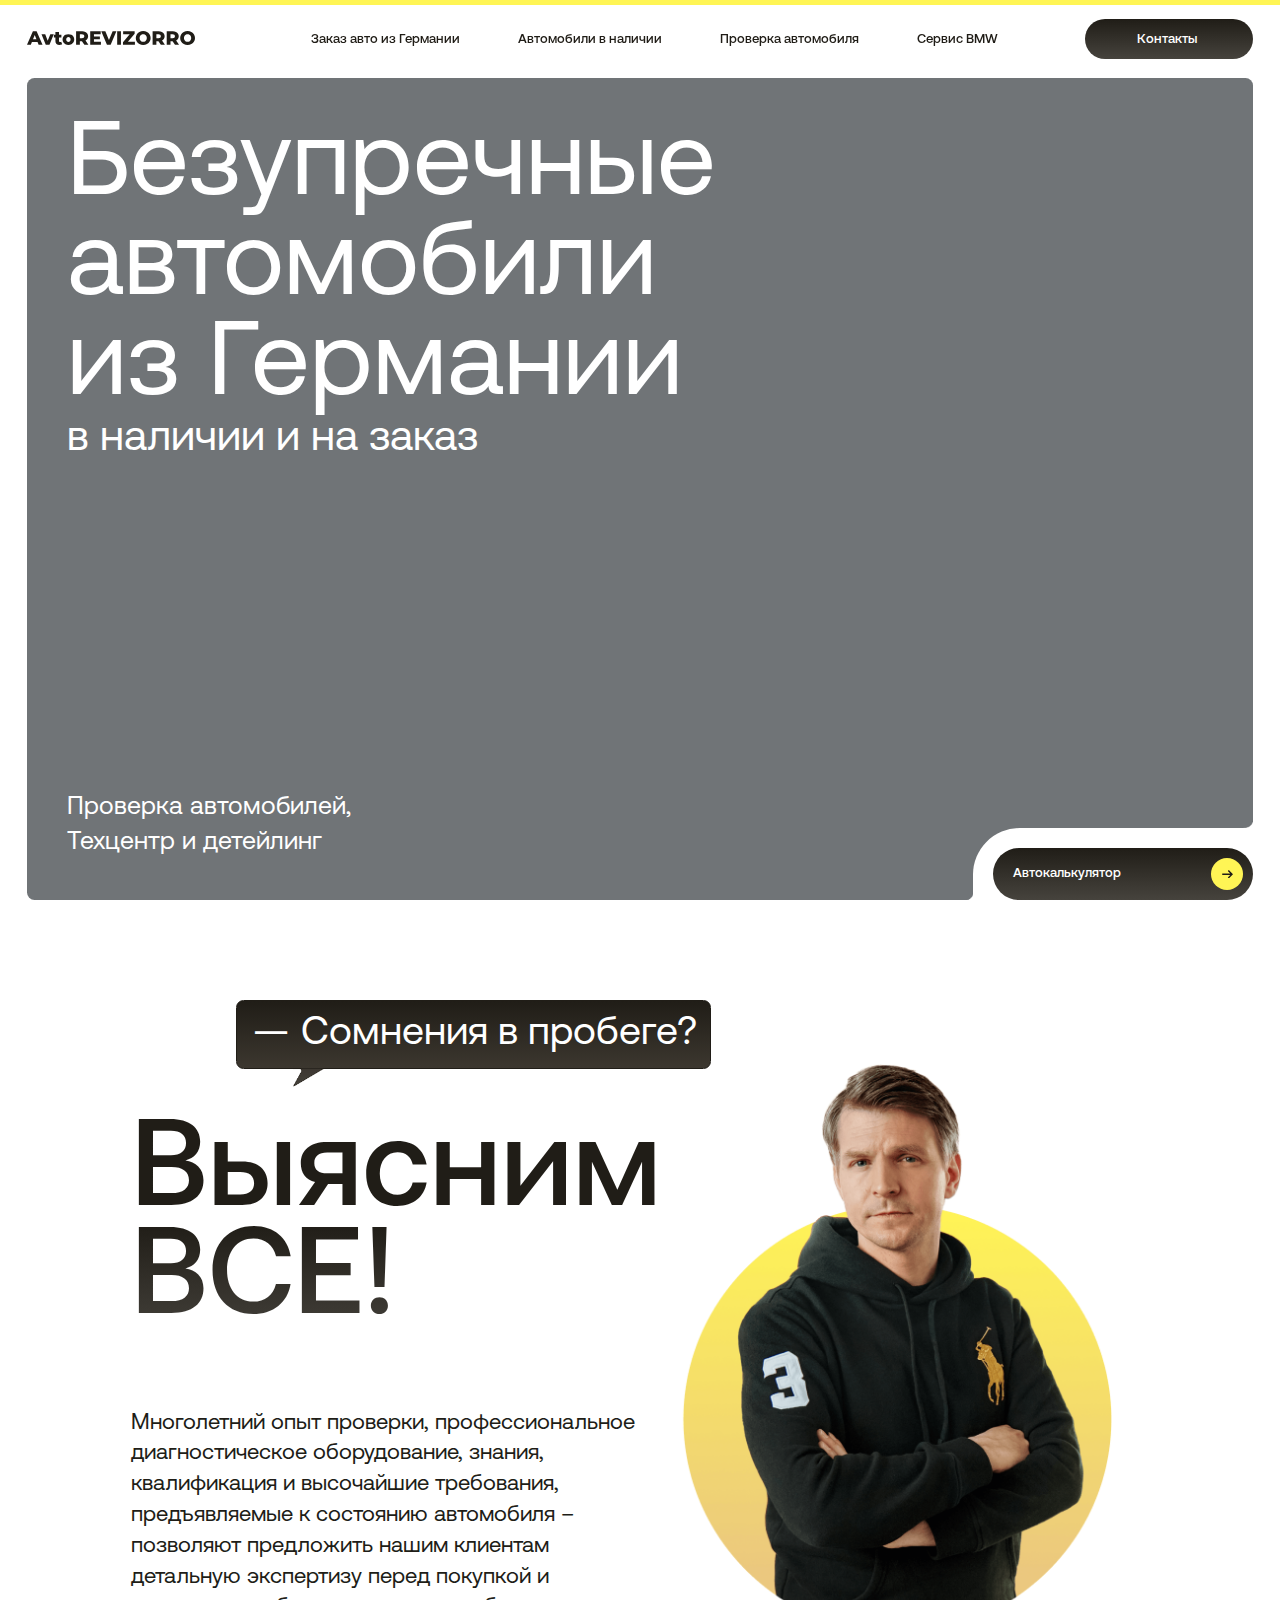
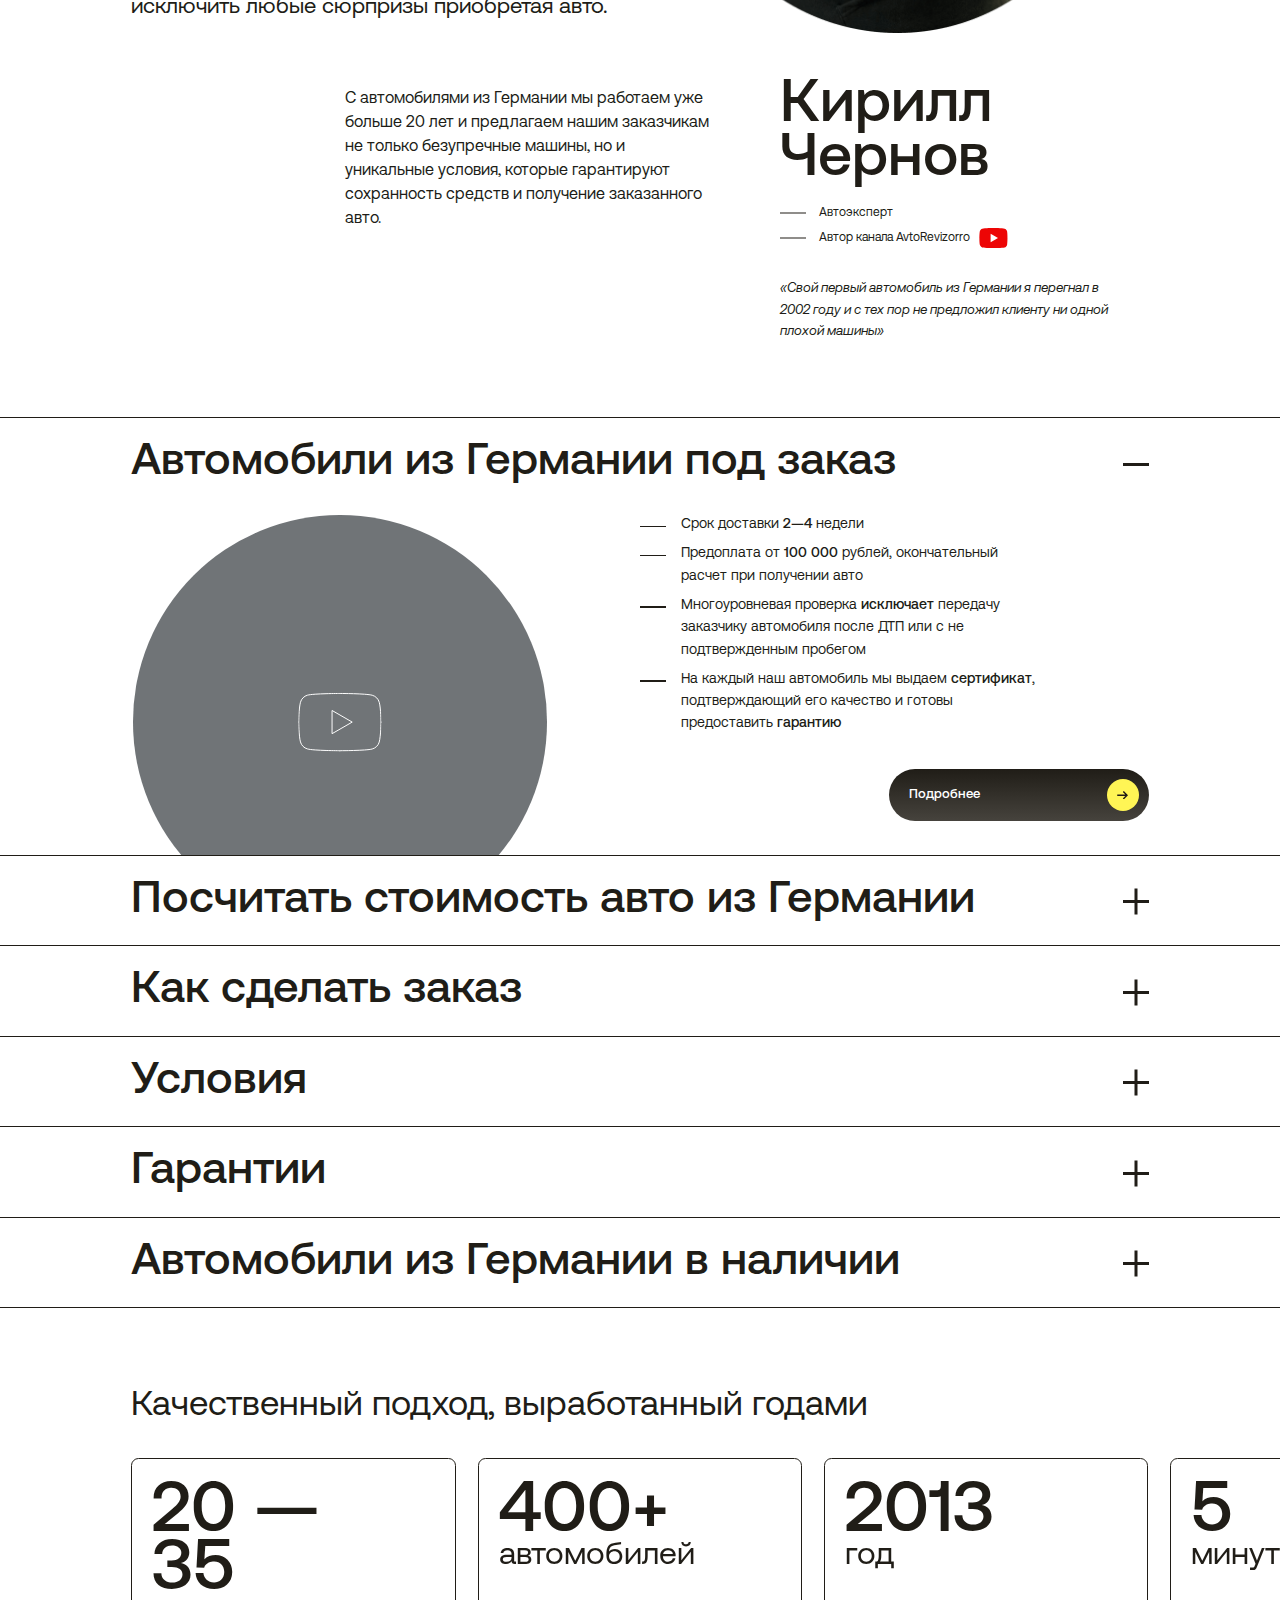
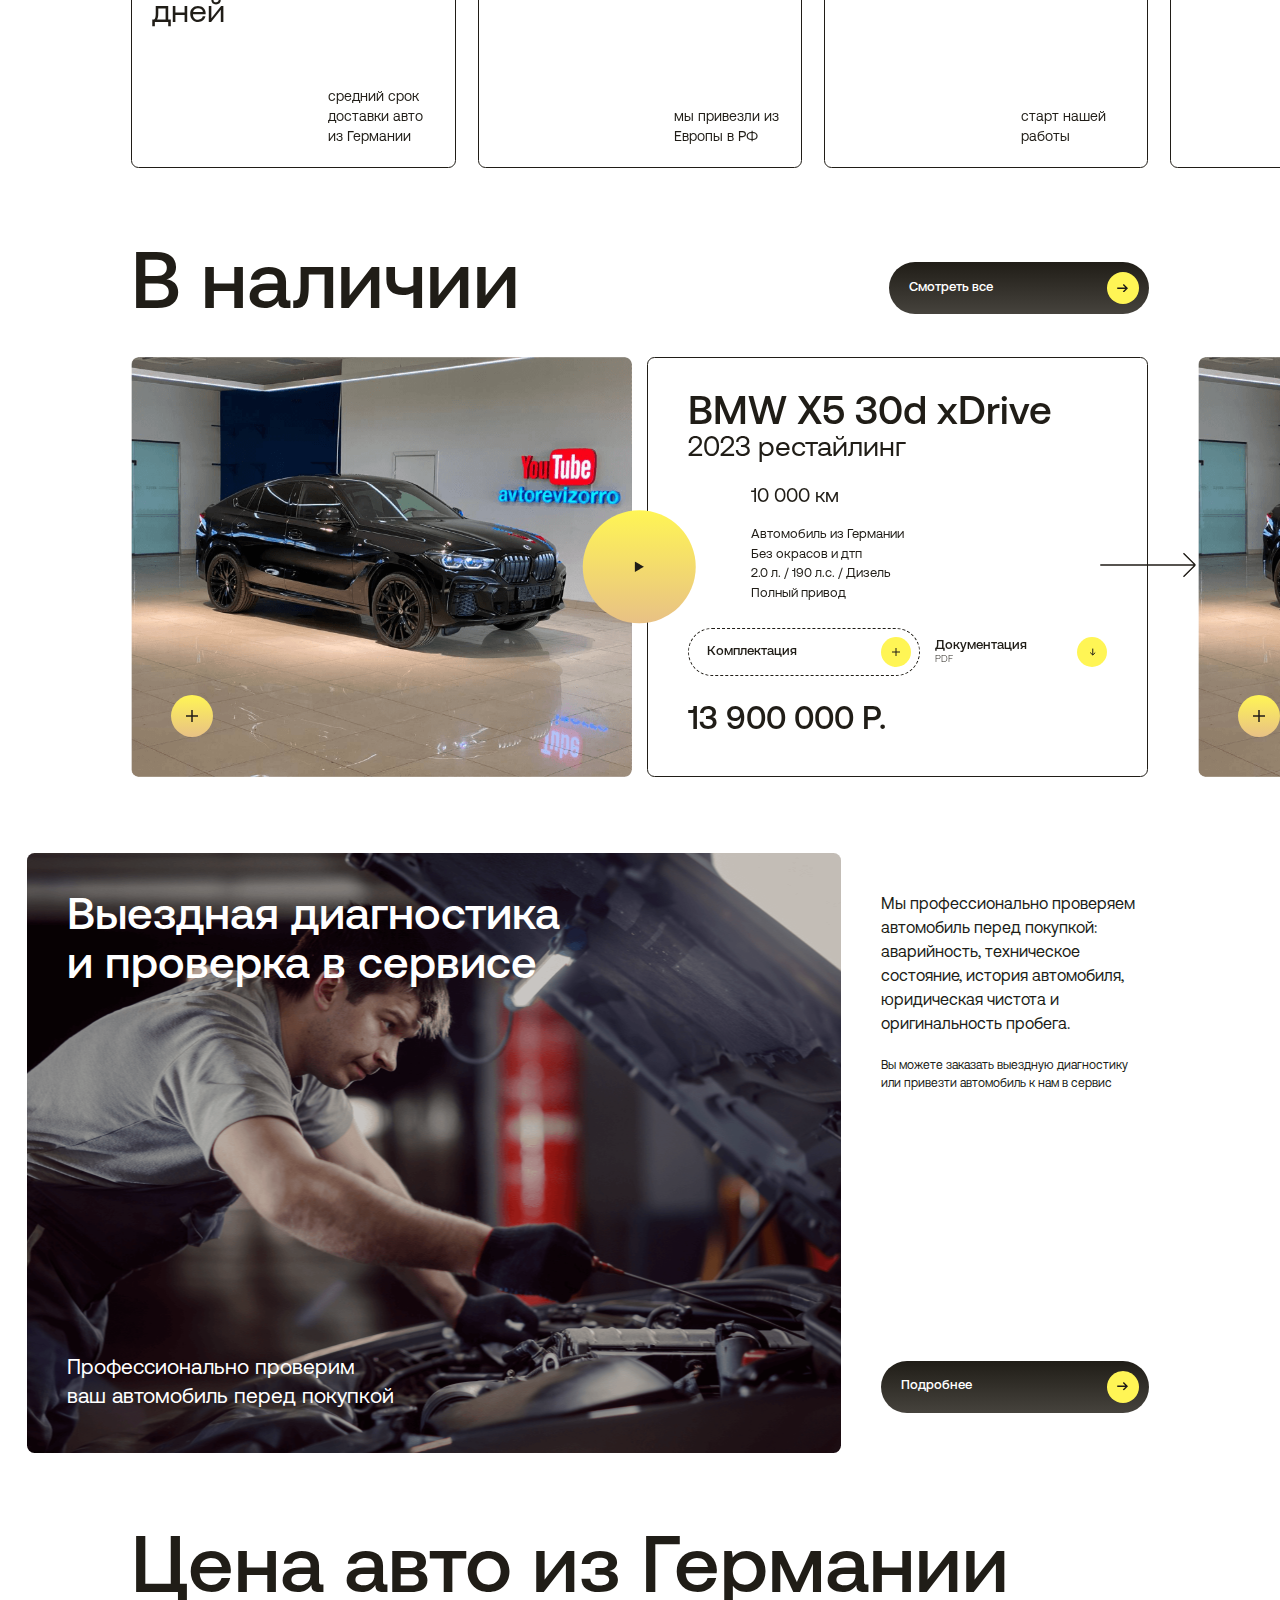
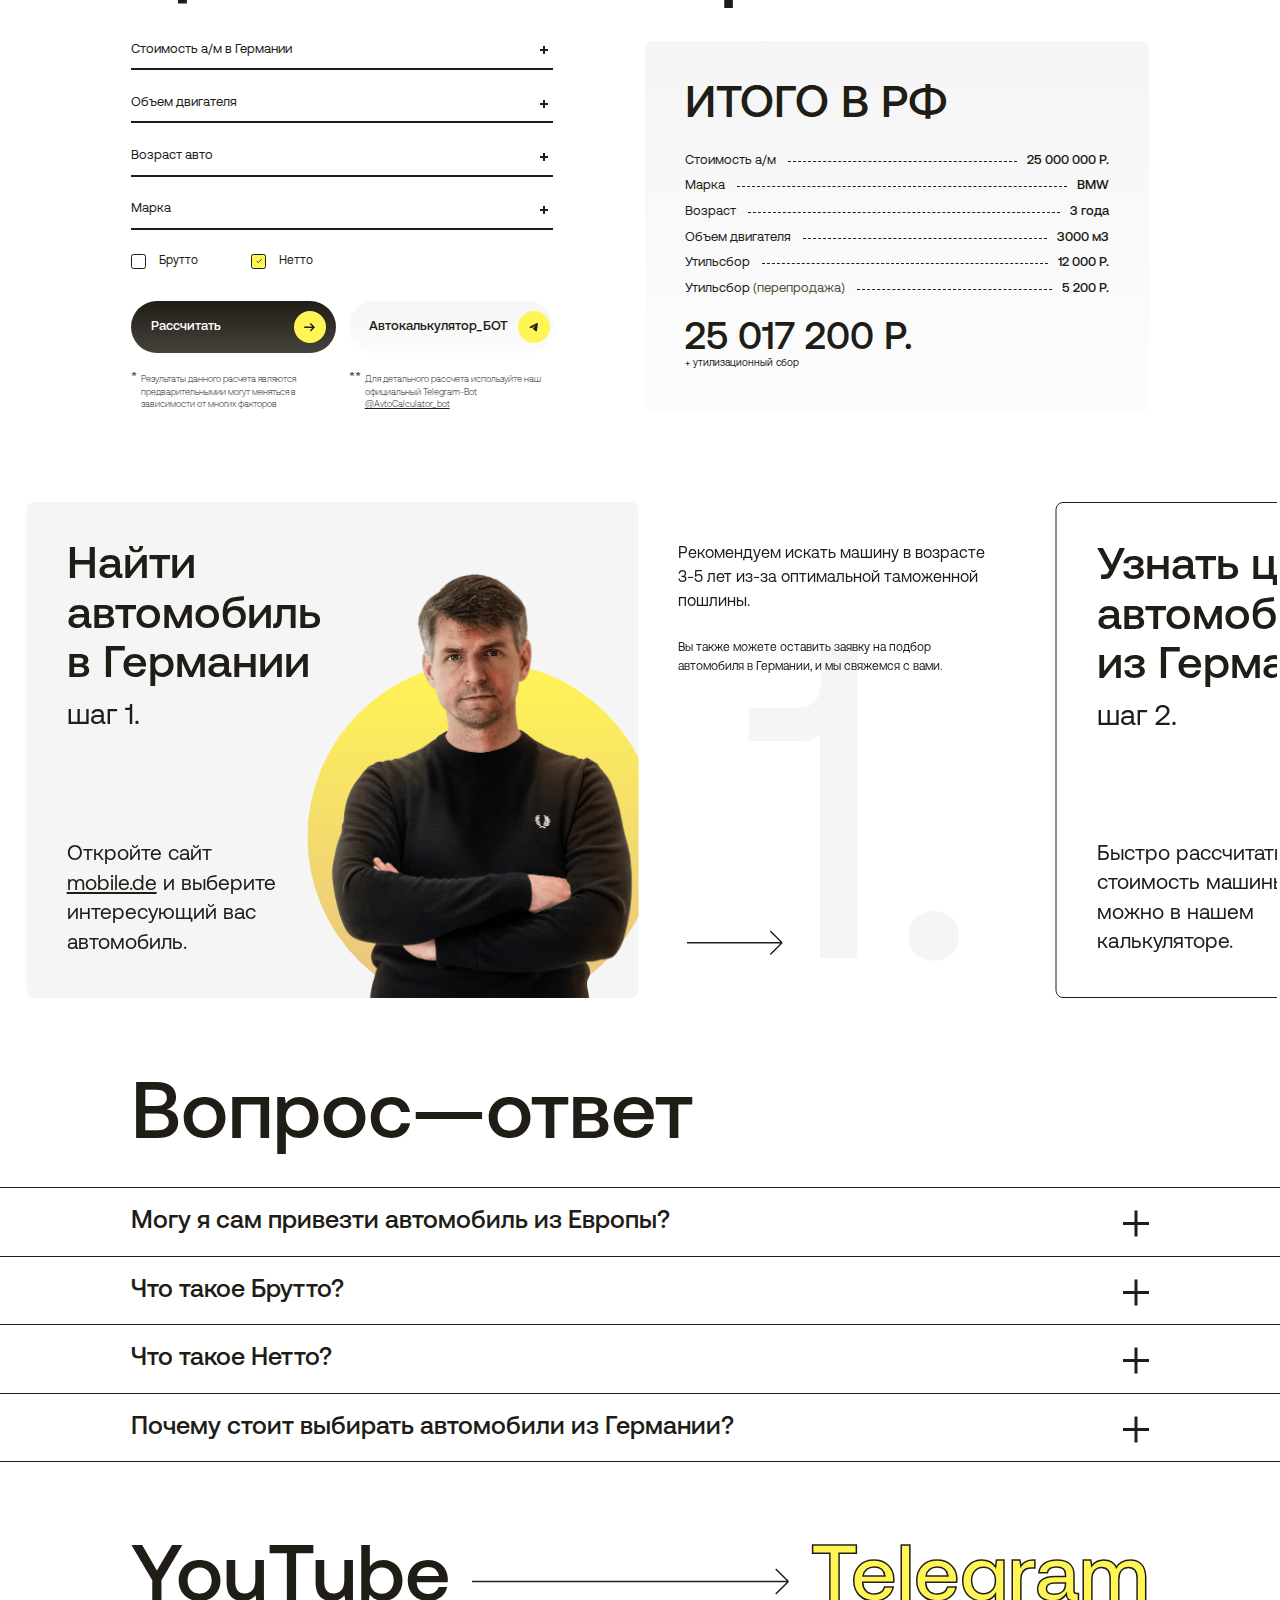
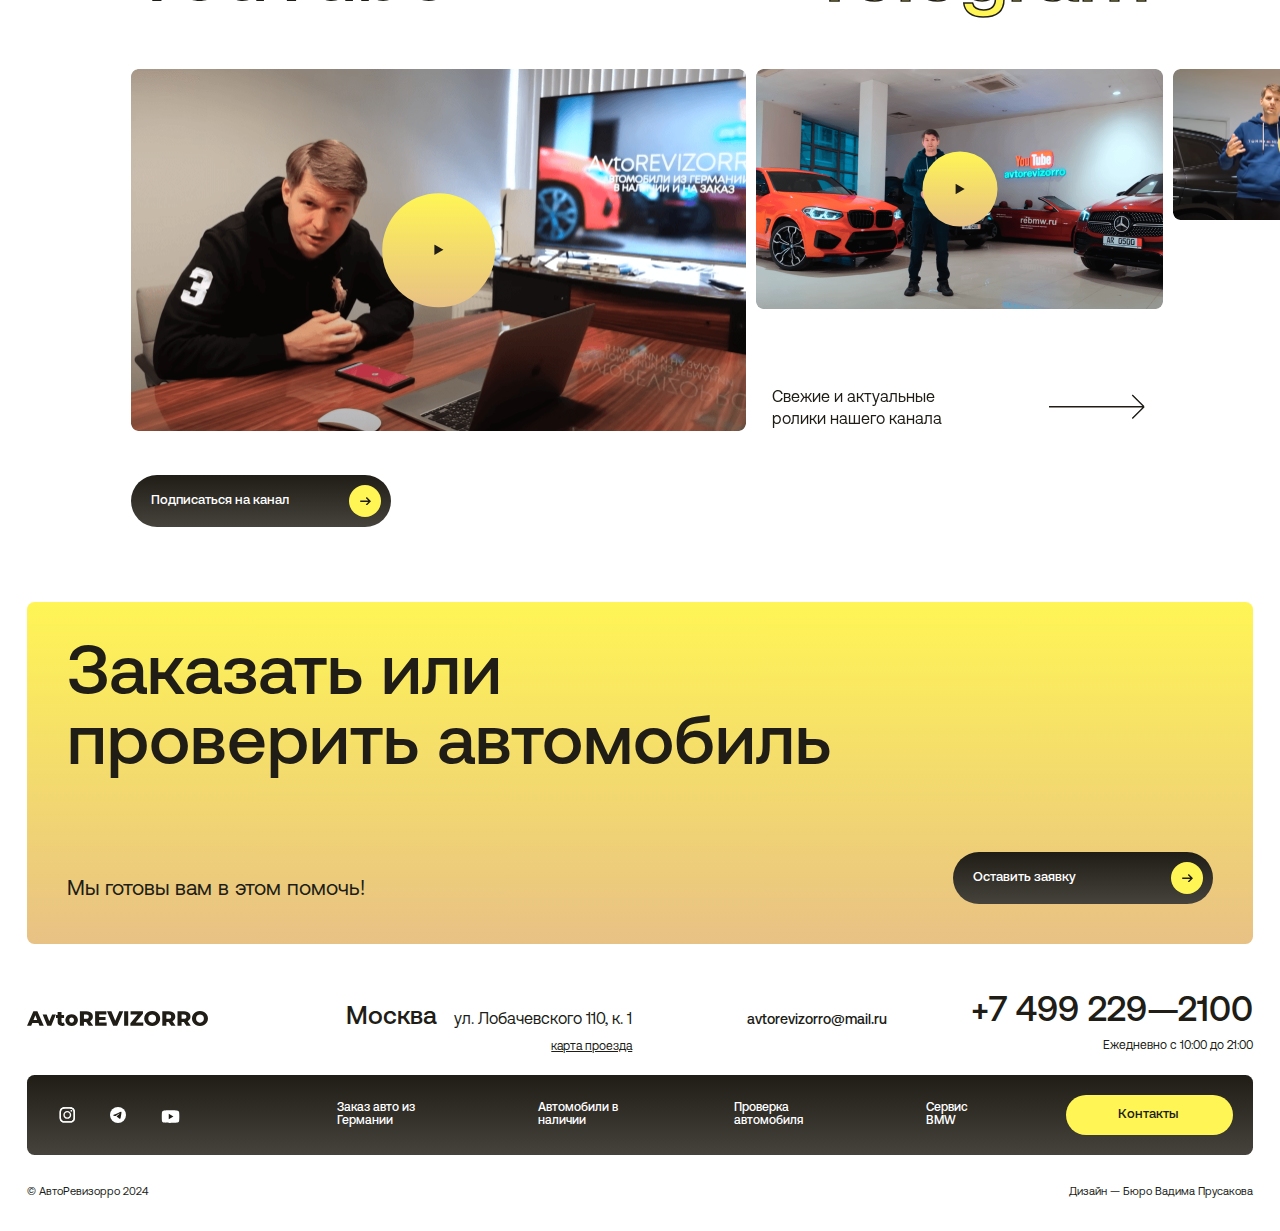
==== index.html @ f1853782 "Add files via upload" ====
<!DOCTYPE html>
<html lang="ru">
<head>
	<meta charset="UTF-8">
	<meta name="viewport" content="width=device-width, initial-scale=1.0, shrink-to-fit=no, user-scalable=no">
	<meta content="telephone=no" name="format-detection" />
	<link rel="stylesheet" href="assets/css/style.css">
	<link rel="stylesheet" href="assets/css/swiper-bundle.min.css">
	<title>AvtoREVIZORRO</title>
</head>
<body>
	<!--Sprite-->
	<svg style="display: none;">
		<symbol id="arrow-icon" viewBox="0 0 18.7572 14.7571">
			<g>
				<path id="Vector 4" d="M0 7.37854L17 7.37854M10.5778 13.8785L17 7.37854L10.5778 0.87854" stroke-opacity="1.000000" stroke-width="2.500000"/>
			</g>
		</symbol>
		<symbol id="plus-icon" viewBox="0 0 16 16">
			<g>
				<rect x="7" width="2" height="16"/>
				<rect x="16" y="7" width="2" height="16" transform="rotate(90 16 7)" />
			</g>
		</symbol>
		<symbol id="play-icon" viewBox="0 0 17 20">
			<g>
				<path d="M17 10L0.499999 19.5263L0.5 0.47372L17 10Z"/>
			</g>
		</symbol>
		<symbol id="arrow-long" viewBox="0 0 208 55">
			<g>
				<path d="M208 27.5H3M3 27.5L28.5 2M3 27.5L28.5 53" stroke-width="3"/>
			</g>
		</symbol>
		<symbol id="arrow-long_r" viewBox="0 0 104 55">
			<g>
				<path d="M208 27.5H3M3 27.5L28.5 2M3 27.5L28.5 53" stroke-width="3"/>
			</g>
		</symbol>
		<symbol id="tg-icon" viewBox="0 0 23 23">
			<g>
				<path fill-rule="evenodd" clip-rule="evenodd" d="M1.58113 9.90135C7.75513 6.65552 11.8721 4.51567 13.932 3.4818C19.8136 0.529891 21.0357 0.0171128 21.8323 0.000180535C22.0075 -0.00354352 22.3992 0.0488489 22.6529 0.297298C22.8672 0.507084 22.9262 0.790475 22.9544 0.989374C22.9826 1.18827 23.0177 1.64137 22.9898 1.99541C22.6711 6.03635 21.2919 15.8426 20.5903 20.3686C20.2935 22.2836 19.7089 22.9258 19.143 22.9886C17.9131 23.1252 16.9792 22.0078 15.788 21.0656C13.924 19.5912 12.8709 18.6734 11.0616 17.2347C8.97061 15.572 10.3261 14.6581 11.5178 13.1646C11.8296 12.7738 17.2485 6.82622 17.3534 6.28669C17.3665 6.21921 17.3787 5.96768 17.2549 5.83487C17.131 5.70205 16.9483 5.74747 16.8164 5.78359C16.6294 5.83479 13.6517 8.20974 7.88309 12.9084C7.03787 13.6088 6.27229 13.95 5.58635 13.9321C4.83017 13.9124 3.37557 13.4162 2.29422 12.9921C0.967909 12.4718 -0.0862189 12.1968 0.00557197 11.3133C0.0533823 10.8531 0.578568 10.3824 1.58113 9.90135Z"/>
			</g>
		</symbol>
		<symbol id="inst-icon" viewBox="0 0 25 25">
			<g>
				<path d="M24.8568 7.41817C24.7992 6.14125 24.5929 5.26756 24.3003 4.50429C23.9932 3.71702 23.5854 3.04495 22.9186 2.38249C22.2517 1.72002 21.5849 1.30238 20.7981 0.999954C20.0352 0.702326 19.1621 0.500706 17.8859 0.443101C16.605 0.385495 16.1972 0.371094 12.9444 0.371094C9.68686 0.371094 9.27906 0.385495 8.00291 0.443101C6.72675 0.500706 5.85359 0.707126 5.09078 0.999954C4.29917 1.30718 3.62751 1.71522 2.96545 2.38249C2.30338 3.04975 1.88599 3.71702 1.58374 4.50429C1.29109 5.26756 1.0848 6.14125 1.02722 7.41817C0.969654 8.69989 0.955261 9.10793 0.955261 12.3626C0.955261 15.6222 0.969654 16.0302 1.02722 17.3071C1.0848 18.584 1.29109 19.4577 1.58374 20.221C1.89079 21.0083 2.29858 21.6803 2.96545 22.3428C3.62751 23.0101 4.29917 23.4229 5.08598 23.7253C5.84879 24.023 6.72195 24.2246 7.99811 24.2822C9.27906 24.3398 9.68686 24.3542 12.9396 24.3542C16.1972 24.3542 16.605 24.3398 17.8811 24.2822C19.1573 24.2246 20.0304 24.0182 20.7933 23.7253C21.5801 23.4181 22.2517 23.0101 22.9138 22.3428C23.5758 21.6755 23.9932 21.0083 24.2955 20.221C24.5929 19.4577 24.7944 18.584 24.852 17.3071C24.9096 16.0254 24.924 15.6174 24.924 12.3626C24.924 9.10793 24.9144 8.69509 24.8568 7.41817ZM22.7027 17.2111C22.6499 18.3824 22.4532 19.0209 22.2901 19.4385C22.0742 19.9954 21.8103 20.3986 21.3882 20.8211C20.966 21.2435 20.5678 21.4979 20.0065 21.7235C19.5843 21.8868 18.9462 22.0836 17.7804 22.1364C16.5186 22.194 16.1396 22.2084 12.9348 22.2084C9.73003 22.2084 9.35103 22.194 8.08926 22.1364C6.91865 22.0836 6.28057 21.8868 5.86318 21.7235C5.30667 21.5075 4.90367 21.2435 4.48148 20.8211C4.0593 20.3986 3.80502 20.0002 3.57954 19.4385C3.41642 19.0161 3.21972 18.3776 3.16695 17.2111C3.10937 15.9486 3.09498 15.5694 3.09498 12.3626C3.09498 9.15594 3.10937 8.7767 3.16695 7.51418C3.21972 6.34287 3.41642 5.70441 3.57954 5.28677C3.79543 4.72991 4.0593 4.32667 4.48148 3.90423C4.90367 3.48179 5.30187 3.22737 5.86318 3.00175C6.28537 2.83853 6.92345 2.64171 8.08926 2.58891C9.35103 2.5313 9.73003 2.5169 12.9348 2.5169C16.1396 2.5169 16.5186 2.5313 17.7804 2.58891C18.951 2.64171 19.5891 2.83853 20.0065 3.00175C20.563 3.21777 20.966 3.48179 21.3882 3.90423C21.8103 4.32667 22.0646 4.72511 22.2901 5.28677C22.4532 5.70921 22.6499 6.34767 22.7027 7.51418C22.7603 8.7767 22.7747 9.15594 22.7747 12.3626C22.7747 15.5694 22.7555 15.9486 22.7027 17.2111Z"/>
				<path d="M12.9349 6.19922C9.52861 6.19922 6.7748 8.95948 6.7748 12.363C6.7748 15.7713 9.5334 18.5268 12.9349 18.5268C16.3364 18.5268 19.095 15.7617 19.095 12.363C19.095 8.95468 16.3412 6.19922 12.9349 6.19922ZM12.9349 16.3618C10.728 16.3618 8.9385 14.5712 8.9385 12.363C8.9385 10.1548 10.728 8.36423 12.9349 8.36423C15.1418 8.36423 16.9313 10.1548 16.9313 12.363C16.9313 14.5712 15.1418 16.3618 12.9349 16.3618Z"/>
				<path d="M19.3348 7.39883C20.1297 7.39883 20.7741 6.75406 20.7741 5.95869C20.7741 5.16333 20.1297 4.51855 19.3348 4.51855C18.5399 4.51855 17.8956 5.16333 17.8956 5.95869C17.8956 6.75406 18.5399 7.39883 19.3348 7.39883Z"/>
				<path d="M0.940857 12.3626C0.940857 15.6222 0.95525 16.0302 1.01282 17.3071C1.07039 18.584 1.27669 19.4577 1.56934 20.221C1.87638 21.0083 2.28418 21.6803 2.95104 22.3428C3.61311 23.0053 4.28477 23.4229 5.07157 23.7253C5.83439 24.023 6.70755 24.2246 7.9837 24.2822C9.26466 24.3398 9.67245 24.3542 12.9252 24.3542C16.1828 24.3542 16.5906 24.3398 17.8667 24.2822C19.1429 24.2246 20.016 24.0182 20.7788 23.7253C21.5657 23.4181 22.2373 23.0101 22.8994 22.3428C23.5614 21.6803 23.9788 21.0083 24.2811 20.221C24.5785 19.4577 24.78 18.584 24.8376 17.3071C24.8952 16.0254 24.9096 15.6174 24.9096 12.3626C24.9096 9.10313 24.8952 8.69509 24.8376 7.41817C24.78 6.14125 24.5737 5.26756 24.2811 4.50429C23.974 3.71702 23.5662 3.04495 22.8994 2.38249C22.2421 1.71522 21.5704 1.30238 20.7836 0.999954C20.0208 0.702326 19.1477 0.500706 17.8715 0.443101C16.5906 0.385495 16.1828 0.371094 12.93 0.371094C9.67245 0.371094 9.26466 0.385495 7.9885 0.443101C6.71235 0.500706 5.83919 0.707126 5.07637 0.999954C4.28957 1.30718 3.61791 1.71522 2.95584 2.38249C2.29377 3.04975 1.87638 3.71702 1.57414 4.50429C1.27669 5.26756 1.07039 6.14125 1.01282 7.41817C0.95525 8.69509 0.940857 9.10313 0.940857 12.3626ZM3.10457 12.3626C3.10457 9.16074 3.11896 8.7767 3.17653 7.51418C3.2293 6.34287 3.426 5.70441 3.58912 5.28677C3.80501 4.72991 4.06888 4.32667 4.49107 3.90423C4.91325 3.48179 5.31145 3.22737 5.87277 3.00175C6.29496 2.83853 6.93303 2.64171 8.09885 2.58891C9.36061 2.5313 9.73962 2.5169 12.9444 2.5169C16.1492 2.5169 16.5282 2.5313 17.79 2.58891C18.9606 2.64171 19.5986 2.83853 20.016 3.00175C20.5726 3.21777 20.9755 3.48179 21.3977 3.90423C21.8199 4.32667 22.0742 4.72511 22.2997 5.28677C22.4628 5.70921 22.6595 6.34767 22.7123 7.51418C22.7698 8.7767 22.7842 9.15594 22.7842 12.3626C22.7842 15.5694 22.7698 15.9486 22.7123 17.2111C22.6595 18.3824 22.4628 19.0209 22.2997 19.4385C22.0838 19.9954 21.8199 20.3986 21.3977 20.8211C20.9755 21.2435 20.5774 21.4979 20.016 21.7235C19.5938 21.8868 18.9558 22.0836 17.79 22.1364C16.5282 22.194 16.1492 22.2084 12.9444 22.2084C9.73962 22.2084 9.36061 22.194 8.09885 22.1364C6.92824 22.0836 6.29016 21.8868 5.87277 21.7235C5.31625 21.5075 4.91325 21.2435 4.49107 20.8211C4.06888 20.3986 3.81461 20.0002 3.58912 19.4385C3.426 19.0161 3.2293 18.3776 3.17653 17.2111C3.11416 15.9486 3.10457 15.5646 3.10457 12.3626Z"/>
			</g>
		</symbol>
		<symbol id="telegram-icon" viewBox="0 0 25 25">
			<g>

				<path fill-rule="evenodd" clip-rule="evenodd" d="M5.81522 12.2359C9.311 10.7128 11.6421 9.70875 12.8084 9.22362C16.1386 7.83849 16.8306 7.59787 17.2816 7.58993C17.3808 7.58818 17.6026 7.61277 17.7463 7.72935C17.8676 7.82778 17.901 7.96076 17.917 8.05409C17.9329 8.14742 17.9528 8.36003 17.937 8.52616C17.7565 10.4223 16.9757 15.0237 16.5784 17.1475C16.4103 18.0461 16.0793 18.3474 15.7589 18.3769C15.0625 18.441 14.5337 17.9167 13.8593 17.4745C12.8039 16.7827 12.2076 16.352 11.1832 15.6769C9.99922 14.8967 10.7667 14.4679 11.4414 13.7671C11.618 13.5837 14.6863 10.7929 14.7456 10.5398C14.7531 10.5081 14.76 10.3901 14.6898 10.3278C14.6197 10.2654 14.5162 10.2868 14.4416 10.3037C14.3357 10.3277 12.6497 11.4421 9.38345 13.6469C8.90488 13.9755 8.4714 14.1357 8.08302 14.1273C7.65486 14.118 6.83125 13.8852 6.21898 13.6862C5.46801 13.442 4.87115 13.313 4.92312 12.8984C4.95019 12.6825 5.24756 12.4616 5.81522 12.2359Z"/>
			</g>
		</symbol>
		<symbol id="yt-icon" viewBox="0 0 30 30">
				<g clip-path="url(#clip0_1297_9343)">
					<path d="M28.7265 8.26367C28.398 7.04377 27.4362 6.08193 26.2163 5.7535C23.9876 5.14355 15.073 5.14355 15.073 5.14355C15.073 5.14355 6.15843 5.14355 3.92978 5.73004C2.73335 6.05847 1.74805 7.04377 1.41962 8.26367C0.83313 10.4923 0.83313 15.1138 0.83313 15.1138C0.83313 15.1138 0.83313 19.7588 1.41962 21.964C1.74805 23.1839 2.70989 24.1457 3.92978 24.4742C6.18189 25.0841 15.073 25.0841 15.073 25.0841C15.073 25.0841 23.9876 25.0841 26.2163 24.4976C27.4362 24.1692 28.398 23.2074 28.7265 21.9875C29.3129 19.7588 29.3129 15.1373 29.3129 15.1373C29.3129 15.1373 29.3364 10.4923 28.7265 8.26367Z"/>
					<path d="M12.2344 19.383L19.6476 15.1134L12.2344 10.8438V19.383Z"/>
				</g>
		</symbol>
	</svg>
	<!--/sprite-->

	<div class="wrapper">
		<header class="header">
			<div class="container">
				<div class="header__inner">
					<a href="/" class="header__logo">
						<img src="assets/images/logo.svg" alt="">
					</a>
					<div class="header__menu">
						<div class="header__close">
							<img src="assets/images/close.svg" alt="">
							<span>Закрыть</span>
						</div>
						<nav class="header__nav">
							<a href="#" class="header__link">Заказ авто из Германии</a>
							<a href="#" class="header__link">Автомобили в наличии </a>
							<a href="#" class="header__link">Проверка автомобиля </a>
							<a href="#" class="header__link">Сервис BMW</a>
							<div class="header__buttons">
								<a href="#" class="header__btn">
									<span>Контакты</span>
									<span>
										<svg>
											<use xlink:href="#arrow-icon"></use>
										</svg>
									</span>
								</a>
							</div>
						</nav>
					</div>
					<div class="header__burger">
						<img src="assets/images/burger.svg" alt="">
						<span>Меню</span>
					</div>
				</div>
			</div>
		</header>
		<main class="main">
			<section class="intro">
				<div class="container">
					<div class="intro__inner">
						<div class="intro__content">
							 <video autoplay="autoplay" preload="auto" loop muted>
				 				<source src="assets/images/video-intro.mp4" type="video/mp4"/>
							</video>
						</div>
						<div class="intro__info">
							<div class="intro__col">
								<h1 class="intro__title">
									<span>Безупречные</span>
									<span>автомобили</span>
									<span>из Германии</span>
								</h1>
								<div class="intro__subtitle">в наличии и на заказ</div>
							</div>
							<div class="intro__description">Проверка автомобилей,<br> Техцентр и детейлинг</div>
							<div class="intro__btn">
								<a href="#" class="btn" data-scroll="price">
									<span>Автокалькулятор</span>
									<span>
										<svg>
											<use xlink:href="#arrow-icon"></use>
										</svg>
									</span>
								</a>
							</div>
						</div>
					</div>
				</div>
			</section><!--/intro-->
			<section class="about section">
				<div class="container container_min">
					<div class="about__inner">
						<div class="about__quote quote" id="general_process">
							<div class="quote__item">Сомнения в пробеге?</div>
							<div class="quote__item">Была ли машина в ДТП?</div>
							<div class="quote__item">Проверить историю?</div>
							<div class="quote__item">Сработали AIRBAG?</div>
							<div class="quote__item">Стоит ли продавать<br> свою машину?</div>
							<div class="quote__item">Что я купил?</div>
						</div>
						<div class="about__col">
							<h2 class="about__title">Выясним <span>ВСЕ!</span></h2>
							<div class="about__text">
								<p>Многолетний опыт проверки, профессиональное диагностическое оборудование, знания, квалификация и высочайшие требования, предъявляемые к состоянию автомобиля – позволяют предложить нашим клиентам детальную экспертизу перед покупкой и исключить любые сюрпризы приобретая авто.</p>
							</div>
							<div class="about__subtext">
								<p>С автомобилями из Германии мы работаем уже больше 20 лет и предлагаем нашим заказчикам не только безупречные машины, но и уникальные условия, которые гарантируют сохранность средств и получение заказанного авто.</p>
							</div>
						</div>
						<div class="about__col">
							<div class="about__photo">
								<img src="assets/images/kir_main.png" alt="">
								<img src="assets/images/kir-mobile.png" alt="">
							</div>
							<div class="about__person">
								<div class="about__name">Кирилл<br> Чернов</div>
								<div class="about__status">
									<div class="about__status-item">
										<span>Автоэксперт</span>
									</div>
									<div class="about__status-item">
										<span>Автор канала AvtoRevizorro</span>
										<img src="assets/images/youtube.svg" alt="">
									</div>
								</div>
							</div>
							<div class="about__excerpt">«Свой первый автомобиль из Германии я перегнал в 2002 году и с тех пор не предложил клиенту ни одной плохой машины»</div>
						</div>
					</div>
				</div>
			</section><!--/about-->
			<section class="faq faq_main section">
				<div class="faq__item active">
					<div class="faq__bgvideo">
						<video autoplay="autoplay" preload="auto" loop muted>
				 			<source src="assets/images/video-germany.mp4" type="video/mp4"/>
						</video>
					</div>
					<div class="container container_min">
						<div class="faq__question">
							<span>Автомобили из Германии под заказ</span>
							<div class="faq__icon"></div>
						</div>
						<div class="faq__answer show">
							<div class="faq__video">
								<video autoplay="autoplay" preload="auto" loop muted>
				 					<source src="assets/images/video-germany.mp4" type="video/mp4"/>
								</video>
								<div class="faq__play">
									<img src="assets/images/youtube-play.svg" alt="">
									<img src="assets/images/youtube-play_fill.svg" alt="">
								</div>
							</div>
							<div class="faq__info">
								<ul class="faq__list">
									<li>Срок доставки <span>2—4</span> недели</li>
									<li>Предоплата от <span>100 000</span> рублей, окончательный расчет при получении авто</li>
									<li>Многоуровневая проверка <span>исключает</span> передачу заказчику автомобиля после ДТП или с не подтвержденным пробегом</li>
									<li>На каждый наш автомобиль мы выдаем <span>сертификат</span>, подтверждающий его качество и готовы предоставить <span>гарантию</span></li>
								</ul>
							</div>
							<div class="faq__btn">
								<a href="order.html" class="btn">
									<span>Подробнее</span>
									<span>
										<svg>
											<use xlink:href="#arrow-icon"></use>
										</svg>
									</span>
								</a>
							</div>
						</div>
					</div>
				</div><!--/faq__item-->
				<div class="faq__item">
					<div class="faq__bgvideo">
						<video autoplay="autoplay" preload="auto" loop muted>
				 			<source src="assets/images/video-germany.mp4" type="video/mp4"/>
						</video>
					</div>
					<div class="container container_min">
						<div class="faq__question">
							<span>Посчитать стоимость авто из Германии</span>
							<div class="faq__icon"></div>
						</div>
						<div class="faq__answer">
							<div class="faq__video">
								<video autoplay="autoplay" preload="auto" loop muted>
				 					<source src="assets/images/video-germany.mp4" type="video/mp4"/>
								</video>
								<div class="faq__play">
									<img src="assets/images/youtube-play.svg" alt="">
									<img src="assets/images/youtube-play_fill.svg" alt="">
								</div>
							</div>
							<div class="faq__info">
								<ul class="faq__list">
									<li>Срок доставки <span>2—4</span> недели</li>
									<li>Предоплата от <span>100 000</span> рублей, окончательный расчет при получении авто</li>
									<li>Многоуровневая проверка <span>исключает</span> передачу заказчику автомобиля после ДТП или с не подтвержденным пробегом</li>
									<li>На каждый наш автомобиль мы выдаем <span>сертификат</span>, подтверждающий его качество и готовы предоставить <span>гарантию</span></li>
								</ul>
							</div>
							<div class="faq__btn">
								<a href="order.html" class="btn">
									<span>Подробнее</span>
									<span>
										<svg>
											<use xlink:href="#arrow-icon"></use>
										</svg>
									</span>
								</a>
							</div>
						</div>
					</div>
				</div><!--/faq__item-->
				<div class="faq__item">
					<div class="faq__bgvideo">
						<video autoplay="autoplay" preload="auto" loop muted>
				 			<source src="assets/images/video-germany.mp4" type="video/mp4"/>
						</video>
					</div>
					<div class="container container_min">
						<div class="faq__question">
							<span>Как сделать заказ</span>
							<div class="faq__icon"></div>
						</div>
						<div class="faq__answer">
							<div class="faq__video">
								<video autoplay="autoplay" preload="auto" loop muted>
				 					<source src="assets/images/video-germany.mp4" type="video/mp4"/>
								</video>
								<div class="faq__play">
									<img src="assets/images/youtube-play.svg" alt="">
									<img src="assets/images/youtube-play_fill.svg" alt="">
								</div>
							</div>
							<div class="faq__info">
								<ul class="faq__list">
									<li>Срок доставки <span>2—4</span> недели</li>
									<li>Предоплата от <span>100 000</span> рублей, окончательный расчет при получении авто</li>
									<li>Многоуровневая проверка <span>исключает</span> передачу заказчику автомобиля после ДТП или с не подтвержденным пробегом</li>
									<li>На каждый наш автомобиль мы выдаем <span>сертификат</span>, подтверждающий его качество и готовы предоставить <span>гарантию</span></li>
								</ul>
							</div>
							<div class="faq__btn">
								<a href="order.html" class="btn">
									<span>Подробнее</span>
									<span>
										<svg>
											<use xlink:href="#arrow-icon"></use>
										</svg>
									</span>
								</a>
							</div>
						</div>
					</div>
				</div><!--/faq__item-->
				<div class="faq__item">
					<div class="faq__bgvideo">
						<video autoplay="autoplay" preload="auto" loop muted>
				 			<source src="assets/images/video-germany.mp4" type="video/mp4"/>
						</video>
					</div>
					<div class="container container_min">
						<div class="faq__question">
							<span>Условия</span>
							<div class="faq__icon"></div>
						</div>
						<div class="faq__answer">
							<div class="faq__video">
								<video autoplay="autoplay" preload="auto" loop muted>
				 					<source src="assets/images/video-germany.mp4" type="video/mp4"/>
								</video>
								<div class="faq__play">
									<img src="assets/images/youtube-play.svg" alt="">
									<img src="assets/images/youtube-play_fill.svg" alt="">
								</div>
							</div>
							<div class="faq__info">
								<ul class="faq__list">
									<li>Срок доставки <span>2—4</span> недели</li>
									<li>Предоплата от <span>100 000</span> рублей, окончательный расчет при получении авто</li>
									<li>Многоуровневая проверка <span>исключает</span> передачу заказчику автомобиля после ДТП или с не подтвержденным пробегом</li>
									<li>На каждый наш автомобиль мы выдаем <span>сертификат</span>, подтверждающий его качество и готовы предоставить <span>гарантию</span></li>
								</ul>
							</div>
							<div class="faq__btn">
								<a href="order.html" class="btn">
									<span>Подробнее</span>
									<span>
										<svg>
											<use xlink:href="#arrow-icon"></use>
										</svg>
									</span>
								</a>
							</div>
						</div>
					</div>
				</div><!--/faq__item-->
				<div class="faq__item">
					<div class="faq__bgvideo">
						<video autoplay="autoplay" preload="auto" loop muted>
				 			<source src="assets/images/video-germany.mp4" type="video/mp4"/>
						</video>
					</div>
					<div class="container container_min">
						<div class="faq__question">
							<span>Гарантии</span>
							<div class="faq__icon"></div>
						</div>
						<div class="faq__answer">
							<div class="faq__video">
								<video autoplay="autoplay" preload="auto" loop muted>
				 					<source src="assets/images/video-germany.mp4" type="video/mp4"/>
								</video>
								<div class="faq__play">
									<img src="assets/images/youtube-play.svg" alt="">
									<img src="assets/images/youtube-play_fill.svg" alt="">
								</div>
							</div>
							<div class="faq__info">
								<ul class="faq__list">
									<li>Срок доставки <span>2—4</span> недели</li>
									<li>Предоплата от <span>100 000</span> рублей, окончательный расчет при получении авто</li>
									<li>Многоуровневая проверка <span>исключает</span> передачу заказчику автомобиля после ДТП или с не подтвержденным пробегом</li>
									<li>На каждый наш автомобиль мы выдаем <span>сертификат</span>, подтверждающий его качество и готовы предоставить <span>гарантию</span></li>
								</ul>
							</div>
							<div class="faq__btn">
								<a href="order.html" class="btn">
									<span>Подробнее</span>
									<span>
										<svg>
											<use xlink:href="#arrow-icon"></use>
										</svg>
									</span>
								</a>
							</div>
						</div>
					</div>
				</div><!--/faq__item-->
				<div class="faq__item">
					<div class="faq__bgvideo">
						<video autoplay="autoplay" preload="auto" loop muted>
				 			<source src="assets/images/video-germany.mp4" type="video/mp4"/>
						</video>
					</div>
					<div class="container container_min">
						<div class="faq__question">
							<span>Автомобили из Германии в наличии</span>
							<div class="faq__icon"></div>
						</div>
						<div class="faq__answer">
							<div class="faq__video">
								<video autoplay="autoplay" preload="auto" loop muted>
				 					<source src="assets/images/video-germany.mp4" type="video/mp4"/>
								</video>
								<div class="faq__play">
									<img src="assets/images/youtube-play.svg" alt="">
									<img src="assets/images/youtube-play_fill.svg" alt="">
								</div>
							</div>
							<div class="faq__info">
								<ul class="faq__list">
									<li>Срок доставки <span>2—4</span> недели</li>
									<li>Предоплата от <span>100 000</span> рублей, окончательный расчет при получении авто</li>
									<li>Многоуровневая проверка <span>исключает</span> передачу заказчику автомобиля после ДТП или с не подтвержденным пробегом</li>
									<li>На каждый наш автомобиль мы выдаем <span>сертификат</span>, подтверждающий его качество и готовы предоставить <span>гарантию</span></li>
								</ul>
							</div>
							<div class="faq__btn">
								<a href="order.html" class="btn">
									<span>Подробнее</span>
									<span>
										<svg>
											<use xlink:href="#arrow-icon"></use>
										</svg>
									</span>
								</a>
							</div>
						</div>
					</div>
				</div><!--/faq__item-->
			</section><!--/faq-->
			<section class="stat section">
				<div class="container container_min">
					<h3 class="stat__title">Качественный подход, выработанный годами</h3>
					<div class="stat__slider swiper">
						<div class="swiper-wrapper">
							<div class="stat__slide swiper-slide">
								<div class="stat__item">
									<div class="stat__info">
										<span>20 —<br>
										35</span>
										<span>дней</span>
									</div>
									<div class="stat__description">средний срок доставки авто из Германии</div>
								</div>
							</div><!--/stat__slide-->
							<div class="stat__slide swiper-slide">
								<div class="stat__item">
									<div class="stat__info">
										<span>400+</span>
										<span>автомобилей</span>
									</div>
									<div class="stat__description">мы привезли из Европы в РФ</div>
								</div>
							</div><!--/stat__slide-->
							<div class="stat__slide swiper-slide">
								<div class="stat__item">
									<div class="stat__info">
										<span>2013</span>
										<span>год</span>
									</div>
									<div class="stat__description">старт нашей работы</div>
								</div>
							</div><!--/stat__slide-->
							<div class="stat__slide swiper-slide">
								<div class="stat__item">
									<div class="stat__info">
										<span>5</span>
										<span>минут</span>
									</div>
									<div class="stat__description">старт нашей работы</div>
								</div>
							</div><!--/stat__slide-->
							<div class="stat__slide swiper-slide">
								<div class="stat__item">
									<div class="stat__info">
										<span>20 —<br>
										35</span>
										<span>дней</span>
									</div>
									<div class="stat__description">средний срок доставки авто из Германии</div>
								</div>
							</div><!--/stat__slide-->
							<div class="stat__slide swiper-slide">
								<div class="stat__item">
									<div class="stat__info">
										<span>400+</span>
										<span>автомобилей</span>
									</div>
									<div class="stat__description">мы привезли из Европы в РФ</div>
								</div>
							</div><!--/stat__slide-->
							<div class="stat__slide swiper-slide">
								<div class="stat__item">
									<div class="stat__info">
										<span>2013</span>
										<span>год</span>
									</div>
									<div class="stat__description">старт нашей работы</div>
								</div>
							</div><!--/stat__slide-->
							<div class="stat__slide swiper-slide">
								<div class="stat__item">
									<div class="stat__info">
										<span>5</span>
										<span>минут</span>
									</div>
									<div class="stat__description">старт нашей работы</div>
								</div>
							</div><!--/stat__slide-->
						</div>
					</div>
				</div>
			</section><!--/stat-->
			<section class="cars section">
				<div class="container container_min">
					<div class="cars__header">
						<h2 class="title">В наличии</h2>
						<a href="cars.html" class="btn">
							<span>Смотреть все</span>
							<span>
								<svg>
									<use xlink:href="#arrow-icon"></use>
								</svg>
							</span>
						</a>
					</div>
					<div class="cars__slider swiper">
						<div class="swiper-wrapper">
							<div class="cars__slide swiper-slide">
								<div class="cars__item">
									<div class="cars__photo">
										<img src="assets/images/car.png" alt="">
										<a href="#" class="btn-plus open-popup" data-popup="popup-cars">
											<svg>
												<use xlink:href="#plus-icon"></use>
											</svg>
										</a>
										<a href="#" class="cars__play">
											<svg>
												<use xlink:href="#play-icon"></use>
											</svg>
										</a>
										<div class="cars__video">
											<video autoplay="autoplay" preload="auto" loop muted>
					 							<source src="assets/images/video-intro.mp4" type="video/mp4"/>
											</video>
										</div>
									</div><!--/cars__photo-->
									<div class="cars__info">
										<div class="cars__title">BMW X5 30d xDrive</div>
										<div class="cars__subtitle">2023 рестайлинг</div>
										<div class="cars__mileage">10 000 км</div>
										<div class="cars__description">
											<p>Автомобиль из Германии</p>
											<p>Без окрасов и дтп</p>
											<p>2.0 л. / 190 л.с. / Дизель</p>
											<p>Полный привод</p>
										</div>
										<div class="cars__buttons">
											<a href="#" class="cars__btn">
												<span>Комплектация</span>
												<span>
													<svg>
														<use xlink:href="#plus-icon"></use>
													</svg>
												</span>
											</a>
											<a href="#" class="btn-download">
												<div class="btn-download__text">
													<span>Документация</span>
													<span>PDF</span>
												</div>
												<span class="btn-download__icon">
													<svg>
														<use xlink:href="#arrow-icon"></use>
													</svg>
												</span>
											</a>
										</div>
										<div class="cars__price">13 900 000 р.</div>
									</div><!--/cars__info-->
									<div class="cars__equipment">
										<div class="cars__equipment-header">
											<h3 class="cars__equipment-title">Комплектация</h3>
											<a href="#" class="btn-plus">
												<svg>
													<use xlink:href="#plus-icon"></use>
												</svg>
											</a>
										</div>
										<div class="cars__equipment-inner">
											<div class="cars__equipment-col">
												<div class="cars__equipment-item">
													<span>М Compound составные тормоза</span>
													<span></span>
												</div><!--/cars__equipment-item-->
												<div class="cars__equipment-item">
													<span>М адаптивная подвеска</span>
													<span></span>
												</div><!--/cars__equipment-item-->
												<div class="cars__equipment-item">
													<span>М спортивный дифференциал</span>
													<span></span>
												</div><!--/cars__equipment-item-->
												<div class="cars__equipment-item">
													<span>Фонари BMW IndividualBMW Laser Light</span>
													<span></span>
												</div><!--/cars__equipment-item-->
												<div class="cars__equipment-item">
													<span>Логотопы BMW M Heritage</span>
													<span></span>
												</div><!--/cars__equipment-item-->
												<div class="cars__equipment-item">
													<span>Пакет наружной отделки М carbon</span>
													<span></span>
												</div><!--/cars__equipment-item-->
												<div class="cars__equipment-item">
													<span>Спортивные М кресла</span>
													<span></span>
												</div><!--/cars__equipment-item-->
												<div class="cars__equipment-item">
													<span>Вентиляция кресел</span>
													<span></span>
												</div><!--/cars__equipment-item-->
												<div class="cars__equipment-item">
													<span>Harman Kardon</span>
													<span></span>
												</div><!--/cars__equipment-item-->
											</div>
											<div class="cars__equipment-col">
												<div class="cars__equipment-item">
													<span>BMW Live кокпит </span>
													<span></span>
												</div><!--/cars__equipment-item-->
												<div class="cars__equipment-item">
													<span>PROHead up</span>
													<span></span>
												</div><!--/cars__equipment-item-->
												<div class="cars__equipment-item">
													<span>Driving Assistant</span>
													<span></span>
												</div><!--/cars__equipment-item-->
												<div class="cars__equipment-item">
													<span>Ассистент парковки Plus + камеры 360</span>
													<span></span>
												</div><!--/cars__equipment-item-->
												<div class="cars__equipment-item">
													<span>Акустически комфортное остекление</span>
													<span></span>
												</div><!--/cars__equipment-item-->
												<div class="cars__equipment-item">
													<span>Солнцезащитное остекление</span>
													<span></span>
												</div><!--/cars__equipment-item-->
												<div class="cars__equipment-item">
													<span>Бесключевой доступ</span>
													<span></span>
												</div><!--/cars__equipment-item-->
												<div class="cars__equipment-item">
													<span>Обогрев руля</span>
													<span></span>
												</div><!--/cars__equipment-item-->
												<div class="cars__equipment-item">
													<span>Колеса М-дизайн 826 стиль</span>
													<span></span>
												</div><!--/cars__equipment-item-->
											</div>
										</div>
									</div><!--/cars__equipment-->
								</div><!--/cars__item-->
							</div><!--/cars__slide-->
							<div class="cars__slide swiper-slide">
								<div class="cars__item">
									<div class="cars__photo">
										<img src="assets/images/car.png" alt="">
										<a href="#" class="btn-plus open-popup" data-popup="popup-cars">
											<svg>
												<use xlink:href="#plus-icon"></use>
											</svg>
										</a>
										<a href="#" class="cars__play">
											<svg>
												<use xlink:href="#play-icon"></use>
											</svg>
										</a>
										<div class="cars__video">
											<video autoplay="autoplay" preload="auto" loop muted>
					 							<source src="assets/images/video-intro.mp4" type="video/mp4"/>
											</video>
										</div>
									</div><!--/cars__photo-->
									<div class="cars__info">
										<div class="cars__title">BMW X5 30d xDrive</div>
										<div class="cars__subtitle">2023 рестайлинг</div>
										<div class="cars__mileage">10 000 км</div>
										<div class="cars__description">
											<p>Автомобиль из Германии</p>
											<p>Без окрасов и дтп</p>
											<p>2.0 л. / 190 л.с. / Дизель</p>
											<p>Полный привод</p>
										</div>
										<div class="cars__buttons">
											<a href="#" class="cars__btn">
												<span>Комплектация</span>
												<span>
													<svg>
														<use xlink:href="#plus-icon"></use>
													</svg>
												</span>
											</a>
											<a href="#" class="btn-download">
												<div class="btn-download__text">
													<span>Документация</span>
													<span>PDF</span>
												</div>
												<span class="btn-download__icon">
													<svg>
														<use xlink:href="#arrow-icon"></use>
													</svg>
												</span>
											</a>
										</div>
										<div class="cars__price">13 900 000 р.</div>
									</div><!--/cars__info-->
									<div class="cars__equipment">
										<div class="cars__equipment-header">
											<h3 class="cars__equipment-title">Комплектация</h3>
											<a href="#" class="btn-plus">
												<svg>
													<use xlink:href="#plus-icon"></use>
												</svg>
											</a>
										</div>
										<div class="cars__equipment-inner">
											<div class="cars__equipment-col">
												<div class="cars__equipment-item">
													<span>М Compound составные тормоза</span>
													<span></span>
												</div><!--/cars__equipment-item-->
												<div class="cars__equipment-item">
													<span>М адаптивная подвеска</span>
													<span></span>
												</div><!--/cars__equipment-item-->
												<div class="cars__equipment-item">
													<span>М спортивный дифференциал</span>
													<span></span>
												</div><!--/cars__equipment-item-->
												<div class="cars__equipment-item">
													<span>Фонари BMW IndividualBMW Laser Light</span>
													<span></span>
												</div><!--/cars__equipment-item-->
												<div class="cars__equipment-item">
													<span>Логотопы BMW M Heritage</span>
													<span></span>
												</div><!--/cars__equipment-item-->
												<div class="cars__equipment-item">
													<span>Пакет наружной отделки М carbon</span>
													<span></span>
												</div><!--/cars__equipment-item-->
												<div class="cars__equipment-item">
													<span>Спортивные М кресла</span>
													<span></span>
												</div><!--/cars__equipment-item-->
												<div class="cars__equipment-item">
													<span>Вентиляция кресел</span>
													<span></span>
												</div><!--/cars__equipment-item-->
												<div class="cars__equipment-item">
													<span>Harman Kardon</span>
													<span></span>
												</div><!--/cars__equipment-item-->
											</div>
											<div class="cars__equipment-col">
												<div class="cars__equipment-item">
													<span>BMW Live кокпит </span>
													<span></span>
												</div><!--/cars__equipment-item-->
												<div class="cars__equipment-item">
													<span>PROHead up</span>
													<span></span>
												</div><!--/cars__equipment-item-->
												<div class="cars__equipment-item">
													<span>Driving Assistant</span>
													<span></span>
												</div><!--/cars__equipment-item-->
												<div class="cars__equipment-item">
													<span>Ассистент парковки Plus + камеры 360</span>
													<span></span>
												</div><!--/cars__equipment-item-->
												<div class="cars__equipment-item">
													<span>Акустически комфортное остекление</span>
													<span></span>
												</div><!--/cars__equipment-item-->
												<div class="cars__equipment-item">
													<span>Солнцезащитное остекление</span>
													<span></span>
												</div><!--/cars__equipment-item-->
												<div class="cars__equipment-item">
													<span>Бесключевой доступ</span>
													<span></span>
												</div><!--/cars__equipment-item-->
												<div class="cars__equipment-item">
													<span>Обогрев руля</span>
													<span></span>
												</div><!--/cars__equipment-item-->
												<div class="cars__equipment-item">
													<span>Колеса М-дизайн 826 стиль</span>
													<span></span>
												</div><!--/cars__equipment-item-->
											</div>
										</div>
									</div><!--/cars__equipment-->
								</div><!--/cars__item-->
							</div><!--/cars__slide-->
							<div class="cars__slide swiper-slide">
								<div class="cars__item">
									<div class="cars__photo">
										<img src="assets/images/car.png" alt="">
										<a href="#" class="btn-plus open-popup" data-popup="popup-cars">
											<svg>
												<use xlink:href="#plus-icon"></use>
											</svg>
										</a>
										<a href="#" class="cars__play">
											<svg>
												<use xlink:href="#play-icon"></use>
											</svg>
										</a>
										<div class="cars__video">
											<video autoplay="autoplay" preload="auto" loop muted>
					 							<source src="assets/images/video-intro.mp4" type="video/mp4"/>
											</video>
										</div>
									</div><!--/cars__photo-->
									<div class="cars__info">
										<div class="cars__title">BMW X5 30d xDrive</div>
										<div class="cars__subtitle">2023 рестайлинг</div>
										<div class="cars__mileage">10 000 км</div>
										<div class="cars__description">
											<p>Автомобиль из Германии</p>
											<p>Без окрасов и дтп</p>
											<p>2.0 л. / 190 л.с. / Дизель</p>
											<p>Полный привод</p>
										</div>
										<div class="cars__buttons">
											<a href="#" class="cars__btn">
												<span>Комплектация</span>
												<span>
													<svg>
														<use xlink:href="#plus-icon"></use>
													</svg>
												</span>
											</a>
											<a href="#" class="btn-download">
												<div class="btn-download__text">
													<span>Документация</span>
													<span>PDF</span>
												</div>
												<span class="btn-download__icon">
													<svg>
														<use xlink:href="#arrow-icon"></use>
													</svg>
												</span>
											</a>
										</div>
										<div class="cars__price">13 900 000 р.</div>
									</div><!--/cars__info-->
									<div class="cars__equipment">
										<div class="cars__equipment-header">
											<h3 class="cars__equipment-title">Комплектация</h3>
											<a href="#" class="btn-plus">
												<svg>
													<use xlink:href="#plus-icon"></use>
												</svg>
											</a>
										</div>
										<div class="cars__equipment-inner">
											<div class="cars__equipment-col">
												<div class="cars__equipment-item">
													<span>М Compound составные тормоза</span>
													<span></span>
												</div><!--/cars__equipment-item-->
												<div class="cars__equipment-item">
													<span>М адаптивная подвеска</span>
													<span></span>
												</div><!--/cars__equipment-item-->
												<div class="cars__equipment-item">
													<span>М спортивный дифференциал</span>
													<span></span>
												</div><!--/cars__equipment-item-->
												<div class="cars__equipment-item">
													<span>Фонари BMW IndividualBMW Laser Light</span>
													<span></span>
												</div><!--/cars__equipment-item-->
												<div class="cars__equipment-item">
													<span>Логотопы BMW M Heritage</span>
													<span></span>
												</div><!--/cars__equipment-item-->
												<div class="cars__equipment-item">
													<span>Пакет наружной отделки М carbon</span>
													<span></span>
												</div><!--/cars__equipment-item-->
												<div class="cars__equipment-item">
													<span>Спортивные М кресла</span>
													<span></span>
												</div><!--/cars__equipment-item-->
												<div class="cars__equipment-item">
													<span>Вентиляция кресел</span>
													<span></span>
												</div><!--/cars__equipment-item-->
												<div class="cars__equipment-item">
													<span>Harman Kardon</span>
													<span></span>
												</div><!--/cars__equipment-item-->
											</div>
											<div class="cars__equipment-col">
												<div class="cars__equipment-item">
													<span>BMW Live кокпит </span>
													<span></span>
												</div><!--/cars__equipment-item-->
												<div class="cars__equipment-item">
													<span>PROHead up</span>
													<span></span>
												</div><!--/cars__equipment-item-->
												<div class="cars__equipment-item">
													<span>Driving Assistant</span>
													<span></span>
												</div><!--/cars__equipment-item-->
												<div class="cars__equipment-item">
													<span>Ассистент парковки Plus + камеры 360</span>
													<span></span>
												</div><!--/cars__equipment-item-->
												<div class="cars__equipment-item">
													<span>Акустически комфортное остекление</span>
													<span></span>
												</div><!--/cars__equipment-item-->
												<div class="cars__equipment-item">
													<span>Солнцезащитное остекление</span>
													<span></span>
												</div><!--/cars__equipment-item-->
												<div class="cars__equipment-item">
													<span>Бесключевой доступ</span>
													<span></span>
												</div><!--/cars__equipment-item-->
												<div class="cars__equipment-item">
													<span>Обогрев руля</span>
													<span></span>
												</div><!--/cars__equipment-item-->
												<div class="cars__equipment-item">
													<span>Колеса М-дизайн 826 стиль</span>
													<span></span>
												</div><!--/cars__equipment-item-->
											</div>
										</div>
									</div><!--/cars__equipment-->
								</div><!--/cars__item-->
							</div><!--/cars__slide-->
							<div class="cars__slide swiper-slide">
								<div class="cars__item">
									<div class="cars__photo">
										<img src="assets/images/car.png" alt="">
										<a href="#" class="btn-plus open-popup" data-popup="popup-cars">
											<svg>
												<use xlink:href="#plus-icon"></use>
											</svg>
										</a>
										<a href="#" class="cars__play">
											<svg>
												<use xlink:href="#play-icon"></use>
											</svg>
										</a>
										<div class="cars__video">
											<video autoplay="autoplay" preload="auto" loop muted>
					 							<source src="assets/images/video-intro.mp4" type="video/mp4"/>
											</video>
										</div>
									</div><!--/cars__photo-->
									<div class="cars__info">
										<div class="cars__title">BMW X5 30d xDrive</div>
										<div class="cars__subtitle">2023 рестайлинг</div>
										<div class="cars__mileage">10 000 км</div>
										<div class="cars__description">
											<p>Автомобиль из Германии</p>
											<p>Без окрасов и дтп</p>
											<p>2.0 л. / 190 л.с. / Дизель</p>
											<p>Полный привод</p>
										</div>
										<div class="cars__buttons">
											<a href="#" class="cars__btn">
												<span>Комплектация</span>
												<span>
													<svg>
														<use xlink:href="#plus-icon"></use>
													</svg>
												</span>
											</a>
											<a href="#" class="btn-download">
												<div class="btn-download__text">
													<span>Документация</span>
													<span>PDF</span>
												</div>
												<span class="btn-download__icon">
													<svg>
														<use xlink:href="#arrow-icon"></use>
													</svg>
												</span>
											</a>
										</div>
										<div class="cars__price">13 900 000 р.</div>
									</div><!--/cars__info-->
									<div class="cars__equipment">
										<div class="cars__equipment-header">
											<h3 class="cars__equipment-title">Комплектация</h3>
											<a href="#" class="btn-plus">
												<svg>
													<use xlink:href="#plus-icon"></use>
												</svg>
											</a>
										</div>
										<div class="cars__equipment-inner">
											<div class="cars__equipment-col">
												<div class="cars__equipment-item">
													<span>М Compound составные тормоза</span>
													<span></span>
												</div><!--/cars__equipment-item-->
												<div class="cars__equipment-item">
													<span>М адаптивная подвеска</span>
													<span></span>
												</div><!--/cars__equipment-item-->
												<div class="cars__equipment-item">
													<span>М спортивный дифференциал</span>
													<span></span>
												</div><!--/cars__equipment-item-->
												<div class="cars__equipment-item">
													<span>Фонари BMW IndividualBMW Laser Light</span>
													<span></span>
												</div><!--/cars__equipment-item-->
												<div class="cars__equipment-item">
													<span>Логотопы BMW M Heritage</span>
													<span></span>
												</div><!--/cars__equipment-item-->
												<div class="cars__equipment-item">
													<span>Пакет наружной отделки М carbon</span>
													<span></span>
												</div><!--/cars__equipment-item-->
												<div class="cars__equipment-item">
													<span>Спортивные М кресла</span>
													<span></span>
												</div><!--/cars__equipment-item-->
												<div class="cars__equipment-item">
													<span>Вентиляция кресел</span>
													<span></span>
												</div><!--/cars__equipment-item-->
												<div class="cars__equipment-item">
													<span>Harman Kardon</span>
													<span></span>
												</div><!--/cars__equipment-item-->
											</div>
											<div class="cars__equipment-col">
												<div class="cars__equipment-item">
													<span>BMW Live кокпит </span>
													<span></span>
												</div><!--/cars__equipment-item-->
												<div class="cars__equipment-item">
													<span>PROHead up</span>
													<span></span>
												</div><!--/cars__equipment-item-->
												<div class="cars__equipment-item">
													<span>Driving Assistant</span>
													<span></span>
												</div><!--/cars__equipment-item-->
												<div class="cars__equipment-item">
													<span>Ассистент парковки Plus + камеры 360</span>
													<span></span>
												</div><!--/cars__equipment-item-->
												<div class="cars__equipment-item">
													<span>Акустически комфортное остекление</span>
													<span></span>
												</div><!--/cars__equipment-item-->
												<div class="cars__equipment-item">
													<span>Солнцезащитное остекление</span>
													<span></span>
												</div><!--/cars__equipment-item-->
												<div class="cars__equipment-item">
													<span>Бесключевой доступ</span>
													<span></span>
												</div><!--/cars__equipment-item-->
												<div class="cars__equipment-item">
													<span>Обогрев руля</span>
													<span></span>
												</div><!--/cars__equipment-item-->
												<div class="cars__equipment-item">
													<span>Колеса М-дизайн 826 стиль</span>
													<span></span>
												</div><!--/cars__equipment-item-->
											</div>
										</div>
									</div><!--/cars__equipment-->
								</div><!--/cars__item-->
							</div><!--/cars__slide-->
							<div class="cars__slide swiper-slide">
								<div class="cars__item">
									<div class="cars__photo">
										<img src="assets/images/car.png" alt="">
										<a href="#" class="btn-plus open-popup" data-popup="popup-cars">
											<svg>
												<use xlink:href="#plus-icon"></use>
											</svg>
										</a>
										<a href="#" class="cars__play">
											<svg>
												<use xlink:href="#play-icon"></use>
											</svg>
										</a>
										<div class="cars__video">
											<video autoplay="autoplay" preload="auto" loop muted>
					 							<source src="assets/images/video-intro.mp4" type="video/mp4"/>
											</video>
										</div>
									</div><!--/cars__photo-->
									<div class="cars__info">
										<div class="cars__title">BMW X5 30d xDrive</div>
										<div class="cars__subtitle">2023 рестайлинг</div>
										<div class="cars__mileage">10 000 км</div>
										<div class="cars__description">
											<p>Автомобиль из Германии</p>
											<p>Без окрасов и дтп</p>
											<p>2.0 л. / 190 л.с. / Дизель</p>
											<p>Полный привод</p>
										</div>
										<div class="cars__buttons">
											<a href="#" class="cars__btn">
												<span>Комплектация</span>
												<span>
													<svg>
														<use xlink:href="#plus-icon"></use>
													</svg>
												</span>
											</a>
											<a href="#" class="btn-download">
												<div class="btn-download__text">
													<span>Документация</span>
													<span>PDF</span>
												</div>
												<span class="btn-download__icon">
													<svg>
														<use xlink:href="#arrow-icon"></use>
													</svg>
												</span>
											</a>
										</div>
										<div class="cars__price">13 900 000 р.</div>
									</div><!--/cars__info-->
									<div class="cars__equipment">
										<div class="cars__equipment-header">
											<h3 class="cars__equipment-title">Комплектация</h3>
											<a href="#" class="btn-plus">
												<svg>
													<use xlink:href="#plus-icon"></use>
												</svg>
											</a>
										</div>
										<div class="cars__equipment-inner">
											<div class="cars__equipment-col">
												<div class="cars__equipment-item">
													<span>М Compound составные тормоза</span>
													<span></span>
												</div><!--/cars__equipment-item-->
												<div class="cars__equipment-item">
													<span>М адаптивная подвеска</span>
													<span></span>
												</div><!--/cars__equipment-item-->
												<div class="cars__equipment-item">
													<span>М спортивный дифференциал</span>
													<span></span>
												</div><!--/cars__equipment-item-->
												<div class="cars__equipment-item">
													<span>Фонари BMW IndividualBMW Laser Light</span>
													<span></span>
												</div><!--/cars__equipment-item-->
												<div class="cars__equipment-item">
													<span>Логотопы BMW M Heritage</span>
													<span></span>
												</div><!--/cars__equipment-item-->
												<div class="cars__equipment-item">
													<span>Пакет наружной отделки М carbon</span>
													<span></span>
												</div><!--/cars__equipment-item-->
												<div class="cars__equipment-item">
													<span>Спортивные М кресла</span>
													<span></span>
												</div><!--/cars__equipment-item-->
												<div class="cars__equipment-item">
													<span>Вентиляция кресел</span>
													<span></span>
												</div><!--/cars__equipment-item-->
												<div class="cars__equipment-item">
													<span>Harman Kardon</span>
													<span></span>
												</div><!--/cars__equipment-item-->
											</div>
											<div class="cars__equipment-col">
												<div class="cars__equipment-item">
													<span>BMW Live кокпит </span>
													<span></span>
												</div><!--/cars__equipment-item-->
												<div class="cars__equipment-item">
													<span>PROHead up</span>
													<span></span>
												</div><!--/cars__equipment-item-->
												<div class="cars__equipment-item">
													<span>Driving Assistant</span>
													<span></span>
												</div><!--/cars__equipment-item-->
												<div class="cars__equipment-item">
													<span>Ассистент парковки Plus + камеры 360</span>
													<span></span>
												</div><!--/cars__equipment-item-->
												<div class="cars__equipment-item">
													<span>Акустически комфортное остекление</span>
													<span></span>
												</div><!--/cars__equipment-item-->
												<div class="cars__equipment-item">
													<span>Солнцезащитное остекление</span>
													<span></span>
												</div><!--/cars__equipment-item-->
												<div class="cars__equipment-item">
													<span>Бесключевой доступ</span>
													<span></span>
												</div><!--/cars__equipment-item-->
												<div class="cars__equipment-item">
													<span>Обогрев руля</span>
													<span></span>
												</div><!--/cars__equipment-item-->
												<div class="cars__equipment-item">
													<span>Колеса М-дизайн 826 стиль</span>
													<span></span>
												</div><!--/cars__equipment-item-->
											</div>
										</div>
									</div><!--/cars__equipment-->
								</div><!--/cars__item-->
							</div><!--/cars__slide-->
							<div class="cars__slide swiper-slide">
								<div class="cars__item">
									<div class="cars__photo">
										<img src="assets/images/car.png" alt="">
										<a href="#" class="btn-plus open-popup" data-popup="popup-cars">
											<svg>
												<use xlink:href="#plus-icon"></use>
											</svg>
										</a>
										<a href="#" class="cars__play">
											<svg>
												<use xlink:href="#play-icon"></use>
											</svg>
										</a>
										<div class="cars__video">
											<video autoplay="autoplay" preload="auto" loop muted>
					 							<source src="assets/images/video-intro.mp4" type="video/mp4"/>
											</video>
										</div>
									</div><!--/cars__photo-->
									<div class="cars__info">
										<div class="cars__title">BMW X5 30d xDrive</div>
										<div class="cars__subtitle">2023 рестайлинг</div>
										<div class="cars__mileage">10 000 км</div>
										<div class="cars__description">
											<p>Автомобиль из Германии</p>
											<p>Без окрасов и дтп</p>
											<p>2.0 л. / 190 л.с. / Дизель</p>
											<p>Полный привод</p>
										</div>
										<div class="cars__buttons">
											<a href="#" class="cars__btn">
												<span>Комплектация</span>
												<span>
													<svg>
														<use xlink:href="#plus-icon"></use>
													</svg>
												</span>
											</a>
											<a href="#" class="btn-download">
												<div class="btn-download__text">
													<span>Документация</span>
													<span>PDF</span>
												</div>
												<span class="btn-download__icon">
													<svg>
														<use xlink:href="#arrow-icon"></use>
													</svg>
												</span>
											</a>
										</div>
										<div class="cars__price">13 900 000 р.</div>
									</div><!--/cars__info-->
									<div class="cars__equipment">
										<div class="cars__equipment-header">
											<h3 class="cars__equipment-title">Комплектация</h3>
											<a href="#" class="btn-plus">
												<svg>
													<use xlink:href="#plus-icon"></use>
												</svg>
											</a>
										</div>
										<div class="cars__equipment-inner">
											<div class="cars__equipment-col">
												<div class="cars__equipment-item">
													<span>М Compound составные тормоза</span>
													<span></span>
												</div><!--/cars__equipment-item-->
												<div class="cars__equipment-item">
													<span>М адаптивная подвеска</span>
													<span></span>
												</div><!--/cars__equipment-item-->
												<div class="cars__equipment-item">
													<span>М спортивный дифференциал</span>
													<span></span>
												</div><!--/cars__equipment-item-->
												<div class="cars__equipment-item">
													<span>Фонари BMW IndividualBMW Laser Light</span>
													<span></span>
												</div><!--/cars__equipment-item-->
												<div class="cars__equipment-item">
													<span>Логотопы BMW M Heritage</span>
													<span></span>
												</div><!--/cars__equipment-item-->
												<div class="cars__equipment-item">
													<span>Пакет наружной отделки М carbon</span>
													<span></span>
												</div><!--/cars__equipment-item-->
												<div class="cars__equipment-item">
													<span>Спортивные М кресла</span>
													<span></span>
												</div><!--/cars__equipment-item-->
												<div class="cars__equipment-item">
													<span>Вентиляция кресел</span>
													<span></span>
												</div><!--/cars__equipment-item-->
												<div class="cars__equipment-item">
													<span>Harman Kardon</span>
													<span></span>
												</div><!--/cars__equipment-item-->
											</div>
											<div class="cars__equipment-col">
												<div class="cars__equipment-item">
													<span>BMW Live кокпит </span>
													<span></span>
												</div><!--/cars__equipment-item-->
												<div class="cars__equipment-item">
													<span>PROHead up</span>
													<span></span>
												</div><!--/cars__equipment-item-->
												<div class="cars__equipment-item">
													<span>Driving Assistant</span>
													<span></span>
												</div><!--/cars__equipment-item-->
												<div class="cars__equipment-item">
													<span>Ассистент парковки Plus + камеры 360</span>
													<span></span>
												</div><!--/cars__equipment-item-->
												<div class="cars__equipment-item">
													<span>Акустически комфортное остекление</span>
													<span></span>
												</div><!--/cars__equipment-item-->
												<div class="cars__equipment-item">
													<span>Солнцезащитное остекление</span>
													<span></span>
												</div><!--/cars__equipment-item-->
												<div class="cars__equipment-item">
													<span>Бесключевой доступ</span>
													<span></span>
												</div><!--/cars__equipment-item-->
												<div class="cars__equipment-item">
													<span>Обогрев руля</span>
													<span></span>
												</div><!--/cars__equipment-item-->
												<div class="cars__equipment-item">
													<span>Колеса М-дизайн 826 стиль</span>
													<span></span>
												</div><!--/cars__equipment-item-->
											</div>
										</div>
									</div><!--/cars__equipment-->
								</div><!--/cars__item-->
							</div><!--/cars__slide-->
						</div>
						<div class="slider-arrows">
							<div class="slider-arrow slider-arrow_prev">
								<svg>
									<use xlink:href="#arrow-long"></use>
								</svg>
							</div>
							<div class="slider-arrow slider-arrow_prev slider-arrow_prev-min">
								<svg>
									<use xlink:href="#arrow-long_r"></use>
								</svg>
							</div>
							<div class="slider-arrow slider-arrow_next">
								<svg>
									<use xlink:href="#arrow-long"></use>
								</svg>
							</div>
							<div class="slider-arrow slider-arrow_next slider-arrow_next-min">
								<svg>
									<use xlink:href="#arrow-long_r"></use>
								</svg>
							</div>
						</div><!--/slider-arrows-->
					</div>
				</div>
			</section><!--/cars-->
			<section class="diagnostics section">
				<div class="container">
					<div class="diagnostics__inner">
						<div class="diagnostics__photo">
							<img src="assets/images/diagnostics.png" alt="">
							<h3 class="diagnostics__title">Выездная диагностика<br> и проверка в сервисе</h3>
							<div class="diagnostics__subtitle">Профессионально проверим<br> ваш автомобиль перед покупкой</div>
						</div>
						<div class="diagnostics__info">
							<div class="diagnostics__text">
								<p>Мы профессионально проверяем автомобиль перед покупкой: аварийность, техническое состояние, история автомобиля, юридическая чистота и оригинальность пробега.</p>
								<p>Вы можете заказать выездную диагностику или привезти автомобиль к нам в сервис </p>
							</div>
							<a href="#" class="btn">
								<span>Подробнее</span>
								<span>
									<svg>
										<use xlink:href="#arrow-icon"></use>
									</svg>
								</span>
							</a>
						</div>
					</div>
				</div>
			</section><!--/diagnostics-->
			<section class="price section" id="price">
				<div class="container container_min">
					<h2 class="title mb-50">Цена авто из Германии</h2>
					<div class="price__inner">
						<div class="price__calc">
							<form action="#" class="form">
								<div class="price__item">
									<div class="form-select">
										<select>
											<option disabled selected>Стоимость а/м в Германии</option>
											<option value="0">Стоимость а/м в Германии a</option>
											<option value="1">Стоимость а/м в Германии b</option>
											<option value="2">Стоимость а/м в Германии c</option>
										</select>
									</div><!--/form-select-->
								</div><!--/price__item-->
								<div class="price__item">
									<div class="form-select">
										<select>
											<option disabled selected>Объем двигателя</option>
											<option value="0">Объем двигателя a</option>
											<option value="1">Объем двигателя b</option>
											<option value="2">Объем двигателя c</option>
										</select>
									</div><!--/form-select-->
								</div><!--/price__item-->
								<div class="price__item">
									<div class="form-select">
										<select>
											<option disabled selected>Возраст авто</option>
											<option value="0">Возраст авто a</option>
											<option value="1">Возраст авто b</option>
											<option value="2">Возраст авто c</option>
										</select>
									</div><!--/form-select-->
								</div><!--/price__item-->
								<div class="price__item">
									<div class="form-select">
										<select>
											<option disabled selected>Марка</option>
											<option value="0">Марка a</option>
											<option value="1">Марка b</option>
											<option value="2">Марка c</option>
											<option value="3">Марка c</option>
										</select>
									</div><!--/form-select-->
								</div><!--/price__item-->
								<div class="form-radiobox">
									<div class="form-radiobox__item">
										<input type="checkbox" name="weight" id="weight_brutto">
										<label for="weight_brutto">
											<span></span>
											<span>Брутто</span>
										</label>
									</div>
									<div class="form-radiobox__item">
										<input type="checkbox" name="weight" id="weight_netto" checked>
										<label for="weight_netto">
											<span></span>
											<span>Нетто</span>
										</label>
									</div>
								</div><!--/form-radiobox-->
								<div class="price__buttons">
									<div class="price__buttons-col">
										<button class="btn" type="submit">
											<span>Рассчитать</span>
											<span>
												<svg>
													<use xlink:href="#arrow-icon"></use>
												</svg>
											</span>
										</button>
										<div class="price__buttons-description">
											<span>*</span>
											<p>Результаты данного расчета являются предварительнымии могут меняться в зависимости от многих факторов</p>
										</div>
									</div>
									<div class="price__buttons-col">
										<a href="https://t.me/AvtoCalculator_bot" class="btn btn_gray" target="blank">
											<span>Автокалькулятор_БОТ</span>
											<span>
												<svg>
													<use xlink:href="#tg-icon"></use>
												</svg>
											</span>
										</a>
										<div class="price__buttons-description">
											<span>**</span>
											<p>Для детального рассчета используйте наш официальный Telegram-Bot <a href="https://t.me/AvtoCalculator_bot" target="blank">@AvtoCalculator_bot</a></p>
										</div>
									</div>
								</div>
							</form>
						</div>
						<div class="price__result">
							<h3 class="title-medium">ИТОГО В РФ</h3>
							<div class="price__units">
								<div class="price__unit">
									<span>Стоимость а/м</span>
									<span></span>
									<span>25 000 000 Р.</span>
								</div>
								<div class="price__unit">
									<span>Марка</span>
									<span></span>
									<span>BMW</span>
								</div>
								<div class="price__unit">
									<span>Возраст</span>
									<span></span>
									<span>3 года</span>
								</div>
								<div class="price__unit">
									<span>Объем двигателя</span>
									<span></span>
									<span>3000 м3</span>
								</div>
								<div class="price__unit">
									<span>Утильсбор</span>
									<span></span>
									<span>12 000 Р.</span>
								</div>
								<div class="price__unit">
									<span>Утильсбор <span>(перепродажа)</span></span>
									<span></span>
									<span>5 200 Р.</span>
								</div>
							</div>
							<div class="price__sum">25 017 200 Р.</div>
							<div class="price__sum-desc">+ утилизационный сбор</div>
						</div>
						<div class="price__buttons-mobile">
							<div class="price__buttons-description">
								<span>**</span>
								<p>Для детального рассчета используйте наш официальный Telegram-Bot <a href="https://t.me/AvtoCalculator_bot" target="blank">@AvtoCalculator_bot</a></p>
							</div>
							<a href="https://t.me/AvtoCalculator_bot" class="btn btn_gray" target="blank">
								<span>Автокалькулятор_БОТ</span>
								<span>
									<svg>
										<use xlink:href="#tg-icon"></use>
									</svg>
								</span>
							</a>	
						</div>
					</div>
				</div>
			</section><!--/price-->
			<section class="steps section">
				<div class="container">
					<div class="steps__slider swiper">
						<div class="swiper-wrapper">
							<div class="steps__slide swiper-slide">
								<div class="steps__item">
									<div class="steps__visual">
										<div class="steps__info">
											<h3 class="title-medium">Найти автомобиль<br> в Германии</h3>
											<div class="steps__subtitle">шаг 1.</div>
											<div class="steps__description">
												<p>Откройте сайт <a href="https://www.mobile.de" target="blank">mobile.de</a> и выберите интересующий вас автомобиль.</p>
											</div>
										</div>
										<div class="steps__photo">
											<img src="assets/images/steps_1.png" alt="">
										</div>
									</div>
									<div class="steps__about">
										<div class="steps__text">
											<p>Рекомендуем искать машину в возрасте 3-5 лет из-за оптимальной таможенной пошлины.</p>
											<p>Вы также можете оставить заявку на подбор автомобиля в Германии, и мы свяжемся с вами.</p>
										</div>
										<div class="steps__number steps__number_right">1.</div>
									</div>
								</div>
							</div><!--/steps__slide-->
							<div class="steps__slide swiper-slide">
								<div class="steps__item">
									<div class="steps__visual">
										<div class="steps__info">
											<h3 class="title-medium">Узнать цену автомобиля<br> из Германии</h3>
											<div class="steps__subtitle">шаг 2.</div>
											<div class="steps__description">
												<p>Быстро рассчитать стоимость машины можно в нашем калькуляторе.</p>
											</div>
										</div>
										<div class="steps__photo">
											<img src="assets/images/steps_2.png" alt="">
										</div>
									</div>
									<div class="steps__about">
										<div class="steps__text">
											<p>Вставьте адрес ссылки понравившегося объявления в наш <a href="https://t.me/AvtoCalculator_bot" target="blank">АвтоКалькулятор</a>.
												<img src="assets/images/arrow-top.svg" alt="">
											</p>
											<p>Бот укажет окончательную стоимость автомобиля из Германии под ключ.</p>
										</div>
										<div class="steps__number">2.</div>
									</div>
								</div>
							</div><!--/steps__slide-->
							<div class="steps__slide swiper-slide">
								<div class="steps__item">
									<div class="steps__visual">
										<div class="steps__info">
											<h3 class="title-medium">Оставить<br> заявку на заказ автомобиля</h3>
											<div class="steps__subtitle">шаг 3.</div>
											<div class="steps__description">
												<p>После нахождения интересующего вас автомобиля оставьте заявку на покупку.</p>
											</div>
										</div>
										<div class="steps__photo">
											<img src="assets/images/steps_3.png" alt="">
										</div>
									</div>
									<div class="steps__about">
										<div class="steps__text">
											<p>Сделать это можно с помощью формы обратной связи или в самом АвтоКалькуляторе.</p>
											<p>Наш менеджер свяжется с вами для обсуждения всех деталей заказа.</p>
										</div>
										<div class="steps__number">3.</div>
									</div>
								</div>
							</div><!--/steps__slide-->
							<div class="steps__slide swiper-slide">
								<div class="steps__item">
									<div class="steps__visual">
										<div class="steps__info">
											<h3 class="title-medium">Заключить договор и внести предоплату</h3>
											<div class="steps__subtitle">шаг 4.</div>
											<div class="steps__description">
												<p>Мы пригласим вас в офис для подписания договора и внесения предоплаты.</p>
											</div>
										</div>
										<div class="steps__photo">
											<img src="assets/images/steps_4.png" alt="">
										</div>
									</div>
									<div class="steps__about">
										<div class="steps__text">
											<p>Предоплата за редкие или уникальные машины может достигать 100%.</p>
											<p>При невозможности выполнить заказ мы полностью вернем сумму.</p>
										</div>
										<div class="steps__number">4.</div>
									</div>
								</div>
							</div><!--/steps__slide-->
							<div class="steps__slide swiper-slide">
								<div class="steps__item">
									<div class="steps__visual">
										<div class="steps__info">
											<h3 class="title-medium">Проверка и утверждение авто</h3>
											<div class="steps__subtitle">шаг 5.</div>
											<div class="steps__description">
												<p>После заключения сделки наши специалисты приступят к поиску автомобиля.</p>
											</div>
										</div>
										<div class="steps__photo">
											<img src="assets/images/steps_5.png" alt="">
										</div>
									</div>
									<div class="steps__about">
										<div class="steps__text">
											<p>Мы выясним всю информацию о состоянии автомобиля и передадим ее вам.</p>
											<p>Поиск хорошего автомобиля в нужной комплектации может занять некоторое время.</p>
										</div>
										<div class="steps__number">5.</div>
									</div>
								</div>
							</div><!--/steps__slide-->
							<div class="steps__slide swiper-slide">
								<div class="steps__item">
									<div class="steps__visual">
										<div class="steps__info">
											<h3 class="title-medium">Покупка и доставка авто</h3>
											<div class="steps__subtitle">шаг 6.</div>
											<div class="steps__description">
												<p>Автомобиль выкупается в случае отсутствия незаявленных недостатков.</p>
											</div>
										</div>
										<div class="steps__photo">
											<img src="assets/images/steps_6.png" alt="">
										</div>
									</div>
									<div class="steps__about">
										<div class="steps__text">
											<p>Автомобили доставляются в Россию автовозом в течение 2-4 недель.</p>
											<p>Все возникшие трудности мы решаем за свой счет или возвращаем предоплату.</p>
										</div>
										<div class="steps__number">6.</div>
									</div>
								</div>
							</div><!--/steps__slide-->
							<div class="steps__slide swiper-slide">
								<div class="steps__item">
									<div class="steps__visual">
										<div class="steps__info">
											<h3 class="title-medium">Финальная проверка и окончательный расчет</h3>
											<div class="steps__subtitle">шаг 7.</div>
											<div class="steps__description">
												<p>Каждая машина проходит финальную проверку в нашем сервисе.</p>
											</div>
										</div>
										<div class="steps__photo">
											<img src="assets/images/steps_7.png" alt="">
										</div>
									</div>
									<div class="steps__about">
										<div class="steps__text">
											<p>Перед выдачей автомобиля клиенту его подготавливают в нашем детейлинге.</p>
											<p>После приема автомобиля заказчиком происходит окончательный расчет и оформление ПТС.</p>
										</div>
										<div class="steps__number">7.</div>
									</div>
								</div>
							</div><!--/steps__slide-->
						</div>
						<div class="slider-arrows">
							<div class="slider-arrow slider-arrow_next">
								<svg>
									<use xlink:href="#arrow-long"></use>
								</svg>
							</div>
						</div><!--/slider-arrows-->
					</div>
				</div>
			</section><!--/steps-->
			<section class="faq faq_qa section">
				<div class="container container_min">
					<h2 class="title mb-50">Вопрос—ответ</h2>
				</div>
				<div class="faq__item">
					<div class="container container_min">
						<div class="faq__question">
							<span>Могу я сам привезти автомобиль из Европы?</span>
							<div class="faq__icon"></div>
						</div>
						<div class="faq__answer">
							<div class="faq__info">
								<div class="faq__text">
									<p>К сожалению, но сейчас приехать и самостоятельно купить автомобиль в Европе невозможно в связи с ограничением продажи автомобилей россиянам и белорусам, но мы можем помочь вам с приобретением и доставкой до вашего дома, вне зависимости от вашей страны и города</p>
								</div>
							</div>
						</div>
					</div>
				</div><!--/faq__item-->
				<div class="faq__item">
					<div class="container container_min">
						<div class="faq__question">
							<span>Что такое Брутто?</span>
							<div class="faq__icon"></div>
						</div>
						<div class="faq__answer">
							<div class="faq__info">
								<div class="faq__text">
									<p>К сожалению, но сейчас приехать и самостоятельно купить автомобиль в Европе невозможно в связи с ограничением продажи автомобилей россиянам и белорусам, но мы можем помочь вам с приобретением и доставкой до вашего дома, вне зависимости от вашей страны и города</p>
								</div>
							</div>
						</div>
					</div>
				</div><!--/faq__item-->
				<div class="faq__item">
					<div class="container container_min">
						<div class="faq__question">
							<span>Что такое Нетто?</span>
							<div class="faq__icon"></div>
						</div>
						<div class="faq__answer">
							<div class="faq__info">
								<div class="faq__text">
									<p>К сожалению, но сейчас приехать и самостоятельно купить автомобиль в Европе невозможно в связи с ограничением продажи автомобилей россиянам и белорусам, но мы можем помочь вам с приобретением и доставкой до вашего дома, вне зависимости от вашей страны и города</p>
								</div>
							</div>
						</div>
					</div>
				</div><!--/faq__item-->
				<div class="faq__item">
					<div class="container container_min">
						<div class="faq__question">
							<span>Почему стоит выбирать автомобили из Германии?</span>
							<div class="faq__icon"></div>
						</div>
						<div class="faq__answer">
							<div class="faq__info">
								<div class="faq__text">
									<p>К сожалению, но сейчас приехать и самостоятельно купить автомобиль в Европе невозможно в связи с ограничением продажи автомобилей россиянам и белорусам, но мы можем помочь вам с приобретением и доставкой до вашего дома, вне зависимости от вашей страны и города</p>
								</div>
							</div>
						</div>
					</div>
				</div><!--/faq__item-->
			</section><!--/faq-->
			<section class="social section">
				<div class="container container_min">
					<div class="social__header">
						<h2 class="title">YouTube</h2>
						<img src="assets/images/arrow-xlong.svg" alt="">
						<div class="title title_yellow">Telegram</div>
					</div>
					<div class="social__inner">
						<div class="social__slider swiper">
							<div class="swiper-wrapper">
								<div class="social__slide swiper-slide">
									<div class="social__item">
										<div class="social__content">
											<img src="assets/images/preview_1.png" alt="">
										</div>
										<a href="https://www.youtube.com/@AvtoREVIZORRO" class="btn-play" target="blank">
											<svg>
												<use xlink:href="#play-icon"></use>
											</svg>
										</a>
									</div>
								</div><!--/social__slide-->
								<div class="social__slide swiper-slide">
									<div class="social__item">
										<div class="social__content">
											<img src="assets/images/preview_2.png" alt="">
										</div>
										<a href="https://www.youtube.com/@AvtoREVIZORRO" class="btn-play" target="blank">
											<svg>
												<use xlink:href="#play-icon"></use>
											</svg>
										</a>
									</div>
								</div><!--/social__slide-->
								<div class="social__slide swiper-slide">
									<div class="social__item">
										<div class="social__content">
											<img src="assets/images/preview_3.png" alt="">
										</div>
										<a href="https://www.youtube.com/@AvtoREVIZORRO" class="btn-play" target="blank">
											<svg>
												<use xlink:href="#play-icon"></use>
											</svg>
										</a>
									</div>
								</div><!--/social__slide-->
								<div class="social__slide swiper-slide">
									<div class="social__item">
										<div class="social__content">
											<img src="assets/images/preview_1.png" alt="">
										</div>
										<a href="https://www.youtube.com/@AvtoREVIZORRO" class="btn-play" target="blank">
											<svg>
												<use xlink:href="#play-icon"></use>
											</svg>
										</a>
									</div>
								</div><!--/social__slide-->
								<div class="social__slide swiper-slide">
									<div class="social__item">
										<div class="social__content">
											<img src="assets/images/preview_2.png" alt="">
										</div>
										<a href="https://www.youtube.com/@AvtoREVIZORRO" class="btn-play" target="blank">
											<svg>
												<use xlink:href="#play-icon"></use>
											</svg>
										</a>
									</div>
								</div><!--/social__slide-->
								<div class="social__slide swiper-slide">
									<div class="social__item">
										<div class="social__content">
											<img src="assets/images/preview_3.png" alt="">
										</div>
										<a href="https://www.youtube.com/@AvtoREVIZORRO" class="btn-play" target="blank">
											<svg>
												<use xlink:href="#play-icon"></use>
											</svg>
										</a>
									</div>
								</div><!--/social__slide-->
							</div>
						</div>
						<div class="social__nav">
							<div class="social__description">Свежие и актуальные<br> ролики нашего канала</div>
							<div class="slider-arrows">
								<div class="slider-arrow slider-arrow_next">
									<svg>
										<use xlink:href="#arrow-long"></use>
									</svg>
								</div>
							</div><!--/slider-arrows-->
						</div>
					</div>
					<a href="https://www.youtube.com/@AvtoREVIZORRO" class="btn" target="blank">
						<span>Подписаться на канал</span>
						<span>
							<svg>
								<use xlink:href="#arrow-icon"></use>
							</svg>
						</span>
					</a>
				</div>
			</section><!--/social-->
			<section class="call">
				<div class="container">
					<div class="call__inner">
						<h2 class="call__title">Заказать или<br> проверить автомобиль</h2>
						<div class="call__row">
							<div class="call__description">Мы готовы вам в этом помочь!</div>
							<a href="contact.html" class="btn">
								<span>Оставить заявку</span>
								<span>
									<svg>
										<use xlink:href="#arrow-icon"></use>
									</svg>
								</span>
							</a>
						</div>
					</div>
				</div>
			</section><!--/call-->
		</main>
		<footer class="footer">
			<div class="container">
				<div class="footer__contact">
					<a href="/" class="footer__logo">
						<img src="assets/images/logo.svg" alt="">
					</a>
					<div class="footer__address">
						<div class="footer__address-desc">
							<span>Москва</span> ул. Лобачевского 110, к. 1
						</div>
						<a href="https://yandex.ru/maps/org/bmv_servis_smirnova/231468384403/?from=mapframe&ll=37.477049%2C55.690359&z=17" class="footer__address-map">карта проезда</a>
					</div>
					<div class="footer__mail">
						<a href="mailto:avtorevizorro@mail.ru">avtorevizorro@mail.ru</a>
					</div>
					<div class="footer__phone">
						<a href="tel:+74992292100">+7 499 229—2100</a>
						<span>Ежедневно с 10:00 до 21:00</span>
					</div>
				</div>
				<div class="footer__menu">
					<div class="footer__social">
						<a href="#" target="blank">
							<svg>
								<use xlink:href="#inst-icon"></use>
							</svg>
						</a>
						<a href="#" target="blank">
							<svg>
								<use xlink:href="#telegram-icon"></use>
							</svg>
						</a>
						<a href="#" target="blank">
							<svg width="30" height="30" viewBox="0 0 30 30" fill="none" xmlns="http://www.w3.org/2000/svg">
								<g clip-path="url(#clip0_1297_9343)">
								<path d="M28.7265 8.26367C28.398 7.04377 27.4362 6.08193 26.2163 5.7535C23.9876 5.14355 15.073 5.14355 15.073 5.14355C15.073 5.14355 6.15843 5.14355 3.92978 5.73004C2.73335 6.05847 1.74805 7.04377 1.41962 8.26367C0.83313 10.4923 0.83313 15.1138 0.83313 15.1138C0.83313 15.1138 0.83313 19.7588 1.41962 21.964C1.74805 23.1839 2.70989 24.1457 3.92978 24.4742C6.18189 25.0841 15.073 25.0841 15.073 25.0841C15.073 25.0841 23.9876 25.0841 26.2163 24.4976C27.4362 24.1692 28.398 23.2074 28.7265 21.9875C29.3129 19.7588 29.3129 15.1373 29.3129 15.1373C29.3129 15.1373 29.3364 10.4923 28.7265 8.26367Z"/>
								<path d="M12.2344 19.383L19.6476 15.1134L12.2344 10.8438V19.383Z"/>
								</g>
								<defs>
								<clipPath id="clip0_1297_9343">
								<rect x="0.83313" y="0.87207" width="28.4799" height="28.4799" rx="5.33999" fill="white"/>
								</clipPath>
								</defs>
							</svg>
						</a>
					</div>
					<div class="footer__links">
						<a href="#" class="footer__link">Заказ авто из Германии</a>
						<a href="#" class="footer__link">Автомобили в наличии </a>
						<a href="#" class="footer__link">Проверка автомобиля </a>
						<a href="#" class="footer__link">Сервис BMW</a>
						<a href="#" class="footer__btn">
							<span>Контакты</span>
							<span>
								<svg>
									<use xlink:href="#arrow-icon"></use>
								</svg>
							</span>
						</a>
					</div>
					<a href="/" class="footer__logo">
						<img src="assets/images/logo.svg" alt="">
					</a>
				</div>
				<div class="footer__copyright">
					<span>© АвтоРевизорро 2024</span>
					<span>
						Дизайн  —
						<a href="https://www.vadimprusakov.pro/" target="blank">  Бюро Вадима Прусакова </a>
					</span>
				</div>
			</div>
		</footer><!--/footer-->
	</div>

	<div class="popup popup-cars">
		<div class="closex"></div>
		<div class="popup__inner">
			<div class="page-slider">
				<div class="slider-arrows">
					<div class="slider-arrow slider-arrow_prev">
						<svg>
							<use xlink:href="#arrow-long"></use>
						</svg>
					</div>
					<div class="slider-arrow slider-arrow_next">
						<svg>
							<use xlink:href="#arrow-long"></use>
						</svg>
					</div>
				</div><!--/slider-arrows-->
				<div class="page-slider__header">
					<div class="page-slider__info">
						<div class="page-slider__title">BMW X5 30d xDrive</div>
						<div class="page-slider__subtitle">2023 рестайлинг</div>
					</div>
					<div class="popup__close">
						<a href="#" class="btn-plus">
							<svg>
								<use xlink:href="#plus-icon"></use>
							</svg>
						</a>
					</div>
				</div>
				<div class="page-slider-main swiper">
					<div class="swiper-wrapper">
						<div class="page-slider__slide swiper-slide">
							<img src="assets/images/car_1.png" alt="">
						</div><!--/page-slider__slide-->
						<div class="page-slider__slide swiper-slide">
							<img src="assets/images/car_1.png" alt="">
						</div><!--/page-slider__slide-->
						<div class="page-slider__slide swiper-slide">
							<img src="assets/images/car_1.png" alt="">
						</div><!--/page-slider__slide-->
						<div class="page-slider__slide swiper-slide">
							<img src="assets/images/car_1.png" alt="">
						</div><!--/page-slider__slide-->
						<div class="page-slider__slide swiper-slide">
							<img src="assets/images/car_1.png" alt="">
						</div><!--/page-slider__slide-->
						<div class="page-slider__slide swiper-slide">
							<img src="assets/images/car_1.png" alt="">
						</div><!--/page-slider__slide-->
						<div class="page-slider__slide swiper-slide">
							<img src="assets/images/car_1.png" alt="">
						</div><!--/page-slider__slide-->
						<div class="page-slider__slide swiper-slide">
							<img src="assets/images/car_1.png" alt="">
						</div><!--/page-slider__slide-->
						<div class="page-slider__slide swiper-slide">
							<img src="assets/images/car_1.png" alt="">
						</div><!--/page-slider__slide-->
						<div class="page-slider__slide swiper-slide">
							<img src="assets/images/car_1.png" alt="">
						</div><!--/page-slider__slide-->
					</div>
					
				</div><!--/page-slider-main-->
				<div class="page-slider__nav">
					<div class="page-slider-min swiper">
						<div class="swiper-wrapper">
							<div class="page-slider-min__slide swiper-slide">
								<img src="assets/images/car_1.png" alt="">
							</div><!--/page-slider__slide-->
							<div class="page-slider-min__slide swiper-slide">
								<img src="assets/images/car_1.png" alt="">
							</div><!--/page-slider__slide-->
							<div class="page-slider-min__slide swiper-slide">
								<img src="assets/images/car_1.png" alt="">
							</div><!--/page-slider__slide-->
							<div class="page-slider-min__slide swiper-slide">
								<img src="assets/images/car_1.png" alt="">
							</div><!--/page-slider__slide-->
							<div class="page-slider-min__slide swiper-slide">
								<img src="assets/images/car_1.png" alt="">
							</div><!--/page-slider__slide-->
							<div class="page-slider-min__slide swiper-slide">
								<img src="assets/images/car_1.png" alt="">
							</div><!--/page-slider__slide-->
							<div class="page-slider-min__slide swiper-slide">
								<img src="assets/images/car_1.png" alt="">
							</div><!--/page-slider__slide-->
							<div class="page-slider-min__slide swiper-slide">
								<img src="assets/images/car_1.png" alt="">
							</div><!--/page-slider__slide-->
							<div class="page-slider-min__slide swiper-slide">
								<img src="assets/images/car_1.png" alt="">
							</div><!--/page-slider__slide-->
							<div class="page-slider-min__slide swiper-slide">
								<img src="assets/images/car_1.png" alt="">
							</div><!--/page-slider__slide-->
						</div>
					</div><!--/page-slider-min-->
				</div>
			</div><!--/page-slider-->
		</div>
	</div><!--/popup-cars-->

	<script src="assets/js/jquery-3.6.0.min.js"></script>
	<script src="assets/js/swiper-bundle.min.js"></script>
	<script src="assets/js/jquery.formstyler.min.js"></script>
	<script src="assets/js/script.js"></script>
</body>
</html>
---- assets/css/style.css ----
@charset "UTF-8";
@import url(jquery.formstyler.css);
@font-face {
  font-family: 'Aeonik Pro';
  font-style: normal;
  font-weight: 300;
  font-display: swap;
  src: url("../fonts/Aeonik Pro Light.woff2") format("woff2"), url("../fonts/Aeonik Pro Light.woff") format("woff"), url("../fonts/Aeonik Pro Light.ttf") format("truetype"); }

@font-face {
  font-family: 'Aeonik Pro';
  font-style: normal;
  font-weight: 400;
  font-display: swap;
  src: url("../fonts/Aeonik Pro Regular.woff2") format("woff2"), url("../fonts/Aeonik Pro Regular.woff") format("woff"), url("../fonts/Aeonik Pro Regular.ttf") format("truetype"); }

@font-face {
  font-family: 'Aeonik Pro';
  font-style: italic;
  font-weight: 400;
  font-display: swap;
  src: url("../fonts/Aeonik Pro Regular Italic.woff2") format("woff2"), url("../fonts/Aeonik Pro Regular Italic.woff") format("woff"), url("../fonts/Aeonik Pro Regular Italic.ttf") format("truetype"); }

@font-face {
  font-family: 'Aeonik Pro';
  font-style: normal;
  font-weight: 500;
  font-display: swap;
  src: url("../fonts/Aeonik Pro Medium.woff2") format("woff2"), url("../fonts/Aeonik Pro Medium.woff") format("woff"), url("../fonts/Aeonik Pro Medium.ttf") format("truetype"); }

/*================Header=============*/
.header {
  border-top: 0.19531vw solid #fff555;
  padding: 1.328125vw 0;
  top: 0;
  left: 0;
  position: fixed;
  z-index: 100;
  width: 100%;
  background-color: rgba(255, 255, 255, 0.8);
  backdrop-filter: blur(34px);
  transition: all .4s linear; }
  .header.fixed {
    transform: translateY(-100%); }
  .header.show {
    transform: translateY(0);
    z-index: 300; }
  .header:before {
    content: "";
    width: 100%;
    height: 3px;
    background-color: #fff555;
    position: absolute;
    top: 0;
    left: 0;
    z-index: 200; }
  .header__inner {
    display: flex;
    align-items: center;
    justify-content: space-between; }
  .header__logo {
    display: block;
    width: 14.140625vw;
    min-width: 200px;
    margin-right: 7.8125vw; }
    .header__logo img {
      max-width: 100%; }
  .header__menu {
    flex: 1 1 auto; }
  .header__nav {
    display: flex;
    justify-content: space-between;
    align-items: center; }
  .header__link {
    font-family: "Aeonik Pro", sans-serif;
    font-size: 1.01563vw;
    font-weight: 500;
    color: #201d17;
    border-radius: 4.882812vw;
    padding: 1.09375vw 2vw;
    text-align: center;
    transition: all .4s linear; }
  .header__btn {
    margin-left: 3.5vw;
    border-radius: 2.5vw;
    background: linear-gradient(180deg, #201d17, #46433d 100%);
    display: inline-flex;
    align-items: center;
    height: 3.164062vw;
    width: 13.125vw;
    font-family: "Aeonik Pro", sans-serif;
    font-size: 1.01563vw;
    font-weight: 500;
    color: #ffffff;
    line-height: 1.1;
    transition: all .4s linear;
    position: relative; }
    .header__btn span:first-child {
      display: block;
      transition: all .4s linear;
      padding: 0px 4.0625vw;
      margin-bottom: -2px; }
    .header__btn span:nth-child(2) {
      display: flex;
      align-items: center;
      justify-content: center;
      width: 1.9921875vw;
      height: 1.9921875vw;
      border-radius: 50%;
      background: #fff555;
      position: absolute;
      top: 50%;
      right: 0.585938vw;
      transform: translateY(-50%);
      z-index: 1;
      opacity: 0;
      transition: all .4s linear; }
    .header__btn svg {
      fill: none;
      width: 0.664062vw;
      height: 0.507812vw;
      stroke: #201d17;
      transform: translateX(-7px);
      transition: all .4s linear; }
    @media (min-width: 1180px) {
      .header__btn:hover span:first-child {
        padding: 0 7.304688vw 0 1.171875vw; }
      .header__btn:hover span:nth-child(2) {
        opacity: 1; }
      .header__btn:hover svg {
        transform: translateX(0); } }
  .header__burger {
    display: none;
    align-items: center; }
    .header__burger span {
      display: inline-block;
      margin-left: 11px;
      font-family: "Aeonik Pro", sans-serif;
      font-size: 20px;
      font-weight: 500;
      color: #201d17;
      line-height: 1.4;
      text-transform: uppercase; }
  .header__close {
    display: none;
    align-items: center;
    justify-content: flex-end; }
    .header__close span {
      display: inline-block;
      margin-left: 11px;
      font-family: "Aeonik Pro", sans-serif;
      font-size: 20px;
      font-weight: 500;
      color: #ffffff;
      line-height: 1.4;
      text-transform: uppercase; }
    .header__close img {
      margin-bottom: 4px; }

/*================/header=============*/
/*============Footer==========*/
.footer {
  padding-bottom: 2.3438vw; }
  .footer__contact {
    display: flex;
    justify-content: space-between;
    margin-bottom: 1.484375vw; }
  .footer__logo {
    margin-right: 10.7vw;
    padding-top: 1.328125vw; }
    .footer__logo img {
      width: 14.140625vw; }
  .footer__address {
    text-align: right;
    margin-right: 8.8vw;
    padding-top: 0.46875vw; }
    .footer__address-desc {
      font-family: "Aeonik Pro", sans-serif;
      font-size: 1.25vw;
      font-weight: 400;
      color: #201d17;
      line-height: 1.4;
      margin-bottom: 0.234vw; }
      .footer__address-desc span {
        font-size: 1.953125vw;
        font-weight: 500;
        margin-right: 1.02vw; }
    .footer__address-map {
      font-family: "Aeonik Pro", sans-serif;
      font-size: 0.9375vw;
      font-weight: 400;
      color: #201d17;
      line-height: 1.4;
      text-decoration: underline;
      transition: all .4s linear; }
  .footer__mail {
    padding-top: 1.328125vw;
    margin-right: 6.5vw; }
    .footer__mail a {
      font-family: "Aeonik Pro", sans-serif;
      font-size: 1.09375vw;
      font-weight: 500;
      line-height: 1.4;
      color: #201d17;
      position: relative; }
      .footer__mail a:after {
        content: "";
        width: 0;
        height: 2px;
        position: absolute;
        bottom: -3px;
        left: 0;
        z-index: 1;
        background-color: #201d17;
        transition: all .3s linear; }
      .footer__mail a:hover:after {
        width: 100%; }
  .footer__phone {
    text-align: right; }
    .footer__phone a {
      font-family: "Aeonik Pro", sans-serif;
      font-size: 2.734375vw;
      font-weight: 500;
      color: #201d17;
      line-height: 1.1;
      display: inline-block;
      margin-bottom: 0.46875vw; }
    .footer__phone span {
      display: block;
      font-family: "Aeonik Pro", sans-serif;
      font-size: 0.9375vw;
      font-weight: 400;
      line-height: 1.4; }
  .footer__menu {
    display: flex;
    align-items: center;
    justify-content: space-between;
    padding: 1.5625vw 1.5625vw 1.5625vw 2.5vw;
    background: linear-gradient(180deg, #201d17, #46433d 100%);
    border-radius: calc(100vw * 0.005859);
    margin-bottom: 2.34375vw; }
    .footer__menu .footer__logo {
      display: none; }
  .footer__social {
    display: flex;
    align-items: center;
    margin-right: 12.5vw; }
    .footer__social svg {
      width: 1.25vw;
      height: 1.25vw;
      fill: #ffffff;
      transition: all .3s linear; }
    .footer__social a {
      display: inline-block;
      width: 1.25vw;
      height: 1.25vw;
      margin-right: 2.734375vw;
      transition: all .3s linear; }
      .footer__social a:nth-child(2) {
        background-color: #ffffff;
        border-radius: 50%; }
        .footer__social a:nth-child(2) svg {
          fill: #201d17; }
      .footer__social a:nth-child(3) svg {
        width: 1.484375vw;
        height: 1.484375vw; }
      .footer__social a:nth-child(3) path {
        transition: all .3s linear; }
        .footer__social a:nth-child(3) path:first-child {
          fill: #ffffff; }
        .footer__social a:nth-child(3) path:nth-child(2) {
          fill: #201d17; }
      .footer__social a:last-child {
        margin-right: 0; }
      @media (min-width: 1180px) {
        .footer__social a:hover:first-child svg {
          fill: #fff555; }
        .footer__social a:hover:nth-child(2) {
          background-color: #fff555; }
        .footer__social a:hover:nth-child(3) path:first-child {
          fill: #fff555; } }
  .footer__links {
    display: flex;
    align-items: center; }
  .footer__link {
    font-family: "Aeonik Pro", sans-serif;
    font-size: 0.9375vw;
    font-weight: 500;
    line-height: 1.1;
    color: #ffffff;
    margin-right: 5.078125vw;
    transition: all .3s linear; }
    .footer__link:hover {
      color: #fff555; }
  .footer__btn {
    border-radius: 2.5vw;
    background: #fff555;
    display: inline-flex;
    align-items: center;
    height: 3.164062vw;
    width: 13.125vw;
    font-family: "Aeonik Pro", sans-serif;
    font-size: 1.01563vw;
    font-weight: 500;
    color: #201d17;
    line-height: 1.1;
    transition: all .4s linear;
    position: relative; }
    .footer__btn span:first-child {
      display: block;
      transition: all .4s linear;
      padding: 0px 4.0625vw; }
    .footer__btn span:nth-child(2) {
      display: flex;
      align-items: center;
      justify-content: center;
      width: 1.9921875vw;
      height: 1.9921875vw;
      border-radius: 50%;
      background: #201d17;
      position: absolute;
      top: 50%;
      right: 0.585938vw;
      transform: translateY(-50%);
      z-index: 1;
      opacity: 0;
      transition: all .4s linear; }
    .footer__btn svg {
      fill: none;
      width: 0.664062vw;
      height: 0.507812vw;
      stroke: #fff555;
      transform: translateX(-7px);
      transition: all .4s linear; }
    @media (min-width: 1180px) {
      .footer__btn:hover span:first-child {
        padding: 0 7.304688vw 0 1.171875vw; }
      .footer__btn:hover span:nth-child(2) {
        opacity: 1; }
      .footer__btn:hover svg {
        transform: translateX(0); } }
  .footer__copyright {
    display: flex;
    justify-content: space-between; }
    .footer__copyright span, .footer__copyright a {
      font-family: "Aeonik Pro", sans-serif;
      font-size: 0.859375vw;
      font-weight: 400;
      color: #201d17;
      line-height: 1.4; }
    .footer__copyright a {
      position: relative; }
      .footer__copyright a:after {
        content: "";
        width: 0;
        height: 1px;
        position: absolute;
        bottom: 0;
        left: 0;
        z-index: 1;
        background-color: #201d17;
        transition: all .3s linear; }
      .footer__copyright a:hover:after {
        width: 100%; }

/*============/footer==========*/
/*==================Adaptive==============*/
@media (max-width: 1300px) {
  .header__logo {
    min-width: auto;
    width: 168px; }
  .header__link {
    padding: 10px 16px; } }

@media (max-width: 1180px) {
  .header {
    padding: 30px 0; }
    .header__burger {
      display: inline-flex; }
    .header__logo {
      margin-right: 10px; }
    .header__close {
      display: flex;
      margin-right: 20px;
      margin-bottom: 40px; }
    .header__menu {
      transform: translateY(-105%);
      background-color: #201d17;
      width: 100%;
      height: 100vh;
      overflow: auto;
      position: absolute;
      top: 0;
      left: 0;
      z-index: 100;
      transition: all .4s linear;
      padding-top: 23px;
      display: flex;
      flex-direction: column;
      opacity: 0; }
      .header__menu.show {
        transform: translateY(0);
        opacity: 1; }
    .header__nav {
      flex: 1 1 auto;
      display: flex;
      flex-direction: column;
      justify-content: space-between;
      align-items: stretch; }
    .header__link {
      text-align: left;
      display: block;
      color: #ffffff;
      font-size: 36px;
      font-weight: 400;
      margin-right: 0;
      padding: 20px;
      border: none;
      border-bottom: 1px solid rgba(255, 255, 255, 0.2);
      border-radius: 0; }
      .header__link:first-child {
        border-top: 1px solid rgba(255, 255, 255, 0.2); }
    .header__buttons {
      flex: 1 1 auto;
      display: flex;
      flex-direction: column;
      align-items: stretch;
      justify-content: flex-end;
      padding-bottom: 120px;
      margin-top: 20px; }
    .header__btn {
      display: flex;
      justify-content: space-between;
      width: auto;
      max-width: 100%;
      margin: 20px 20px 0;
      background: linear-gradient(180deg, #fff555, #e8c185 100%);
      height: 70px;
      padding-left: 27px;
      border-radius: 64px; }
      .header__btn span:first-child {
        font-size: 22px;
        color: #201d17;
        padding: 0; }
      .header__btn span:nth-child(2) {
        opacity: 1;
        background: #201d17;
        width: 43px;
        height: 43px;
        right: 13.5px; }
      .header__btn svg {
        width: 15.2px;
        height: 11.4px;
        flex: 0 0 15.2px;
        stroke: #fff555;
        transform: translatex(0); }
  .footer__logo {
    width: 168px;
    margin-right: 0;
    display: none; }
  .footer__address {
    margin-right: 0;
    margin-left: 0;
    padding-top: 0;
    text-align: left;
    margin-bottom: 18px; }
    .footer__address-desc {
      font-size: 22px; }
      .footer__address-desc span {
        font-size: 32px; }
    .footer__address-map {
      display: none; }
  .footer__mail {
    padding-top: 0;
    margin-right: 0;
    margin-bottom: 22px; }
    .footer__mail a {
      font-size: 18px; }
  .footer__phone {
    text-align: left; }
    .footer__phone a {
      font-size: 36px;
      margin-bottom: 4px; }
    .footer__phone span {
      font-size: 16px;
      font-weight: 300; }
  .footer__contact {
    display: block;
    background: linear-gradient(180deg, whitesmoke, rgba(245, 245, 245, 0) 129.412%);
    padding: 20px;
    margin-bottom: 20px;
    border-radius: 10px; }
  .footer__menu {
    border-radius: 0;
    padding: 0;
    flex-direction: column;
    background: #ffffff;
    margin-bottom: 22px; }
    .footer__menu .footer__logo {
      padding-top: 0;
      display: block;
      width: 206px;
      margin: 30px auto; }
      .footer__menu .footer__logo img {
        width: 206px; }
  .footer__links {
    width: 100%;
    border-radius: 10px;
    padding: 20px;
    background: linear-gradient(180deg, #201d17, #46433d 100%);
    display: flex;
    justify-content: space-between; }
  .footer__link {
    font-size: 14px;
    margin-right: 10px; }
    .footer__link:last-child {
      margin-bottom: 0;
      margin-right: 0; }
  .footer__btn {
    display: none; }
  .footer__social {
    margin-right: 0;
    order: 1; }
    .footer__social a {
      margin-right: 55px;
      width: 25px;
      height: 25px; }
      .footer__social a:last-child {
        margin-right: 0; }
      .footer__social a svg {
        width: 25px;
        height: 25px;
        fill: #201d17; }
      .footer__social a:nth-child(2) {
        background-color: #201d17; }
        .footer__social a:nth-child(2) svg {
          fill: #ffffff; }
      .footer__social a:nth-child(3) svg {
        width: 30px;
        height: 25px; }
      .footer__social a:nth-child(3) path:first-child {
        fill: #201d17; }
      .footer__social a:nth-child(3) path:nth-child(2) {
        fill: #ffffff; }
  .footer__copyright span {
    font-size: 16px;
    font-weight: 300; }
  .footer__copyright a {
    font-size: 16px;
    font-weight: 300; } }

@media (max-width: 760px) {
  .footer__links {
    flex-direction: column;
    align-items: center; }
  .footer__link {
    font-size: 20px;
    margin-right: 0px;
    margin-bottom: 18px; }
    .footer__link:last-child {
      margin-bottom: 0; }
  .footer__copyright {
    display: block;
    text-align: center; }
    .footer__copyright span {
      margin-right: 0;
      display: block; }
      .footer__copyright span:first-child {
        margin-bottom: 13px; } }

@media (max-width: 414px) {
  .footer__links {
    align-items: flex-start; } }

@media (max-width: 360px) {
  .header__logo {
    width: 150px; } }

/*==================/adaptive==============*/
@keyframes slideUpGrow {
  0% {
    transform: translate3d(0, 100%, 0) scale3d(0.6, 0.6, 0.6);
    opacity: 0; }
  10% {
    transform: translate3d(0, 100%, 0) scale3d(0.6, 0.6, 0.6);
    opacity: 1; }
  50% {
    transform: translate3d(0, 0, 0) scale3d(0.6, 0.6, 0.6); }
  100% {
    transform: translate3d(0, 0, 0) scale3d(1, 1, 1); } }

@keyframes slideUp {
  0% {
    transform: translate3d(0, 100%, 0);
    opacity: 0; }
  100% {
    transform: translate3d(0, 0, 0) scale3d(1, 1, 1);
    opacity: 1; } }

@keyframes slideDownUp {
  0% {
    transform: translateY(0); }
  50% {
    transform: translateY(8px); }
  100% {
    transform: translateY(0); } }

/*============Popup==========*/
.popup {
  width: 100%;
  height: 100vh;
  position: fixed;
  top: 0px;
  display: none;
  left: 0px;
  background: #201d17;
  z-index: 500; }
  .popup__inner {
    opacity: 1;
    width: 100%;
    top: 0;
    left: 0;
    position: absolute;
    display: none;
    z-index: 600; }
  .popup .closex {
    content: "";
    top: 0px;
    left: 0px;
    width: 100%;
    height: 100%;
    position: fixed;
    z-index: 600; }
  .popup.show {
    visibility: visible;
    opacity: 1; }

/*============/popup==========*/
/*============Form===========*/
.form-radiobox {
  display: flex;
  flex-wrap: wrap; }
  .form-radiobox__item {
    margin-right: 4.140625vw; }
    .form-radiobox__item:last-child {
      margin-right: 0; }
  .form-radiobox label {
    white-space: nowrap;
    cursor: pointer; }
    .form-radiobox label span:first-child {
      display: inline-block;
      width: 1.171875vw;
      height: 1.171875vw;
      border-radius: 0.195vw;
      border: 1px solid #201d17;
      margin-right: 9px;
      vertical-align: middle;
      position: relative; }
      .form-radiobox label span:first-child:after {
        content: "";
        width: 0.586vw;
        height: 0.41vw;
        background: url("../images/check.svg") center no-repeat;
        background-size: contain;
        position: absolute;
        top: 50%;
        left: 50%;
        transform: translate(-50%, -50%);
        z-index: 1;
        opacity: 0;
        transition: all .2s linear; }
    .form-radiobox label span:nth-child(2) {
      font-family: "Aeonik Pro", sans-serif;
      font-size: 0.9375vw;
      font-weight: 400;
      line-height: 1;
      color: #201d17;
      vertical-align: middle; }
  .form-radiobox input {
    display: none; }
    .form-radiobox input:checked + label span:first-child {
      background-color: #fff555; }
      .form-radiobox input:checked + label span:first-child:after {
        opacity: 1; }

/*============/form===========*/
/*========Jq-selectbox=======*/
.jq-selectbox {
  width: 100%;
  background-color: #ffffff;
  position: relative;
  z-index: 10; }
  .jq-selectbox:before {
    content: "";
    width: 0.625vw;
    height: 0.625vw;
    background: url("../images/plus.svg") center no-repeat;
    position: absolute;
    top: 20%;
    right: 5px;
    z-index: 1;
    transition: all .3s linear;
    pointer-events: none; }
  .jq-selectbox.dropdown:before {
    transform: rotate(45deg); }
  .jq-selectbox.dropdown .jq-selectbox__select {
    border-radius: 0; }
  .jq-selectbox.dropdown .disabled {
    display: none; }
  .jq-selectbox__select {
    cursor: pointer;
    width: 100%;
    background-color: #ffffff;
    padding: 0 25px 0.742188vw 0;
    background-color: #ffffff;
    border-bottom: 2px solid #201d17;
    border-radius: 0;
    font-family: "Aeonik Pro", sans-serif;
    font-size: 1.01563vw;
    font-weight: 400;
    color: #201d17;
    line-height: 1.4;
    appearance: none; }
    .jq-selectbox__select:disabled {
      background-color: #ffffff; }
    .jq-selectbox__select-text {
      max-width: 100%; }
      .jq-selectbox__select-text.placeholder {
        color: #999999; }
  .jq-selectbox__dropdown {
    top: 100% !important;
    width: 100%;
    background-color: #ffffff;
    border-radius: 0px;
    border: 1px solid #201d17;
    border-top: none;
    -ms-overflow-style: none;
    scrollbar-width: none; }
    .jq-selectbox__dropdown ::-webkit-scrollbar {
      width: 0;
      height: 0; }
    .jq-selectbox__dropdown li {
      cursor: pointer;
      padding: 0.46875vw 0.703125vw;
      font-family: "Aeonik Pro", sans-serif;
      font-size: 0.9375vw;
      font-weight: 400;
      color: #201d17;
      line-height: 1.4;
      border-bottom: 1px solid #201d17;
      transition: all .2s linear;
      position: relative;
      z-index: 1; }
      .jq-selectbox__dropdown li:last-child {
        border-bottom: none; }
      .jq-selectbox__dropdown li:after {
        content: "";
        width: 100%;
        height: 0%;
        background-color: #fff555;
        position: absolute;
        bottom: 0;
        left: 0;
        z-index: -1;
        transition: all .2s linear; }
      .jq-selectbox__dropdown li:hover:after {
        height: 100%; }

/*========/jq-selectbox=======*/
/*=============Adaptive===========*/
@media (max-width: 1180px) {
  .form-radiobox label span:first-child {
    width: 24px;
    height: 24px;
    border-radius: 5px; }
    .form-radiobox label span:first-child:after {
      width: 12px;
      height: 8.5px; }
  .form-radiobox label span:nth-child(2) {
    font-size: 18px; }
  .jq-selectbox:before {
    width: 16px;
    height: 16px; }
  .jq-selectbox__select {
    padding-bottom: 15px; }
    .jq-selectbox__select-text {
      font-size: 20px; }
  .jq-selectbox__dropdown li {
    font-size: 20px;
    padding: 10px; } }

/*=============/adaptive===========*/
/*Reset
===============*/
* {
  padding: 0;
  margin: 0;
  border: 0; }

*, *:before, *:after {
  -moz-box-sizing: border-box;
  -webkit-box-sizing: border-box;
  box-sizing: border-box; }

:focus, :active {
  outline: none; }

a:focus, a:active {
  outline: none; }

nav, footer, header, aside {
  display: block; }

html, body {
  height: 100%;
  width: 100%;
  font-size: 100%;
  font-family: "Aeonik Pro", sans-serif;
  line-height: 1;
  font-size: 16px;
  color: #201d17;
  background-color: #ffffff;
  -ms-text-size-adjust: 100%;
  -moz-text-size-adjust: 100%;
  -webkit-text-size-adjust: 100%; }

input, button, textarea {
  font-family: inherit; }

input::-ms-clear {
  display: none; }

button {
  cursor: pointer; }

button::-moz-focus-inner {
  padding: 0;
  border: 0; }

a, a:visited {
  text-decoration: none; }

a:hover {
  text-decoration: none; }

ul li {
  list-style: none; }

img {
  vertical-align: top; }

h1, h2, h3, h4, h5, h6 {
  font-size: inherit;
  font-weight: 400; }

/*--------------------*/
body.hidden {
  overflow: hidden; }

.wrapper {
  overflow: hidden;
  padding-top: 6.09375vw; }

.container {
  width: 100%;
  max-width: 98.958333vw;
  padding: 0 20px;
  margin: 0 auto; }
  .container_min {
    max-width: 82.604167vw; }

.section {
  margin-bottom: 5.859375vw; }

.title {
  font-family: "Aeonik Pro", sans-serif;
  font-size: 6.25vw;
  font-weight: 500;
  color: #201d17;
  line-height: 1.1; }
  .title_yellow {
    color: #fff555;
    -webkit-text-stroke: 1.5px #201d17;
    text-stroke: 1.5px #201d17; }

.title-medium {
  font-family: "Aeonik Pro", sans-serif;
  font-size: 3.515625vw;
  font-weight: 500;
  color: #201d17;
  line-height: 1.1; }

.mb-50 {
  margin-bottom: 1.953125vw; }

.btn {
  min-width: 20.3125vw;
  display: inline-flex;
  align-items: center;
  justify-content: space-between;
  background: linear-gradient(180deg, #201d17, #46433d 100%);
  border-radius: 2.5vw;
  padding: 0.78125vw 0.78125vw 0.78125vw 1.5625vw;
  transition: all .4s linear;
  position: relative;
  z-index: 1; }
  .btn:after {
    content: "";
    width: 2.604167vw;
    height: 2.604167vw;
    border-radius: 2.5vw;
    background: linear-gradient(180deg, #fff555, #e8c185 100%);
    position: absolute;
    top: 50%;
    right: 0.78125vw;
    transform: translate(0, -50%);
    z-index: 2;
    visibility: hidden;
    transition: all .4s linear; }
  .btn span {
    position: relative;
    z-index: 3; }
    .btn span:first-child {
      font-family: "Aeonik Pro", sans-serif;
      font-size: 1.01563vw;
      font-weight: 500;
      color: #ffffff;
      line-height: 1.4;
      margin-right: 10px;
      transition: all .4s linear; }
    .btn span:nth-child(2) {
      display: flex;
      align-items: center;
      justify-content: center;
      width: 2.5vw;
      flex: 0 0 2.5vw;
      height: 2.5vw;
      border-radius: 50%;
      background: #fff555;
      transition: all .4s linear; }
  .btn svg {
    fill: none;
    width: 0.878906vw;
    height: 0.664062vw;
    stroke: #201d17; }
  @media (min-width: 1181px) {
    .btn:hover:after {
      visibility: visible;
      width: calc(100% + 2px);
      height: calc(100% + 2px);
      transform: translate(0.82031vw, -50%); }
    .btn:hover span:first-child {
      color: #201d17; }
    .btn:hover span:nth-child(2) {
      background: #201d17; }
    .btn:hover svg {
      stroke: #fff555; } }
  .btn_gray {
    background: linear-gradient(180deg, whitesmoke, #fcfcfc 100%); }
    .btn_gray span:first-child {
      color: #201d17; }
    .btn_gray svg {
      fill: #201d17;
      stroke: none; }
    @media (min-width: 1181px) {
      .btn_gray:hover svg {
        fill: #fff555; } }

.btn-download {
  display: flex; }
  .btn-download__text {
    margin-right: 3.9062vw; }
    .btn-download__text span:first-child {
      font-family: "Aeonik Pro", sans-serif;
      font-size: 1.015625vw;
      font-weight: 500;
      color: #201d17;
      line-height: 1.4; }
    .btn-download__text span:nth-child(2) {
      margin-top: -3px;
      display: block;
      font-family: "Aeonik Pro", sans-serif;
      font-size: 0.78125vw;
      font-weight: 300;
      color: #201d17;
      line-height: 1.5; }
  .btn-download__icon {
    width: 2.34375vw;
    height: 2.34375vw;
    border-radius: 50%;
    background-color: #fff555;
    display: flex;
    align-items: center;
    justify-content: center; }
    .btn-download__icon svg {
      width: 0.585938vw;
      height: 0.46875vw;
      fill: none;
      stroke: #201d17;
      transform: rotate(90deg); }
  .btn-download:hover .btn-download__icon {
    animation-duration: 1s;
    animation-fill-mode: both;
    animation-name: slideDownUp; }

.btn-plus {
  width: 3.27916667vw;
  height: 3.27916667vw;
  border-radius: 50%;
  background: linear-gradient(180deg, #fff555, #e8c185 100%);
  display: inline-flex;
  align-items: center;
  justify-content: center;
  position: relative;
  z-index: 1; }
  .btn-plus svg {
    fill: #201d17;
    width: 0.9375vw;
    height: 0.9375vw;
    transition: all .3s linear; }
  .btn-plus:before {
    content: "";
    width: 0;
    height: 0;
    border-radius: 50%;
    background: linear-gradient(180deg, #201d17, #46433d 100%);
    transition: all .4s linear;
    position: absolute;
    top: 50%;
    left: 50%;
    transform: translate(-50%, -50%);
    z-index: 1;
    z-index: -1; }
  @media (min-width: 1180px) {
    .btn-plus:hover svg {
      fill: #fff555; }
    .btn-plus:hover:before {
      width: calc(100% + 2px);
      height: calc(100% + 2px); } }

.btn-play {
  position: relative;
  background: linear-gradient(180deg, #fff555, #e8c185 100%);
  width: 8.8671875vw;
  height: 8.8671875vw;
  border-radius: 50%;
  display: flex;
  align-items: center;
  justify-content: center; }
  .btn-play svg {
    fill: #201d17;
    width: 0.859375vw;
    height: 0.859375vw;
    position: relative;
    z-index: 2;
    transition: all .3s linear; }
  .btn-play:before {
    content: "";
    width: 0;
    height: 0;
    border-radius: 50%;
    background: linear-gradient(180deg, #201d17, #46433d 100%);
    position: absolute;
    top: 50%;
    left: 50%;
    transform: translate(-50%, -50%);
    transition: all .4s linear; }
  @media (min-width: 1180px) {
    .btn-play:hover svg {
      fill: #fff555; }
    .btn-play:hover:before {
      width: calc(100% + 2px);
      height: calc(100% + 2px); } }

/*==========Page-slider=========*/
.page-slider {
  width: 100%;
  height: 100vh;
  position: relative; }
  .page-slider__header {
    display: flex;
    justify-content: space-between;
    padding: 2.929688vw 1.5625vw 0 1.5625vw;
    position: absolute;
    top: 0;
    left: 0;
    width: 100%;
    z-index: 700;
    border-top: 5px solid #fff555; }
  .page-slider__title {
    font-family: "Aeonik Pro", sans-serif;
    font-size: 3.125vw;
    font-weight: 500;
    color: #ffffff;
    line-height: 0.82;
    margin-bottom: 0.546875vw; }
  .page-slider__subtitle {
    font-family: "Aeonik Pro", sans-serif;
    font-size: 2.1484375vw;
    font-weight: 400;
    color: #ffffff;
    line-height: 0.82; }
  .page-slider .btn-plus {
    transform: rotate(45deg); }
  .page-slider__slide img {
    width: 100%;
    height: 100%;
    object-fit: cover; }
  .page-slider__nav {
    position: absolute;
    left: 0;
    bottom: 1.953125vw;
    z-index: 2000;
    width: 100%; }
  .page-slider-min {
    padding: 0 7.5vw !important; }
    .page-slider-min__slide {
      cursor: pointer; }
      .page-slider-min__slide:after {
        content: "";
        display: block;
        width: 100%;
        height: 100%;
        border-radius: 0.390625vw;
        background: linear-gradient(180deg, rgba(255, 245, 85, 0.92), rgba(233, 233, 233, 0.92) 100%);
        position: absolute;
        top: 0;
        left: 0;
        opacity: 0;
        transition: all .4s linear; }
    .page-slider-min .swiper-slide-thumb-active:after {
      opacity: 1; }
    .page-slider-min img {
      width: 100%;
      height: 6.0546875vw;
      object-fit: cover;
      border-radius: 0.390625vw; }
  .page-slider .slider-arrow {
    position: absolute;
    top: 50%;
    transform: translateY(-50%);
    z-index: 1000; }
    .page-slider .slider-arrow_prev {
      left: 10.078125vw; }
    .page-slider .slider-arrow_next {
      right: 10.078125vw; }
      .page-slider .slider-arrow_next svg {
        transform: rotate(180deg); }
    .page-slider .slider-arrow svg {
      stroke: #ffffff; }
    .page-slider .slider-arrow:hover svg {
      stroke: #fff555; }

/*==========/page-slider=========*/
/*=========Slider-arrow=========*/
.slider-arrow {
  cursor: pointer; }
  .slider-arrow svg {
    fill: none;
    stroke: #201d17;
    width: 8.007812vw;
    height: 1.992188vw;
    transition: all .3s linear; }
  .slider-arrow_next svg {
    transform: rotate(180deg); }
  .slider-arrow:hover svg {
    stroke: #fff555; }

/*=========/slider-arrow=========*/
/*============Intro=============*/
.intro {
  margin-bottom: 7.8125vw;
  overflow: hidden; }
  .intro__inner {
    position: relative; }
  .intro__content {
    position: absolute;
    top: 0;
    left: 0;
    z-index: 1;
    width: 100%;
    height: 100%;
    animation-delay: 2s;
    animation-duration: 3s;
    animation-fill-mode: both;
    animation-name: slideUpGrow; }
    .intro__content:after {
      content: "";
      background: rgba(17, 23, 28, 0.6);
      width: 100%;
      height: 100%;
      position: absolute;
      top: 0;
      left: 0;
      z-index: 2;
      border-radius: calc(100vw * 0.005859); }
    .intro__content * {
      width: 100%;
      height: 100%;
      object-fit: cover;
      border-radius: calc(100vw * 0.005859); }
  .intro__info {
    position: relative;
    z-index: 3;
    padding: 3.125vw;
    display: flex;
    flex-direction: column;
    justify-content: space-between;
    min-height: calc(100vh - 6.09375vw); }
  .intro__title {
    font-family: "Aeonik Pro", sans-serif;
    font-size: 8.203125vw;
    font-weight: 400;
    line-height: 0.95;
    color: #ffffff; }
    .intro__title span {
      display: block;
      animation-duration: 0.8s;
      animation-fill-mode: both;
      animation-name: slideUp; }
      .intro__title span:first-child {
        animation-delay: 5s; }
      .intro__title span:nth-child(2) {
        animation-delay: 5.1s; }
      .intro__title span:nth-child(3) {
        animation-delay: 5.2s; }
  .intro__subtitle {
    font-size: 3.3125vw;
    font-family: "Aeonik Pro", sans-serif;
    font-weight: 400;
    color: #ffffff;
    line-height: 1.1;
    animation-duration: .8s;
    animation-fill-mode: both;
    animation-name: slideUp;
    animation-delay: 5.4s;
    margin-bottom: 10px; }
  .intro__description {
    font-family: "Aeonik Pro", sans-serif;
    font-size: 1.953125vw;
    font-weight: 400;
    line-height: 1.4;
    color: #ffffff;
    animation-duration: .8s;
    animation-fill-mode: both;
    animation-name: slideUp;
    animation-delay: 5.4s; }
  .intro__btn {
    margin-left: auto;
    position: absolute;
    bottom: 0;
    right: 0;
    z-index: 3;
    background-color: #ffffff;
    padding: 1.5625vw 0 0 1.5625vw;
    border-radius: 3.645833vw 0 0 0;
    animation-duration: .8s;
    animation-fill-mode: both;
    animation-name: slideUp;
    animation-delay: 5s; }
    .intro__btn:before {
      content: "";
      width: 1.145833vw;
      height: 1.145833vw;
      background: url("../images/moon.png") center no-repeat;
      background-size: contain;
      position: absolute;
      bottom: -0.374583vw;
      left: 0.374583vw;
      z-index: 1;
      transform: translate(-100%, 0); }
    .intro__btn:after {
      content: "";
      width: 1.145833vw;
      height: 1.145833vw;
      background: url("../images/moon.png") center no-repeat;
      background-size: contain;
      position: absolute;
      top: -0.78125vw;
      right: 0.78125vw;
      z-index: 1;
      transform: translate(100%, 0); }

/*============/intro=============*/
/*===========About============*/
.about__quote {
  position: absolute;
  top: 0;
  left: 8.203125vw;
  z-index: 5; }

.about__inner {
  padding-top: 9.375vw;
  display: flex;
  position: relative; }

.about__col {
  width: 50%; }
  .about__col:last-child {
    padding-left: 2.604167vw;
    padding-right: 2.864583vw; }

.about__title {
  font-family: "Aeonik Pro", sans-serif;
  font-size: 9.601562vw;
  font-weight: 500;
  color: #201d17;
  line-height: 0.9;
  margin-bottom: 4.947917vw; }
  .about__title span {
    margin-top: -0.65vw;
    line-height: 1;
    display: block;
    text-transform: uppercase;
    background-color: #201d17;
    background-image: linear-gradient(180deg, #201d17, #46433d 100%);
    -webkit-background-clip: text;
    -webkit-text-fill-color: transparent; }

.about__text {
  font-family: "Aeonik Pro", sans-serif;
  font-size: 1.71875vw;
  font-weight: 400;
  color: #201d17;
  line-height: 1.4;
  margin-bottom: 4.895833vw; }

.about__subtext {
  font-family: "Aeonik Pro", sans-serif;
  font-size: 1.25vw;
  font-weight: 400;
  color: #201d17;
  line-height: 1.5;
  padding-left: 16.66vw;
  margin-right: -5.989583vw; }

.about__photo {
  margin-top: -8.6vw; }
  .about__photo img {
    width: 100%; }
    .about__photo img:nth-child(2) {
      display: none; }

.about__name {
  font-family: "Aeonik Pro", sans-serif;
  font-size: 4.6875vw;
  font-weight: 500;
  color: #201d17;
  line-height: 0.9;
  margin-bottom: 1.302083vw; }

.about__person {
  margin-top: -1.4vw;
  padding-left: 8.33vw; }

.about__status {
  margin-bottom: 1.979167vw; }
  .about__status-item {
    font-family: "Aeonik Pro", sans-serif;
    font-size: 0.9375vw;
    font-weight: 400;
    line-height: 1.6;
    color: #201d17;
    position: relative;
    padding-left: 3.072917vw; }
    .about__status-item:before {
      content: "";
      width: 2.03125vw;
      height: 1px;
      background-color: #201d17;
      position: absolute;
      top: 50%;
      left: 0;
      z-index: 1;
      transform: translateY(-50%); }
    .about__status-item img {
      vertical-align: middle;
      margin-left: 0.42vw; }

.about__excerpt {
  font-family: "Aeonik Pro", sans-serif;
  font-size: 1.0416vw;
  font-weight: 400;
  font-style: italic;
  line-height: 1.6;
  color: #201d17;
  padding-left: 8.33vw; }

/*===========/about============*/
/*==========Quote==========*/
.quote {
  background: linear-gradient(180deg, #201d17, #3c372f 100%);
  border: 0.66px solid #201d17;
  border-radius: calc(100vw * 0.005859);
  background-size: 100% 100%;
  padding: 0.78125vw 1.005859vw 0.78125vw 1.25vw;
  display: inline-block;
  z-index: 1;
  transition: all .4s linear; }
  .quote:after {
    content: "";
    width: 2.604167vw;
    height: 1.458333vw;
    position: absolute;
    left: 4.270833vw;
    bottom: 0;
    transform: translateY(100%);
    z-index: 2;
    background: url("../images/quote.png") center no-repeat;
    background-size: contain; }
  .quote__item {
    font-family: "Aeonik Pro", sans-serif;
    font-size: 3.070312vw;
    font-weight: 400;
    color: #ffffff;
    line-height: 1.2;
    display: none;
    position: relative;
    padding-left: 3.697917vw; }
    .quote__item:before {
      content: "— ";
      position: absolute;
      top: 0;
      left: 0;
      z-index: 1; }

/*==========/quote==========*/
/*===========FAQ============*/
.faq_main .faq__question span {
  font-size: 3.515625vw; }

.faq_main .faq__answer {
  padding-bottom: 1.041667vw; }

@media (min-width: 1181px) {
  .faq_main .faq__item.active:hover .faq__question span {
    color: #ffffff; }
  .faq_main .faq__item.active:hover .faq__icon:before, .faq_main .faq__item.active:hover .faq__icon:after {
    background-color: #ffffff; }
  .faq_main .faq__item.active:hover .faq__list {
    color: #ffffff; }
    .faq_main .faq__item.active:hover .faq__list li:before {
      background-color: #ffffff; }
  .faq_main .faq__item.active:hover .faq__bgvideo {
    opacity: 1; }
  .faq_main .faq__item.active:hover .faq__video video {
    opacity: 0; }
  .faq_main .faq__item.active:hover .faq__video:after {
    opacity: 0; }
  .faq_main .faq__item.active:hover .faq__play img:first-child {
    opacity: 0; }
  .faq_main .faq__item.active:hover .faq__play img:nth-child(2) {
    opacity: 1; } }

.faq__item {
  border-top: 1px solid #201d17;
  padding: 1.5625vw 0;
  position: relative;
  z-index: 1;
  overflow: hidden; }
  .faq__item:last-child {
    border-bottom: 1px solid #201d17; }
  .faq__item.active .faq__icon:after {
    transform: rotate(0deg); }

.faq__question {
  display: flex;
  align-items: center;
  justify-content: space-between;
  cursor: pointer; }
  .faq__question span {
    font-family: "Aeonik Pro", sans-serif;
    font-size: 1.953125vw;
    font-weight: 500;
    color: #201d17;
    line-height: 1.1;
    transition: all .4s linear; }

.faq__icon {
  width: 2.03125vw;
  position: relative; }
  .faq__icon:before, .faq__icon:after {
    content: "";
    width: 100%;
    height: 3px;
    background-color: #201d17;
    position: absolute;
    top: 0;
    left: 0;
    z-index: 1;
    transition: all .4s linear; }
  .faq__icon:after {
    transform: rotate(90deg); }

.faq__answer {
  display: none;
  position: relative;
  z-index: 2; }
  .faq__answer.show {
    display: block; }

.faq__info {
  margin-top: 2.083333vw;
  width: 50%;
  padding-right: 10%;
  margin-left: auto; }

.faq__btn {
  margin-top: 2.604167vw;
  text-align: right; }

.faq__list {
  font-family: "Aeonik Pro", sans-serif;
  font-size: 1.09375vw;
  font-weight: 400;
  color: #201d17;
  line-height: 1.6;
  transition: all .4s linear; }
  .faq__list span {
    font-weight: 500; }
  .faq__list li {
    padding-left: 3.229167vw;
    margin-bottom: 0.520833vw;
    position: relative; }
    .faq__list li:last-child {
      margin-bottom: 0; }
    .faq__list li:before {
      content: "";
      width: 2.03125vw;
      height: 1.5px;
      background-color: #201d17;
      position: absolute;
      top: 0.885417vw;
      left: 0;
      z-index: 1;
      transition: all .4s linear; }

.faq__bgvideo {
  position: absolute;
  top: 0;
  left: 0;
  z-index: -1;
  width: 100%;
  height: 100%;
  transition: all .4s linear;
  opacity: 0; }
  .faq__bgvideo * {
    width: 100%;
    height: 100%;
    object-fit: cover; }
  .faq__bgvideo:after {
    content: "";
    background: rgba(17, 23, 28, 0.6);
    width: 100%;
    height: 100%;
    position: absolute;
    top: 0;
    left: 0;
    z-index: 2; }

.faq__video {
  width: 32.6041667vw;
  height: 32.6041667vw;
  border-radius: 50%;
  overflow: hidden;
  position: absolute;
  left: 0;
  bottom: 0;
  transform: translateY(23%);
  z-index: 1;
  border: 2px solid #ffffff; }
  .faq__video video {
    width: 150%; }
  .faq__video:after {
    content: "";
    background: rgba(17, 23, 28, 0.6);
    width: 100%;
    height: 100%;
    position: absolute;
    top: 0;
    left: 0;
    z-index: 2; }

.faq__play {
  position: absolute;
  top: 50%;
  left: 50%;
  transform: translate(-50%, -50%);
  z-index: 3; }
  .faq__play img {
    width: 6.5625vw;
    transition: all .4s linear; }
    .faq__play img:nth-child(2) {
      position: absolute;
      top: 0;
      left: 0;
      opacity: 0; }

.faq__text {
  font-family: "Aeonik Pro", sans-serif;
  font-size: 1.09375vw;
  font-weight: 400;
  line-height: 1.6; }

/*===========FAQ============*/
/*===========Stat=============*/
.stat {
  overflow: hidden; }
  .stat__slider {
    overflow: visible !important;
    padding-bottom: 1px !important; }
    .stat__slider:before {
      content: "";
      width: 2000px;
      height: 100%;
      background-color: #ffffff;
      position: absolute;
      top: 0;
      left: -1px;
      z-index: 10;
      transform: translateX(-100%); }
  .stat__title {
    font-family: "Aeonik Pro", sans-serif;
    font-size: 2.708333vw;
    font-weight: 400;
    color: #201d17;
    line-height: 1.4;
    margin-bottom: 2.083333vw; }
  .stat__item {
    padding: 1.979167vw 1.5625vw 1.5625vw;
    border: 1px solid #201d17;
    border-radius: calc(100vw * 0.005859);
    height: 24.21875vw;
    display: flex;
    flex-direction: column;
    justify-content: space-between;
    position: relative;
    z-index: 1; }
    .stat__item:before {
      content: "";
      width: 100%;
      height: 0;
      background: linear-gradient(180deg, #fff555, #e8c185 100%);
      position: absolute;
      bottom: 0;
      left: 0;
      z-index: -1;
      transition: all .3s linear;
      border-radius: calc(100vw * 0.005859);
      opacity: 0; }
    @media (min-width: 1025px) {
      .stat__item:hover:before {
        width: 100%;
        height: 100%;
        opacity: 1; } }
  .stat__info {
    font-family: "Aeonik Pro", sans-serif;
    color: #201d17;
    margin-bottom: 1.041667vw; }
    .stat__info span:first-child {
      font-size: 5.572917vw;
      font-weight: 500;
      line-height: 0.82; }
    .stat__info span:nth-child(2) {
      display: block;
      font-size: 2.5vw;
      font-weight: 400;
      line-height: 0.82; }
  .stat__description {
    font-family: "Aeonik Pro", sans-serif;
    font-size: 1.09375vw;
    font-weight: 400;
    line-height: 1.4;
    color: #201d17;
    max-width: 8.33vw;
    margin-left: auto; }

/*===========/stat=============*/
/*============Cars==============*/
.cars {
  overflow: hidden; }
  .cars__slider {
    overflow: visible !important;
    padding-bottom: 1px !important; }
    .cars__slider:before {
      content: "";
      width: 2000px;
      height: 100%;
      background-color: #ffffff;
      position: absolute;
      top: 0;
      left: -1px;
      z-index: 10;
      transform: translateX(-100%); }
  .cars .slider-arrow {
    position: absolute;
    top: 50%;
    z-index: 10;
    transition: all .3s linear; }
    .cars .slider-arrow_prev {
      left: 0;
      transform: translate(-50%, -50%); }
      .cars .slider-arrow_prev-min {
        display: none;
        left: 1px;
        transform: translate(-100%, -50%); }
        .cars .slider-arrow_prev-min svg {
          width: 4.1vw; }
    .cars .slider-arrow_next {
      right: 0;
      transform: translate(50%, -50%); }
      .cars .slider-arrow_next-min {
        display: none;
        right: 1px;
        transform: translate(100%, -50%); }
        .cars .slider-arrow_next-min svg {
          width: 4.1vw; }
    .cars .slider-arrow.swiper-button-disabled {
      opacity: 0; }
  .cars .slider-arrows.min .slider-arrow {
    display: none; }
  .cars .slider-arrows.min .slider-arrow_prev-min,
  .cars .slider-arrows.min .slider-arrow_next-min {
    display: block; }
  .cars__header {
    display: flex;
    align-items: center;
    justify-content: space-between;
    margin-bottom: 1.953125vw; }
  .cars__item {
    display: flex;
    position: relative; }
  .cars__photo {
    width: calc(50% - 7.5px);
    position: relative; }
    .cars__photo img {
      width: 100%;
      height: 100%;
      object-fit: cover;
      border-radius: calc(100vw * 0.005859); }
    .cars__photo .btn-plus {
      position: absolute;
      left: 3.125vw;
      bottom: 3.125vw;
      z-index: 1; }
  .cars__info {
    margin-left: 15px;
    width: calc(50% - 7.5px);
    border-radius: calc(100vw * 0.005859);
    border: 1px solid #201d17;
    padding: 3.125vw; }
  .cars__title {
    font-family: "Aeonik Pro", sans-serif;
    font-size: 3.125vw;
    font-weight: 500;
    color: #201d17;
    line-height: 0.82;
    margin-bottom: 0.5468vw; }
  .cars__subtitle {
    font-family: "Aeonik Pro", sans-serif;
    font-size: 2.1875vw;
    font-weight: 400;
    color: #201d17;
    line-height: 0.82;
    margin-bottom: 2.1875vw; }
  .cars__mileage {
    font-family: "Aeonik Pro", sans-serif;
    font-size: 1.5625vw;
    font-weight: 400;
    color: #201d17;
    line-height: 0.82;
    margin-bottom: 1.5625vw;
    padding-left: 4.9219vw; }
  .cars__description {
    font-family: "Aeonik Pro", sans-serif;
    font-size: 1.015625vw;
    font-weight: 400;
    color: #201d17;
    line-height: 1.5;
    padding-left: 4.9219vw;
    margin-bottom: 1.9531vw; }
  .cars__buttons {
    display: flex;
    justify-content: space-between;
    align-items: center;
    margin-bottom: 2.460938vw; }
  .cars__btn {
    display: flex;
    align-items: center;
    justify-content: space-between;
    border: 1px dashed #201d17;
    border-radius: 2.2265625vw;
    width: 18.125vw;
    padding: 0.625vw 0.625vw 0.625vw 1.40625vw;
    position: relative;
    z-index: 1; }
    .cars__btn:before {
      content: "";
      width: 50px;
      height: 50px;
      border-radius: 2.2265625vw;
      background: linear-gradient(180deg, #fff555, #e8c185 100%);
      position: absolute;
      top: 50%;
      transform: translate(0, -50%);
      right: 20px;
      z-index: -1;
      visibility: hidden;
      transition: all .4s linear; }
    .cars__btn span:first-child {
      font-family: "Aeonik Pro", sans-serif;
      font-size: 1.0156vw;
      font-weight: 500;
      color: #201d17;
      line-height: 1.4; }
    .cars__btn span:nth-child(2) {
      width: 2.34375vw;
      height: 2.34375vw;
      border-radius: 50%;
      background-color: #fff555;
      display: inline-flex;
      align-items: center;
      justify-content: center; }
    .cars__btn svg {
      width: 0.625vw;
      height: 0.625vw;
      fill: #201d17;
      transition: all .4s linear; }
    @media (min-width: 1025px) {
      .cars__btn:hover:before {
        visibility: visible;
        width: 100%;
        height: 100%;
        transform: translate(20px, -50%); }
      .cars__btn:hover span:nth-child(2) {
        background-color: #201d17; }
      .cars__btn:hover svg {
        fill: #fff555; } }
  .cars__price {
    font-family: "Aeonik Pro", sans-serif;
    font-size: 2.5390625vw;
    font-weight: 500;
    color: #201d17;
    line-height: 0.82;
    text-transform: uppercase; }
  .cars__play {
    position: absolute;
    top: 50%;
    right: -7px;
    transform: translate(50%, -50%);
    z-index: 5;
    background: linear-gradient(180deg, #fff555, #e8c185 100%);
    width: 8.8671875vw;
    height: 8.8671875vw;
    border-radius: 50%;
    display: flex;
    align-items: center;
    justify-content: center;
    z-index: 15; }
    .cars__play svg {
      fill: #201d17;
      width: 0.859375vw;
      height: 0.859375vw;
      position: relative;
      z-index: 2;
      transition: all .4s linear; }
    .cars__play:before {
      content: "";
      width: 0;
      height: 0;
      border-radius: 50%;
      background: linear-gradient(180deg, #201d17, #46433d 100%);
      position: absolute;
      top: 50%;
      left: 50%;
      transform: translate(-50%, -50%);
      transition: all .4s linear; }
    @media (min-width: 1180px) {
      .cars__play:hover svg {
        fill: #fff555; }
      .cars__play:hover:before {
        width: calc(100% + 2px);
        height: calc(100% + 2px); } }
  .cars__video {
    display: none;
    position: absolute;
    top: 0;
    left: 0;
    z-index: 10;
    width: calc(200% + 15px);
    height: 100%;
    border-radius: calc(100vw * 0.005859);
    z-index: 10; }
    .cars__video * {
      width: 100%;
      height: 100%;
      object-fit: cover;
      border-radius: calc(100vw * 0.005859); }
  .cars__equipment {
    display: none;
    position: absolute;
    top: 0;
    left: 0;
    z-index: 20;
    width: 100%;
    height: 100%;
    background-color: #ffffff;
    border-radius: calc(100vw * 0.005859);
    border: 1px solid #201d17;
    padding: 3.125vw;
    padding-bottom: 2.265625vw; }
    .cars__equipment-header {
      display: flex;
      justify-content: space-between;
      margin-bottom: 0.703125vw; }
    .cars__equipment-title {
      font-family: "Aeonik Pro", sans-serif;
      font-size: 2.5390625vw;
      font-weight: 500;
      color: #201d17;
      line-height: 0.82; }
    .cars__equipment-inner {
      display: flex;
      padding-right: 6.2109375vw;
      max-height: calc(100% - 3.982295vw);
      overflow: auto;
      -ms-overflow-style: none;
      scrollbar-width: none; }
      .cars__equipment-inner ::-webkit-scrollbar {
        width: 0;
        height: 0; }
    .cars__equipment-col {
      width: calc(50% - 1.015625vw); }
      .cars__equipment-col:nth-child(2) {
        margin-left: 2.03125vw; }
    .cars__equipment-item {
      display: flex;
      align-items: flex-end;
      margin-bottom: 1.367188vw; }
      .cars__equipment-item:last-child {
        margin-bottom: 0; }
      .cars__equipment-item span:first-child {
        font-family: "Aeonik Pro", sans-serif;
        font-size: 1.01563vw;
        font-weight: 400;
        line-height: 1.4;
        color: #201d17;
        margin-right: 1.953125vw; }
      .cars__equipment-item span:nth-child(2) {
        margin-bottom: 0.46875vw;
        flex: 1 0 auto;
        height: 1px;
        background: url("../images/line-dashed.svg") center no-repeat; }
    .cars__equipment .btn-plus {
      transform: rotate(45deg); }

/*============/cars==============*/
/*==========Diagnostics==========*/
.diagnostics__inner {
  display: flex; }

.diagnostics__photo {
  width: 66.4%;
  min-height: 46.875vw;
  padding: 3.125vw;
  display: flex;
  flex-direction: column;
  justify-content: space-between;
  position: relative;
  z-index: 1; }
  .diagnostics__photo img {
    position: absolute;
    top: 0;
    left: 0;
    z-index: -1;
    width: 100%;
    height: 100%;
    object-fit: cover;
    border-radius: calc(100vw * 0.005859); }

.diagnostics__title {
  font-family: "Aeonik Pro", sans-serif;
  font-size: 3.515625vw;
  font-weight: 500;
  color: #ffffff;
  line-height: 1.1; }

.diagnostics__subtitle {
  font-family: "Aeonik Pro", sans-serif;
  font-size: 1.640625vw;
  font-weight: 400;
  color: #ffffff;
  line-height: 1.4; }

.diagnostics__info {
  width: 33.6%;
  padding: 3.125vw 8.16406vw 3.125vw 3.125vw;
  display: flex;
  flex-direction: column;
  justify-content: space-between; }

.diagnostics__text {
  font-family: "Aeonik Pro", sans-serif;
  font-size: 1.25vw;
  line-height: 1.5;
  color: #201d17; }
  .diagnostics__text p {
    margin-bottom: 1.5625vw; }
    .diagnostics__text p:last-child {
      margin-bottom: 0;
      font-size: 0.9375vw; }

/*==========/diagnostics==========*/
/*===========Price============*/
.price {
  margin-bottom: 7.03125vw; }
  .price__inner {
    display: flex; }
  .price__calc {
    width: 50.5%;
    padding-right: 7.1875vw; }
  .price__item {
    margin-bottom: 1.835938vw; }
    .price__item:last-child {
      margin-bottom: 0; }
  .price__buttons {
    margin-top: 2.5vw;
    display: flex; }
    .price__buttons .btn {
      min-width: 100%;
      width: 100%; }
    .price__buttons-mobile {
      display: none; }
    .price__buttons-col {
      width: calc(50% - 0.5078125vw);
      margin-right: 1.0115625vw; }
      .price__buttons-col:last-child {
        margin-right: 0; }
    .price__buttons-description {
      display: flex;
      margin-top: 1.210938vw; }
      .price__buttons-description span {
        font-family: "Aeonik Pro", sans-serif;
        font-size: 1.09375vw;
        font-weight: 500;
        color: #594f3c;
        line-height: 1.4;
        margin-right: 4px; }
      .price__buttons-description p {
        font-family: "Aeonik Pro", sans-serif;
        font-size: 0.703125vw;
        font-weight: 300;
        color: #201d17;
        line-height: 1.4;
        margin-top: 0.4296875vw; }
      .price__buttons-description a {
        color: #201d17;
        text-decoration: underline; }
  .price__result {
    width: 49.5%;
    background: linear-gradient(180deg, whitesmoke, rgba(245, 245, 245, 0) 129.412%);
    border-radius: calc(100vw * 0.005859);
    padding: 3.125vw; }
  .price__units {
    margin-top: 1.679688vw;
    margin-bottom: 2.03125vw; }
  .price__unit {
    display: flex;
    margin-bottom: 0.585938vw; }
    .price__unit:last-child {
      margin-bottom: 0; }
    .price__unit span {
      font-family: "Aeonik Pro", sans-serif;
      font-size: 1.01563vw;
      font-weight: 400;
      color: #201d17;
      line-height: 1.4; }
      .price__unit span:nth-child(2) {
        flex: 1 1 auto;
        border-bottom: 1px dashed #201d17;
        margin-left: 0.9375vw;
        margin-right: 0.78125vw;
        margin-bottom: 0.625vw; }
      .price__unit span:nth-child(3) {
        font-weight: 500; }
      .price__unit span span {
        color: #594f3c; }
  .price__sum {
    font-family: "Aeonik Pro", sans-serif;
    font-size: 2.9832vw;
    font-weight: 500;
    color: #201d17;
    line-height: .82; }
    .price__sum-desc {
      font-family: "Aeonik Pro", sans-serif;
      font-size: 0.78125vw;
      font-weight: 400;
      color: #201d17;
      line-height: .82;
      margin-top: 5px; }

/*===========/price============*/
/*============Social============*/
.social {
  overflow: hidden; }
  .social__header {
    display: flex;
    align-items: center;
    justify-content: space-between;
    margin-bottom: 3.398438vw; }
    .social__header img {
      width: 24.8046875vw;
      margin: 0 10px; }
  .social__inner {
    min-height: 28.320312vw;
    position: relative;
    margin-bottom: 3.3984375vw; }
  .social__nav {
    position: absolute;
    bottom: 0;
    right: 0;
    z-index: 1;
    display: flex;
    align-items: center;
    justify-content: space-between;
    padding-left: 2.34375vw;
    width: 31.796875vw; }
  .social__description {
    font-family: "Aeonik Pro", sans-serif;
    font-size: 1.25vw;
    font-weight: 400;
    line-height: 1.4;
    color: #201d17; }
  .social__slider {
    overflow: visible !important; }
    .social__slider:before {
      content: "";
      width: 2000px;
      height: 100%;
      background-color: #ffffff;
      position: absolute;
      top: 0;
      left: -1px;
      z-index: 10;
      transform: translateX(-100%); }
  .social__slide {
    width: auto !important; }
    .social__slide ::selection {
      background: rgba(255, 255, 255, 0); }
  .social .swiper-slide-next .social__item {
    width: 31.796875vw; }
    .social .swiper-slide-next .social__item .btn-play {
      width: 5.859375vw;
      height: 5.859375vw; }
  .social .swiper-slide-active .social__item {
    width: 48.046875vw; }
    .social .swiper-slide-active .social__item .btn-play {
      width: 8.867188vw;
      height: 8.867188vw; }
  .social__item {
    width: 20.078125vw;
    transition: all .4s linear;
    position: relative; }
    .social__item .btn-play {
      position: absolute;
      top: 50%;
      left: 50%;
      transform: translate(-50%, -50%);
      z-index: 1;
      width: 3.671875vw;
      height: 3.671875vw;
      transition: all .3s linear; }
  .social__content * {
    width: 100%;
    border-radius: calc(100vw * 0.005859); }

/*============/social============*/
/*==========Steps===========*/
.steps {
  overflow: hidden; }
  .steps .swiper-slide-active .steps__visual {
    background-color: whitesmoke;
    border: none; }
  .steps__slider {
    margin-right: -1.875vw !important;
    margin-left: -1.875vw !important;
    padding-left: 1.875vw !important;
    padding-bottom: 1px !important; }
  .steps .slider-arrow {
    position: absolute;
    bottom: 3.125vw;
    left: 53.203125vw;
    z-index: 10; }
  .steps__item {
    display: flex; }
  .steps__visual {
    border-radius: calc(100vw * 0.005859);
    display: flex;
    border: 1px solid #201d17;
    width: 62.5%;
    overflow: hidden;
    transition: all .4s linear; }
  .steps__info {
    width: calc(44% + 12vw);
    margin-right: -12vw;
    padding: 3.125vw;
    padding-right: 0;
    display: flex;
    flex-direction: column; }
  .steps__subtitle {
    font-family: "Aeonik Pro", sans-serif;
    font-size: 2.26914062vw;
    font-weight: 400;
    color: #201d17;
    line-height: 1.1;
    margin-top: 0.78125vw; }
  .steps__description {
    flex: 1 1 auto;
    display: flex;
    flex-direction: column;
    justify-content: flex-end;
    font-family: "Aeonik Pro", sans-serif;
    font-size: 1.640625vw;
    font-weight: 400;
    color: #201d17;
    line-height: 1.4;
    margin-top: 0.78125vw;
    max-width: 18.75vw; }
    .steps__description a {
      display: inline;
      color: #201d17;
      text-decoration: underline; }
  .steps__photo {
    margin-top: 4.53125vw;
    position: relative;
    z-index: 1;
    width: 56%;
    display: flex;
    align-items: flex-end; }
    .steps__photo img {
      width: 100%; }
    .steps__photo:before {
      content: "";
      width: 27.34375vw;
      height: 27.34375vw;
      background: linear-gradient(180deg, #fff555, #e8c185 100%);
      border-radius: 50%;
      position: absolute;
      bottom: 0;
      right: 0;
      z-index: -1;
      transform: translate(1.48438vw, 1.09375vw); }
  .steps__about {
    padding: 3.125vw 1.10938vw 3.125vw 3.125vw;
    position: relative;
    z-index: 1;
    width: 37.5%; }
  .steps__text {
    font-family: "Aeonik Pro", sans-serif;
    font-size: 1.25vw;
    font-weight: 400;
    color: #201d17;
    line-height: 1.5; }
    .steps__text p {
      margin-bottom: 1.953125vw; }
      .steps__text p:last-child {
        max-width: 21.09375vw;
        margin-bottom: 0;
        font-size: 0.9375vw;
        line-height: 1.6; }
    .steps__text a {
      color: #201d17;
      text-decoration: underline; }
    .steps__text img {
      width: 0.664vw;
      vertical-align: middle; }
  .steps__number {
    font-family: "Aeonik Pro", sans-serif;
    font-size: 34.682812vw;
    font-weight: 400;
    color: whitesmoke;
    line-height: .82;
    position: absolute;
    bottom: -2.4vw;
    right: -5%;
    z-index: -1; }
    .steps__number_right {
      right: 2.03125vw; }

/*==========/steps===========*/
/*=========Call==========*/
.call {
  margin-bottom: 3.90625vw; }
  .call__inner {
    padding: 3.125vw;
    border-radius: calc(100vw * 0.005859);
    background: linear-gradient(180deg, #fff555, #e8c185 100%); }
  .call__title {
    font-family: "Aeonik Pro", sans-serif;
    font-size: 5.46875vw;
    font-weight: 500;
    line-height: 1;
    margin-bottom: 5.46875vw; }
  .call__row {
    display: flex;
    justify-content: space-between;
    align-items: flex-end; }
  .call__description {
    font-family: "Aeonik Pro", sans-serif;
    font-size: 1.640625vw;
    font-weight: 400;
    line-height: 1.4;
    margin-right: 20px; }

/*=========/call==========*/
/*===========Adaptive============*/
@media (min-width: 2560px) {
  .container {
    max-width: 98.4375vw; }
    .container_min {
      max-width: 82.1875vw; } }

@media (max-width: 1360px) {
  .page-slider-min img {
    height: 10.4vw; }
  .page-slider .slider-arrow svg {
    width: 113px;
    height: 28px; }
  .page-slider .slider-arrow_prev {
    left: 20px; }
  .page-slider .slider-arrow_next {
    right: 20px; } }

@media (max-width: 1024px) and (min-height: 600px) {
  .page-slider .slider-arrow {
    top: 85%;
    transform: translateY(0); }
  .page-slider-min {
    display: none; } }

@media (max-width: 1180px) {
  .section {
    margin-bottom: 40px; }
  .wrapper {
    padding-top: 100px; }
  .btn {
    padding: 10px 10px 10px 20px;
    border-radius: 30px;
    width: 240px;
    max-width: 100%; }
    .btn span:first-child {
      font-size: 16px; }
    .btn span:nth-child(2) {
      width: 30px;
      height: 30px;
      flex: 0 0 30px; }
      .btn span:nth-child(2) svg {
        width: 10px;
        height: 8px; }
  .btn-download span:first-child {
    font-size: 20px; }
  .btn-download span:nth-child(2) {
    font-size: 16px; }
  .btn-download__icon {
    width: 43px;
    height: 43px;
    flex: 0 0 43px; }
    .btn-download__icon svg {
      width: 12px;
      height: 15px; }
  .btn-plus {
    width: 60px;
    height: 60px;
    flex: 0 0 60px; }
    .btn-plus svg {
      width: 17px;
      height: 17px; }
  .page-slider__header {
    padding-top: 20px; }
  .page-slider__title {
    font-size: 30px;
    line-height: 1.3; }
  .page-slider__subtitle {
    font-size: 24px; }
  .social__nav {
    padding-left: 40px; }
  .intro {
    margin-bottom: 75px; }
    .intro__info {
      min-height: calc(100vh - 100px);
      padding: 40px; }
    .intro__title {
      font-size: 100px; }
    .intro__subtitle {
      font-size: 42px; }
    .intro__description {
      font-size: 24px; }
  .about__inner {
    padding-top: 0;
    display: block; }
  .about__col {
    width: 100%;
    padding: 0; }
    .about__col:last-child {
      padding: 0;
      margin-top: 30px;
      display: flex;
      flex-wrap: wrap;
      align-items: center; }
  .about__quote {
    display: none; }
  .about__title {
    display: none; }
  .about__text {
    font-size: 22px;
    margin-bottom: 20px; }
  .about__subtext {
    font-size: 18px;
    padding-left: 0;
    margin-right: 0; }
  .about__name {
    font-size: 40px;
    margin-bottom: 10px; }
  .about__status-item {
    font-size: 15px;
    font-weight: 300;
    padding-left: 0; }
    .about__status-item:before {
      display: none; }
    .about__status-item img {
      display: none; }
  .about__photo {
    margin-top: 0;
    margin-right: 30px;
    max-width: 40%; }
    .about__photo img:first-child {
      display: none; }
    .about__photo img:nth-child(2) {
      display: block; }
  .about__person {
    padding-left: 0;
    margin-top: 0; }
  .about__excerpt {
    width: 100%;
    padding-left: 0;
    font-size: 17px;
    margin-top: 20px;
    font-style: normal; }
  .faq__list li {
    font-size: 15px;
    padding-left: 37px; }
    .faq__list li:before {
      height: 2px;
      width: 23px; }
  .faq__text {
    font-size: 15px; }
  .faq__item {
    padding: 20px; }
  .faq__question span {
    font-size: 26px;
    margin-right: 10px; }
  .faq__bgvideo {
    display: none; }
  .faq__video {
    display: none; }
  .faq__icon {
    width: 43px;
    height: 43px;
    flex: 0 0 43px;
    background-color: #fff555;
    border-radius: 50%; }
    .faq__icon:after, .faq__icon:before {
      height: 2px;
      width: 18px;
      position: absolute;
      top: 50%;
      left: 50%;
      transform: translate(-50%, -50%);
      z-index: 1; }
  .faq__item.active .faq__icon {
    background-color: #201d17; }
    .faq__item.active .faq__icon:after {
      transform: translate(-50%, -50%) rotate(90deg); }
    .faq__item.active .faq__icon:after, .faq__item.active .faq__icon:before {
      background-color: #fff555; }
  .stat__title {
    font-size: 28px;
    margin-bottom: 20px; }
  .stat__item {
    min-height: 328px;
    border-radius: 10px;
    padding: 26px 20px; }
  .stat__info span:first-child {
    font-size: 75px; }
  .stat__info span:nth-child(2) {
    font-size: 34px; }
  .stat__description {
    font-size: 20px;
    max-width: 100%;
    margin-left: 0; }
  .cars__header {
    margin-bottom: 20px; }
  .cars__info {
    padding: 20px;
    border-radius: 10px;
    margin-left: 10px; }
  .cars__play {
    right: -5px; }
  .cars__photo img {
    border-radius: 10px; }
  .cars__title {
    font-size: 30px;
    margin-bottom: 6px; }
  .cars__subtitle {
    font-size: 24px;
    margin-bottom: 20px; }
  .cars__mileage {
    font-size: 22px; }
  .cars__description {
    font-size: 16px;
    margin-bottom: 30px; }
  .cars__price {
    font-size: 32px; }
  .cars__video {
    border-radius: 10px;
    width: calc(200% + 10px); }
    .cars__video * {
      border-radius: 10px; }
  .cars__equipment {
    border-radius: 10px; }
    .cars__equipment .btn-plus {
      width: 43px;
      height: 43px;
      flex: 0 0 43px; }
      .cars__equipment .btn-plus svg {
        width: 15px;
        height: 15px; }
    .cars__equipment-title {
      font-size: 34px; }
    .cars__equipment-item {
      padding-left: 18px;
      position: relative; }
      .cars__equipment-item:before {
        content: "";
        width: 8px;
        height: 8px;
        background: linear-gradient(180deg, #fff555, #e8c185 100%);
        border-radius: 50%;
        position: absolute;
        top: 5px;
        left: 0;
        z-index: 1; }
      .cars__equipment-item span:first-child {
        font-size: 16px;
        margin-right: 0; }
      .cars__equipment-item span:nth-child(2) {
        display: none; }
  .cars__buttons {
    display: block;
    margin-bottom: 20px; }
  .cars .btn-download {
    margin-left: 25px;
    width: 273px;
    padding-right: 8px;
    justify-content: space-between; }
  .cars__btn {
    padding: 8px 8px 8px 25px;
    border-radius: 57px;
    width: 298px;
    margin-bottom: 20px; }
    .cars__btn span:first-child {
      font-size: 20px; }
    .cars__btn span:nth-child(2) {
      width: 43px;
      height: 43px;
      flex: 0 0 43px; }
    .cars__btn svg {
      width: 15px;
      height: 15px; }
  .diagnostics__title {
    font-size: 36px; }
  .diagnostics__subtitle {
    font-size: 20px; }
  .diagnostics__photo {
    padding: 20px; }
    .diagnostics__photo img {
      border-radius: 10px; }
  .diagnostics__info {
    padding-right: 0; }
  .diagnostics__text {
    font-size: 18px;
    margin-bottom: 30px; }
    .diagnostics__text p:last-child {
      font-size: 12px; }
  .price__buttons {
    margin-top: 20px; }
    .price__buttons-description {
      margin-top: 13px; }
      .price__buttons-description span {
        font-size: 28px; }
      .price__buttons-description p {
        font-size: 14px; }
  .price__result {
    width: 100%;
    border-radius: 10px;
    padding: 20px; }
  .price__units {
    margin-bottom: 30px;
    margin-top: 20px; }
  .price__unit {
    margin-bottom: 15px; }
    .price__unit span {
      font-size: 18px; }
      .price__unit span:nth-child(2) {
        margin-bottom: 9px; }
  .price__sum {
    font-size: 40px; }
    .price__sum-desc {
      font-size: 16px; }
  .price__inner {
    display: block; }
  .price__calc {
    width: 100%;
    padding-right: 0;
    margin-bottom: 25px; }
  .price__item {
    margin-bottom: 20px; }
  .price .form-radiobox {
    margin-top: 30px; }
  .steps__info {
    padding: 20px; }
  .steps__description {
    font-size: 18px;
    max-width: 80%; }
  .steps__about {
    padding: 20px; }
  .steps__visual {
    border-radius: 10px; }
  .steps__text {
    font-size: 18px; }
    .steps__text p {
      margin-bottom: 10px; }
      .steps__text p:last-child {
        font-size: 16px;
        font-weight: 300;
        max-width: 100%; }
  .steps .slider-arrow {
    display: none !important; }
  .social__description {
    font-size: 16px; }
  .page-slider {
    display: flex;
    align-items: center; }
  .call__inner {
    border-radius: 10px; }
  .call__description {
    font-size: 20px; } }

@media (max-width: 860px) {
  .container {
    max-width: 100vw; }
  .faq_main .faq__question span {
    font-size: 26px; }
  .faq__list li {
    font-size: 17px; }
    .faq__list li:before {
      top: 11px; }
  .faq__text {
    font-size: 17px; }
  .faq__info {
    margin-top: 20px;
    width: 100%; }
  .faq__item .container {
    padding: 0; }
  .faq__btn {
    display: none; }
  .stat__slider {
    padding-right: 14px !important; }
  .cars__slider {
    padding-right: 14px !important; }
  .cars .slider-arrow {
    display: none !important; }
  .steps {
    overflow: hidden; }
    .steps__slider {
      overflow: visible !important;
      padding-right: 20px !important; }
      .steps__slider:before {
        content: "";
        width: 2000px;
        height: 100%;
        background-color: #ffffff;
        position: absolute;
        top: 0;
        left: 0;
        transform: translateX(-100%);
        z-index: 10; }
    .steps .title-medium {
      font-size: 30px; }
    .steps__item {
      min-height: 550px; }
    .steps__subtitle {
      font-size: 24px;
      margin-top: 5px;
      margin-bottom: 20px; }
    .steps__text {
      font-size: 20px; }
      .steps__text p:last-child {
        font-size: 18px; }
    .steps__visual {
      flex-direction: column;
      justify-content: space-between; }
    .steps__info {
      width: 100%;
      margin-bottom: 12px;
      padding-bottom: 0; }
    .steps__photo {
      width: 100%;
      max-width: 67.6%;
      margin-left: auto;
      margin-bottom: -18%;
      margin-top: 0; }
      .steps__photo:before {
        width: 55vw;
        height: 55vw;
        transform: translate(23%, 32%); }
    .steps__description {
      max-width: 100%; }
  .social__nav {
    width: 42vw;
    padding-left: 0; } }

@media (max-width: 760px) {
  .title {
    font-size: 40px; }
  .title-medium {
    font-size: 40px; }
  .mb-50 {
    margin-bottom: 20px; }
  .cars {
    position: relative;
    padding-bottom: 90px; }
    .cars__header .btn {
      position: absolute;
      bottom: 0;
      left: 20px; }
    .cars__equipment {
      overflow: hidden;
      padding: 20px; }
      .cars__equipment-header {
        align-items: center;
        margin-bottom: 15px; }
      .cars__equipment-inner {
        padding-right: 0;
        display: block; }
      .cars__equipment-col {
        width: 100%; }
        .cars__equipment-col:last-child {
          margin-top: 10px;
          margin-left: 0; }
      .cars__equipment-item {
        margin-bottom: 10px; }
        .cars__equipment-item span:first-child {
          font-size: 14px; }
      .cars__equipment-title {
        font-size: 28px; }
    .cars__item {
      display: block; }
    .cars__photo {
      width: 100%;
      margin-bottom: 10px; }
      .cars__photo .btn-plus {
        left: 20px;
        bottom: 20px; }
    .cars__play {
      top: auto;
      right: 20px;
      bottom: 20px;
      transform: translate(0, 0);
      width: 60px;
      height: 60px; }
      .cars__play svg {
        width: 14px;
        height: 14px; }
    .cars__video {
      width: 100%; }
    .cars__info {
      width: 100%;
      margin-left: 0; }
    .cars__mileage {
      padding-left: 0; }
    .cars .cars__description {
      padding-left: 0; }
  .diagnostics__inner {
    display: block; }
  .diagnostics__photo {
    width: 100%;
    min-height: 380px; }
  .diagnostics__info {
    margin-top: 20px;
    width: 100%;
    margin-left: 0;
    padding: 0; }
  .diagnostics__title {
    margin-bottom: 40px; }
  .diagnostics__text {
    font-size: 22px; }
    .diagnostics__text p {
      margin-bottom: 20px; }
      .diagnostics__text p:last-child {
        font-size: 18px; }
  .steps__item {
    display: block;
    min-height: auto; }
  .steps__number {
    display: none; }
  .steps__visual {
    width: 100%;
    background: whitesmoke;
    border: none;
    min-height: 506px; }
  .steps__about {
    margin-top: 20px;
    width: 100%;
    padding: 0; }
  .steps__photo img {
    object-position: bottom; }
  .steps__photo:before {
    width: 65vw;
    height: 65vw;
    transform: translate(23%, 32%); }
  .social {
    display: none; }
  .call {
    margin-bottom: 40px; }
    .call__inner {
      padding: 20px; }
    .call__title {
      font-size: 40px;
      margin-bottom: 20px; } }

@media (max-width: 540px) {
  .btn {
    padding: 13.5px 13.5px 13.5px 27px;
    border-radius: 64px;
    min-width: auto;
    width: 100%; }
    .btn span:first-child {
      font-size: 22px; }
    .btn span:nth-child(2) {
      width: 43px;
      height: 43px;
      flex: 0 0 43px; }
      .btn span:nth-child(2) svg {
        width: 15.3px;
        height: 11.5px; }
  .intro {
    margin-bottom: 40px; }
    .intro__content {
      display: none; }
    .intro__inner {
      background: url("../images/revizorro.png") top center no-repeat;
      background-size: cover;
      border-radius: 10px; }
    .intro__info {
      padding: 20px; }
    .intro__title {
      font-size: 50px; }
      .intro__title span {
        animation-duration: 0.8s;
        animation-fill-mode: both;
        animation-name: slideUp; }
        .intro__title span:first-child {
          animation-delay: 1s; }
        .intro__title span:nth-child(2) {
          animation-delay: 1.1s; }
        .intro__title span:nth-child(3) {
          animation-delay: 1.2s; }
    .intro__subtitle {
      font-size: 28px;
      animation-delay: 1.3s; }
    .intro__description {
      font-size: 22px;
      animation-delay: 1s; }
    .intro__btn {
      display: none; }
  .about__photo {
    width: 34.3%; }
  .about__person {
    width: calc(65.7 - 30px); }
  .stat__slider {
    padding-right: 14px !important; }
  .cars__header .btn {
    width: calc(100% - 40px); }
  .cars__btn {
    width: 100%; }
  .cars .btn-download {
    width: 100%;
    margin-left: 0;
    padding-left: 25px; }
  .price__buttons {
    display: block; }
    .price__buttons-col {
      width: 100%;
      margin-right: 0; }
      .price__buttons-col:nth-child(2) {
        display: none; }
    .price__buttons-mobile {
      display: block; }
      .price__buttons-mobile .price__buttons-description {
        margin-top: 20px;
        background: linear-gradient(180deg, whitesmoke, rgba(245, 245, 245, 0) 129.412%);
        border-radius: 10px;
        padding: 20px;
        margin-bottom: 20px; }
        .price__buttons-mobile .price__buttons-description span:first-child {
          display: none; }
        .price__buttons-mobile .price__buttons-description p {
          font-size: 20px;
          font-weight: 400; }
      .price__buttons-mobile .btn {
        background: linear-gradient(180deg, #201d17, #46433d 100%); }
        .price__buttons-mobile .btn span {
          color: #ffffff; }
  .call {
    position: relative;
    padding-bottom: 85px; }
    .call__inner {
      min-height: 415px;
      display: flex;
      flex-direction: column;
      justify-content: space-between; }
    .call .btn {
      width: calc(100% - 40px);
      position: absolute;
      bottom: 0;
      left: 20px;
      z-index: 1; } }

@media (max-width: 360px) {
  .btn span:first-child {
    font-size: 18px; }
  .intro__title {
    font-size: 40px; }
  .intro__subtitle {
    font-size: 20px; }
  .intro__description {
    font-size: 15px; }
  .about__photo {
    margin-right: 10px; }
  .about__name {
    font-size: 35px; }
  .about__status-item {
    font-size: 14px; }
  .cars__equipment-title {
    font-size: 25px; } }

/*===========/adaptive============*/
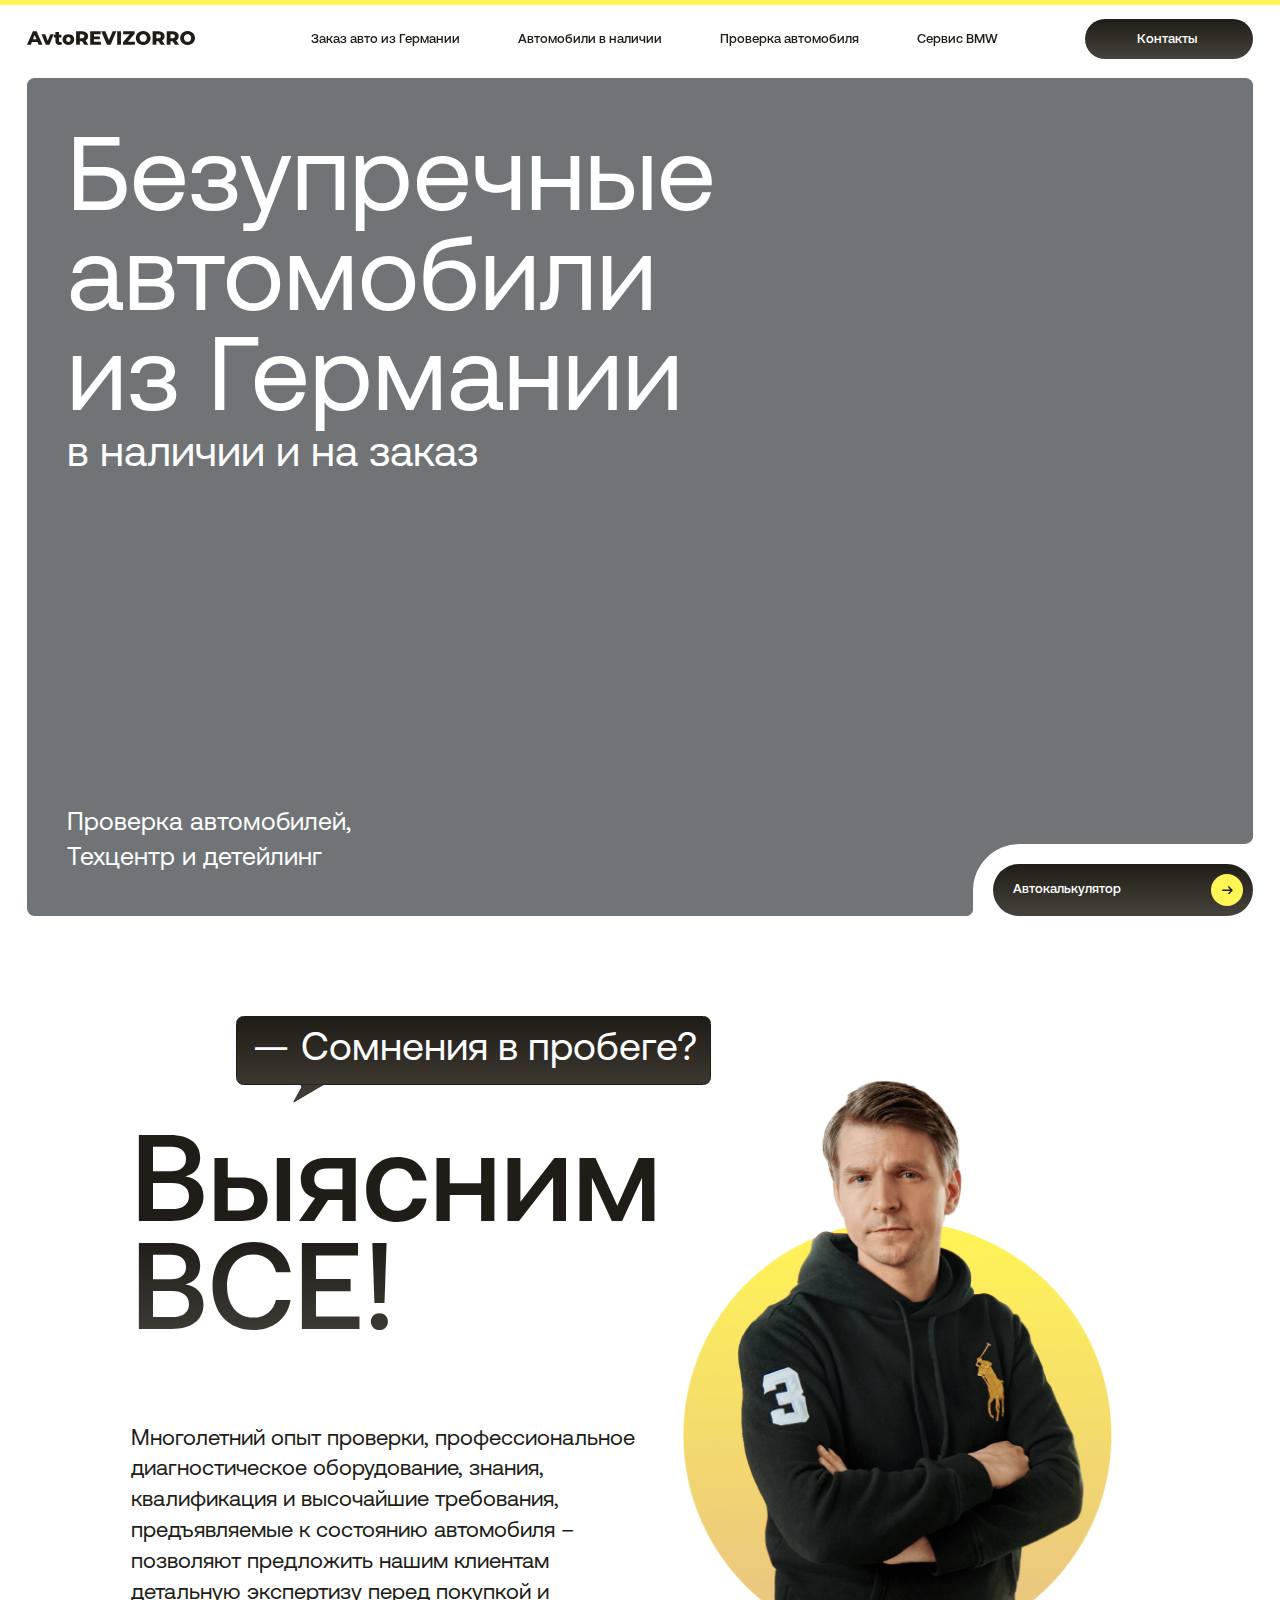
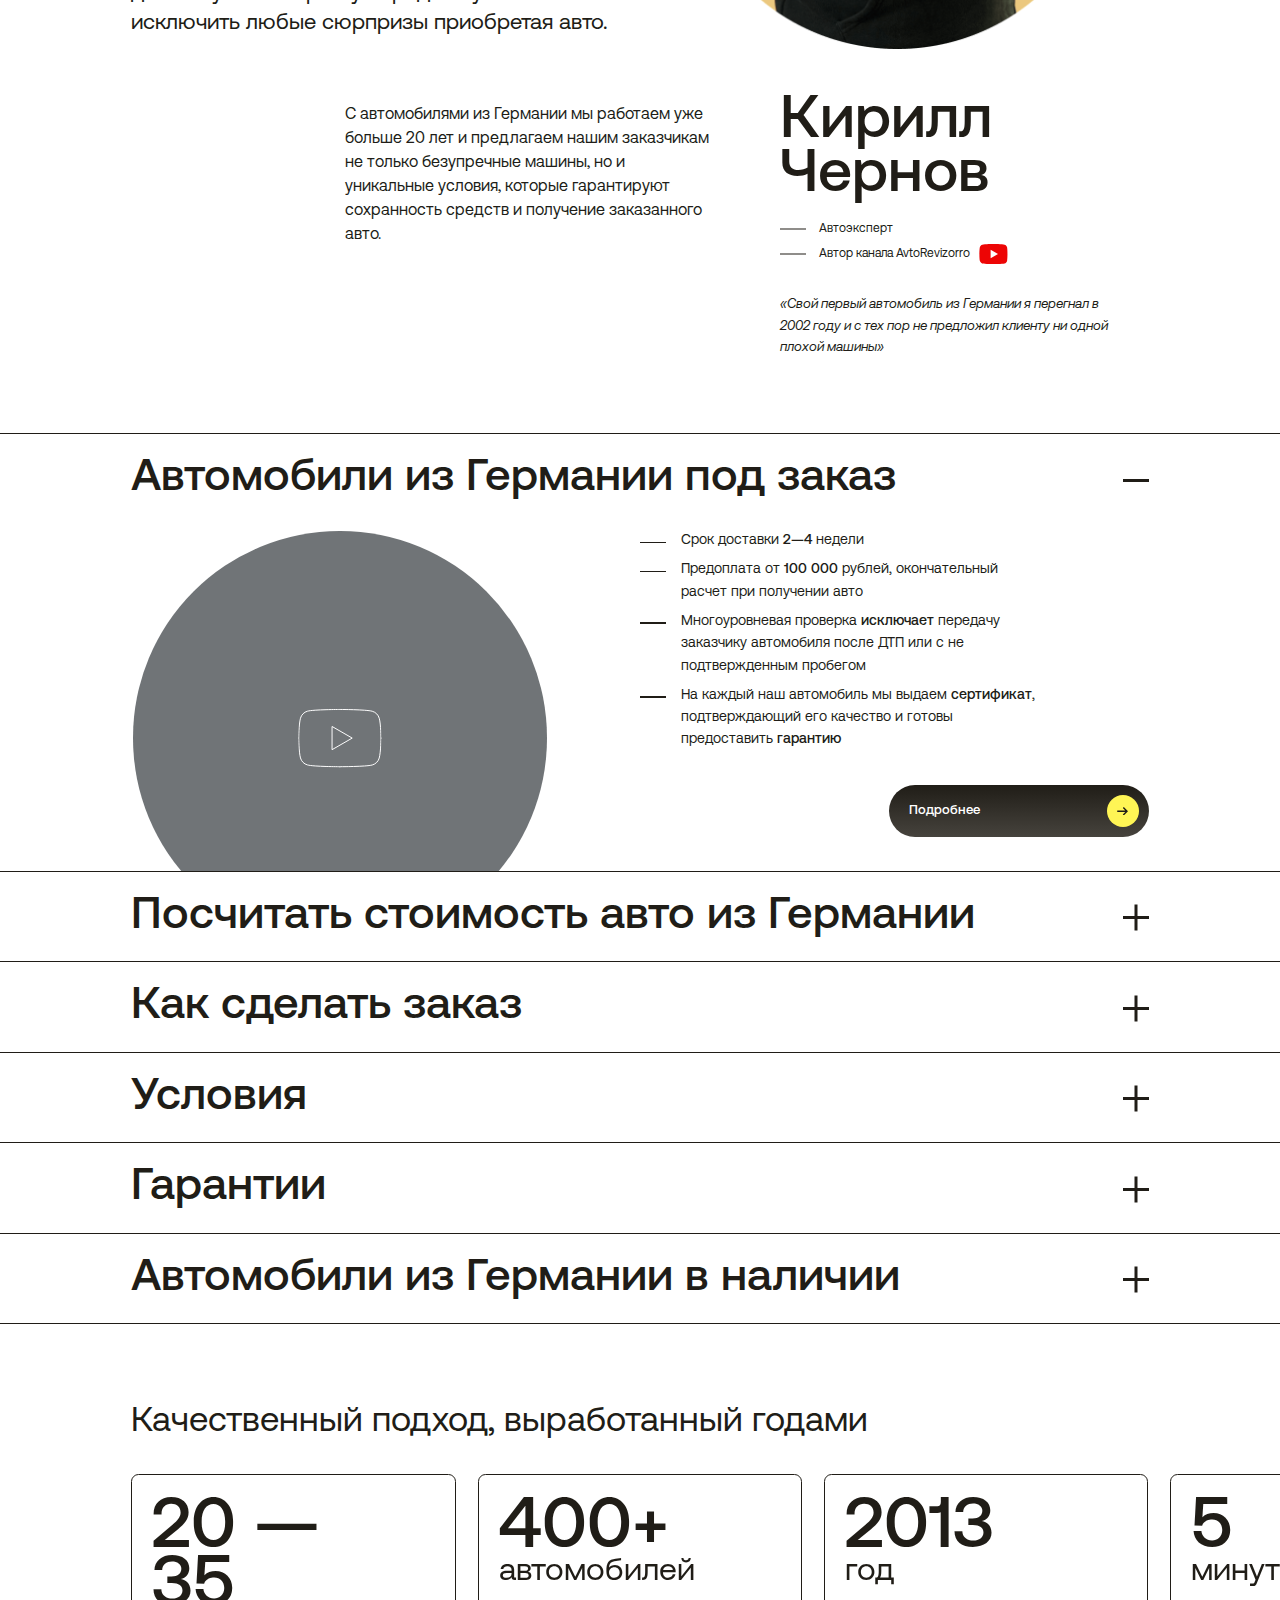
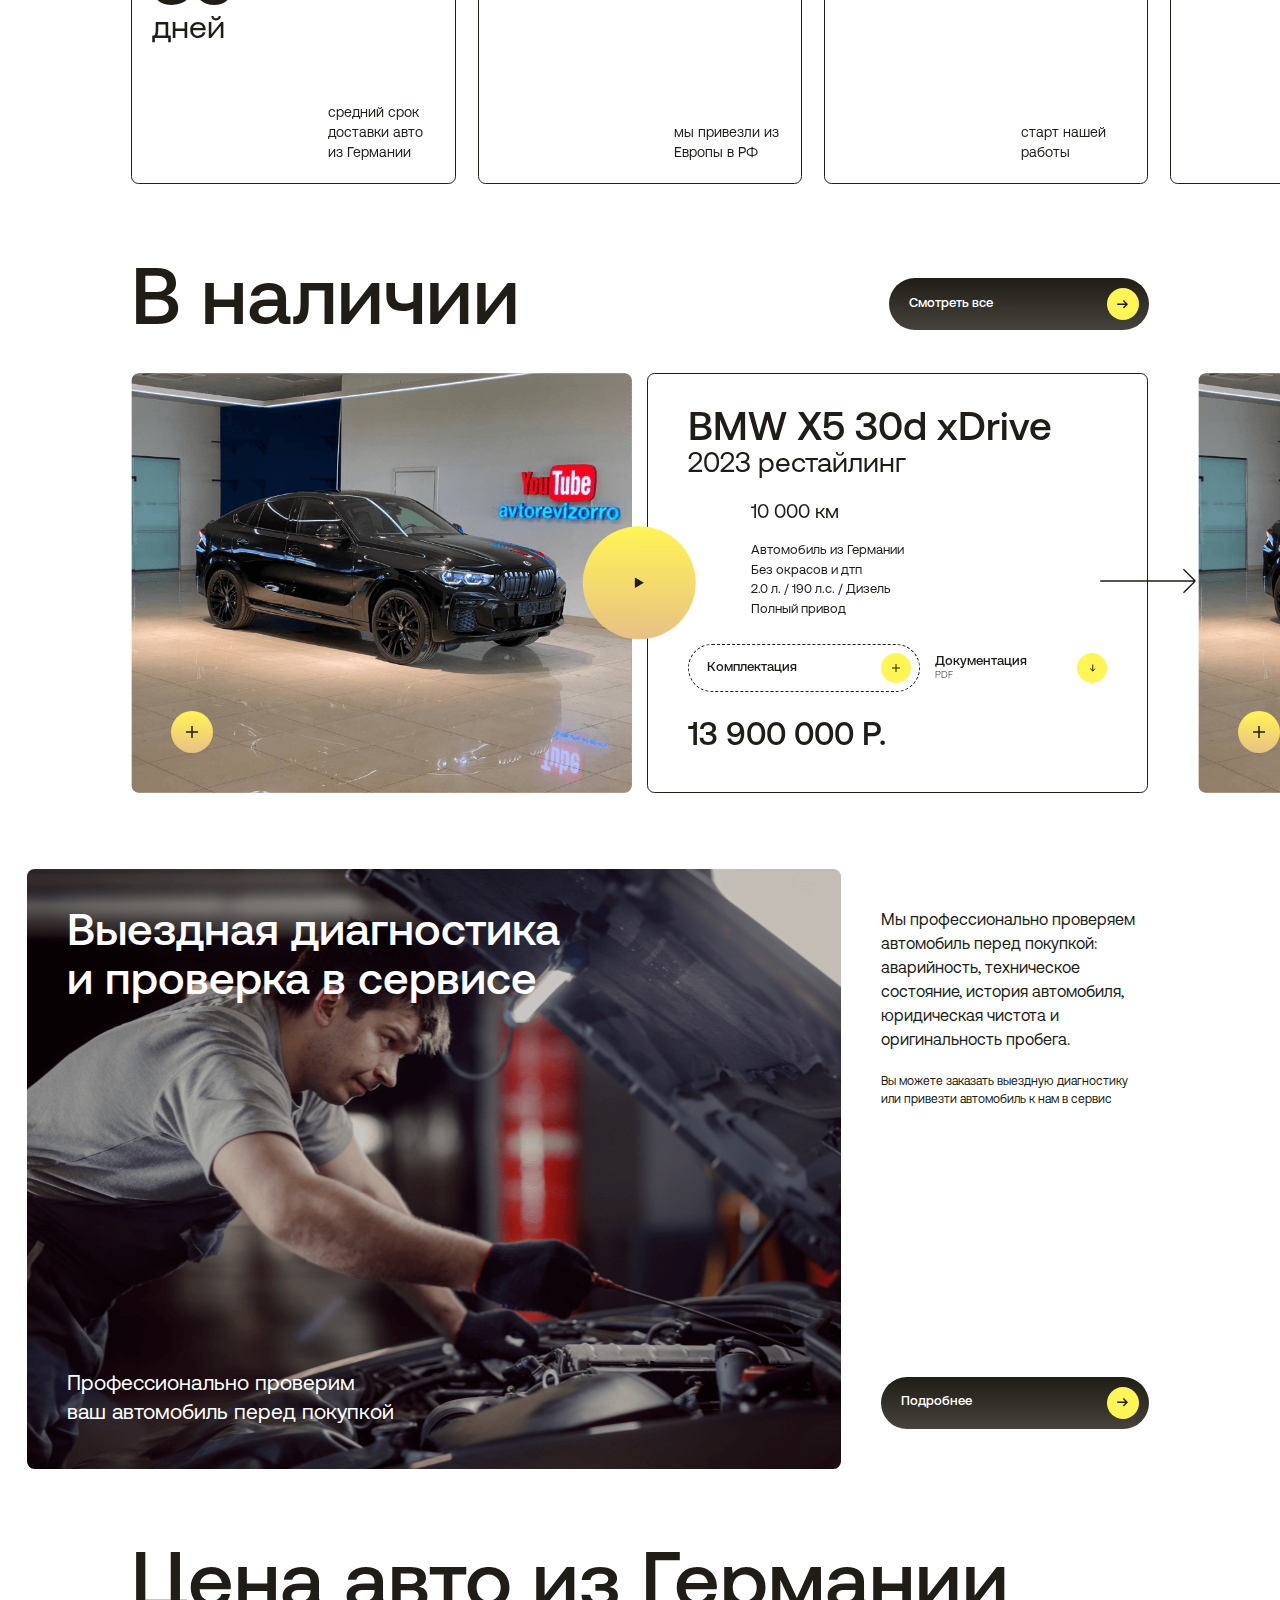
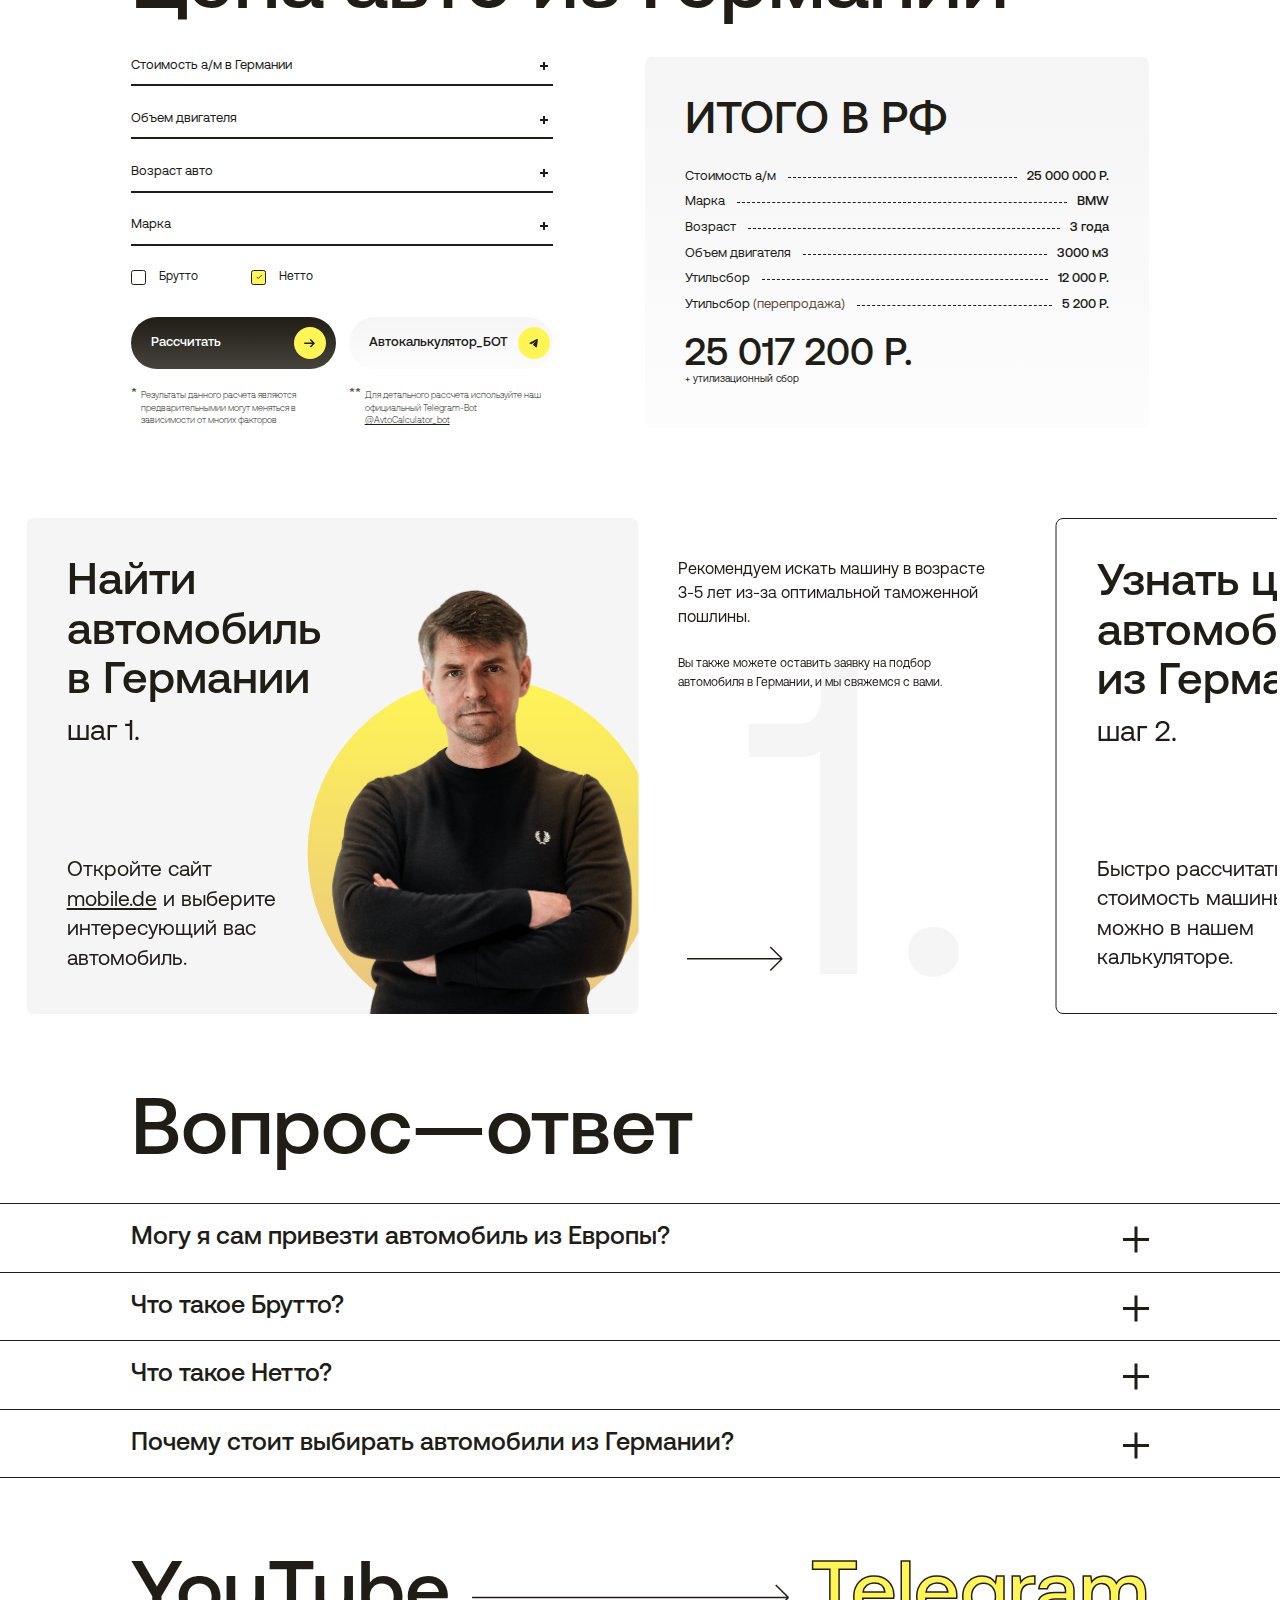
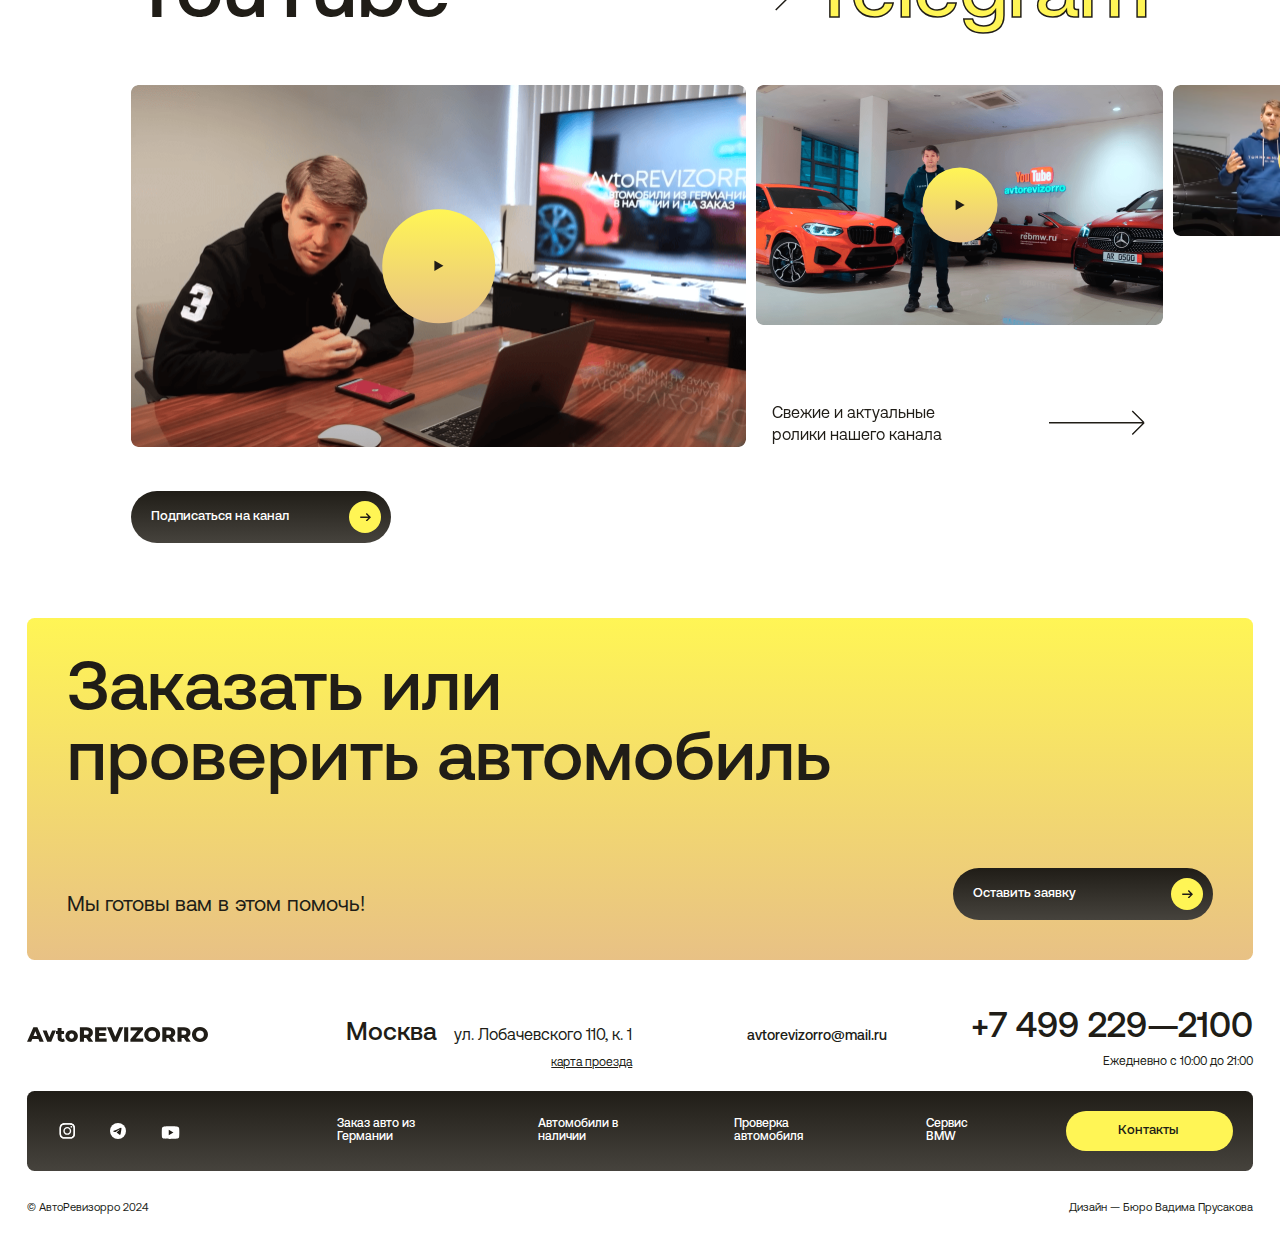
==== commit f78cf6aa: "Add files via upload" ====
--- a/index.html
+++ b/index.html
@@ -6,6 +6,7 @@
 	<meta content="telephone=no" name="format-detection" />
 	<link rel="stylesheet" href="assets/css/style.css">
 	<link rel="stylesheet" href="assets/css/swiper-bundle.min.css">
+	<link rel="icon" href="favicon.ico">
 	<title>AvtoREVIZORRO</title>
 </head>
 <body>
@@ -73,26 +74,28 @@
 						<img src="assets/images/logo.svg" alt="">
 					</a>
 					<div class="header__menu">
-						<div class="header__close">
-							<img src="assets/images/close.svg" alt="">
-							<span>Закрыть</span>
-						</div>
-						<nav class="header__nav">
-							<a href="#" class="header__link">Заказ авто из Германии</a>
-							<a href="#" class="header__link">Автомобили в наличии </a>
-							<a href="#" class="header__link">Проверка автомобиля </a>
-							<a href="#" class="header__link">Сервис BMW</a>
-							<div class="header__buttons">
-								<a href="#" class="header__btn">
-									<span>Контакты</span>
-									<span>
-										<svg>
-											<use xlink:href="#arrow-icon"></use>
-										</svg>
-									</span>
-								</a>
-							</div>
-						</nav>
+						<div class="header__menu-inner">
+							<div class="header__close">
+								<img src="assets/images/close.svg" alt="">
+								<span>Закрыть</span>
+							</div>
+							<nav class="header__nav">
+								<a href="order.html" class="header__link">Заказ авто из Германии</a>
+								<a href="cars.html" class="header__link">Автомобили в наличии </a>
+								<a href="check.html" class="header__link">Проверка автомобиля </a>
+								<a href="service.html" class="header__link">Сервис BMW</a>
+								<div class="header__buttons">
+									<a href="contact.html" class="header__btn">
+										<span>Контакты</span>
+										<span>
+											<svg>
+												<use xlink:href="#arrow-icon"></use>
+											</svg>
+										</span>
+									</a>
+								</div>
+							</nav>
+						</div>
 					</div>
 					<div class="header__burger">
 						<img src="assets/images/burger.svg" alt="">
@@ -105,6 +108,10 @@
 			<section class="intro">
 				<div class="container">
 					<div class="intro__inner">
+						<div class="intro__logo">
+							<img src="assets/images/a-icon.svg" alt="">
+							<img src="assets/images/r-icon.svg" alt="">
+						</div>
 						<div class="intro__content">
 							 <video autoplay="autoplay" preload="auto" loop muted>
 				 				<source src="assets/images/video-intro.mp4" type="video/mp4"/>
@@ -531,20 +538,22 @@
 							<div class="cars__slide swiper-slide">
 								<div class="cars__item">
 									<div class="cars__photo">
-										<img src="assets/images/car.png" alt="">
+										<div class="cars__photo__content">
+											<img src="assets/images/car.png" alt="">
+										</div>
 										<a href="#" class="btn-plus open-popup" data-popup="popup-cars">
 											<svg>
 												<use xlink:href="#plus-icon"></use>
 											</svg>
 										</a>
-										<a href="#" class="cars__play">
+										<a href="https://www.youtube.com/@AvtoREVIZORRO" class="cars__play" target="blank">
 											<svg>
 												<use xlink:href="#play-icon"></use>
 											</svg>
 										</a>
 										<div class="cars__video">
 											<video autoplay="autoplay" preload="auto" loop muted>
-					 							<source src="assets/images/video-intro.mp4" type="video/mp4"/>
+													<source src="assets/images/video-intro.mp4" type="video/mp4"/>
 											</video>
 										</div>
 									</div><!--/cars__photo-->
@@ -674,20 +683,22 @@
 							<div class="cars__slide swiper-slide">
 								<div class="cars__item">
 									<div class="cars__photo">
-										<img src="assets/images/car.png" alt="">
+										<div class="cars__photo__content">
+											<img src="assets/images/car.png" alt="">
+										</div>
 										<a href="#" class="btn-plus open-popup" data-popup="popup-cars">
 											<svg>
 												<use xlink:href="#plus-icon"></use>
 											</svg>
 										</a>
-										<a href="#" class="cars__play">
+										<a href="https://www.youtube.com/@AvtoREVIZORRO" class="cars__play" target="blank">
 											<svg>
 												<use xlink:href="#play-icon"></use>
 											</svg>
 										</a>
 										<div class="cars__video">
 											<video autoplay="autoplay" preload="auto" loop muted>
-					 							<source src="assets/images/video-intro.mp4" type="video/mp4"/>
+													<source src="assets/images/video-intro.mp4" type="video/mp4"/>
 											</video>
 										</div>
 									</div><!--/cars__photo-->
@@ -817,20 +828,22 @@
 							<div class="cars__slide swiper-slide">
 								<div class="cars__item">
 									<div class="cars__photo">
-										<img src="assets/images/car.png" alt="">
+										<div class="cars__photo__content">
+											<img src="assets/images/car.png" alt="">
+										</div>
 										<a href="#" class="btn-plus open-popup" data-popup="popup-cars">
 											<svg>
 												<use xlink:href="#plus-icon"></use>
 											</svg>
 										</a>
-										<a href="#" class="cars__play">
+										<a href="https://www.youtube.com/@AvtoREVIZORRO" class="cars__play" target="blank">
 											<svg>
 												<use xlink:href="#play-icon"></use>
 											</svg>
 										</a>
 										<div class="cars__video">
 											<video autoplay="autoplay" preload="auto" loop muted>
-					 							<source src="assets/images/video-intro.mp4" type="video/mp4"/>
+													<source src="assets/images/video-intro.mp4" type="video/mp4"/>
 											</video>
 										</div>
 									</div><!--/cars__photo-->
@@ -960,20 +973,22 @@
 							<div class="cars__slide swiper-slide">
 								<div class="cars__item">
 									<div class="cars__photo">
-										<img src="assets/images/car.png" alt="">
+										<div class="cars__photo__content">
+											<img src="assets/images/car.png" alt="">
+										</div>
 										<a href="#" class="btn-plus open-popup" data-popup="popup-cars">
 											<svg>
 												<use xlink:href="#plus-icon"></use>
 											</svg>
 										</a>
-										<a href="#" class="cars__play">
+										<a href="https://www.youtube.com/@AvtoREVIZORRO" class="cars__play" target="blank">
 											<svg>
 												<use xlink:href="#play-icon"></use>
 											</svg>
 										</a>
 										<div class="cars__video">
 											<video autoplay="autoplay" preload="auto" loop muted>
-					 							<source src="assets/images/video-intro.mp4" type="video/mp4"/>
+													<source src="assets/images/video-intro.mp4" type="video/mp4"/>
 											</video>
 										</div>
 									</div><!--/cars__photo-->
@@ -1103,20 +1118,22 @@
 							<div class="cars__slide swiper-slide">
 								<div class="cars__item">
 									<div class="cars__photo">
-										<img src="assets/images/car.png" alt="">
+										<div class="cars__photo__content">
+											<img src="assets/images/car.png" alt="">
+										</div>
 										<a href="#" class="btn-plus open-popup" data-popup="popup-cars">
 											<svg>
 												<use xlink:href="#plus-icon"></use>
 											</svg>
 										</a>
-										<a href="#" class="cars__play">
+										<a href="https://www.youtube.com/@AvtoREVIZORRO" class="cars__play" target="blank">
 											<svg>
 												<use xlink:href="#play-icon"></use>
 											</svg>
 										</a>
 										<div class="cars__video">
 											<video autoplay="autoplay" preload="auto" loop muted>
-					 							<source src="assets/images/video-intro.mp4" type="video/mp4"/>
+													<source src="assets/images/video-intro.mp4" type="video/mp4"/>
 											</video>
 										</div>
 									</div><!--/cars__photo-->
@@ -1246,20 +1263,22 @@
 							<div class="cars__slide swiper-slide">
 								<div class="cars__item">
 									<div class="cars__photo">
-										<img src="assets/images/car.png" alt="">
+										<div class="cars__photo__content">
+											<img src="assets/images/car.png" alt="">
+										</div>
 										<a href="#" class="btn-plus open-popup" data-popup="popup-cars">
 											<svg>
 												<use xlink:href="#plus-icon"></use>
 											</svg>
 										</a>
-										<a href="#" class="cars__play">
+										<a href="https://www.youtube.com/@AvtoREVIZORRO" class="cars__play" target="blank">
 											<svg>
 												<use xlink:href="#play-icon"></use>
 											</svg>
 										</a>
 										<div class="cars__video">
 											<video autoplay="autoplay" preload="auto" loop muted>
-					 							<source src="assets/images/video-intro.mp4" type="video/mp4"/>
+													<source src="assets/images/video-intro.mp4" type="video/mp4"/>
 											</video>
 										</div>
 									</div><!--/cars__photo-->
@@ -1911,6 +1930,42 @@
 										</a>
 									</div>
 								</div><!--/social__slide-->
+								<div class="social__slide swiper-slide">
+									<div class="social__item">
+										<div class="social__content">
+											<img src="assets/images/preview_1.png" alt="">
+										</div>
+										<a href="https://www.youtube.com/@AvtoREVIZORRO" class="btn-play" target="blank">
+											<svg>
+												<use xlink:href="#play-icon"></use>
+											</svg>
+										</a>
+									</div>
+								</div><!--/social__slide-->
+								<div class="social__slide swiper-slide">
+									<div class="social__item">
+										<div class="social__content">
+											<img src="assets/images/preview_2.png" alt="">
+										</div>
+										<a href="https://www.youtube.com/@AvtoREVIZORRO" class="btn-play" target="blank">
+											<svg>
+												<use xlink:href="#play-icon"></use>
+											</svg>
+										</a>
+									</div>
+								</div><!--/social__slide-->
+								<div class="social__slide swiper-slide">
+									<div class="social__item">
+										<div class="social__content">
+											<img src="assets/images/preview_3.png" alt="">
+										</div>
+										<a href="https://www.youtube.com/@AvtoREVIZORRO" class="btn-play" target="blank">
+											<svg>
+												<use xlink:href="#play-icon"></use>
+											</svg>
+										</a>
+									</div>
+								</div><!--/social__slide-->
 							</div>
 						</div>
 						<div class="social__nav">
--- a/assets/css/style.css
+++ b/assets/css/style.css
@@ -39,7 +39,11 @@
   width: 100%;
   background-color: rgba(255, 255, 255, 0.8);
   backdrop-filter: blur(34px);
-  transition: all .4s linear; }
+  transition: all .4s linear;
+  animation-delay: .3s;
+  animation-duration: 0.8s;
+  animation-fill-mode: both;
+  animation-name: fadeIn; }
   .header.fixed {
     transform: translateY(-100%); }
   .header.show {
@@ -80,6 +84,10 @@
     padding: 1.09375vw 2vw;
     text-align: center;
     transition: all .4s linear; }
+    .header__link.active {
+      border: 1px solid #201d17; }
+    .header__link.unactive {
+      color: #a3a3a3; }
   .header__btn {
     margin-left: 3.5vw;
     border-radius: 2.5vw;
@@ -374,6 +382,8 @@
 
 @media (max-width: 1180px) {
   .header {
+    background-color: rgba(255, 255, 255, 0.95);
+    backdrop-filter: blur(10px);
     padding: 30px 0; }
     .header__burger {
       display: inline-flex; }
@@ -387,20 +397,21 @@
       transform: translateY(-105%);
       background-color: #201d17;
       width: 100%;
-      height: 100vh;
-      overflow: auto;
       position: absolute;
       top: 0;
       left: 0;
       z-index: 100;
       transition: all .4s linear;
       padding-top: 23px;
-      display: flex;
-      flex-direction: column;
-      opacity: 0; }
+      height: 0;
+      overflow: auto; }
       .header__menu.show {
-        transform: translateY(0);
-        opacity: 1; }
+        height: 100vh;
+        transform: translateY(0); }
+      .header__menu-inner {
+        height: 100%;
+        display: flex;
+        flex-direction: column; }
     .header__nav {
       flex: 1 1 auto;
       display: flex;
@@ -420,6 +431,8 @@
       border-radius: 0; }
       .header__link:first-child {
         border-top: 1px solid rgba(255, 255, 255, 0.2); }
+      .header__link.active {
+        border-bottom: 1px solid rgba(255, 255, 255, 0.2); }
     .header__buttons {
       flex: 1 1 auto;
       display: flex;
@@ -427,7 +440,7 @@
       align-items: stretch;
       justify-content: flex-end;
       padding-bottom: 120px;
-      margin-top: 20px; }
+      margin-top: 50px; }
     .header__btn {
       display: flex;
       justify-content: space-between;
@@ -552,7 +565,8 @@
 @media (max-width: 760px) {
   .footer__links {
     flex-direction: column;
-    align-items: center; }
+    align-items: center;
+    padding-bottom: 2px; }
   .footer__link {
     font-size: 20px;
     margin-right: 0px;
@@ -570,7 +584,9 @@
 
 @media (max-width: 414px) {
   .footer__links {
-    align-items: flex-start; } }
+    align-items: flex-start; }
+  .footer__address span {
+    display: block; } }
 
 @media (max-width: 360px) {
   .header__logo {
@@ -594,7 +610,15 @@
     transform: translate3d(0, 100%, 0);
     opacity: 0; }
   100% {
-    transform: translate3d(0, 0, 0) scale3d(1, 1, 1);
+    transform: translate3d(0, 0, 0);
+    opacity: 1; } }
+
+@keyframes slideUpM {
+  0% {
+    transform: translate3d(0, 20%, 0);
+    opacity: 0; }
+  100% {
+    transform: translate3d(0, 0, 0);
     opacity: 1; } }
 
 @keyframes slideDownUp {
@@ -604,6 +628,12 @@
     transform: translateY(8px); }
   100% {
     transform: translateY(0); } }
+
+@keyframes fadeIn {
+  0% {
+    opacity: 0; }
+  100% {
+    opacity: 1; } }
 
 /*============Popup==========*/
 .popup {
@@ -872,6 +902,13 @@
 .section {
   margin-bottom: 5.859375vw; }
 
+.title-main {
+  font-family: "Aeonik Pro", sans-serif;
+  font-size: 8.203125vw;
+  font-weight: 500;
+  color: #201d17;
+  line-height: 0.97; }
+
 .title {
   font-family: "Aeonik Pro", sans-serif;
   font-size: 6.25vw;
@@ -892,6 +929,12 @@
 
 .mb-50 {
   margin-bottom: 1.953125vw; }
+
+.mb-45 {
+  margin-bottom: 1.7578vw; }
+
+.brown {
+  color: #594f3c; }
 
 .btn {
   min-width: 20.3125vw;
@@ -1071,6 +1114,41 @@
     .btn-play:hover:before {
       width: calc(100% + 2px);
       height: calc(100% + 2px); } }
+
+.list li {
+  font-family: "Aeonik Pro", sans-serif;
+  font-size: 1.015625vw;
+  font-weight: 400;
+  color: #201d17;
+  line-height: 1.6;
+  padding-left: 3.203125vw;
+  position: relative;
+  margin-bottom: 0.976562vw; }
+  .list li:before {
+    content: "";
+    width: 2.03125vw;
+    height: 2px;
+    background-color: #201d17;
+    position: absolute;
+    left: 0;
+    top: 0.729167vw;
+    z-index: 1; }
+  .list li span {
+    font-weight: 500; }
+
+.scroll-link {
+  display: inline-flex;
+  align-items: center;
+  cursor: pointer; }
+  .scroll-link span {
+    font-family: "Aeonik Pro", sans-serif;
+    font-size: 0.9375vw;
+    font-weight: 400;
+    color: #201d17;
+    line-height: 1.4;
+    margin-right: 1.171875vw; }
+  .scroll-link img {
+    width: 0.625vw; }
 
 /*==========Page-slider=========*/
 .page-slider {
@@ -1601,6 +1679,10 @@
   font-size: 1.09375vw;
   font-weight: 400;
   line-height: 1.6; }
+  .faq__text a {
+    color: #201d17;
+    text-decoration: underline;
+    transition: all .2s linear; }
 
 /*===========FAQ============*/
 /*===========Stat=============*/
@@ -1956,6 +2038,16 @@
 
 /*============/cars==============*/
 /*==========Diagnostics==========*/
+.diagnostics_check .diagnostics__text {
+  height: 100%;
+  display: flex;
+  flex-direction: column;
+  justify-content: space-between; }
+  .diagnostics_check .diagnostics__text p {
+    font-size: 1.328vw; }
+    .diagnostics_check .diagnostics__text p:last-child {
+      font-size: 1.01563vw; }
+
 .diagnostics__inner {
   display: flex; }
 
@@ -2009,6 +2101,29 @@
     .diagnostics__text p:last-child {
       margin-bottom: 0;
       font-size: 0.9375vw; }
+  .diagnostics__text b {
+    font-weight: 500; }
+  .diagnostics__text span {
+    color: #594f3c; }
+  .diagnostics__text a {
+    display: flex;
+    align-items: center;
+    justify-content: center;
+    padding: 0.625vw 0.898vw 0.5vw 0.898vw;
+    font-family: "Aeonik Pro", sans-serif;
+    font-size: 0.9375vw;
+    font-weight: 500;
+    color: #201d17;
+    line-height: 1.6;
+    border: 1px solid #201d17;
+    border-radius: 0.39vw;
+    margin-bottom: 20px; }
+    .diagnostics__text a img {
+      width: 0.664vw;
+      margin-left: 0.5859vw;
+      margin-bottom: 0.3125vw; }
+    .diagnostics__text a br {
+      display: none; }
 
 /*==========/diagnostics==========*/
 /*===========Price============*/
@@ -2159,7 +2274,7 @@
       height: 8.867188vw; }
   .social__item {
     width: 20.078125vw;
-    transition: all .4s linear;
+    transition: all .6s linear;
     position: relative; }
     .social__item .btn-play {
       position: absolute;
@@ -2181,6 +2296,8 @@
   .steps .swiper-slide-active .steps__visual {
     background-color: whitesmoke;
     border: none; }
+  .steps .title {
+    margin-bottom: 2.03125vw; }
   .steps__slider {
     margin-right: -1.875vw !important;
     margin-left: -1.875vw !important;
@@ -2313,6 +2430,390 @@
     margin-right: 20px; }
 
 /*=========/call==========*/
+/*=========Page-intro========*/
+.page-intro {
+  padding-top: 3.046875vw; }
+  .page-intro .title-main {
+    margin-bottom: 6.328125vw;
+    animation-delay: .3s;
+    animation-duration: 0.8s;
+    animation-fill-mode: both;
+    animation-name: slideUpM; }
+  .page-intro__row {
+    display: flex;
+    align-items: flex-end;
+    justify-content: space-between;
+    margin-bottom: 5.078125vw;
+    animation-delay: .3s;
+    animation-duration: 0.8s;
+    animation-fill-mode: both;
+    animation-name: slideUpM; }
+  .page-intro__description {
+    font-family: "Aeonik Pro", sans-serif;
+    font-size: 1.953125vw;
+    font-weight: 400;
+    color: #201d17;
+    line-height: 1.4; }
+  .page-intro .scroll-link {
+    margin-bottom: 0.3125vw; }
+  .page-intro__photo {
+    animation-delay: .3s;
+    animation-duration: 0.8s;
+    animation-fill-mode: both;
+    animation-name: fadeIn; }
+    .page-intro__photo img {
+      width: 100%;
+      min-height: 385px;
+      object-fit: cover;
+      border-radius: 0.585938vw; }
+
+/*=========/page-intro========*/
+/*==========Guarantees=========*/
+.guarantees .title {
+  line-height: .9;
+  margin-bottom: 3.710938vw; }
+  .guarantees .title span {
+    font-weight: 400; }
+
+.guarantees__list {
+  padding-left: 8.710938vw;
+  padding-right: 16.640625vw;
+  margin-bottom: 2.5vw; }
+  .guarantees__list li {
+    font-family: "Aeonik Pro", sans-serif;
+    font-size: 1.640625vw;
+    font-weight: 400;
+    line-height: 1.5;
+    position: relative;
+    padding-left: 4.53125vw;
+    padding-top: 0.351562vw;
+    padding-bottom: 0.351562vw;
+    margin-bottom: 1.328125vw; }
+    .guarantees__list li:last-child {
+      margin-bottom: 0; }
+    .guarantees__list li:before {
+      content: "";
+      width: 3.125vw;
+      height: 3.125vw;
+      background: url("../images/check-circle.svg") center no-repeat;
+      background-size: contain;
+      position: absolute;
+      top: 0;
+      left: 0;
+      z-index: 1; }
+    .guarantees__list li span {
+      position: relative;
+      display: inline-block; }
+      .guarantees__list li span:after {
+        content: "*";
+        font-family: "Aeonik Pro", sans-serif;
+        font-size: 2.34375vw;
+        font-weight: 400;
+        display: block;
+        text-transform: uppercase;
+        background-color: #ed0505;
+        background-image: linear-gradient(180deg, #ed0505, #e8c185);
+        -webkit-background-clip: text;
+        -webkit-text-fill-color: transparent;
+        position: absolute;
+        top: -0.95vw;
+        right: -0.9vw;
+        z-index: 1; }
+
+.guarantees__description {
+  font-family: "Aeonik Pro", sans-serif;
+  font-size: 1.015625vw;
+  font-weight: 300;
+  line-height: 1.6;
+  color: #35322c;
+  margin-left: auto;
+  position: relative;
+  max-width: 21.25vw; }
+  .guarantees__description span {
+    font-family: "Aeonik Pro", sans-serif;
+    font-size: 2.34375vw;
+    font-weight: 400;
+    display: block;
+    text-transform: uppercase;
+    background-color: #ed0505;
+    background-image: linear-gradient(180deg, #ed0505, #e8c185);
+    -webkit-background-clip: text;
+    -webkit-text-fill-color: transparent;
+    position: absolute;
+    top: -1.1vw;
+    left: -1vw;
+    z-index: 1; }
+
+/*==========/guarantees=========*/
+/*==========Info============*/
+.info__row {
+  display: flex;
+  justify-content: space-between;
+  margin-bottom: 4.648438vw; }
+  .info__row:last-child {
+    margin-bottom: 0; }
+
+.info__col-b {
+  width: 45.351562vw;
+  margin-right: 20px; }
+
+.info__col-s {
+  width: 23.398438vw; }
+
+.info__col_pl {
+  padding-left: 8.476562vw; }
+
+.info__title {
+  font-family: "Aeonik Pro", sans-serif;
+  font-size: 4.296875vw;
+  font-weight: 500;
+  color: #201d17;
+  line-height: .82;
+  margin-bottom: 2.34375vw; }
+
+.info__text {
+  font-family: "Aeonik Pro", sans-serif;
+  font-size: 1.640625vw;
+  font-weight: 400;
+  color: #201d17;
+  line-height: 1.5; }
+  .info__text_small {
+    font-size: 1.09375vw;
+    font-weight: 400;
+    color: #201d17;
+    line-height: 1.6; }
+  .info__text_min {
+    font-size: 1.015625vw;
+    font-weight: 400;
+    color: #201d17;
+    line-height: 1.6; }
+  .info__text_med {
+    font-size: 1.328vw;
+    font-weight: 400;
+    color: #201d17;
+    line-height: 1.6; }
+  .info__text span {
+    color: #594f3c; }
+  .info__text a {
+    color: #201d17;
+    text-decoration: underline; }
+  .info__text img {
+    width: 0.664vw;
+    vertical-align: middle;
+    margin-left: 12px;
+    margin-bottom: 3px; }
+  .info__text span {
+    color: #594f3c; }
+
+.info .list {
+  margin-top: 1.367188vw; }
+  .info .list:first-child {
+    margin-top: 0; }
+  .info .list li {
+    font-size: 0.9375vw; }
+    .info .list li:before {
+      top: 0.6vw; }
+
+/*==========/info============*/
+/*============Include============*/
+.include__inner {
+  display: flex; }
+
+.include__box {
+  width: calc(50% - 10px);
+  padding: 3.125vw;
+  border-radius: calc(100vw * 0.005859);
+  border: 1px solid #201d17; }
+  .include__box:first-child {
+    margin-right: 20px; }
+
+.include__title {
+  font-family: "Aeonik Pro", sans-serif;
+  font-size: 3.515625vw;
+  font-weight: 500;
+  line-height: 1.1;
+  color: #201d17;
+  margin-bottom: 2.34375vw; }
+  .include__title span {
+    text-transform: uppercase; }
+  .include__title-highlight {
+    margin-right: 0.429vw;
+    position: relative;
+    z-index: 1; }
+    .include__title-highlight:before {
+      content: "";
+      width: 5.625vw;
+      height: 4.101462vw;
+      border-radius: 0.390625vw;
+      background: linear-gradient(180deg, #fff555, #e8c185 100%);
+      position: absolute;
+      top: 50%;
+      left: 50%;
+      transform: translate(-50%, -57%);
+      z-index: -1; }
+
+/*============/include============*/
+/*==========Articles========*/
+.articles__inner {
+  display: flex; }
+
+.articles__box {
+  width: calc(50% - 10px);
+  min-height: 27.695312vw;
+  padding: 3.125vw;
+  border-radius: calc(100vw * 0.005859);
+  border: 1px solid #201d17;
+  display: flex;
+  flex-direction: column;
+  justify-content: space-between;
+  position: relative;
+  z-index: 1; }
+  .articles__box:before {
+    content: "";
+    width: 100%;
+    height: 0;
+    background: linear-gradient(180deg, #fff555, #e8c185 100%);
+    position: absolute;
+    bottom: 0;
+    left: 0;
+    z-index: -1;
+    transition: all .3s linear;
+    border-radius: calc(100vw * 0.005859);
+    opacity: 0; }
+  @media (min-width: 1025px) {
+    .articles__box:hover .articles__description {
+      opacity: 1; }
+    .articles__box:hover:before {
+      width: 100%;
+      height: 100%;
+      opacity: 1; } }
+  .articles__box:first-child {
+    margin-right: 20px; }
+
+.articles__title {
+  font-family: "Aeonik Pro", sans-serif;
+  font-size: 3.515625vw;
+  font-weight: 500;
+  line-height: 1.1;
+  color: #201d17;
+  margin-bottom: 30px; }
+
+.articles__row {
+  display: flex;
+  align-items: center;
+  justify-content: space-between; }
+
+.articles__arrow svg {
+  fill: none;
+  stroke: #201d17;
+  width: 8.007812vw;
+  height: 1.992188vw;
+  transition: all .3s linear;
+  transform: rotate(180deg); }
+
+.articles__description {
+  font-family: "Aeonik Pro", sans-serif;
+  font-size: 0.9375vw;
+  font-weight: 500;
+  color: #201d17;
+  line-height: 1.6;
+  opacity: 0; }
+
+.articles__icon {
+  margin-bottom: 1.95vw;
+  filter: grayscale(1); }
+  .articles__icon img {
+    width: 2.3438vw;
+    min-width: 30px; }
+
+/*==========/articles========*/
+/*=========Offer============*/
+.offer .title {
+  line-height: 0.9; }
+
+.offer__block {
+  display: flex;
+  margin-bottom: 4.6875vw; }
+  .offer__block:last-child {
+    margin-bottom: 0; }
+
+.offer__info {
+  max-width: 23.63vw; }
+
+.offer__description {
+  font-family: "Aeonik Pro", sans-serif;
+  font-size: 1.171875vw;
+  font-weight: 400;
+  color: #201d17;
+  line-height: 1.6;
+  margin-bottom: 3.4vw; }
+
+.offer__price {
+  font-family: "Aeonik Pro", sans-serif;
+  font-size: 3.90625vw;
+  font-weight: 500;
+  line-height: 0.9; }
+
+.offer__subtext {
+  font-family: "Aeonik Pro", sans-serif;
+  font-size: 1.0156vw;
+  font-weight: 300;
+  line-height: 1.6;
+  color: #594f3c; }
+
+.offer__line {
+  flex: 1 1 auto;
+  height: 0.3125vw;
+  background-color: #201d17;
+  margin: 0 2.3047vw 0 3.125vw;
+  margin-top: 8.2vw; }
+
+/*=========/offer============*/
+/*===========Service=======*/
+.service__inner {
+  display: flex;
+  flex-wrap: wrap;
+  margin-left: -20px;
+  margin-bottom: -20px; }
+  .service__inner > * {
+    width: calc(33.33333% - 20px);
+    margin-left: 20px;
+    margin-bottom: 20px; }
+
+.service__box {
+  padding: 3.125vw;
+  border-radius: calc(100vw * 0.005859);
+  border: 1px solid #201d17;
+  display: flex;
+  flex-direction: column;
+  justify-content: space-between;
+  min-height: 28.125vw; }
+
+.service__title {
+  font-family: "Aeonik Pro", sans-serif;
+  font-size: 2.734375vw;
+  font-weight: 500;
+  line-height: 1;
+  color: #201d17;
+  margin-bottom: 3.90625vw; }
+
+.service__text {
+  font-family: "Aeonik Pro", sans-serif;
+  font-size: 0/9375vw;
+  flex-wrap: 400;
+  line-height: 1.6;
+  margin-bottom: 30px; }
+  .service__text span {
+    color: #594f3c; }
+
+.service__price {
+  font-family: "Aeonik Pro", sans-serif;
+  font-size: 2.734375vw;
+  font-weight: 500;
+  color: #201d17;
+  line-height: 0.9; }
+
+/*===========/service=======*/
 /*===========Adaptive============*/
 @media (min-width: 2560px) {
   .container {
@@ -2329,7 +2830,11 @@
   .page-slider .slider-arrow_prev {
     left: 20px; }
   .page-slider .slider-arrow_next {
-    right: 20px; } }
+    right: 20px; }
+  .scroll-link span {
+    font-size: 16px; }
+  .scroll-link img {
+    width: 10px; } }
 
 @media (max-width: 1024px) and (min-height: 600px) {
   .page-slider .slider-arrow {
@@ -2343,6 +2848,108 @@
     margin-bottom: 40px; }
   .wrapper {
     padding-top: 100px; }
+  .list li {
+    font-size: 17px;
+    padding-left: 36px;
+    margin-bottom: 25px; }
+    .list li:before {
+      width: 23px;
+      top: 12px; }
+  .articles__title {
+    font-size: 32px; }
+  .articles__box {
+    padding: 20px;
+    border-radius: 10px; }
+  .articles__description {
+    display: none; }
+  .guarantees__list li {
+    padding-top: 5px;
+    font-size: 20px;
+    padding-left: 44px;
+    margin-bottom: 25px; }
+    .guarantees__list li:before {
+      width: 32px;
+      height: 32px; }
+    .guarantees__list li span:after {
+      font-size: 28px;
+      top: -10px;
+      right: -11px; }
+  .guarantees__description {
+    font-size: 16px;
+    max-width: 325px; }
+    .guarantees__description span {
+      font-size: 28px;
+      top: -11px;
+      left: -12px; }
+  .info__row {
+    display: block; }
+  .info__col-b {
+    width: 100%;
+    margin-right: 0;
+    margin-bottom: 20px; }
+  .info__col-s {
+    width: 100%; }
+  .info__text {
+    font-size: 22px; }
+    .info__text_med {
+      font-size: 20px; }
+    .info__text_small {
+      font-size: 20px; }
+    .info__text_min {
+      font-size: 18px; }
+    .info__text img {
+      width: 11px;
+      margin-bottom: 0; }
+  .info .list {
+    margin-top: 16px; }
+    .info .list li {
+      font-size: 17px;
+      padding-left: 36px; }
+      .info .list li:before {
+        width: 23px;
+        top: 12px; }
+  .include__box {
+    padding: 20px;
+    border-radius: 10px; }
+  .offer__block {
+    display: block;
+    margin-bottom: 30px; }
+  .offer .title {
+    margin-bottom: 10px; }
+    .offer .title br {
+      display: none; }
+  .offer__info {
+    max-width: 100%; }
+  .offer__description {
+    font-size: 20px;
+    margin-bottom: 20px; }
+  .offer__price {
+    font-size: 40px; }
+  .offer__subtext {
+    font-size: 16px; }
+    .offer__subtext br {
+      display: none; }
+  .offer__line {
+    display: none; }
+  .service__inner {
+    display: block;
+    margin-left: 0;
+    margin-bottom: -10px; }
+    .service__inner > * {
+      width: 100%;
+      margin-left: 0;
+      margin-bottom: 10px; }
+  .service__box {
+    padding: 20px;
+    border-radius: 10px;
+    min-height: auto; }
+  .service__title {
+    font-size: 34px;
+    margin-bottom: 20px; }
+  .service__text {
+    font-size: 18px; }
+  .service__price {
+    font-size: 30px; }
   .btn {
     padding: 10px 10px 10px 20px;
     border-radius: 30px;
@@ -2382,8 +2989,16 @@
     line-height: 1.3; }
   .page-slider__subtitle {
     font-size: 24px; }
-  .social__nav {
-    padding-left: 40px; }
+  .page-intro__description {
+    font-size: 22px; }
+  .page-intro .scroll-link {
+    margin-bottom: 0; }
+  .page-intro__photo img {
+    border-radius: 10px; }
+  .social {
+    display: none; }
+    .social__nav {
+      padding-left: 40px; }
   .intro {
     margin-bottom: 75px; }
     .intro__info {
@@ -2458,7 +3073,7 @@
     padding: 20px; }
   .faq__question span {
     font-size: 26px;
-    margin-right: 10px; }
+    margin-right: 20px; }
   .faq__bgvideo {
     display: none; }
   .faq__video {
@@ -2477,10 +3092,12 @@
       left: 50%;
       transform: translate(-50%, -50%);
       z-index: 1; }
+    .faq__icon:after {
+      transform: translate(-50%, -50%) rotate(90deg); }
   .faq__item.active .faq__icon {
     background-color: #201d17; }
     .faq__item.active .faq__icon:after {
-      transform: translate(-50%, -50%) rotate(90deg); }
+      transform: translate(-50%, -50%) rotate(0deg); }
     .faq__item.active .faq__icon:after, .faq__item.active .faq__icon:before {
       background-color: #fff555; }
   .stat__title {
@@ -2577,6 +3194,10 @@
     .cars__btn svg {
       width: 15px;
       height: 15px; }
+  .diagnostics_check .diagnostics__text p {
+    font-size: 18px; }
+    .diagnostics_check .diagnostics__text p:last-child {
+      font-size: 12px; }
   .diagnostics__title {
     font-size: 36px; }
   .diagnostics__subtitle {
@@ -2592,6 +3213,15 @@
     margin-bottom: 30px; }
     .diagnostics__text p:last-child {
       font-size: 12px; }
+    .diagnostics__text a {
+      display: block;
+      font-size: 16px;
+      padding: 14px 20px;
+      border-radius: 10px; }
+      .diagnostics__text a img {
+        width: 11px;
+        margin-top: 6px;
+        margin-left: 2px; }
   .price__buttons {
     margin-top: 20px; }
     .price__buttons-description {
@@ -2644,6 +3274,8 @@
         font-size: 16px;
         font-weight: 300;
         max-width: 100%; }
+    .steps__text img {
+      width: 11px; }
   .steps .slider-arrow {
     display: none !important; }
   .social__description {
@@ -2659,6 +3291,9 @@
 @media (max-width: 860px) {
   .container {
     max-width: 100vw; }
+  .guarantees .title {
+    font-size: 50px;
+    margin-bottom: 20px; }
   .faq_main .faq__question span {
     font-size: 26px; }
   .faq__list li {
@@ -2682,6 +3317,8 @@
     display: none !important; }
   .steps {
     overflow: hidden; }
+    .steps .title {
+      margin-bottom: 20px; }
     .steps__slider {
       overflow: visible !important;
       padding-right: 20px !important; }
@@ -2731,12 +3368,42 @@
     padding-left: 0; } }
 
 @media (max-width: 760px) {
+  .title-main {
+    font-size: 50px; }
   .title {
     font-size: 40px; }
   .title-medium {
     font-size: 40px; }
   .mb-50 {
     margin-bottom: 20px; }
+  .guarantees__list {
+    padding-left: 0;
+    padding-right: 0; }
+  .guarantees__description {
+    max-width: 100%;
+    margin-left: 10px; }
+  .info__title {
+    font-size: 40px;
+    margin-bottom: 20px; }
+  .info__row {
+    margin-bottom: 20px; }
+  .info__col_pl {
+    padding-left: 0; }
+  .include__inner {
+    display: block; }
+  .include__box {
+    width: 100%; }
+    .include__box:first-child {
+      margin-right: 0;
+      margin-bottom: 10px; }
+  .include__title {
+    font-size: 34px;
+    margin-bottom: 20px; }
+    .include__title-highlight:before {
+      width: 50px;
+      height: 35px;
+      border-radius: 5px;
+      transform: translate(-50%, -59%); }
   .cars {
     position: relative;
     padding-bottom: 90px; }
@@ -2791,6 +3458,12 @@
       padding-left: 0; }
     .cars .cars__description {
       padding-left: 0; }
+  .diagnostics_check .diagnostics__text {
+    height: auto; }
+    .diagnostics_check .diagnostics__text p {
+      font-size: 22px; }
+      .diagnostics_check .diagnostics__text p:last-child {
+        font-size: 18px; }
   .diagnostics__inner {
     display: block; }
   .diagnostics__photo {
@@ -2809,6 +3482,13 @@
       margin-bottom: 20px; }
       .diagnostics__text p:last-child {
         font-size: 18px; }
+    .diagnostics__text a {
+      font-size: 20px; }
+      .diagnostics__text a img {
+        width: 13px;
+        margin-top: 8px; }
+      .diagnostics__text a br {
+        display: block; }
   .steps__item {
     display: block;
     min-height: auto; }
@@ -2837,9 +3517,18 @@
       padding: 20px; }
     .call__title {
       font-size: 40px;
-      margin-bottom: 20px; } }
+      margin-bottom: 20px; }
+    .call__description {
+      max-width: 250px; } }
 
 @media (max-width: 540px) {
+  .page-intro .title-main {
+    margin-bottom: 175px; }
+  .page-intro__row {
+    display: block;
+    margin-bottom: 20px; }
+  .page-intro__description {
+    margin-bottom: 70px; }
   .btn {
     padding: 13.5px 13.5px 13.5px 27px;
     border-radius: 64px;
@@ -2863,7 +3552,8 @@
       background-size: cover;
       border-radius: 10px; }
     .intro__info {
-      padding: 20px; }
+      padding: 20px;
+      min-height: 700px; }
     .intro__title {
       font-size: 50px; }
       .intro__title span {
@@ -2935,7 +3625,46 @@
       position: absolute;
       bottom: 0;
       left: 20px;
-      z-index: 1; } }
+      z-index: 1; }
+  .articles__inner {
+    display: block; }
+  .articles__box {
+    width: 100%;
+    flex-direction: row;
+    align-items: center; }
+    .articles__box:first-child {
+      margin-right: 0;
+      margin-bottom: 10px; }
+  .articles__title {
+    margin-bottom: 0;
+    margin-right: 15px; }
+  .articles__arrow {
+    width: 43px;
+    height: 43px;
+    background-color: #fff555;
+    border-radius: 50%;
+    position: relative; }
+    .articles__arrow:after {
+      content: "";
+      width: 15.3px;
+      height: 11.5px;
+      background: url("../images/arrow.svg") center no-repeat;
+      background-size: contain;
+      position: absolute;
+      top: 50%;
+      left: 50%;
+      transform: translate(-50%, -50%);
+      z-index: 1; }
+    .articles__arrow svg {
+      display: none; }
+  .articles__icon {
+    display: none; } }
+
+@media (max-width: 414px) {
+  .include__title br {
+    display: none; }
+  .offer .title br {
+    display: block; } }
 
 @media (max-width: 360px) {
   .btn span:first-child {
@@ -2953,6 +3682,10 @@
   .about__status-item {
     font-size: 14px; }
   .cars__equipment-title {
+    font-size: 25px; }
+  .guarantees .title {
+    font-size: 42px; }
+  .articles__title {
     font-size: 25px; } }
 
 /*===========/adaptive============*/
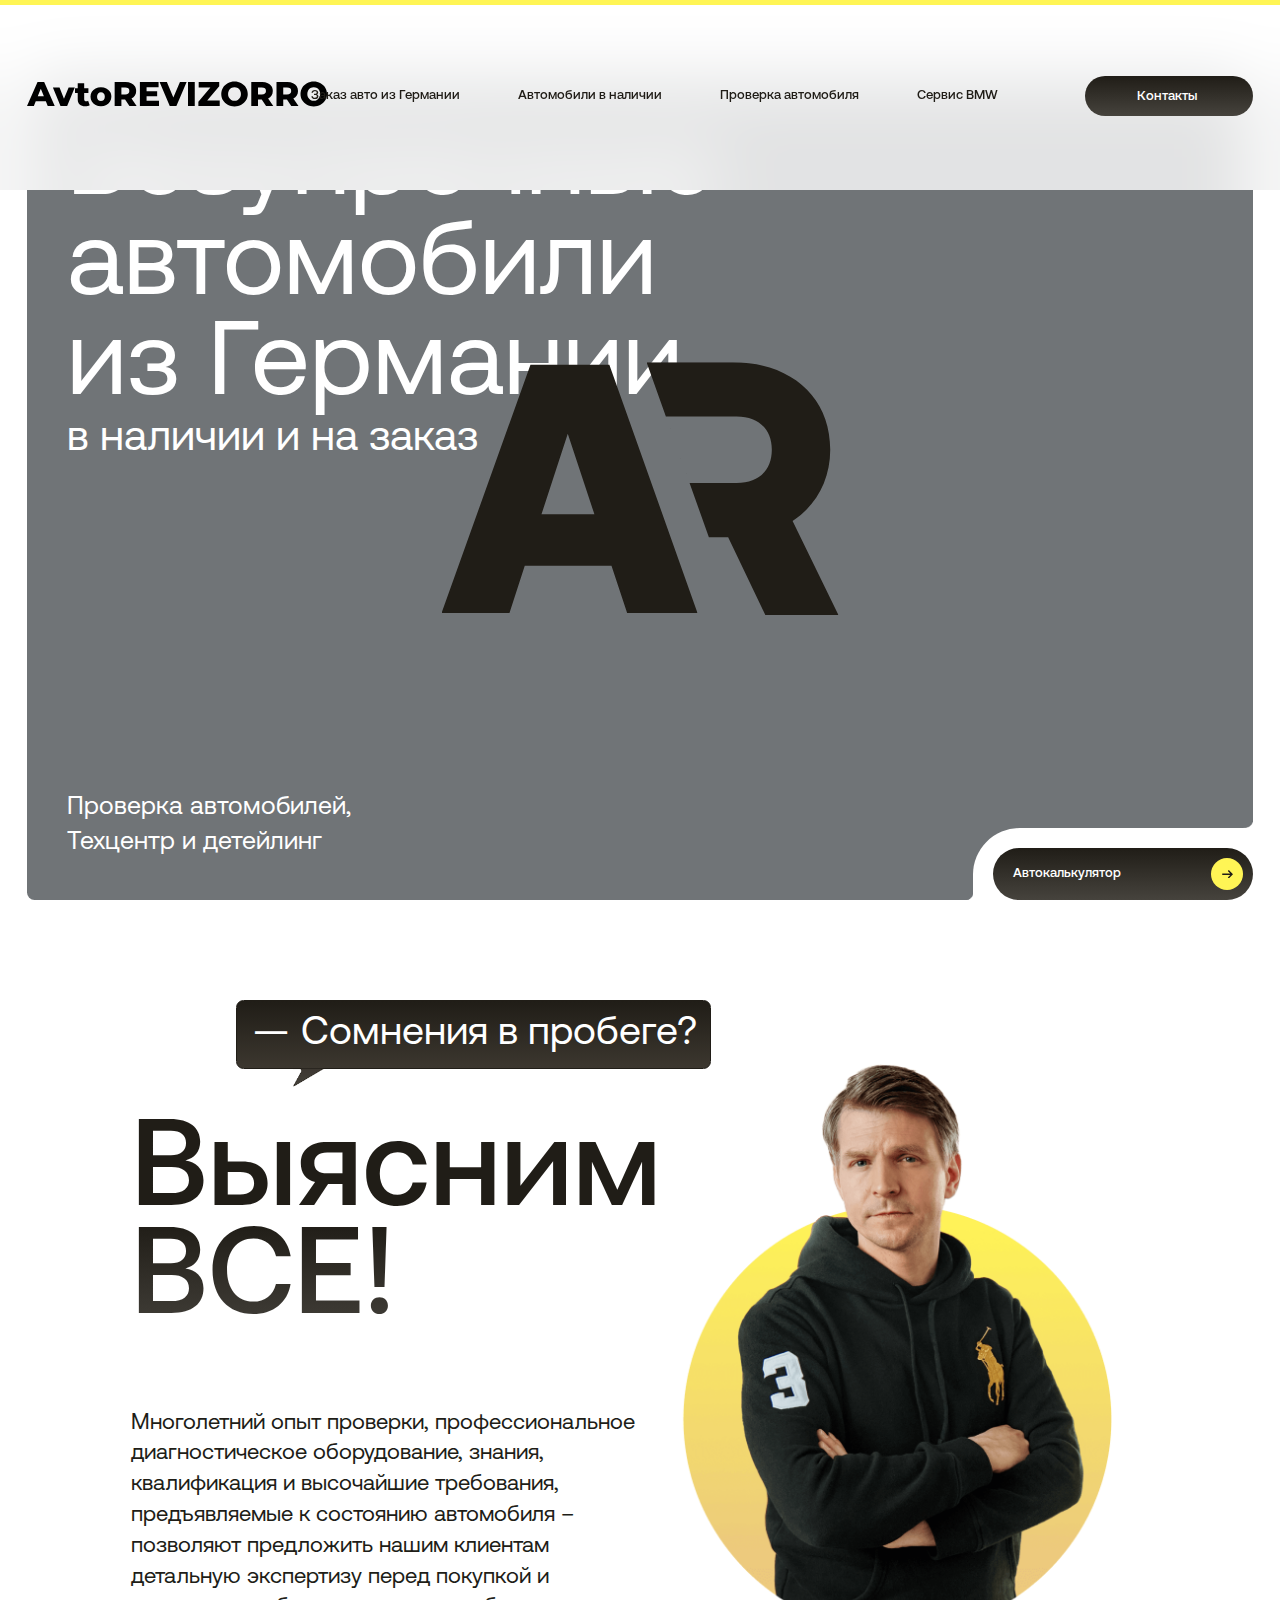
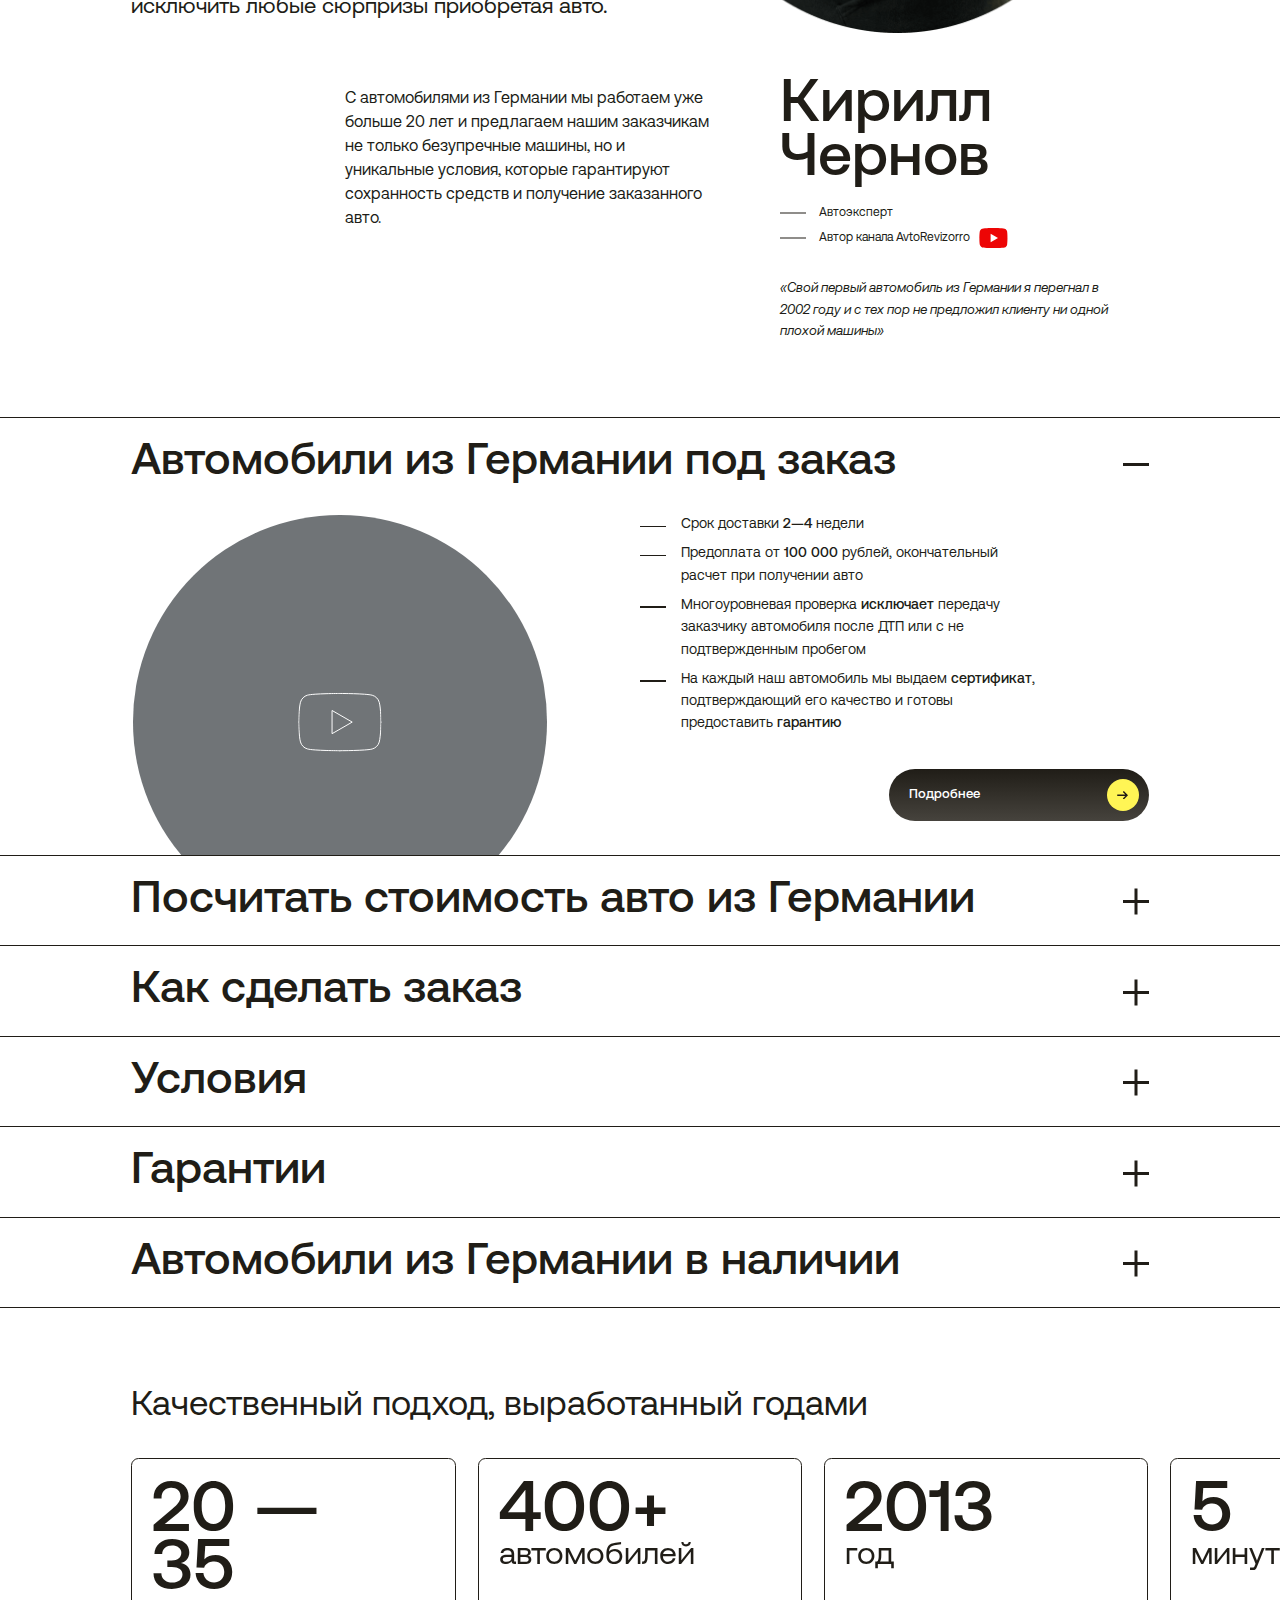
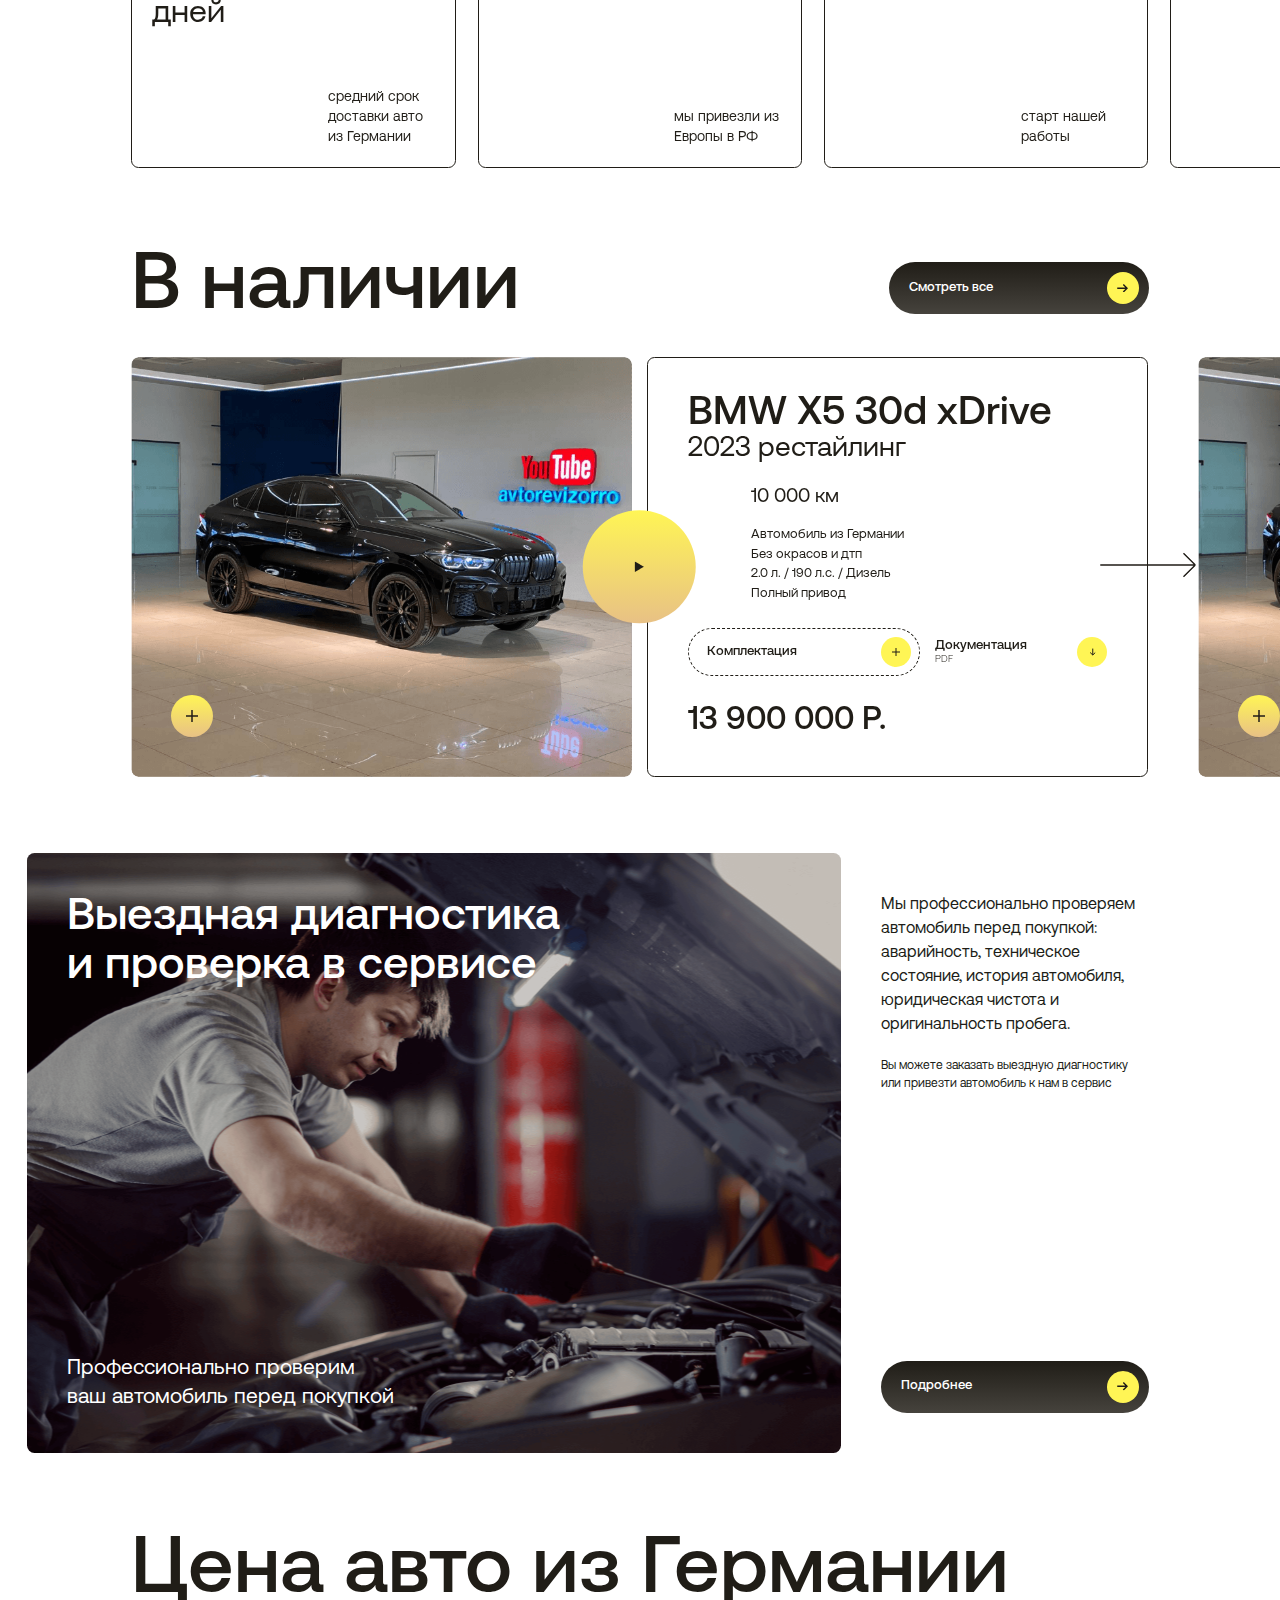
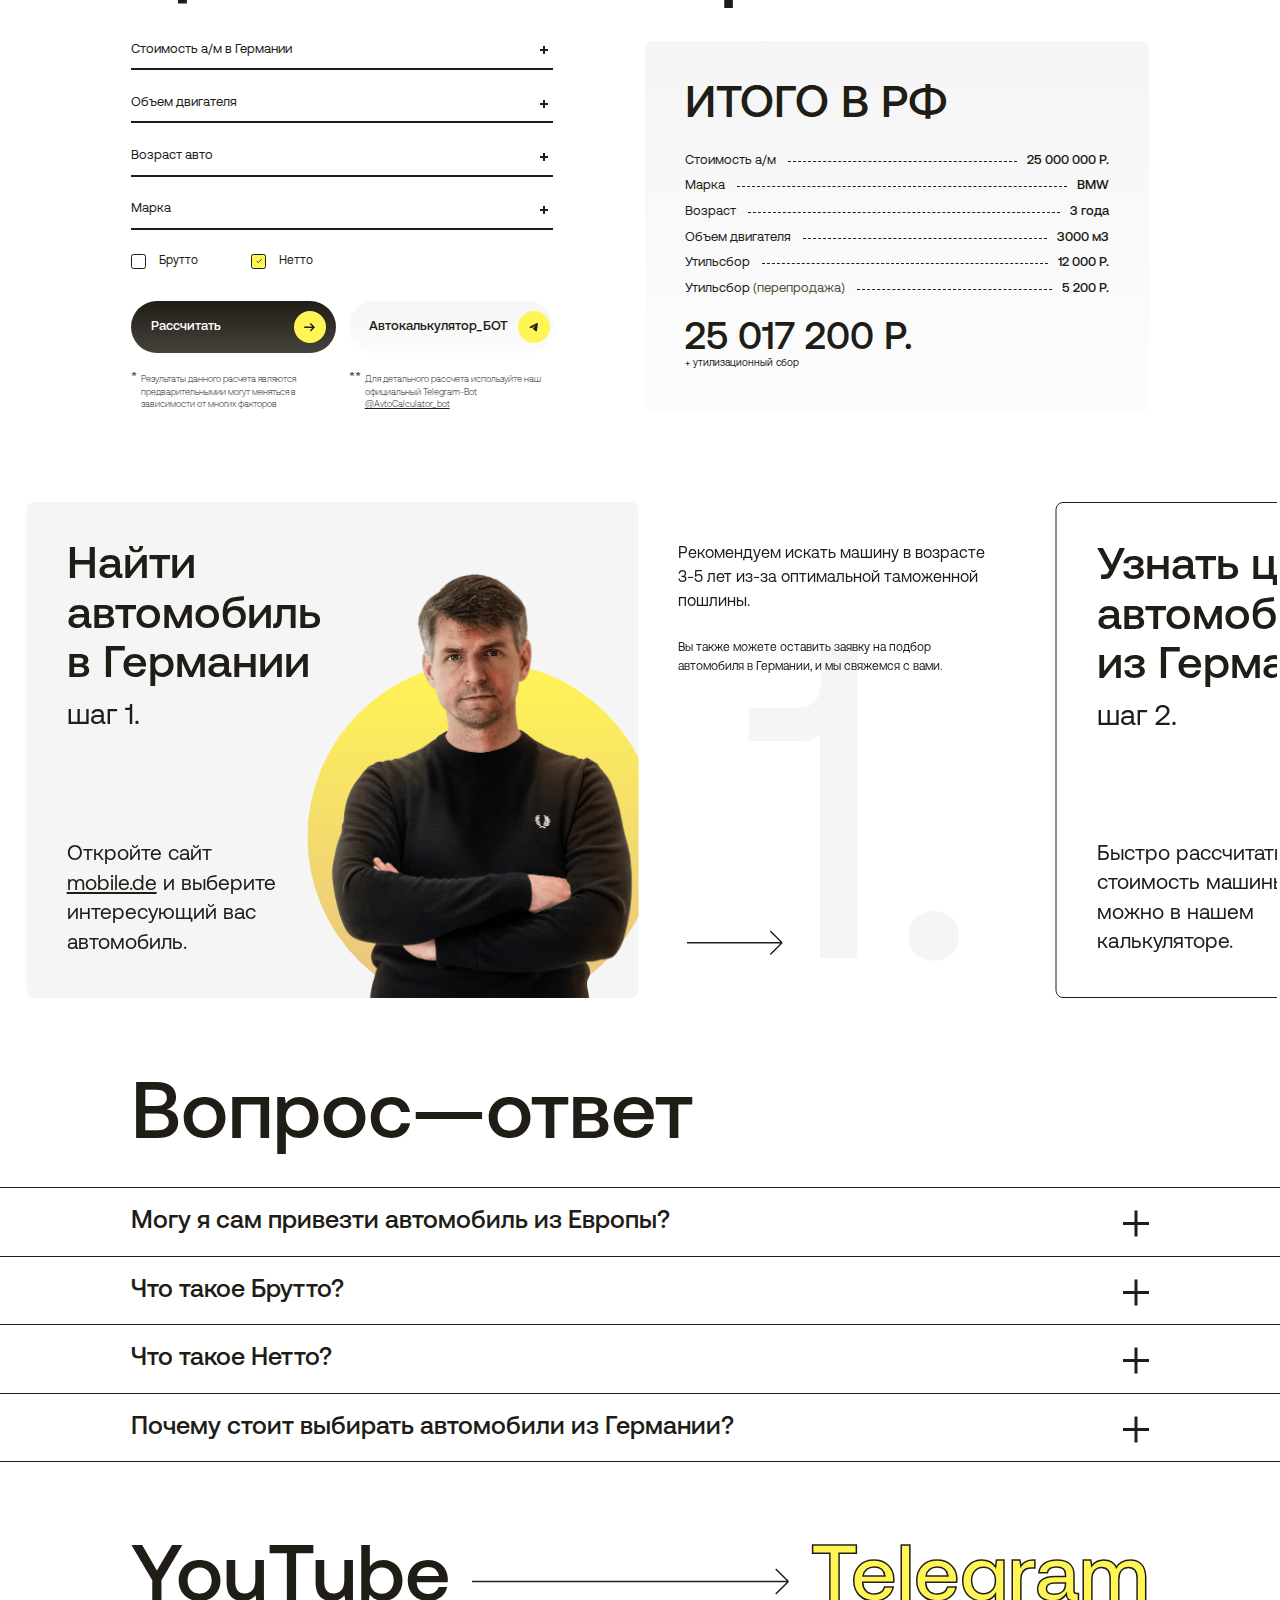
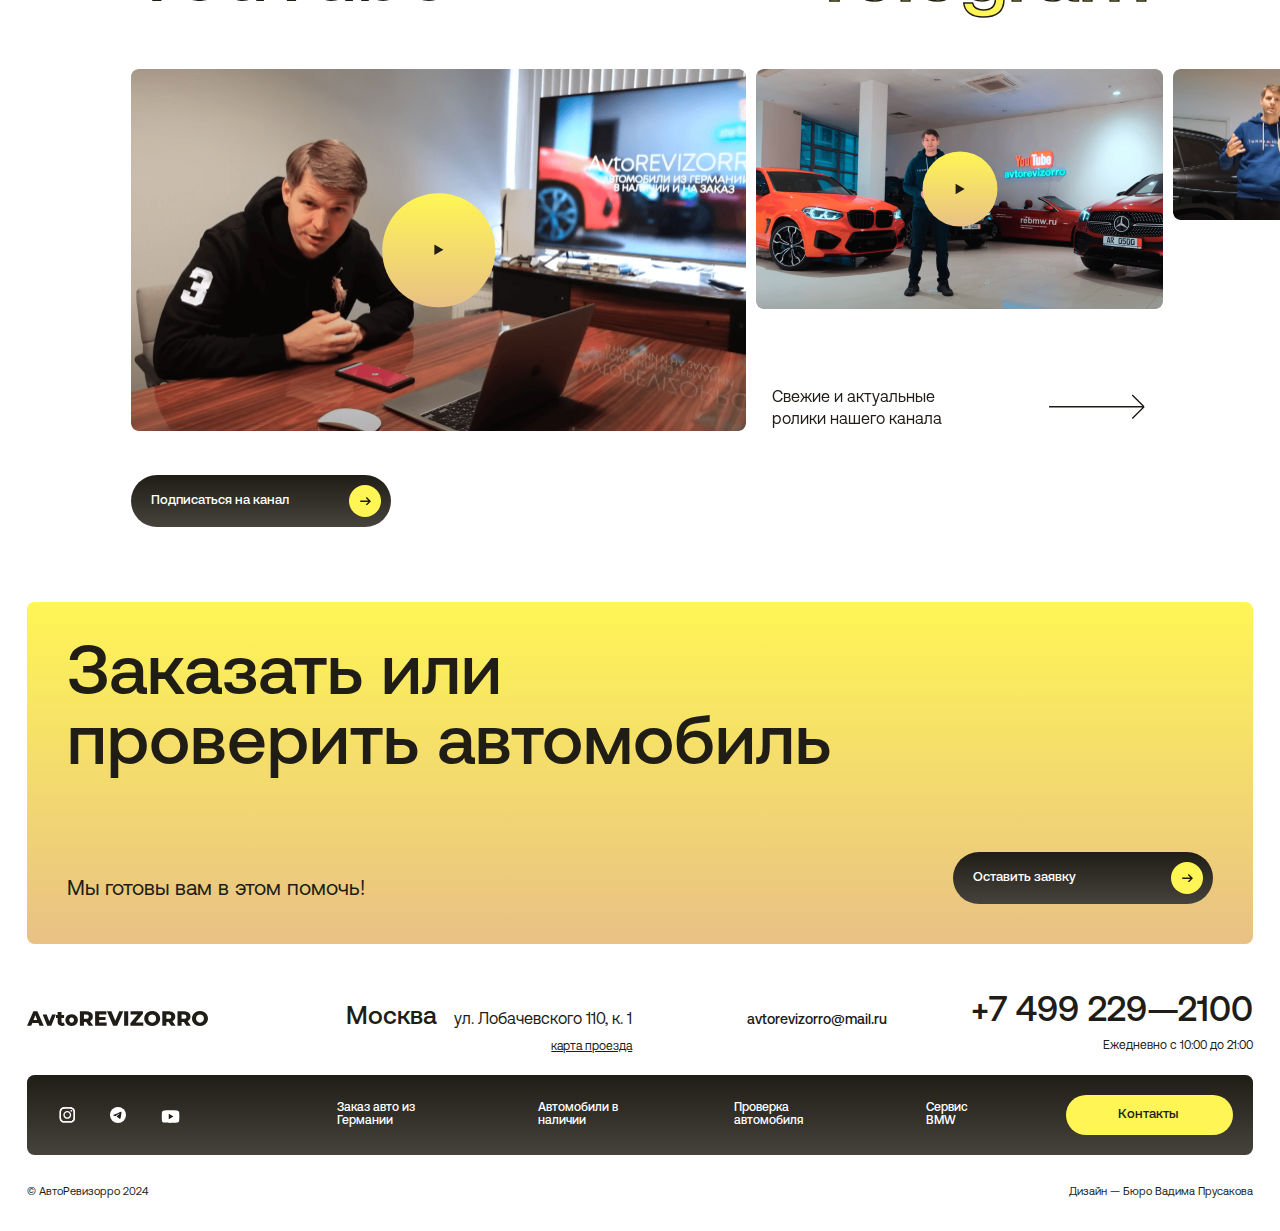
==== commit d1fd7771: "Add files via upload" ====
--- a/index.html
+++ b/index.html
@@ -12,6 +12,11 @@
 <body>
 	<!--Sprite-->
 	<svg style="display: none;">
+		<symbol id="logo-icon" viewBox="0 0 362.982 30.0293">
+			<g>
+				<path id="Vector" d="M346.943 23.2832C348.404 23.2832 349.714 22.9375 350.904 22.2598C352.078 21.5664 353.012 20.6016 353.705 19.3672C354.398 18.1016 354.729 16.6562 354.729 15.0449C354.729 13.418 354.383 11.9883 353.705 10.7539C353.012 9.48828 352.078 8.50977 350.904 7.83203C349.729 7.13867 348.404 6.80664 346.943 6.80664C345.482 6.80664 344.172 7.1543 342.982 7.83203C341.807 8.52344 340.874 9.48828 340.181 10.7539C339.488 11.9883 339.157 13.418 339.157 15.0449C339.157 16.6719 339.503 18.1016 340.181 19.3672C340.874 20.6016 341.807 21.5664 342.982 22.2598C344.172 22.9375 345.497 23.2832 346.943 23.2832ZM346.943 30.0293C343.885 30.0293 341.145 29.3828 338.705 28.0879C336.28 26.793 334.383 25.0156 332.982 22.7266C331.611 20.4512 330.919 17.877 330.919 15.0156C330.919 12.1543 331.611 9.59375 332.982 7.30469C334.383 5.0293 336.295 3.23828 338.705 1.94336C341.145 0.648438 343.901 0 346.943 0C349.985 0 352.726 0.648438 355.151 1.94336C357.59 3.23828 359.503 5.01562 360.873 7.30469C362.274 9.57812 362.982 12.1543 362.982 15.0156C362.982 17.877 362.289 20.4375 360.873 22.7266C359.503 25 357.59 26.793 355.151 28.0879C352.726 29.3984 350 30.0293 346.943 30.0293ZM319.654 11.2793C319.654 9.93945 319.232 8.88477 318.373 8.14844C317.515 7.41016 316.265 7.0332 314.578 7.0332L310.045 7.0332L310.045 15.4824L314.578 15.4824C316.25 15.4824 317.515 15.1211 318.373 14.4121C319.232 13.6738 319.654 12.6348 319.654 11.2793ZM314.503 21.793L310.045 21.793L310.045 29.457L301.883 29.457L301.883 0.601562L315.075 0.601562C317.681 0.601562 319.955 1.03906 321.883 1.92773C323.81 2.78711 325.286 4.02148 326.34 5.63281C327.38 7.22852 327.907 9.11133 327.907 11.2793C327.907 13.373 327.41 15.1953 326.416 16.7617C325.452 18.2988 324.066 19.5039 322.259 20.3906L328.479 29.457L319.744 29.457L314.503 21.793ZM289.142 11.2793C289.142 9.93945 288.72 8.88477 287.861 8.14844C287.003 7.41016 285.753 7.0332 284.066 7.0332L279.533 7.0332L279.533 15.4824L284.066 15.4824C285.738 15.4824 287.003 15.1211 287.861 14.4121C288.72 13.6738 289.142 12.6348 289.142 11.2793ZM283.991 21.793L279.533 21.793L279.533 29.457L271.37 29.457L271.37 0.601562L284.563 0.601562C287.169 0.601562 289.443 1.03906 291.37 1.92773C293.298 2.78711 294.774 4.02148 295.828 5.63281C296.867 7.22852 297.395 9.11133 297.395 11.2793C297.395 13.373 296.898 15.1953 295.904 16.7617C294.94 18.2988 293.554 19.5039 291.747 20.3906L297.967 29.457L289.232 29.457L283.991 21.793ZM251.069 23.2832C252.53 23.2832 253.84 22.9375 255.03 22.2598C256.205 21.5664 257.139 20.6016 257.831 19.3672C258.524 18.1016 258.855 16.6562 258.855 15.0449C258.855 13.418 258.509 11.9883 257.831 10.7539C257.139 9.48828 256.205 8.50977 255.03 7.83203C253.855 7.13867 252.53 6.80664 251.069 6.80664C249.608 6.80664 248.298 7.1543 247.108 7.83203C245.934 8.52344 245 9.48828 244.307 10.7539C243.614 11.9883 243.283 13.418 243.283 15.0449C243.283 16.6719 243.63 18.1016 244.307 19.3672C245 20.6016 245.934 21.5664 247.108 22.2598C248.298 22.9375 249.608 23.2832 251.069 23.2832ZM251.069 30.0293C248.012 30.0293 245.271 29.3828 242.831 28.0879C240.407 26.793 238.509 25.0156 237.108 22.7266C235.738 20.4512 235.045 17.877 235.045 15.0156C235.045 12.1543 235.738 9.59375 237.108 7.30469C238.509 5.0293 240.422 3.23828 242.831 1.94336C245.271 0.648438 248.027 0 251.069 0C254.127 0 256.852 0.648438 259.277 1.94336C261.717 3.23828 263.63 5.01562 265 7.30469C266.401 9.57812 267.108 12.1543 267.108 15.0156C267.108 17.877 266.416 20.4375 265 22.7266C263.63 25 261.717 26.793 259.277 28.0879C256.852 29.3984 254.127 30.0293 251.069 30.0293ZM233.193 22.9824L233.193 29.457L207.349 29.457L207.349 24.3516L221.898 7.07812L207.726 7.07812L207.726 0.601562L232.575 0.601562L232.575 5.70703L218.027 22.9824L233.193 22.9824ZM194.819 0.601562L202.982 0.601562L202.982 29.457L194.819 29.457L194.819 0.601562ZM193.133 0.601562L180.768 29.457L172.726 29.457L160.407 0.601562L169.232 0.601562L177.063 19.3984L185.06 0.601562L193.133 0.601562ZM159.744 23.1484L159.744 29.457L136.581 29.457L136.581 0.601562L159.217 0.601562L159.217 6.91211L144.669 6.91211L144.669 11.7773L157.485 11.7773L157.485 17.877L144.669 17.877L144.669 23.1484L159.744 23.1484ZM123.825 11.2793C123.825 9.93945 123.404 8.88477 122.545 8.14844C121.687 7.41016 120.437 7.0332 118.75 7.0332L114.217 7.0332L114.217 15.4824L118.75 15.4824C120.422 15.4824 121.687 15.1211 122.545 14.4121C123.404 13.6738 123.825 12.6348 123.825 11.2793ZM118.675 21.793L114.217 21.793L114.217 29.457L106.054 29.457L106.054 0.601562L119.247 0.601562C121.852 0.601562 124.126 1.03906 126.054 1.92773C127.982 2.78711 129.458 4.02148 130.512 5.63281C131.551 7.22852 132.078 9.11133 132.078 11.2793C132.078 13.373 131.581 15.1953 130.587 16.7617C129.624 18.2988 128.238 19.5039 126.431 20.3906L132.651 29.457L123.916 29.457L118.675 21.793ZM89.4579 23.6152C90.8284 23.6152 91.9578 23.1484 92.8313 22.2129C93.7048 21.25 94.1566 19.9395 94.1566 18.2539C94.1566 16.5957 93.7198 15.3164 92.8313 14.3828C91.9578 13.4492 90.8284 12.9824 89.4579 12.9824C88.0874 12.9824 86.9579 13.4492 86.0844 14.3828C85.2108 15.3164 84.759 16.6113 84.759 18.2539C84.759 19.9238 85.1958 21.25 86.0844 22.2129C86.9579 23.1484 88.0723 23.6152 89.4579 23.6152ZM89.4579 29.834C87.0632 29.834 84.9097 29.3379 82.9819 28.3438C81.0542 27.3496 79.5482 25.9785 78.4487 24.2168C77.3795 22.4551 76.8374 20.4668 76.8374 18.2383C76.8374 16.0391 77.3645 14.0664 78.4487 12.3047C79.5482 10.543 81.0392 9.1875 82.9368 8.22266C84.8645 7.22852 87.0331 6.73242 89.4427 6.73242C91.8674 6.73242 94.0361 7.22852 95.9487 8.22266C97.8916 9.20117 99.3826 10.5566 100.452 12.3184C101.521 14.0508 102.063 16.0234 102.063 18.2539C102.063 20.4824 101.521 22.4707 100.452 24.2324C99.3826 25.9941 97.8765 27.3652 95.9639 28.3594C94.0361 29.3379 91.8674 29.834 89.4579 29.834ZM75.8735 28.5547C75.2108 28.9609 74.3976 29.2773 73.4489 29.5039C72.515 29.7285 71.506 29.834 70.4368 29.834C67.5302 29.834 65.2861 29.127 63.7198 27.6953C62.1536 26.2656 61.3705 24.1406 61.3705 21.3105L61.3705 13.7949L58.1174 13.7949L58.1174 7.95117L61.3705 7.95117L61.3705 2.13867L69.2018 2.13867L69.2018 7.95117L74.3073 7.95117L74.3073 13.8105L69.2018 13.8105L69.2018 21.2344C69.2018 22.0332 69.4126 22.666 69.8193 23.1328C70.256 23.5684 70.8434 23.7949 71.5511 23.7949C72.4548 23.7949 73.2531 23.5547 73.9458 23.0879L75.8735 28.5547ZM57.8163 7.12305L48.5844 29.457L40.5121 29.457L31.3253 7.12305L39.3674 7.12305L44.7289 20.7676L50.3765 7.12305L57.8163 7.12305ZM20.4066 17.832L16.7018 8.59961L12.9969 17.832L20.4066 17.832ZM22.8011 23.8555L10.6024 23.8555L8.32837 29.457L0 29.457L12.741 0.601562L20.7831 0.601562L33.5542 29.457L25.0602 29.457L22.8011 23.8555Z" fill-opacity="1.000000" fill-rule="nonzero"/>
+			</g>
+		</symbol>
 		<symbol id="arrow-icon" viewBox="0 0 18.7572 14.7571">
 			<g>
 				<path id="Vector 4" d="M0 7.37854L17 7.37854M10.5778 13.8785L17 7.37854L10.5778 0.87854" stroke-opacity="1.000000" stroke-width="2.500000"/>
@@ -36,6 +41,11 @@
 		<symbol id="arrow-long_r" viewBox="0 0 104 55">
 			<g>
 				<path d="M208 27.5H3M3 27.5L28.5 2M3 27.5L28.5 53" stroke-width="3"/>
+			</g>
+		</symbol>
+		<symbol id="arrow-long_xx" viewBox="0 0 498 55">
+			<g>
+				<path d="M0 27.5H495M495 27.5L469.5 2M495 27.5L469.5 53" stroke-width="3"/>
 			</g>
 		</symbol>
 		<symbol id="tg-icon" viewBox="0 0 23 23">
@@ -71,7 +81,9 @@
 			<div class="container">
 				<div class="header__inner">
 					<a href="/" class="header__logo">
-						<img src="assets/images/logo.svg" alt="">
+						<svg>
+							<use xlink:href="#logo-icon"></use>
+						</svg>
 					</a>
 					<div class="header__menu">
 						<div class="header__menu-inner">
@@ -80,10 +92,18 @@
 								<span>Закрыть</span>
 							</div>
 							<nav class="header__nav">
-								<a href="order.html" class="header__link">Заказ авто из Германии</a>
-								<a href="cars.html" class="header__link">Автомобили в наличии </a>
-								<a href="check.html" class="header__link">Проверка автомобиля </a>
-								<a href="service.html" class="header__link">Сервис BMW</a>
+								<a href="order.html" class="header__link">
+									<span>Заказ авто из Германии</span>
+								</a>
+								<a href="cars.html" class="header__link">
+									<span>Автомобили в наличии </span>
+								</a>
+								<a href="check.html" class="header__link">
+									<span>Проверка автомобиля </span>
+								</a>
+								<a href="service.html" class="header__link">
+									<span>Сервис BMW</span>
+								</a>
 								<div class="header__buttons">
 									<a href="contact.html" class="header__btn">
 										<span>Контакты</span>
@@ -163,7 +183,7 @@
 						</div>
 						<div class="about__col">
 							<div class="about__photo">
-								<img src="assets/images/kir_main.png" alt="">
+								<img src="assets/images/kir_main.png " srcset="assets/images/kir_main.png 1920w, assets/images/kir_main_x.png 2560w" alt="">
 								<img src="assets/images/kir-mobile.png" alt="">
 							</div>
 							<div class="about__person">
@@ -539,7 +559,7 @@
 								<div class="cars__item">
 									<div class="cars__photo">
 										<div class="cars__photo__content">
-											<img src="assets/images/car.png" alt="">
+											<img src="assets/images/car.png" srcset="assets/images/car.png 1920w, assets/images/car_x.png 2560w" alt="">
 										</div>
 										<a href="#" class="btn-plus open-popup" data-popup="popup-cars">
 											<svg>
@@ -684,7 +704,7 @@
 								<div class="cars__item">
 									<div class="cars__photo">
 										<div class="cars__photo__content">
-											<img src="assets/images/car.png" alt="">
+											<img src="assets/images/car.png" srcset="assets/images/car.png 1920w, assets/images/car_x.png 2560w" alt="">
 										</div>
 										<a href="#" class="btn-plus open-popup" data-popup="popup-cars">
 											<svg>
@@ -829,7 +849,7 @@
 								<div class="cars__item">
 									<div class="cars__photo">
 										<div class="cars__photo__content">
-											<img src="assets/images/car.png" alt="">
+											<img src="assets/images/car.png" srcset="assets/images/car.png 1920w, assets/images/car_x.png 2560w" alt="">
 										</div>
 										<a href="#" class="btn-plus open-popup" data-popup="popup-cars">
 											<svg>
@@ -974,7 +994,7 @@
 								<div class="cars__item">
 									<div class="cars__photo">
 										<div class="cars__photo__content">
-											<img src="assets/images/car.png" alt="">
+											<img src="assets/images/car.png" srcset="assets/images/car.png 1920w, assets/images/car_x.png 2560w" alt="">
 										</div>
 										<a href="#" class="btn-plus open-popup" data-popup="popup-cars">
 											<svg>
@@ -1119,7 +1139,7 @@
 								<div class="cars__item">
 									<div class="cars__photo">
 										<div class="cars__photo__content">
-											<img src="assets/images/car.png" alt="">
+											<img src="assets/images/car.png" srcset="assets/images/car.png 1920w, assets/images/car_x.png 2560w" alt="">
 										</div>
 										<a href="#" class="btn-plus open-popup" data-popup="popup-cars">
 											<svg>
@@ -1264,7 +1284,7 @@
 								<div class="cars__item">
 									<div class="cars__photo">
 										<div class="cars__photo__content">
-											<img src="assets/images/car.png" alt="">
+											<img src="assets/images/car.png" srcset="assets/images/car.png 1920w, assets/images/car_x.png 2560w" alt="">
 										</div>
 										<a href="#" class="btn-plus open-popup" data-popup="popup-cars">
 											<svg>
@@ -1435,7 +1455,7 @@
 				<div class="container">
 					<div class="diagnostics__inner">
 						<div class="diagnostics__photo">
-							<img src="assets/images/diagnostics.png" alt="">
+							<img src="assets/images/diagnostics.png" srcset="assets/images/diagnostics.png 1920w, assets/images/diagnostics_x.png 2560w" alt="">
 							<h3 class="diagnostics__title">Выездная диагностика<br> и проверка в сервисе</h3>
 							<div class="diagnostics__subtitle">Профессионально проверим<br> ваш автомобиль перед покупкой</div>
 						</div>
@@ -1620,7 +1640,7 @@
 											</div>
 										</div>
 										<div class="steps__photo">
-											<img src="assets/images/steps_1.png" alt="">
+											<img src="assets/images/steps_1.png" srcset="assets/images/steps_1.png 1920w, assets/images/steps_1_x.png 2560w" alt="">
 										</div>
 									</div>
 									<div class="steps__about">
@@ -1643,7 +1663,7 @@
 											</div>
 										</div>
 										<div class="steps__photo">
-											<img src="assets/images/steps_2.png" alt="">
+											<img src="assets/images/steps_2.png" srcset="assets/images/steps_2.png 1920w, assets/images/steps_2_x.png 2560w" alt="">
 										</div>
 									</div>
 									<div class="steps__about">
@@ -1668,7 +1688,7 @@
 											</div>
 										</div>
 										<div class="steps__photo">
-											<img src="assets/images/steps_3.png" alt="">
+											<img src="assets/images/steps_3.png" srcset="assets/images/steps_3.png 1920w, assets/images/steps_3_x.png 2560w" alt="">
 										</div>
 									</div>
 									<div class="steps__about">
@@ -1691,7 +1711,7 @@
 											</div>
 										</div>
 										<div class="steps__photo">
-											<img src="assets/images/steps_4.png" alt="">
+											<img src="assets/images/steps_4.png" srcset="assets/images/steps_4.png 1920w, assets/images/steps_4_x.png 2560w" alt="">
 										</div>
 									</div>
 									<div class="steps__about">
@@ -1714,7 +1734,7 @@
 											</div>
 										</div>
 										<div class="steps__photo">
-											<img src="assets/images/steps_5.png" alt="">
+											<img src="assets/images/steps_5.png" srcset="assets/images/steps_5.png 1920w, assets/images/steps_5_x.png 2560w" alt="">
 										</div>
 									</div>
 									<div class="steps__about">
@@ -1737,7 +1757,7 @@
 											</div>
 										</div>
 										<div class="steps__photo">
-											<img src="assets/images/steps_6.png" alt="">
+											<img src="assets/images/steps_6.png" srcset="assets/images/steps_6.png 1920w, assets/images/steps_6_x.png 2560w" alt="">
 										</div>
 									</div>
 									<div class="steps__about">
@@ -1760,7 +1780,7 @@
 											</div>
 										</div>
 										<div class="steps__photo">
-											<img src="assets/images/steps_7.png" alt="">
+											<img src="assets/images/steps_7.png" srcset="assets/images/steps_7.png 1920w, assets/images/steps_7_x.png 2560w" alt="">
 										</div>
 									</div>
 									<div class="steps__about">
@@ -1861,7 +1881,7 @@
 								<div class="social__slide swiper-slide">
 									<div class="social__item">
 										<div class="social__content">
-											<img src="assets/images/preview_1.png" alt="">
+											<img src="assets/images/preview_1.png" srcset="assets/images/preview_1.png 1920w, assets/images/preview_1_x.png 2560w" alt="">
 										</div>
 										<a href="https://www.youtube.com/@AvtoREVIZORRO" class="btn-play" target="blank">
 											<svg>
@@ -1873,7 +1893,7 @@
 								<div class="social__slide swiper-slide">
 									<div class="social__item">
 										<div class="social__content">
-											<img src="assets/images/preview_2.png" alt="">
+											<img src="assets/images/preview_2.png" srcset="assets/images/preview_2.png 1920w, assets/images/preview_2_x.png 2560w" alt="">
 										</div>
 										<a href="https://www.youtube.com/@AvtoREVIZORRO" class="btn-play" target="blank">
 											<svg>
@@ -1885,7 +1905,7 @@
 								<div class="social__slide swiper-slide">
 									<div class="social__item">
 										<div class="social__content">
-											<img src="assets/images/preview_3.png" alt="">
+											<img src="assets/images/preview_3.png" srcset="assets/images/preview_3.png 1920w, assets/images/preview_3_x.png 2560w" alt="">
 										</div>
 										<a href="https://www.youtube.com/@AvtoREVIZORRO" class="btn-play" target="blank">
 											<svg>
@@ -1897,7 +1917,7 @@
 								<div class="social__slide swiper-slide">
 									<div class="social__item">
 										<div class="social__content">
-											<img src="assets/images/preview_1.png" alt="">
+											<img src="assets/images/preview_1.png" srcset="assets/images/preview_1.png 1920w, assets/images/preview_1_x.png 2560w" alt="">
 										</div>
 										<a href="https://www.youtube.com/@AvtoREVIZORRO" class="btn-play" target="blank">
 											<svg>
@@ -1909,7 +1929,7 @@
 								<div class="social__slide swiper-slide">
 									<div class="social__item">
 										<div class="social__content">
-											<img src="assets/images/preview_2.png" alt="">
+											<img src="assets/images/preview_2.png" srcset="assets/images/preview_2.png 1920w, assets/images/preview_2_x.png 2560w" alt="">
 										</div>
 										<a href="https://www.youtube.com/@AvtoREVIZORRO" class="btn-play" target="blank">
 											<svg>
@@ -1921,7 +1941,7 @@
 								<div class="social__slide swiper-slide">
 									<div class="social__item">
 										<div class="social__content">
-											<img src="assets/images/preview_3.png" alt="">
+											<img src="assets/images/preview_3.png" srcset="assets/images/preview_3.png 1920w, assets/images/preview_3_x.png 2560w" alt="">
 										</div>
 										<a href="https://www.youtube.com/@AvtoREVIZORRO" class="btn-play" target="blank">
 											<svg>
@@ -1933,7 +1953,7 @@
 								<div class="social__slide swiper-slide">
 									<div class="social__item">
 										<div class="social__content">
-											<img src="assets/images/preview_1.png" alt="">
+											<img src="assets/images/preview_1.png" srcset="assets/images/preview_1.png 1920w, assets/images/preview_1_x.png 2560w" alt="">
 										</div>
 										<a href="https://www.youtube.com/@AvtoREVIZORRO" class="btn-play" target="blank">
 											<svg>
@@ -1945,7 +1965,7 @@
 								<div class="social__slide swiper-slide">
 									<div class="social__item">
 										<div class="social__content">
-											<img src="assets/images/preview_2.png" alt="">
+											<img src="assets/images/preview_2.png" srcset="assets/images/preview_2.png 1920w, assets/images/preview_2_x.png 2560w" alt="">
 										</div>
 										<a href="https://www.youtube.com/@AvtoREVIZORRO" class="btn-play" target="blank">
 											<svg>
@@ -1957,7 +1977,43 @@
 								<div class="social__slide swiper-slide">
 									<div class="social__item">
 										<div class="social__content">
-											<img src="assets/images/preview_3.png" alt="">
+											<img src="assets/images/preview_3.png" srcset="assets/images/preview_3.png 1920w, assets/images/preview_3_x.png 2560w" alt="">
+										</div>
+										<a href="https://www.youtube.com/@AvtoREVIZORRO" class="btn-play" target="blank">
+											<svg>
+												<use xlink:href="#play-icon"></use>
+											</svg>
+										</a>
+									</div>
+								</div><!--/social__slide-->
+								<div class="social__slide swiper-slide">
+									<div class="social__item">
+										<div class="social__content">
+											<img src="assets/images/preview_1.png" srcset="assets/images/preview_1.png 1920w, assets/images/preview_1_x.png 2560w" alt="">
+										</div>
+										<a href="https://www.youtube.com/@AvtoREVIZORRO" class="btn-play" target="blank">
+											<svg>
+												<use xlink:href="#play-icon"></use>
+											</svg>
+										</a>
+									</div>
+								</div><!--/social__slide-->
+								<div class="social__slide swiper-slide">
+									<div class="social__item">
+										<div class="social__content">
+											<img src="assets/images/preview_2.png" srcset="assets/images/preview_2.png 1920w, assets/images/preview_2_x.png 2560w" alt="">
+										</div>
+										<a href="https://www.youtube.com/@AvtoREVIZORRO" class="btn-play" target="blank">
+											<svg>
+												<use xlink:href="#play-icon"></use>
+											</svg>
+										</a>
+									</div>
+								</div><!--/social__slide-->
+								<div class="social__slide swiper-slide">
+									<div class="social__item">
+										<div class="social__content">
+											<img src="assets/images/preview_3.png" srcset="assets/images/preview_3.png 1920w, assets/images/preview_3_x.png 2560w" alt="">
 										</div>
 										<a href="https://www.youtube.com/@AvtoREVIZORRO" class="btn-play" target="blank">
 											<svg>
--- a/assets/css/style.css
+++ b/assets/css/style.css
@@ -635,6 +635,32 @@
   100% {
     opacity: 1; } }
 
+@keyframes slideInLeft {
+  0% {
+    opacity: 0;
+    transform: translateX(0); }
+  25% {
+    opacity: 1;
+    transform: translateX(0); }
+  50% {
+    opacity: 1;
+    transform: translateX(0); }
+  100% {
+    transform: translateX(-60vw); } }
+
+@keyframes slideInRight {
+  0% {
+    opacity: 0;
+    transform: translateX(0); }
+  25% {
+    opacity: 1;
+    transform: translateX(0); }
+  50% {
+    opacity: 1;
+    transform: translateX(0); }
+  100% {
+    transform: translateX(60vw); } }
+
 /*============Popup==========*/
 .popup {
   width: 100%;
@@ -713,7 +739,284 @@
       .form-radiobox input:checked + label span:first-child:after {
         opacity: 1; }
 
+.form-input {
+  position: relative; }
+  .form-input input, .form-input textarea {
+    width: 100%;
+    background-color: #ffffff;
+    border-radius: 0.39vw;
+    padding: 1.4vw 3vw 1.2vw 1.72vw;
+    border: 1px solid #201d17;
+    font-family: "Aeonik Pro", sans-serif;
+    font-size: 1.17vw;
+    font-weight: 400;
+    color: #201d17;
+    line-height: 1.4;
+    transition: all .3s linear; }
+    .form-input input::placeholder, .form-input textarea::placeholder {
+      color: #201d17;
+      opacity: 0;
+      transition: all .3s linear; }
+    .form-input input:focus, .form-input textarea:focus {
+      background-color: #fff555; }
+      .form-input input:focus::placeholder, .form-input textarea:focus::placeholder {
+        opacity: 1; }
+    .form-input input.active + label, .form-input textarea.active + label {
+      font-size: 0.7vw;
+      top: 0.5vw;
+      transform: translate(0, 0); }
+      .form-input input.active + label span, .form-input textarea.active + label span {
+        font-size: 0.55vw; }
+  .form-input textarea {
+    min-height: 15.39vw;
+    resize: none; }
+  .form-input label {
+    padding-top: 0.15vw;
+    font-family: "Aeonik Pro", sans-serif;
+    font-size: 1.17vw;
+    font-weight: 400;
+    color: #201d17;
+    line-height: 1.4;
+    transition: all .3s linear;
+    position: absolute;
+    top: 1.4vw;
+    left: 1.72vw;
+    z-index: 1; }
+    .form-input label span {
+      color: #594f3c; }
+      .form-input label span.brown {
+        font-size: 0.85vw;
+        margin-left: 11px; }
+  .form-input__error {
+    font-family: "Aeonik Pro", sans-serif;
+    font-size: 0.7vw;
+    font-weight: 400;
+    color: #e70505;
+    line-height: 1.4;
+    transition: all .3s linear;
+    position: absolute;
+    top: 0.5vw;
+    left: 1.72vw;
+    z-index: 1;
+    visibility: hidden; }
+  .form-input.active label {
+    font-size: 0.7vw;
+    top: 0.5vw;
+    transform: translate(0, 0); }
+    .form-input.active label .brown {
+      font-size: 0.5vw; }
+  .form-input.fill:after {
+    content: "";
+    width: 0.78vw;
+    height: 0.54vw;
+    background: url("../images/check-inp.svg") center no-repeat;
+    background-size: contain;
+    position: absolute;
+    top: 1.7vw;
+    right: 1.72vw;
+    z-index: 1; }
+  .form-input.error .form-input__error {
+    visibility: visible; }
+  .form-input.error:after {
+    content: "";
+    width: 0.54vw;
+    height: 0.54vw;
+    background: url("../images/close-red.svg") center no-repeat;
+    background-size: contain;
+    position: absolute;
+    top: 50%;
+    right: 1.72vw;
+    transform: translate(0, -50%);
+    z-index: 1; }
+  .form-input.error input {
+    border-color: #e70505; }
+    .form-input.error input.active + label {
+      opacity: 0; }
+  .form-input.error.active label {
+    opacity: 0; }
+
+.form__inner {
+  display: flex;
+  flex-wrap: wrap;
+  margin-left: -20px;
+  margin-bottom: -20px; }
+  .form__inner > * {
+    margin-left: 20px;
+    margin-bottom: 20px; }
+  .form__inner .form__item {
+    width: 100%; }
+    .form__inner .form__item_half {
+      width: calc(50% - 20px); }
+
+.form__description {
+  font-family: "Aeonik Pro", sans-serif;
+  font-size: 0.625vw;
+  margin-top: 0.78vw; }
+  .form__description span {
+    color: #594f3c;
+    font-size: 1vw; }
+
+.form__row {
+  margin-top: 5px;
+  display: flex;
+  align-items: center; }
+  .form__row .checkbox {
+    margin-right: 1.95vw; }
+
+.form__description {
+  margin-top: 2px;
+  font-size: 14px; }
+  .form__description span {
+    font-size: 28px; }
+
+.form__row {
+  justify-content: space-between; }
+
+.form-radio {
+  display: flex;
+  align-items: center;
+  flex-wrap: wrap;
+  border-radius: 0.39vw;
+  padding: 1.4vw 1.72vw 0.75vw 1.72vw;
+  border: 1px solid #dadada; }
+  .form-radio_big {
+    padding: 1.4vw 1.72vw 1.1vw 1.72vw;
+    margin-bottom: 10px; }
+  .form-radio__name {
+    font-family: "Aeonik Pro", sans-serif;
+    font-size: 1.17vw;
+    font-weight: 400;
+    color: #201d17;
+    line-height: 1.2;
+    margin-right: 12px;
+    padding-top: 0.26vw;
+    margin-bottom: 0.4vw; }
+    .form-radio__name span {
+      color: #594f3c; }
+  .form-radio__item {
+    margin-right: 1.4vw;
+    margin-bottom: 0.4vw; }
+    .form-radio__item:last-child {
+      margin-right: 0; }
+    .form-radio__item label {
+      display: flex;
+      align-items: center;
+      cursor: pointer; }
+  .form-radio__box {
+    display: inline-block;
+    width: 30px;
+    height: 30px;
+    flex: 0 0 30px;
+    border-radius: 50%;
+    border: 1px solid #201d17;
+    margin-right: 8px;
+    position: relative; }
+    .form-radio__box:after {
+      content: "";
+      width: 20px;
+      height: 20px;
+      border-radius: 50%;
+      background-color: #201d17;
+      position: absolute;
+      top: 50%;
+      left: 50%;
+      transform: translate(-50%, -50%);
+      z-index: 1;
+      opacity: 0;
+      transition: all .2s linear; }
+    @media (min-width: 2700px) {
+      .form-radio__box {
+        margin-right: 12px;
+        width: 45px;
+        height: 45px;
+        flex: 0 0 45px; }
+        .form-radio__box:after {
+          width: 30px;
+          height: 30px; } }
+  .form-radio__description {
+    font-family: "Aeonik Pro", sans-serif;
+    font-size: 1.01563vw;
+    font-weight: 400;
+    color: #201d17;
+    line-height: 1.4;
+    padding-top: 0.26vw; }
+    .form-radio__description_sub {
+      margin-bottom: -1.015625vw; }
+    .form-radio__description span {
+      white-space: nowrap;
+      display: block;
+      font-size: 0.7vw;
+      color: #594f3c;
+      margin-top: -0.2vw; }
+  .form-radio input {
+    display: none; }
+    .form-radio input:checked + label .form-radio__box {
+      background-color: #fff555; }
+      .form-radio input:checked + label .form-radio__box:after {
+        opacity: 1; }
+
+.form__option {
+  margin-top: 2.34vw;
+  margin-bottom: 3.125vw;
+  border-bottom: 1px solid #201d17;
+  padding-bottom: 2.1vw; }
+  .form__option-inner {
+    display: flex; }
+  .form__option-col {
+    margin-right: 8.32vw; }
+    .form__option-col:last-child {
+      margin-right: 0; }
+    .form__option-col .checkbox {
+      margin-bottom: 1.09vw; }
+
 /*============/form===========*/
+/*===========Checkbox========*/
+.checkbox label {
+  display: flex;
+  align-items: center;
+  cursor: pointer; }
+  .checkbox label span:first-child {
+    display: inline-block;
+    width: 1.171875vw;
+    height: 1.171875vw;
+    border-radius: 0.195vw;
+    border: 1px solid #201d17;
+    margin-right: 9px;
+    position: relative; }
+    .checkbox label span:first-child:after {
+      content: "";
+      width: 0.586vw;
+      height: 0.41vw;
+      background: url("../images/check.svg") center no-repeat;
+      background-size: contain;
+      position: absolute;
+      top: 50%;
+      left: 50%;
+      transform: translate(-50%, -50%);
+      z-index: 1;
+      opacity: 0;
+      transition: all .2s linear; }
+  .checkbox label span:nth-child(2) {
+    font-family: "Aeonik Pro", sans-serif;
+    font-size: 0.9375vw;
+    font-weight: 400;
+    line-height: 1.4;
+    color: #201d17;
+    padding-top: 0.26vw; }
+    .checkbox label span:nth-child(2) span {
+      color: #594f3c; }
+  .checkbox label a {
+    color: #201d17;
+    text-decoration: underline; }
+
+.checkbox input {
+  display: none; }
+  .checkbox input:checked + label span:first-child {
+    background-color: #fff555; }
+    .checkbox input:checked + label span:first-child:after {
+      opacity: 1; }
+
+/*===========/checkbox========*/
 /*========Jq-selectbox=======*/
 .jq-selectbox {
   width: 100%;
@@ -797,7 +1100,110 @@
         height: 100%; }
 
 /*========/jq-selectbox=======*/
+/*==========Selectbox========*/
+.selectbox {
+  cursor: pointer;
+  display: block;
+  background-color: #ffffff;
+  border-radius: 0.39vw;
+  padding: 1.4vw 1.72vw 1.25vw 1.72vw;
+  border: 1px solid #201d17;
+  font-family: "Aeonik Pro", sans-serif;
+  font-size: 1.17vw;
+  font-weight: 400;
+  color: #201d17;
+  line-height: 1.4;
+  transition: all .3s linear;
+  position: relative;
+  -webkit-tap-highlight-color: rgba(0, 0, 0, 0); }
+  .selectbox__select {
+    width: 100%;
+    min-height: 1.6vw;
+    transition: all .2s linear;
+    position: relative; }
+    .selectbox__select:before {
+      content: "";
+      width: 0.625vw;
+      height: 0.8vw;
+      background: url("../images/arrow-down.svg") center no-repeat;
+      background-size: contain;
+      position: absolute;
+      top: 50%;
+      right: -0.05vw;
+      z-index: 1;
+      transform: translate(0, -50%) rotate(0deg);
+      transition: all .3s linear; }
+    .selectbox__select.active:before {
+      transform: translate(0, -50%) rotate(180deg); }
+  .selectbox__select span, .selectbox__option span {
+    font-family: "Aeonik Pro", sans-serif;
+    font-size: 1.17vw;
+    font-weight: 400;
+    color: #201d17;
+    line-height: 1.4;
+    transition: all .3s linear; }
+  .selectbox__option {
+    padding: 1.05vw 1.72vw 1.05vw 1.72vw;
+    border-bottom: 1px solid #201d17;
+    transition: all .3s linear; }
+    .selectbox__option:hover {
+      background-color: #fff555; }
+    .selectbox__option:last-child {
+      border-bottom: none; }
+  .selectbox__dropdown {
+    overflow: hidden;
+    display: none;
+    width: calc(100% + 2px);
+    position: absolute;
+    top: calc(100% - 5px);
+    left: -1px;
+    z-index: 50;
+    background-color: #ffffff;
+    border-radius: 0 0 0.39vw 0.39vw;
+    border: 1px solid #201d17; }
+  .selectbox__inner {
+    display: flex;
+    flex-direction: column; }
+  .selectbox__label {
+    position: absolute;
+    top: 1.4vw;
+    left: 1.72vw;
+    font-family: "Aeonik Pro", sans-serif;
+    font-size: 1.17vw;
+    font-weight: 400;
+    color: #201d17;
+    line-height: 1.4; }
+    .selectbox__label span {
+      color: #594f3c; }
+      .selectbox__label span:last-child {
+        font-size: 0.86vw;
+        display: inline-block;
+        margin-left: 0.5vw; }
+    .selectbox__label.hide {
+      font-size: 0.7vw;
+      top: 0.5vw;
+      transform: translate(0, 0); }
+      .selectbox__label.hide span {
+        font-size: 0.55vw; }
+
+/*==========/selectbox========*/
 /*=============Adaptive===========*/
+@media (max-width: 1920px) {
+  .form-radio__box {
+    width: 22px;
+    height: 22px;
+    flex: 0 0 22px; }
+    .form-radio__box:after {
+      width: 14px;
+      height: 14px; }
+  .form-radio__description {
+    font-size: 18px;
+    padding-top: 4px; }
+    .form-radio__description_sub {
+      margin-bottom: -17px; }
+    .form-radio__description span {
+      font-size: 15px; } }
+
 @media (max-width: 1180px) {
   .form-radiobox label span:first-child {
     width: 24px;
@@ -808,6 +1214,98 @@
       height: 8.5px; }
   .form-radiobox label span:nth-child(2) {
     font-size: 18px; }
+  .form__item {
+    margin-bottom: 10px; }
+  .form__inner {
+    margin-bottom: -10px;
+    margin-left: -10px; }
+    .form__inner > * {
+      margin-left: 10px; }
+    .form__inner .form__item_half {
+      width: calc(50% - 10px); }
+  .form-input input, .form-input textarea {
+    padding: 22px 48px 18px 24px;
+    border-radius: 10px;
+    font-size: 20px; }
+    .form-input input.active + label, .form-input textarea.active + label {
+      font-size: 12px;
+      top: 5px; }
+      .form-input input.active + label .brown, .form-input textarea.active + label .brown {
+        font-size: 10px; }
+  .form-input textarea {
+    height: 230px; }
+  .form-input label {
+    top: 21px;
+    left: 24px;
+    font-size: 20px; }
+    .form-input label span.brown {
+      font-size: 15px; }
+  .form-input.active label {
+    font-size: 12px;
+    top: 5px; }
+    .form-input.active label .brown {
+      font-size: 10px; }
+  .form-input.fill:after {
+    top: 26px;
+    right: 24px;
+    width: 14px;
+    height: 10px; }
+  .form-input.error:after {
+    width: 12px;
+    height: 12px;
+    right: 24px; }
+  .form-input__error {
+    font-size: 12px;
+    left: 24px;
+    top: 5px; }
+  .form-radio {
+    padding: 22px 24px 13.5px 24px;
+    border-radius: 10px; }
+    .form-radio__name {
+      font-size: 20px;
+      margin-bottom: 5px; }
+    .form-radio__item {
+      margin-bottom: 5px;
+      margin-right: 20px; }
+  .selectbox {
+    padding: 22px 48px 18px 24px;
+    border-radius: 10px; }
+    .selectbox__select {
+      min-height: 28px; }
+      .selectbox__select span {
+        font-size: 20px; }
+      .selectbox__select:before {
+        width: 12px;
+        height: 15px;
+        right: -22px; }
+    .selectbox__dropdown {
+      border-radius: 0 0 10px 10px; }
+    .selectbox__label {
+      font-size: 20px;
+      top: 21px;
+      left: 24px; }
+      .selectbox__label span:last-child {
+        font-size: 15px; }
+      .selectbox__label span.mobile-none {
+        display: none; }
+      .selectbox__label.hide {
+        font-size: 12px; }
+        .selectbox__label.hide span {
+          font-size: 10px; }
+    .selectbox__option {
+      padding: 14px 24px; }
+      .selectbox__option span {
+        font-size: 20px; }
+  .checkbox label span:first-child {
+    width: 24px;
+    height: 24px;
+    flex: 0 0 24px;
+    border-radius: 5px; }
+    .checkbox label span:first-child:after {
+      width: 12px;
+      height: 8.5px; }
+  .checkbox label span:nth-child(2) {
+    font-size: 16px; }
   .jq-selectbox:before {
     width: 16px;
     height: 16px; }
@@ -818,6 +1316,62 @@
   .jq-selectbox__dropdown li {
     font-size: 20px;
     padding: 10px; } }
+
+@media (max-width: 760px) {
+  .form__inner .form__item_half {
+    width: 100%; }
+  .form-radio_big {
+    display: block;
+    padding-bottom: 10px; }
+    .form-radio_big .form-radio__name {
+      margin-right: 0;
+      margin-bottom: 14px; }
+    .form-radio_big .form-radio__item {
+      margin-right: 0;
+      margin-bottom: 18px; }
+  .form-radio__description_sub {
+    margin-bottom: 0; }
+    .form-radio__description_sub span {
+      display: inline-block;
+      margin-top: 0;
+      margin-left: 7px; } }
+
+@media (max-width: 640px) {
+  .form__row {
+    display: block;
+    margin-top: 30px; }
+    .form__row .checkbox {
+      margin-right: 0;
+      margin-bottom: 20px; }
+      .form__row .checkbox label {
+        align-items: flex-start; }
+  .form__option {
+    padding-bottom: 10px;
+    margin-bottom: 30px;
+    margin-top: 20px; }
+    .form__option-inner {
+      display: block; }
+    .form__option-col {
+      margin-right: 0; }
+      .form__option-col .checkbox {
+        margin-bottom: 20px; } }
+
+@media (max-width: 390px) {
+  .form-input input, .form-input textarea {
+    font-size: 16px; }
+  .form-input label {
+    font-size: 16px; }
+  .selectbox__select {
+    min-height: 22px; }
+    .selectbox__select span {
+      font-size: 16px; }
+  .selectbox__label {
+    font-size: 16px; }
+    .selectbox__label span:last-child {
+      margin-left: 5px;
+      font-size: 12px; }
+  .selectbox__option span {
+    font-size: 18px; } }
 
 /*=============/adaptive===========*/
 /*Reset
@@ -889,7 +1443,13 @@
 
 .wrapper {
   overflow: hidden;
-  padding-top: 6.09375vw; }
+  padding-top: 6.09375vw;
+  min-height: 100vh;
+  display: flex;
+  flex-direction: column; }
+
+.main {
+  flex: 1 1 auto; }
 
 .container {
   width: 100%;
@@ -927,11 +1487,30 @@
   color: #201d17;
   line-height: 1.1; }
 
+.title-small {
+  font-family: "Aeonik Pro", sans-serif;
+  font-size: 2.73vw;
+  font-weight: 500;
+  color: #201d17;
+  line-height: .82; }
+
+.mb-20 {
+  margin-bottom: 20px; }
+
 .mb-50 {
   margin-bottom: 1.953125vw; }
 
 .mb-45 {
   margin-bottom: 1.7578vw; }
+
+.mb-96 {
+  margin-bottom: 3.75vw; }
+
+.mb-130 {
+  margin-bottom: 5.078vw; }
+
+.mb-70 {
+  margin-bottom: 2.73vw; }
 
 .brown {
   color: #594f3c; }
@@ -1008,6 +1587,22 @@
     @media (min-width: 1181px) {
       .btn_gray:hover svg {
         fill: #fff555; } }
+  .btn_transparent {
+    background: none;
+    border: 1px solid #201d17;
+    padding: 0.625vw 0.625vw 0.625vw 1.40625vw; }
+    .btn_transparent span:first-child {
+      color: #201d17; }
+    .btn_transparent img {
+      width: 0.98vw;
+      min-width: 18px; }
+    @media (min-width: 1181px) {
+      .btn_transparent:hover:after {
+        visibility: visible;
+        width: calc(100% + 3.5px);
+        height: calc(100% + 3.5px);
+        transform: translate(0.82031vw, -50%);
+        right: 0.72vw; } }
 
 .btn-download {
   display: flex; }
@@ -1138,8 +1733,7 @@
 
 .scroll-link {
   display: inline-flex;
-  align-items: center;
-  cursor: pointer; }
+  align-items: center; }
   .scroll-link span {
     font-family: "Aeonik Pro", sans-serif;
     font-size: 0.9375vw;
@@ -1149,6 +1743,11 @@
     margin-right: 1.171875vw; }
   .scroll-link img {
     width: 0.625vw; }
+
+.tab_2, .tab_3,
+.tab_4, .tab_5, .tab_6,
+.tab_7, .tab_8, .tab_9 {
+  display: none; }
 
 /*==========Page-slider=========*/
 .page-slider {
@@ -1251,6 +1850,30 @@
   overflow: hidden; }
   .intro__inner {
     position: relative; }
+  .intro__logo {
+    display: flex;
+    position: absolute;
+    top: 50%;
+    left: 50%;
+    transform: translate(-50%, -50%);
+    z-index: 1;
+    z-index: 10; }
+    .intro__logo img:first-child {
+      width: 20vw;
+      animation-delay: .3s;
+      animation-duration: 3s;
+      animation-fill-mode: both;
+      animation-name: slideInLeft;
+      transition: all .4s linear;
+      margin-right: -2vw; }
+    .intro__logo img:nth-child(2) {
+      width: 15vw;
+      animation-delay: .3s;
+      animation-duration: 3s;
+      animation-fill-mode: both;
+      animation-name: slideInRight;
+      transition: all .4s linear;
+      margin-left: -2vw; }
   .intro__content {
     position: absolute;
     top: 0;
@@ -1258,7 +1881,7 @@
     z-index: 1;
     width: 100%;
     height: 100%;
-    animation-delay: 2s;
+    animation-delay: 2.5s;
     animation-duration: 3s;
     animation-fill-mode: both;
     animation-name: slideUpGrow; }
@@ -1297,11 +1920,11 @@
       animation-fill-mode: both;
       animation-name: slideUp; }
       .intro__title span:first-child {
-        animation-delay: 5s; }
+        animation-delay: 5.5s; }
       .intro__title span:nth-child(2) {
-        animation-delay: 5.1s; }
+        animation-delay: 5.6s; }
       .intro__title span:nth-child(3) {
-        animation-delay: 5.2s; }
+        animation-delay: 5.7s; }
   .intro__subtitle {
     font-size: 3.3125vw;
     font-family: "Aeonik Pro", sans-serif;
@@ -1311,7 +1934,7 @@
     animation-duration: .8s;
     animation-fill-mode: both;
     animation-name: slideUp;
-    animation-delay: 5.4s;
+    animation-delay: 5.8s;
     margin-bottom: 10px; }
   .intro__description {
     font-family: "Aeonik Pro", sans-serif;
@@ -1322,7 +1945,7 @@
     animation-duration: .8s;
     animation-fill-mode: both;
     animation-name: slideUp;
-    animation-delay: 5.4s; }
+    animation-delay: 5.8s; }
   .intro__btn {
     margin-left: auto;
     position: absolute;
@@ -1335,7 +1958,7 @@
     animation-duration: .8s;
     animation-fill-mode: both;
     animation-name: slideUp;
-    animation-delay: 5s; }
+    animation-delay: 5.5s; }
     .intro__btn:before {
       content: "";
       width: 1.145833vw;
@@ -1804,6 +2427,10 @@
   .cars .slider-arrows.min .slider-arrow_prev-min,
   .cars .slider-arrows.min .slider-arrow_next-min {
     display: block; }
+  .cars_page .cars__item {
+    margin-bottom: 1.95vw; }
+    .cars_page .cars__item:last-child {
+      margin-bottom: 0; }
   .cars__header {
     display: flex;
     align-items: center;
@@ -1815,16 +2442,45 @@
   .cars__photo {
     width: calc(50% - 7.5px);
     position: relative; }
+    .cars__photo__content {
+      border-radius: calc(100vw * 0.005859);
+      overflow: hidden;
+      height: 100%; }
     .cars__photo img {
       width: 100%;
       height: 100%;
       object-fit: cover;
-      border-radius: calc(100vw * 0.005859); }
+      border-radius: calc(100vw * 0.005859);
+      transition: all .3s linear; }
     .cars__photo .btn-plus {
       position: absolute;
       left: 3.125vw;
       bottom: 3.125vw;
       z-index: 1; }
+    .cars__photo:hover img {
+      transform: scale(1.05); }
+  .cars__status {
+    display: inline-block;
+    font-family: "Aeonik Pro", sans-serif;
+    font-size: 1.37vw;
+    font-weight: 400;
+    color: #201d17;
+    line-height: 1;
+    padding: 0.39vw 0.39vw 0.1vw 0.39vw;
+    border-radius: 0.39vw;
+    background: linear-gradient(180deg, #fff555, #e8c185 100%);
+    border: 1px solid #201d17;
+    position: absolute;
+    top: 1.17vw;
+    left: 1.17vw;
+    z-index: 1;
+    text-transform: uppercase; }
+    .cars__status-sale {
+      background: linear-gradient(180deg, #201d17, #46433d 100%);
+      color: #ffffff;
+      border-color: #ffffff; }
+    .cars__status-none {
+      display: none; }
   .cars__info {
     margin-left: 15px;
     width: calc(50% - 7.5px);
@@ -1918,6 +2574,15 @@
         background-color: #201d17; }
       .cars__btn:hover svg {
         fill: #fff555; } }
+  .cars__row {
+    display: flex;
+    align-items: center; }
+    .cars__row .cars__price {
+      margin-right: 3.125vw;
+      white-space: nowrap; }
+    .cars__row .btn {
+      min-width: auto;
+      flex: 1 1 auto; }
   .cars__price {
     font-family: "Aeonik Pro", sans-serif;
     font-size: 2.5390625vw;
@@ -2048,6 +2713,28 @@
     .diagnostics_check .diagnostics__text p:last-child {
       font-size: 1.01563vw; }
 
+.diagnostics_service .diagnostics__info {
+  padding: 3.125vw; }
+
+.diagnostics_service .diagnostics__photo {
+  width: 47.96vw; }
+
+.diagnostics_service .diagnostics__block {
+  margin-bottom: 40px; }
+  .diagnostics_service .diagnostics__block:last-child {
+    margin-bottom: 0; }
+    .diagnostics_service .diagnostics__block:last-child .diagnostics__text {
+      margin-bottom: 2.73vw; }
+      .diagnostics_service .diagnostics__block:last-child .diagnostics__text p:first-child {
+        font-size: 1.48vw; }
+      .diagnostics_service .diagnostics__block:last-child .diagnostics__text p:last-child {
+        font-size: 0.9375vw; }
+  .diagnostics_service .diagnostics__block .diagnostics__text {
+    font-size: 1.25vw;
+    margin-top: 0.66vw; }
+    .diagnostics_service .diagnostics__block .diagnostics__text p:last-child {
+      font-size: 1.25vw; }
+
 .diagnostics__inner {
   display: flex; }
 
@@ -2251,15 +2938,16 @@
     .social__slider:before {
       content: "";
       width: 2000px;
-      height: 100%;
+      height: 110%;
       background-color: #ffffff;
       position: absolute;
-      top: 0;
+      top: -1px;
       left: -1px;
       z-index: 10;
       transform: translateX(-100%); }
   .social__slide {
-    width: auto !important; }
+    width: auto !important;
+    height: 28.32vw !important; }
     .social__slide ::selection {
       background: rgba(255, 255, 255, 0); }
   .social .swiper-slide-next .social__item {
@@ -2448,6 +3136,8 @@
     animation-duration: 0.8s;
     animation-fill-mode: both;
     animation-name: slideUpM; }
+    .page-intro__row_center {
+      align-items: center; }
   .page-intro__description {
     font-family: "Aeonik Pro", sans-serif;
     font-size: 1.953125vw;
@@ -2460,12 +3150,26 @@
     animation-delay: .3s;
     animation-duration: 0.8s;
     animation-fill-mode: both;
-    animation-name: fadeIn; }
+    animation-name: fadeIn;
+    overflow: hidden;
+    height: 37.11vw;
+    min-height: 385px;
+    border-radius: 0.585938vw;
+    position: relative; }
+    .page-intro__photo-wrapper {
+      height: 140%;
+      transform: translateY(-15%); }
+      .page-intro__photo-wrapper img {
+        height: 100%; }
+      @media (min-width: 3000px) {
+        .page-intro__photo-wrapper {
+          transform: translateY(-25%); } }
     .page-intro__photo img {
       width: 100%;
-      min-height: 385px;
       object-fit: cover;
-      border-radius: 0.585938vw; }
+      border-radius: 0.585938vw;
+      transition: all .2s linear;
+      position: absolute; }
 
 /*=========/page-intro========*/
 /*==========Guarantees=========*/
@@ -2788,6 +3492,15 @@
   flex-direction: column;
   justify-content: space-between;
   min-height: 28.125vw; }
+  .service__box-inner {
+    display: flex; }
+  .service__box-info {
+    width: 32vw;
+    margin-right: 23.4vw; }
+  .service__box_big {
+    margin-bottom: 20px; }
+    .service__box_big .service__price {
+      margin-top: -1.04vw; }
 
 .service__title {
   font-family: "Aeonik Pro", sans-serif;
@@ -2799,8 +3512,8 @@
 
 .service__text {
   font-family: "Aeonik Pro", sans-serif;
-  font-size: 0/9375vw;
-  flex-wrap: 400;
+  font-size: 0.9375vw;
+  font-weight: 400;
   line-height: 1.6;
   margin-bottom: 30px; }
   .service__text span {
@@ -2813,7 +3526,297 @@
   color: #201d17;
   line-height: 0.9; }
 
+.service__nav {
+  display: flex;
+  flex-direction: column;
+  align-items: flex-start; }
+  .service__nav a {
+    font-family: "Aeonik Pro", sans-serif;
+    font-size: 1.328vw;
+    font-weight: 400;
+    color: #594f3c;
+    line-height: 1.6;
+    margin-bottom: 2.93vw;
+    transition: all .3s linear;
+    position: relative; }
+    .service__nav a:last-child {
+      margin-bottom: 0; }
+    .service__nav a:before {
+      content: "";
+      width: 3.32vw;
+      height: 0.82vw;
+      background: url("../images/arrow-long_bl.svg") center no-repeat;
+      background-size: contain;
+      position: absolute;
+      top: 50%;
+      left: -30px;
+      z-index: 1;
+      transform: translate(-130%, -50%);
+      opacity: 0;
+      transition: all .3s linear; }
+    .service__nav a:hover {
+      color: #201d17; }
+    .service__nav a.active {
+      color: #201d17; }
+      .service__nav a.active:before {
+        opacity: 1;
+        transform: translate(-100%, -50%); }
+
 /*===========/service=======*/
+/*===========Rebmw===========*/
+.rebmw .title {
+  margin-bottom: 3.125vw; }
+
+.rebmw__inner {
+  display: flex; }
+
+.rebmw__info {
+  width: 59vw; }
+
+.rebmw__text {
+  font-family: "Aeonik Pro", sans-serif;
+  font-size: 1.64vw;
+  font-weight: 400;
+  color: #201d17;
+  line-height: 1.6;
+  margin-bottom: 4.6875vw;
+  padding-right: 11.52vw; }
+  .rebmw__text a {
+    color: #201d17;
+    text-decoration: underline;
+    transition: all .3s linear; }
+
+.rebmw__subtext {
+  font-family: "Aeonik Pro", sans-serif;
+  font-size: 1.328vw;
+  font-weight: 400;
+  color: #201d17;
+  line-height: 1.6;
+  padding-left: 24.84vw;
+  margin-bottom: 4.6875vw; }
+
+.rebmw__founder {
+  padding-left: 8.594vw;
+  display: flex; }
+  .rebmw__founder-name {
+    font-family: "Aeonik Pro", sans-serif;
+    font-size: 1.5625vw;
+    font-weight: 500;
+    color: #201d17;
+    line-height: 1.6; }
+  .rebmw__founder-stat {
+    font-family: "Aeonik Pro", sans-serif;
+    font-size: 1.01563vw;
+    font-weight: 400;
+    color: #201d17;
+    line-height: 1.6; }
+  .rebmw__founder-sign img {
+    width: 11.25vw; }
+
+/*===========/rebmw===========*/
+/*==========Certificates==========*/
+.certificates {
+  width: 27vw;
+  margin-right: -9.57vw !important;
+  padding-left: 2vw !important; }
+  .certificates .swiper-slide {
+    transition: all .2s linear; }
+  .certificates .swiper-slide-duplicate-prev,
+  .certificates .swiper-slide-prev {
+    opacity: 0; }
+  .certificates__photo img {
+    width: 100%;
+    box-shadow: 0px 39px 31.7px 0px rgba(0, 0, 0, 0.05); }
+  .certificates__description {
+    margin-top: 1.48vw;
+    font-family: "Aeonik Pro", sans-serif;
+    font-size: 1.01563vw;
+    font-weight: 300;
+    color: #201d17;
+    line-height: 1.6; }
+  .certificates .slider-arrow {
+    position: absolute;
+    top: 10.5vw;
+    left: 15.27vw;
+    z-index: 10; }
+
+/*==========/certificates==========*/
+/*===========Photo-slider=========*/
+.photo-slider__inner {
+  overflow: visible !important; }
+
+.photo-slider__slide img {
+  width: 100%;
+  object-fit: cover;
+  border-radius: calc(100vw * 0.005859); }
+
+.photo-slider .slider-arrow {
+  position: absolute;
+  top: 50%;
+  z-index: 10; }
+  .photo-slider .slider-arrow_prev {
+    left: 0;
+    transform: translate(-50%, -50%); }
+  .photo-slider .slider-arrow_next {
+    right: 0;
+    transform: translate(50%, -50%); }
+
+/*===========photo-slider=========*/
+/*============Contact===========*/
+.contact .title-main {
+  margin-bottom: 8.28vw; }
+
+.contact__inner {
+  display: flex; }
+
+.contact__sideblock {
+  width: 32.58vw;
+  padding-right: 2.19vw; }
+
+.contact__content {
+  width: 48.05vw; }
+
+.contact__description {
+  font-family: "Aeonik Pro", sans-serif;
+  font-size: 1.95vw;
+  font-weight: 400;
+  line-height: 1.4;
+  color: #201d17; }
+  .contact__description_small {
+    font-size: 1.328vw; }
+  .contact__description_min {
+    font-size: 1.25vw;
+    font-weight: 500; }
+  .contact__description span {
+    font-weight: 500; }
+  .contact__description img {
+    width: 0.66vw;
+    vertical-align: middle;
+    margin-left: 11px; }
+
+.contact__text {
+  font-family: "Aeonik Pro", sans-serif;
+  font-weight: 400;
+  color: #201d17;
+  line-height: 1.6;
+  margin-bottom: 5.078vw; }
+  .contact__text p:first-child {
+    font-size: 1.25vw;
+    margin-bottom: 3.9vw; }
+  .contact__text p:nth-child(2) {
+    font-size: 1.48vw;
+    margin-bottom: 1.75vw;
+    line-height: 1.4; }
+  .contact__text p:nth-child(3) {
+    font-size: 0.9375vw; }
+
+.contact__link {
+  display: inline-block;
+  margin-top: 1.17vw;
+  font-family: "Aeonik Pro", sans-serif;
+  font-size: 1.4vw;
+  font-weight: 500;
+  line-height: 1.4;
+  color: #201d17;
+  margin-bottom: 4.8vw; }
+
+/*============/contact===========*/
+/*========Social-icons==========*/
+.social-icons {
+  display: flex;
+  align-items: center; }
+  .social-icons svg {
+    width: 1.25vw;
+    height: 1.25vw;
+    fill: #201d17;
+    transition: all .3s linear; }
+  .social-icons a {
+    display: inline-block;
+    width: 1.25vw;
+    height: 1.25vw;
+    margin-right: 2.734375vw;
+    transition: all .3s linear; }
+    .social-icons a:nth-child(2) {
+      background-color: #201d17;
+      border-radius: 50%; }
+      .social-icons a:nth-child(2) svg {
+        fill: #ffffff; }
+    .social-icons a:nth-child(3) svg {
+      width: 1.484375vw;
+      height: 1.484375vw; }
+    .social-icons a:nth-child(3) path {
+      transition: all .3s linear; }
+      .social-icons a:nth-child(3) path:first-child {
+        fill: #201d17; }
+      .social-icons a:nth-child(3) path:nth-child(2) {
+        fill: #ffffff; }
+    .social-icons a:last-child {
+      margin-right: 0; }
+    @media (min-width: 1180px) {
+      .social-icons a:hover:first-child svg {
+        fill: #fff555; }
+      .social-icons a:hover:nth-child(2) {
+        background-color: #fff555; }
+      .social-icons a:hover:nth-child(3) path:first-child {
+        fill: #fff555; } }
+
+/*========/social-icons==========*/
+/*==============Map===========*/
+.map {
+  margin-bottom: 3.9vw; }
+  .map__content {
+    width: 100%;
+    height: 27.34vw;
+    min-height: 560px;
+    border-radius: calc(100vw * 0.005859);
+    overflow: hidden; }
+
+[class*="ymaps-2-1"][class*="-ground-pane"] {
+  -webkit-filter: grayscale(100%); }
+
+.ymaps-2-1-79-map-copyrights-promo {
+  display: none; }
+
+.ymaps-2-1-79-gototaxi, .ymaps-2-1-79-gototech {
+  display: none; }
+
+/*==============/map===========*/
+/*==========Notofication=========*/
+.notification {
+  padding-top: 3.125vw;
+  padding-bottom: 3.125vw; }
+  .notification__inner {
+    display: flex; }
+  .notification__info {
+    width: 54.88vw;
+    padding-right: 10.2vw;
+    display: flex;
+    flex-direction: column;
+    align-items: flex-start;
+    justify-content: space-between; }
+  .notification .title-main {
+    margin-bottom: 4.375vw; }
+  .notification__text {
+    font-family: "Aeonik Pro", sans-serif;
+    font-size: 1.95vw;
+    font-weight: 400;
+    color: #201d17;
+    line-height: 1.4;
+    margin-bottom: 0.85vw; }
+  .notification__subtext {
+    font-family: "Aeonik Pro", sans-serif;
+    font-size: 1.4vw;
+    font-weight: 400;
+    color: #201d17;
+    line-height: 1.4;
+    margin-bottom: 0.85vw; }
+  .notification__photo {
+    width: 33.86vw;
+    padding-top: 2.73vw; }
+    .notification__photo img {
+      width: 100%; }
+
+/*==========/notofication=========*/
 /*===========Adaptive============*/
 @media (min-width: 2560px) {
   .container {
@@ -2834,7 +3837,9 @@
   .scroll-link span {
     font-size: 16px; }
   .scroll-link img {
-    width: 10px; } }
+    width: 10px; }
+  .certificates .slider-arrow {
+    display: none; } }
 
 @media (max-width: 1024px) and (min-height: 600px) {
   .page-slider .slider-arrow {
@@ -2848,6 +3853,12 @@
     margin-bottom: 40px; }
   .wrapper {
     padding-top: 100px; }
+  .notification__text {
+    font-size: 22px;
+    margin-bottom: 10px; }
+  .notification__subtext {
+    font-size: 18px;
+    margin-bottom: 70px; }
   .list li {
     font-size: 17px;
     padding-left: 36px;
@@ -2855,6 +3866,53 @@
     .list li:before {
       width: 23px;
       top: 12px; }
+  .contact .title-main {
+    margin-bottom: 120px; }
+  .contact__inner {
+    display: block;
+    margin-bottom: 40px; }
+    .contact__inner.mb-70 {
+      margin-bottom: 10px; }
+  .contact__sideblock {
+    width: 100%;
+    padding-right: 0;
+    margin-bottom: 20px; }
+  .contact__content {
+    width: 100%; }
+  .contact__description {
+    font-size: 22px; }
+    .contact__description_small {
+      font-size: 18px; }
+    .contact__description_min {
+      display: none; }
+  .contact__text p:first-child {
+    font-size: 18px;
+    margin-bottom: 60px; }
+  .contact__text p:nth-child(2) {
+    font-size: 22px;
+    margin-bottom: 10px; }
+  .contact__text p:nth-child(3) {
+    font-size: 16px;
+    font-weight: 300;
+    margin-bottom: 60px; }
+  .contact__link {
+    font-size: 18px;
+    margin-top: 5px;
+    margin-bottom: 60px; }
+  .map {
+    margin-bottom: 40px; }
+  .social-icons a {
+    margin-right: 55px;
+    width: 25px;
+    height: 25px; }
+    .social-icons a:last-child {
+      margin-right: 0; }
+    .social-icons a svg {
+      width: 25px;
+      height: 25px; }
+    .social-icons a:nth-child(3) svg {
+      width: 30px;
+      height: 25px; }
   .articles__title {
     font-size: 32px; }
   .articles__box {
@@ -2862,6 +3920,8 @@
     border-radius: 10px; }
   .articles__description {
     display: none; }
+  .photo-slider__slide img {
+    border-radius: 10px; }
   .guarantees__list li {
     padding-top: 5px;
     font-size: 20px;
@@ -2939,10 +3999,27 @@
       width: 100%;
       margin-left: 0;
       margin-bottom: 10px; }
+  .service__nav {
+    width: 30%; }
+    .service__nav a {
+      font-size: 20px;
+      margin-bottom: 30px; }
+      .service__nav a:before {
+        width: 57px;
+        height: 14px;
+        left: -13px; }
   .service__box {
     padding: 20px;
     border-radius: 10px;
     min-height: auto; }
+    .service__box_big {
+      margin-bottom: 10px; }
+    .service__box-inner {
+      justify-content: space-between; }
+    .service__box-info {
+      width: 70%;
+      padding-right: 120px;
+      margin-right: 0; }
   .service__title {
     font-size: 34px;
     margin-bottom: 20px; }
@@ -2950,6 +4027,31 @@
     font-size: 18px; }
   .service__price {
     font-size: 30px; }
+  .rebmw__text {
+    font-size: 22px;
+    padding-right: 0;
+    margin-bottom: 20px; }
+  .rebmw__subtext {
+    font-size: 18px;
+    padding-left: 0;
+    margin-bottom: 20px; }
+  .rebmw__founder {
+    padding-left: 0; }
+    .rebmw__founder-name {
+      font-size: 26px; }
+    .rebmw__founder-stat {
+      font-size: 16px; }
+    .rebmw__founder-sign img {
+      width: 140px; }
+  .rebmw__info {
+    width: 60%; }
+  .rebmw__certificates {
+    width: 50%; }
+  .certificates {
+    padding-left: 30px !important; }
+    .certificates__description {
+      margin-top: 20px;
+      font-size: 16px; }
   .btn {
     padding: 10px 10px 10px 20px;
     border-radius: 30px;
@@ -2993,8 +4095,10 @@
     font-size: 22px; }
   .page-intro .scroll-link {
     margin-bottom: 0; }
-  .page-intro__photo img {
+  .page-intro__photo {
     border-radius: 10px; }
+    .page-intro__photo img {
+      border-radius: 0px; }
   .social {
     display: none; }
     .social__nav {
@@ -3115,12 +4219,42 @@
     font-size: 20px;
     max-width: 100%;
     margin-left: 0; }
+  .cars_page .container_min {
+    max-width: 100%; }
   .cars__header {
     margin-bottom: 20px; }
   .cars__info {
     padding: 20px;
     border-radius: 10px;
     margin-left: 10px; }
+  .cars__status {
+    font-size: 20px;
+    padding: 6px 6px 2px 6px;
+    border-radius: 5px;
+    top: 20px;
+    left: 20px; }
+  .cars__row {
+    flex-direction: column-reverse;
+    align-items: flex-start; }
+    .cars__row .cars__price {
+      margin-right: 0; }
+    .cars__row .btn {
+      border: 1px dashed #201d17;
+      margin-bottom: 20px;
+      width: 298px;
+      padding: 8px 8px 8px 25px;
+      border-radius: 57px;
+      width: 298px;
+      margin-bottom: 20px; }
+      .cars__row .btn span:first-child {
+        font-size: 20px; }
+      .cars__row .btn span:nth-child(2) {
+        width: 43px;
+        height: 43px;
+        flex: 0 0 43px; }
+      .cars__row .btn svg {
+        width: 15px;
+        height: 15px; }
   .cars__play {
     right: -5px; }
   .cars__photo img {
@@ -3198,6 +4332,21 @@
     font-size: 18px; }
     .diagnostics_check .diagnostics__text p:last-child {
       font-size: 12px; }
+  .diagnostics_service .diagnostics__info {
+    padding: 3.125vw;
+    width: auto; }
+  .diagnostics_service .diagnostics__block:last-child .diagnostics__text {
+    margin-bottom: 30px; }
+    .diagnostics_service .diagnostics__block:last-child .diagnostics__text p:first-child {
+      font-size: 22px; }
+    .diagnostics_service .diagnostics__block:last-child .diagnostics__text p:last-child {
+      font-size: 16px; }
+  .diagnostics_service .diagnostics__block .diagnostics__text {
+    font-size: 18px;
+    margin-top: 10px;
+    margin-bottom: 0; }
+    .diagnostics_service .diagnostics__block .diagnostics__text p:last-child {
+      font-size: 18px; }
   .diagnostics__title {
     font-size: 36px; }
   .diagnostics__subtitle {
@@ -3291,6 +4440,10 @@
 @media (max-width: 860px) {
   .container {
     max-width: 100vw; }
+  .photo-slider .slider-arrows {
+    display: none; }
+  .photo-slider img {
+    min-height: 350px; }
   .guarantees .title {
     font-size: 50px;
     margin-bottom: 20px; }
@@ -3374,14 +4527,56 @@
     font-size: 40px; }
   .title-medium {
     font-size: 40px; }
+  .title-small {
+    font-size: 40px; }
   .mb-50 {
     margin-bottom: 20px; }
+  .page-notification {
+    padding-top: 0; }
+    .page-notification .header, .page-notification .footer {
+      display: none; }
+  .notification {
+    padding-top: 40px;
+    padding-bottom: 20px; }
+    .notification__inner {
+      display: block;
+      position: relative;
+      padding-bottom: 120px; }
+    .notification .btn {
+      width: 100%;
+      position: absolute;
+      bottom: 0;
+      left: 0;
+      z-index: 1; }
+    .notification__info {
+      width: 100%;
+      padding-right: 0; }
+    .notification__photo {
+      width: 78.6vw;
+      margin: 0 auto; }
+  .rebmw .title {
+    margin-bottom: 20px; }
+  .rebmw__inner {
+    display: block; }
+  .rebmw__info {
+    width: 100%;
+    margin-bottom: 30px; }
+  .certificates {
+    width: 100%;
+    overflow: visible !important;
+    padding-left: 0 !important;
+    padding-rigt: 20px !important;
+    margin-right: -20px !important;
+    margin-left: 0 !important; }
   .guarantees__list {
     padding-left: 0;
     padding-right: 0; }
   .guarantees__description {
     max-width: 100%;
     margin-left: 10px; }
+  .page-intro__photo-wrapper {
+    height: 120%;
+    transform: translateY(-10%); }
   .info__title {
     font-size: 40px;
     margin-bottom: 20px; }
@@ -3407,6 +4602,8 @@
   .cars {
     position: relative;
     padding-bottom: 90px; }
+    .cars_page {
+      padding-bottom: 0; }
     .cars__header .btn {
       position: absolute;
       bottom: 0;
@@ -3464,6 +4661,10 @@
       font-size: 22px; }
       .diagnostics_check .diagnostics__text p:last-child {
         font-size: 18px; }
+  .diagnostics_service .diagnostics__photo {
+    width: 100%; }
+  .diagnostics_service .diagnostics__info {
+    padding: 0; }
   .diagnostics__inner {
     display: block; }
   .diagnostics__photo {
@@ -3519,7 +4720,19 @@
       font-size: 40px;
       margin-bottom: 20px; }
     .call__description {
-      max-width: 250px; } }
+      max-width: 250px; }
+  .service__box-inner {
+    display: block; }
+  .service__box-info {
+    width: 100%;
+    padding-right: 0;
+    max-width: 100%; }
+  .service__box_big .service__price {
+    margin-top: 0; }
+  .service__nav {
+    width: 100%;
+    padding-left: 70px;
+    margin-bottom: 70px; } }
 
 @media (max-width: 540px) {
   .page-intro .title-main {
@@ -3666,7 +4879,19 @@
   .offer .title br {
     display: block; } }
 
+@media (max-width: 390px) {
+  .rebmw__founder-name {
+    font-size: 22px; }
+  .rebmw__founder-sign {
+    width: 100px; }
+  .contact .title-medium {
+    font-size: 32px; }
+  .contact__description_small br {
+    display: none; } }
+
 @media (max-width: 360px) {
+  .title-main {
+    font-size: 42px; }
   .btn span:first-child {
     font-size: 18px; }
   .intro__title {
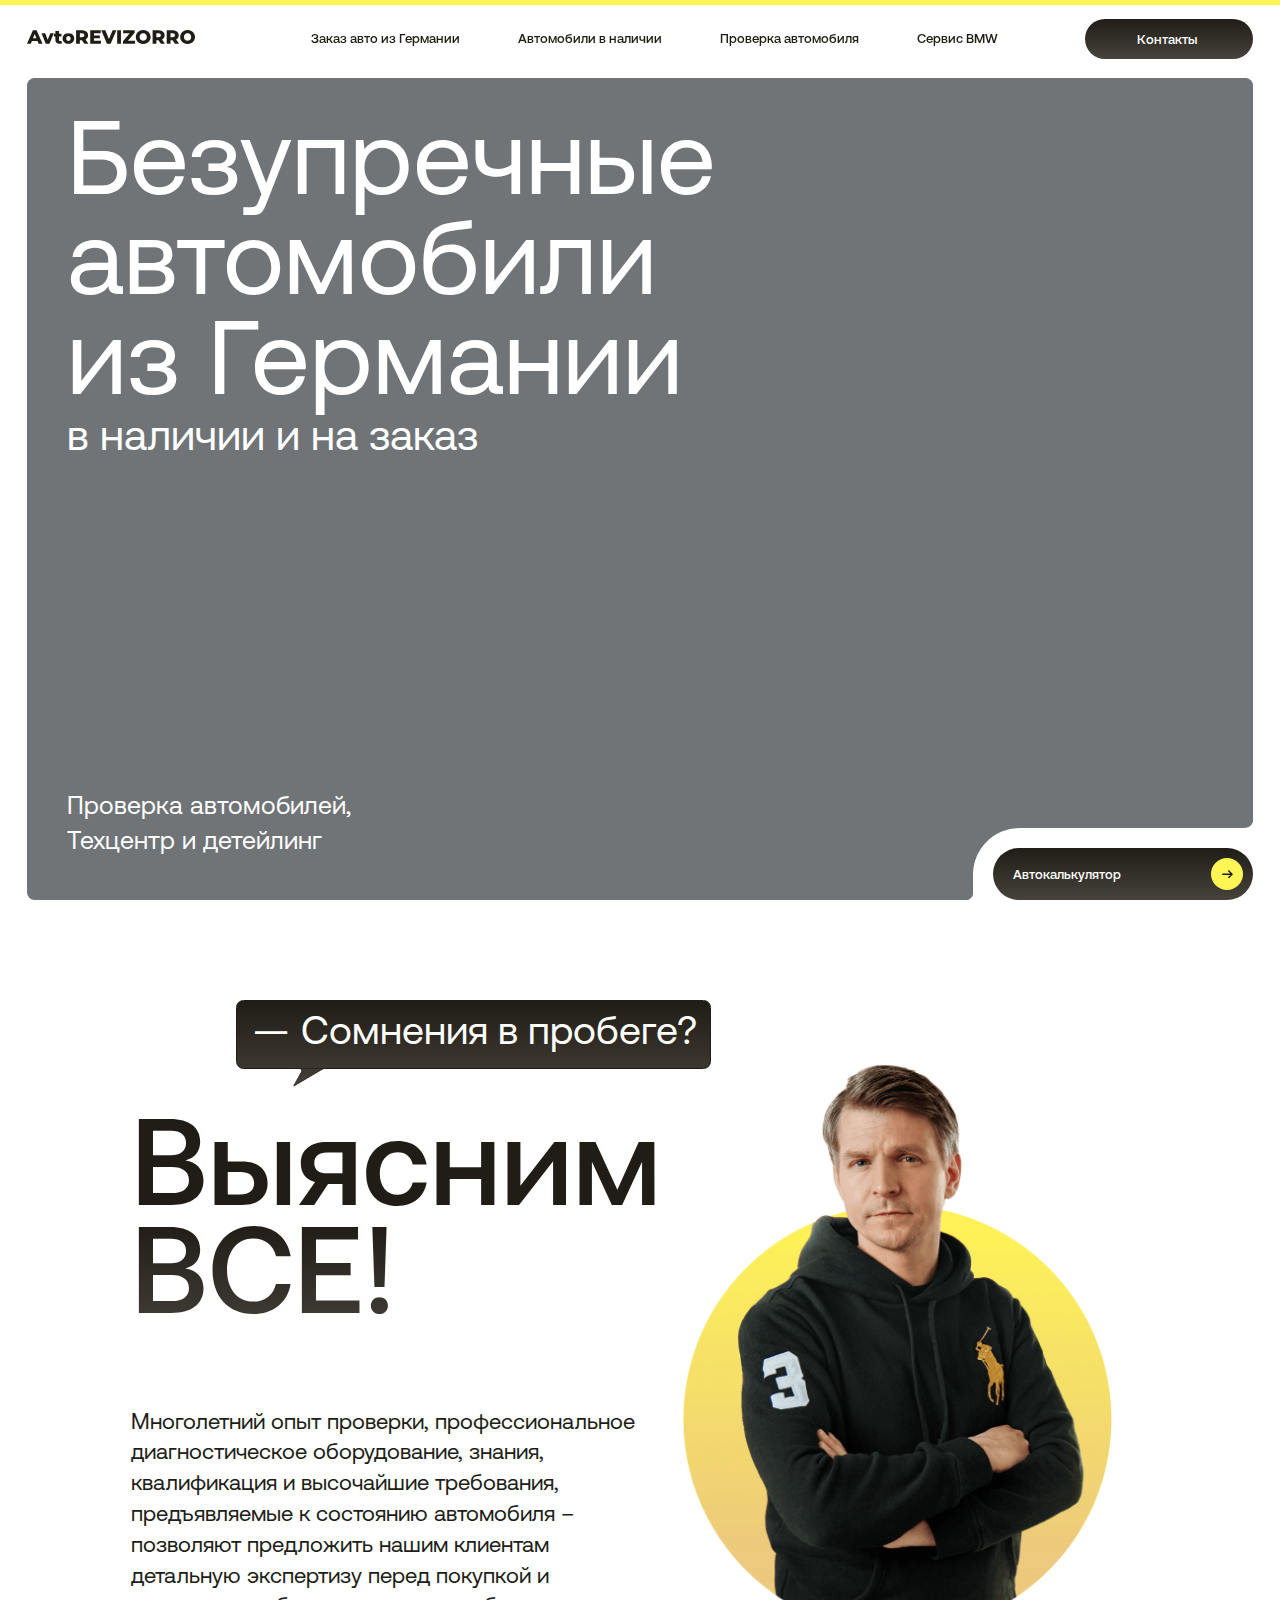
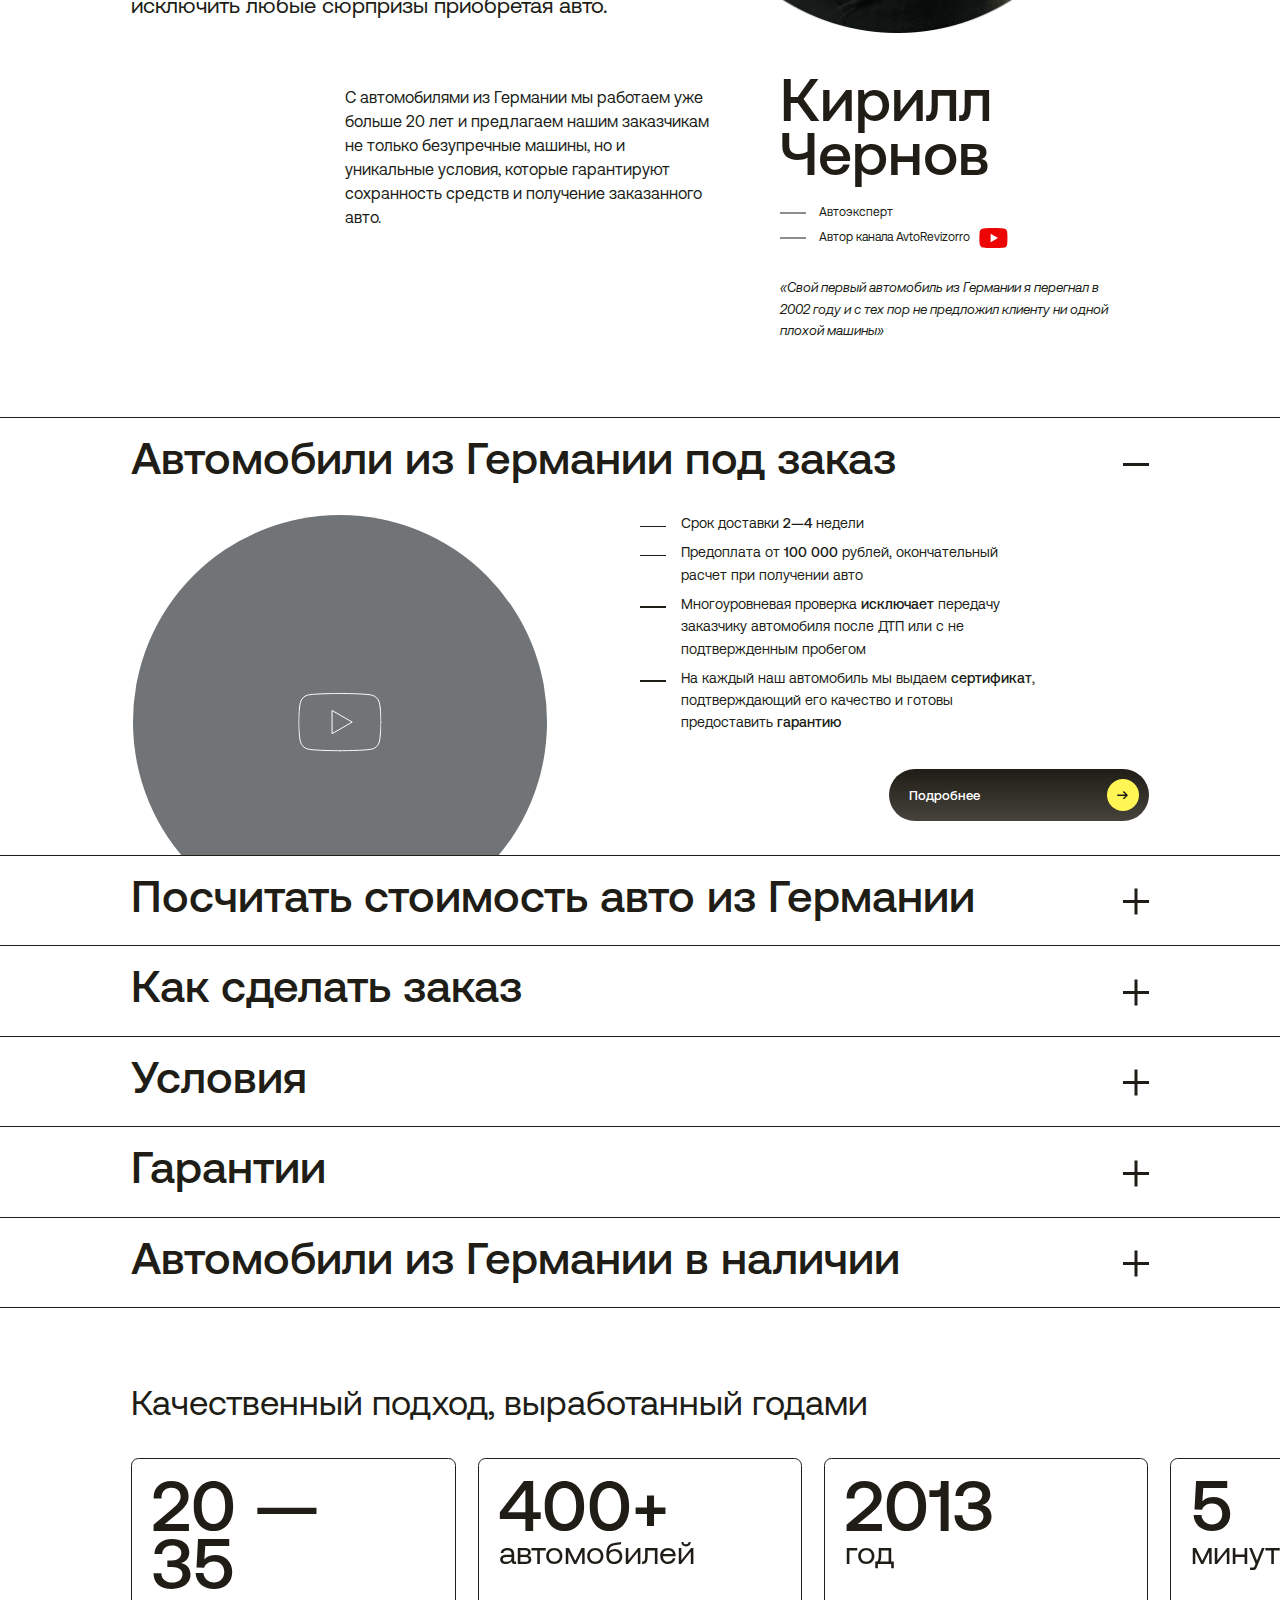
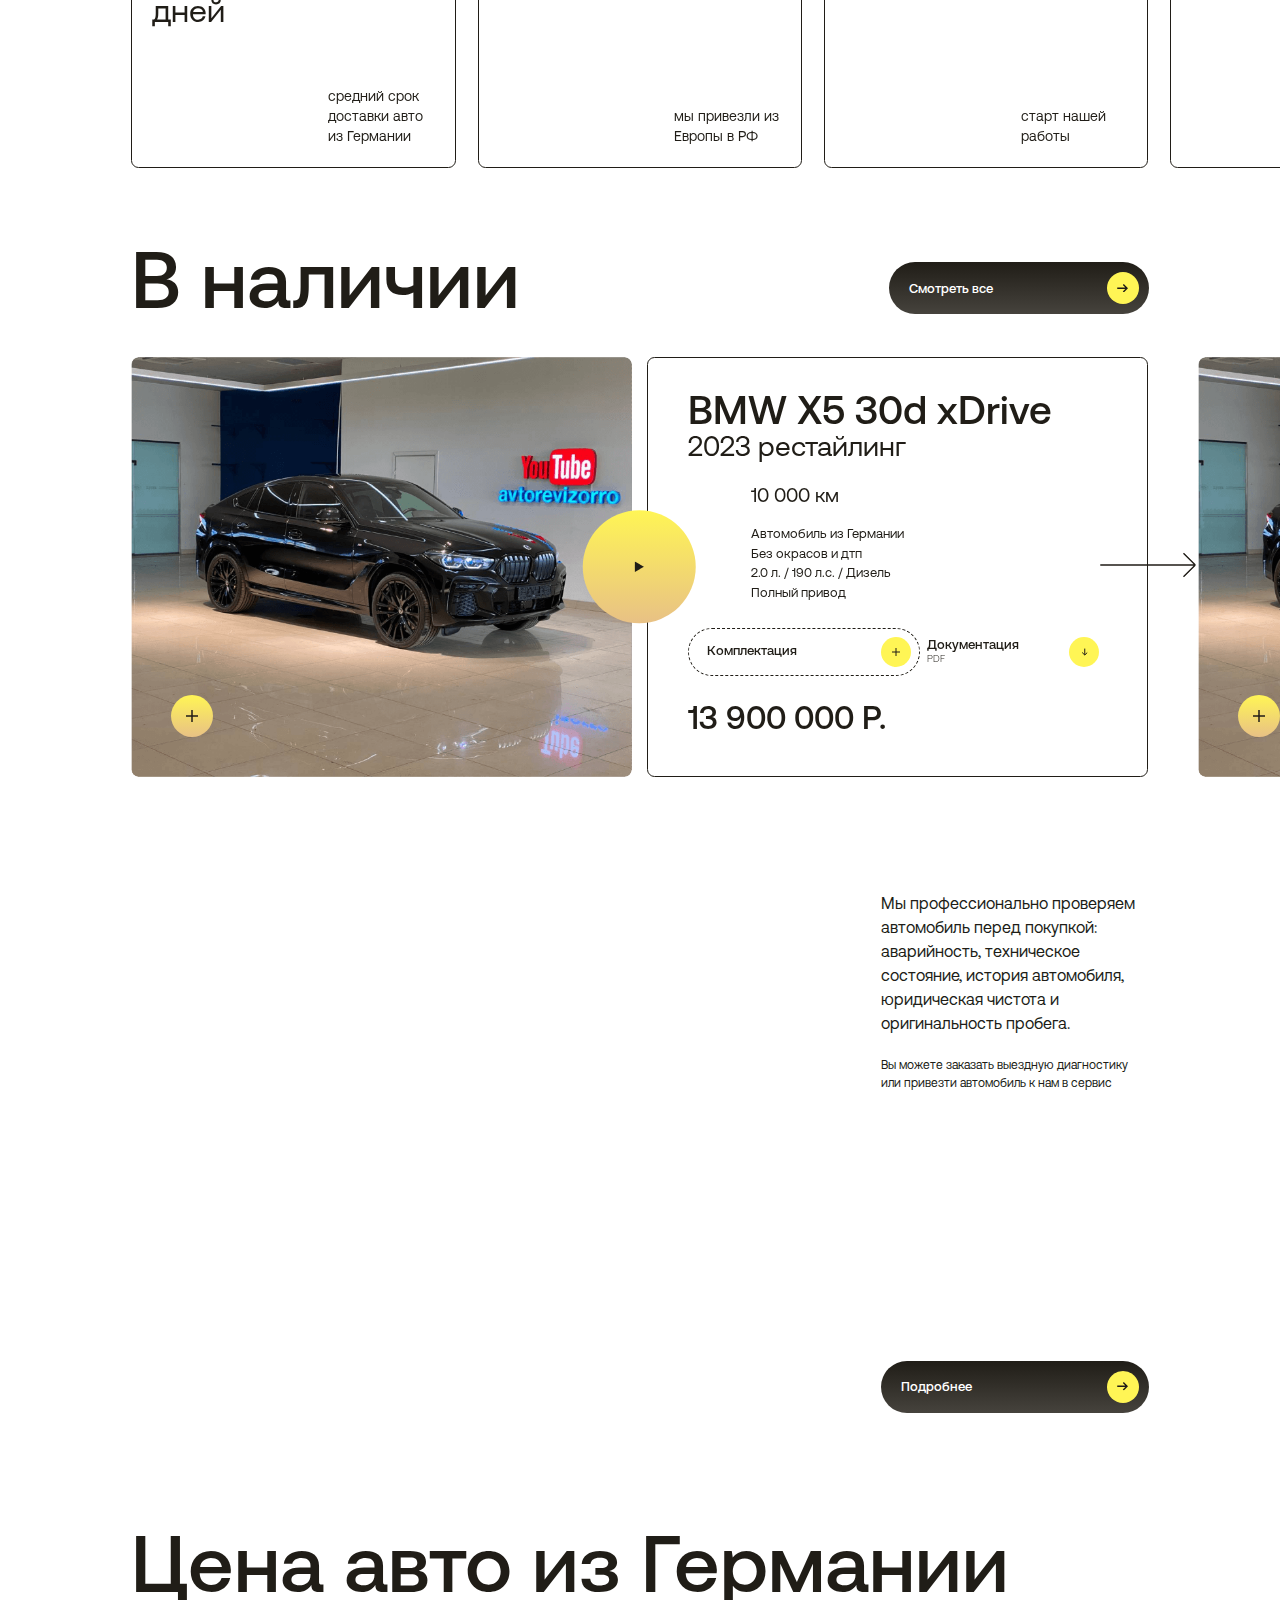
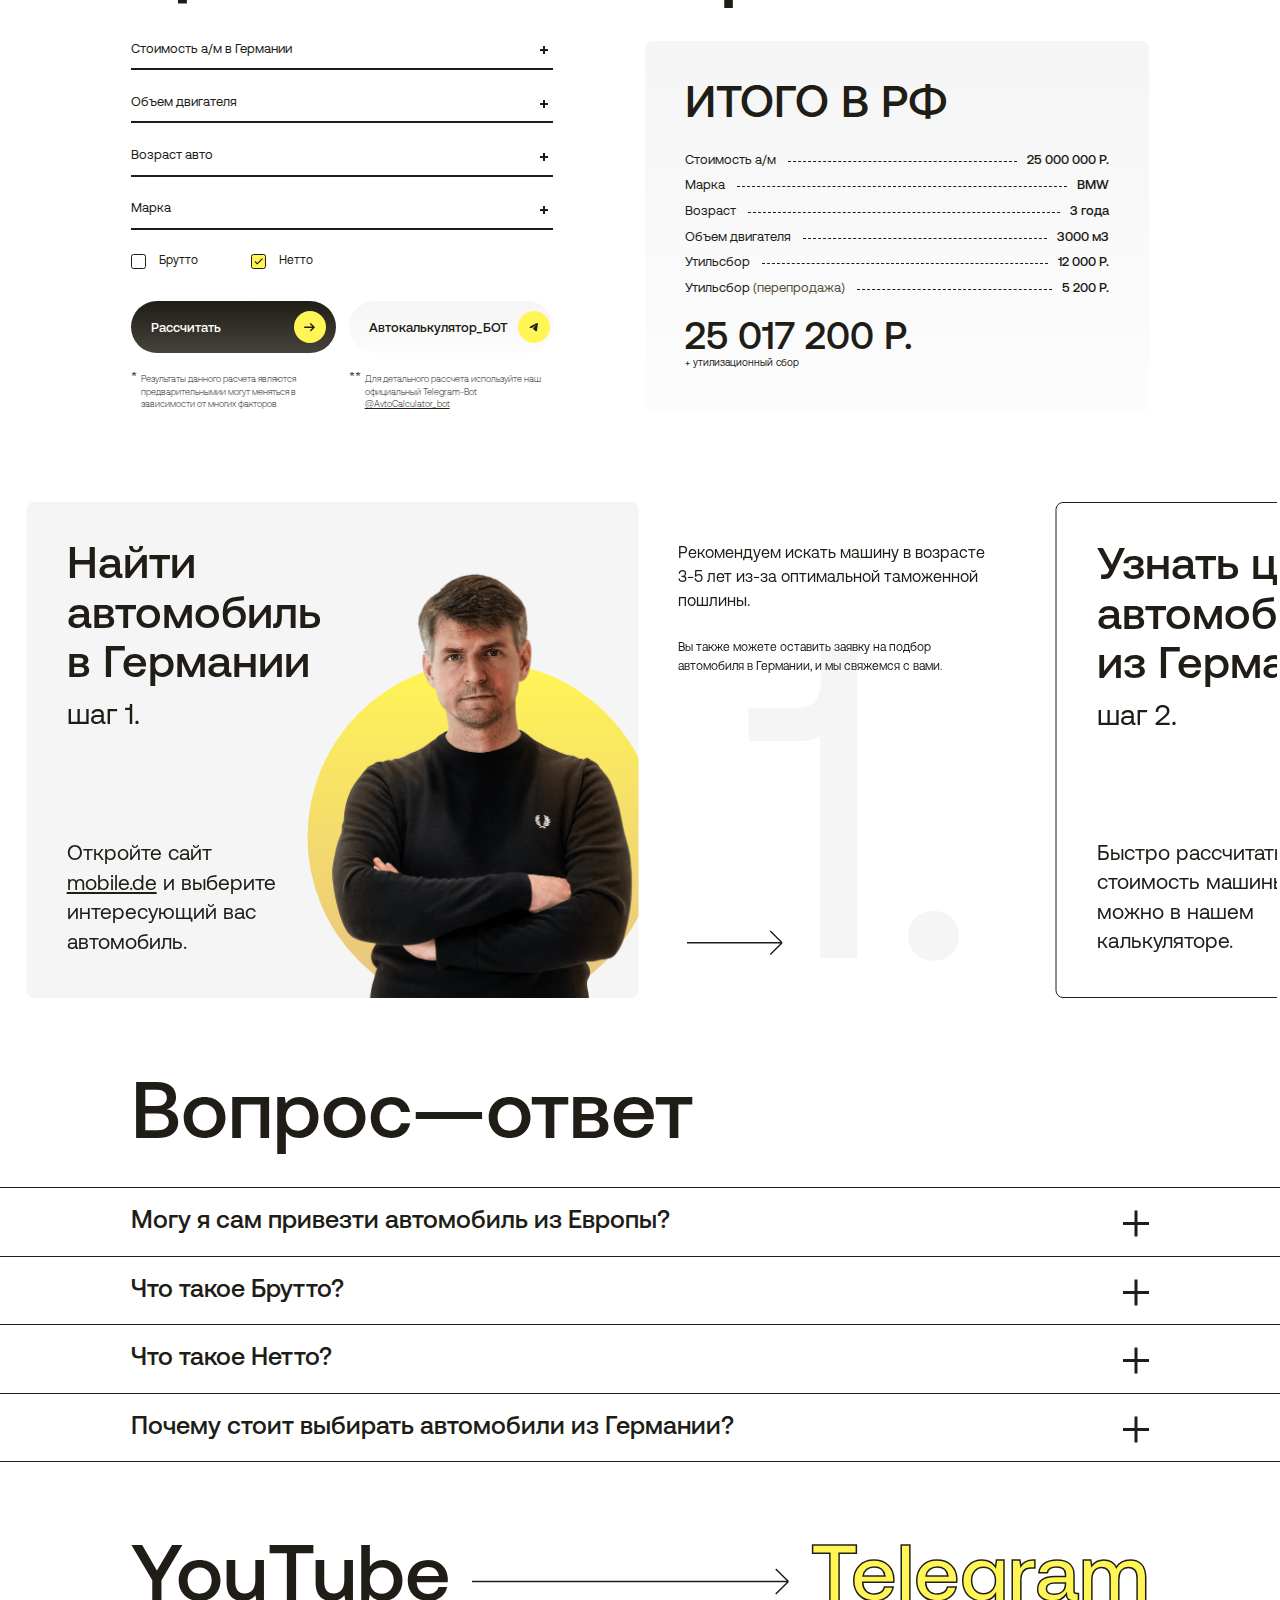
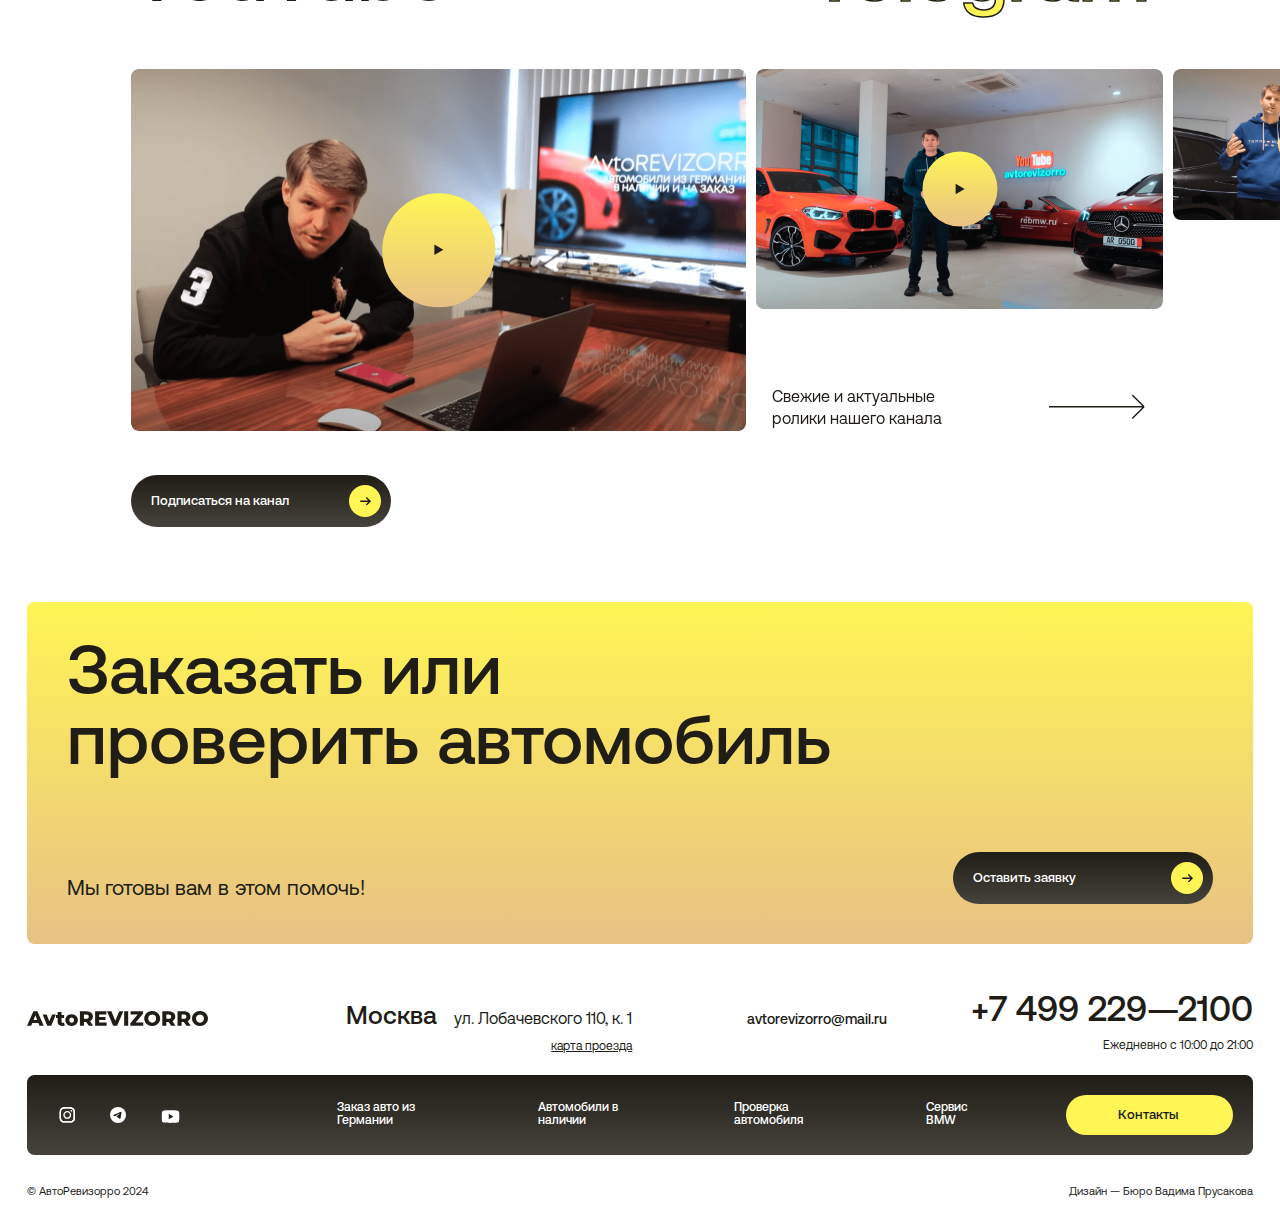
==== commit 4553dccf: "Add files via upload" ====
--- a/index.html
+++ b/index.html
@@ -128,10 +128,6 @@
 			<section class="intro">
 				<div class="container">
 					<div class="intro__inner">
-						<div class="intro__logo">
-							<img src="assets/images/a-icon.svg" alt="">
-							<img src="assets/images/r-icon.svg" alt="">
-						</div>
 						<div class="intro__content">
 							 <video autoplay="autoplay" preload="auto" loop muted>
 				 				<source src="assets/images/video-intro.mp4" type="video/mp4"/>
@@ -183,7 +179,7 @@
 						</div>
 						<div class="about__col">
 							<div class="about__photo">
-								<img src="assets/images/kir_main.png " srcset="assets/images/kir_main.png 1920w, assets/images/kir_main_x.png 2560w" alt="">
+								<img src="assets/images/kir_main.png " srcset="assets/images/kir_main.png 1920w, assets/images/kir_main_x.png 2560w" loading="lazy" alt="">
 								<img src="assets/images/kir-mobile.png" alt="">
 							</div>
 							<div class="about__person">
@@ -559,7 +555,7 @@
 								<div class="cars__item">
 									<div class="cars__photo">
 										<div class="cars__photo__content">
-											<img src="assets/images/car.png" srcset="assets/images/car.png 1920w, assets/images/car_x.png 2560w" alt="">
+											<img src="assets/images/car.png" srcset="assets/images/car.png 1920w, assets/images/car_x.png 2560w" loading="lazy" alt="">
 										</div>
 										<a href="#" class="btn-plus open-popup" data-popup="popup-cars">
 											<svg>
@@ -704,7 +700,7 @@
 								<div class="cars__item">
 									<div class="cars__photo">
 										<div class="cars__photo__content">
-											<img src="assets/images/car.png" srcset="assets/images/car.png 1920w, assets/images/car_x.png 2560w" alt="">
+											<img src="assets/images/car.png" srcset="assets/images/car.png 1920w, assets/images/car_x.png 2560w" loading="lazy" alt="">
 										</div>
 										<a href="#" class="btn-plus open-popup" data-popup="popup-cars">
 											<svg>
@@ -849,7 +845,7 @@
 								<div class="cars__item">
 									<div class="cars__photo">
 										<div class="cars__photo__content">
-											<img src="assets/images/car.png" srcset="assets/images/car.png 1920w, assets/images/car_x.png 2560w" alt="">
+											<img src="assets/images/car.png" srcset="assets/images/car.png 1920w, assets/images/car_x.png 2560w" loading="lazy" alt="">
 										</div>
 										<a href="#" class="btn-plus open-popup" data-popup="popup-cars">
 											<svg>
@@ -994,7 +990,7 @@
 								<div class="cars__item">
 									<div class="cars__photo">
 										<div class="cars__photo__content">
-											<img src="assets/images/car.png" srcset="assets/images/car.png 1920w, assets/images/car_x.png 2560w" alt="">
+											<img src="assets/images/car.png" srcset="assets/images/car.png 1920w, assets/images/car_x.png 2560w" loading="lazy" alt="">
 										</div>
 										<a href="#" class="btn-plus open-popup" data-popup="popup-cars">
 											<svg>
@@ -1139,7 +1135,7 @@
 								<div class="cars__item">
 									<div class="cars__photo">
 										<div class="cars__photo__content">
-											<img src="assets/images/car.png" srcset="assets/images/car.png 1920w, assets/images/car_x.png 2560w" alt="">
+											<img src="assets/images/car.png" srcset="assets/images/car.png 1920w, assets/images/car_x.png 2560w" loading="lazy" alt="">
 										</div>
 										<a href="#" class="btn-plus open-popup" data-popup="popup-cars">
 											<svg>
@@ -1455,7 +1451,7 @@
 				<div class="container">
 					<div class="diagnostics__inner">
 						<div class="diagnostics__photo">
-							<img src="assets/images/diagnostics.png" srcset="assets/images/diagnostics.png 1920w, assets/images/diagnostics_x.png 2560w" alt="">
+							<img src="assets/images/diagnostics.png" srcset="assets/images/diagnostics.png 1920w, assets/images/diagnostics_x.png 2560w" loading="lazy" alt="">
 							<h3 class="diagnostics__title">Выездная диагностика<br> и проверка в сервисе</h3>
 							<div class="diagnostics__subtitle">Профессионально проверим<br> ваш автомобиль перед покупкой</div>
 						</div>
@@ -1640,7 +1636,7 @@
 											</div>
 										</div>
 										<div class="steps__photo">
-											<img src="assets/images/steps_1.png" srcset="assets/images/steps_1.png 1920w, assets/images/steps_1_x.png 2560w" alt="">
+											<img src="assets/images/steps_1.png" srcset="assets/images/steps_1.png 1920w, assets/images/steps_1_x.png 2560w" loading="lazy" alt="">
 										</div>
 									</div>
 									<div class="steps__about">
@@ -1663,7 +1659,7 @@
 											</div>
 										</div>
 										<div class="steps__photo">
-											<img src="assets/images/steps_2.png" srcset="assets/images/steps_2.png 1920w, assets/images/steps_2_x.png 2560w" alt="">
+											<img src="assets/images/steps_2.png" srcset="assets/images/steps_2.png 1920w, assets/images/steps_2_x.png 2560w" loading="lazy" alt="">
 										</div>
 									</div>
 									<div class="steps__about">
@@ -1688,7 +1684,7 @@
 											</div>
 										</div>
 										<div class="steps__photo">
-											<img src="assets/images/steps_3.png" srcset="assets/images/steps_3.png 1920w, assets/images/steps_3_x.png 2560w" alt="">
+											<img src="assets/images/steps_3.png" srcset="assets/images/steps_3.png 1920w, assets/images/steps_3_x.png 2560w" loading="lazy" alt="">
 										</div>
 									</div>
 									<div class="steps__about">
@@ -1711,7 +1707,7 @@
 											</div>
 										</div>
 										<div class="steps__photo">
-											<img src="assets/images/steps_4.png" srcset="assets/images/steps_4.png 1920w, assets/images/steps_4_x.png 2560w" alt="">
+											<img src="assets/images/steps_4.png" srcset="assets/images/steps_4.png 1920w, assets/images/steps_4_x.png 2560w" loading="lazy" alt="">
 										</div>
 									</div>
 									<div class="steps__about">
@@ -1734,7 +1730,7 @@
 											</div>
 										</div>
 										<div class="steps__photo">
-											<img src="assets/images/steps_5.png" srcset="assets/images/steps_5.png 1920w, assets/images/steps_5_x.png 2560w" alt="">
+											<img src="assets/images/steps_5.png" srcset="assets/images/steps_5.png 1920w, assets/images/steps_5_x.png 2560w" loading="lazy" alt="">
 										</div>
 									</div>
 									<div class="steps__about">
@@ -1757,7 +1753,7 @@
 											</div>
 										</div>
 										<div class="steps__photo">
-											<img src="assets/images/steps_6.png" srcset="assets/images/steps_6.png 1920w, assets/images/steps_6_x.png 2560w" alt="">
+											<img src="assets/images/steps_6.png" srcset="assets/images/steps_6.png 1920w, assets/images/steps_6_x.png 2560w" loading="lazy" alt="">
 										</div>
 									</div>
 									<div class="steps__about">
@@ -1780,7 +1776,7 @@
 											</div>
 										</div>
 										<div class="steps__photo">
-											<img src="assets/images/steps_7.png" srcset="assets/images/steps_7.png 1920w, assets/images/steps_7_x.png 2560w" alt="">
+											<img src="assets/images/steps_7.png" srcset="assets/images/steps_7.png 1920w, assets/images/steps_7_x.png 2560w" loading="lazy" alt="">
 										</div>
 									</div>
 									<div class="steps__about">
@@ -1881,7 +1877,7 @@
 								<div class="social__slide swiper-slide">
 									<div class="social__item">
 										<div class="social__content">
-											<img src="assets/images/preview_1.png" srcset="assets/images/preview_1.png 1920w, assets/images/preview_1_x.png 2560w" alt="">
+											<img src="assets/images/preview_1.png" srcset="assets/images/preview_1.png 1920w, assets/images/preview_1_x.png 2560w" loading="lazy" alt="">
 										</div>
 										<a href="https://www.youtube.com/@AvtoREVIZORRO" class="btn-play" target="blank">
 											<svg>
@@ -1893,7 +1889,7 @@
 								<div class="social__slide swiper-slide">
 									<div class="social__item">
 										<div class="social__content">
-											<img src="assets/images/preview_2.png" srcset="assets/images/preview_2.png 1920w, assets/images/preview_2_x.png 2560w" alt="">
+											<img src="assets/images/preview_2.png" srcset="assets/images/preview_2.png 1920w, assets/images/preview_2_x.png 2560w" loading="lazy" alt="">
 										</div>
 										<a href="https://www.youtube.com/@AvtoREVIZORRO" class="btn-play" target="blank">
 											<svg>
@@ -1905,7 +1901,7 @@
 								<div class="social__slide swiper-slide">
 									<div class="social__item">
 										<div class="social__content">
-											<img src="assets/images/preview_3.png" srcset="assets/images/preview_3.png 1920w, assets/images/preview_3_x.png 2560w" alt="">
+											<img src="assets/images/preview_3.png" srcset="assets/images/preview_3.png 1920w, assets/images/preview_3_x.png 2560w" loading="lazy" alt="">
 										</div>
 										<a href="https://www.youtube.com/@AvtoREVIZORRO" class="btn-play" target="blank">
 											<svg>
@@ -1917,7 +1913,7 @@
 								<div class="social__slide swiper-slide">
 									<div class="social__item">
 										<div class="social__content">
-											<img src="assets/images/preview_1.png" srcset="assets/images/preview_1.png 1920w, assets/images/preview_1_x.png 2560w" alt="">
+											<img src="assets/images/preview_1.png" srcset="assets/images/preview_1.png 1920w, assets/images/preview_1_x.png 2560w" loading="lazy" alt="">
 										</div>
 										<a href="https://www.youtube.com/@AvtoREVIZORRO" class="btn-play" target="blank">
 											<svg>
@@ -1929,7 +1925,7 @@
 								<div class="social__slide swiper-slide">
 									<div class="social__item">
 										<div class="social__content">
-											<img src="assets/images/preview_2.png" srcset="assets/images/preview_2.png 1920w, assets/images/preview_2_x.png 2560w" alt="">
+											<img src="assets/images/preview_2.png" srcset="assets/images/preview_2.png 1920w, assets/images/preview_2_x.png 2560w" loading="lazy" alt="">
 										</div>
 										<a href="https://www.youtube.com/@AvtoREVIZORRO" class="btn-play" target="blank">
 											<svg>
@@ -1941,7 +1937,7 @@
 								<div class="social__slide swiper-slide">
 									<div class="social__item">
 										<div class="social__content">
-											<img src="assets/images/preview_3.png" srcset="assets/images/preview_3.png 1920w, assets/images/preview_3_x.png 2560w" alt="">
+											<img src="assets/images/preview_3.png" srcset="assets/images/preview_3.png 1920w, assets/images/preview_3_x.png 2560w" loading="lazy" alt="">
 										</div>
 										<a href="https://www.youtube.com/@AvtoREVIZORRO" class="btn-play" target="blank">
 											<svg>
@@ -1953,7 +1949,7 @@
 								<div class="social__slide swiper-slide">
 									<div class="social__item">
 										<div class="social__content">
-											<img src="assets/images/preview_1.png" srcset="assets/images/preview_1.png 1920w, assets/images/preview_1_x.png 2560w" alt="">
+											<img src="assets/images/preview_1.png" srcset="assets/images/preview_1.png 1920w, assets/images/preview_1_x.png 2560w" loading="lazy" alt="">
 										</div>
 										<a href="https://www.youtube.com/@AvtoREVIZORRO" class="btn-play" target="blank">
 											<svg>
@@ -1965,7 +1961,7 @@
 								<div class="social__slide swiper-slide">
 									<div class="social__item">
 										<div class="social__content">
-											<img src="assets/images/preview_2.png" srcset="assets/images/preview_2.png 1920w, assets/images/preview_2_x.png 2560w" alt="">
+											<img src="assets/images/preview_2.png" srcset="assets/images/preview_2.png 1920w, assets/images/preview_2_x.png 2560w" loading="lazy" alt="">
 										</div>
 										<a href="https://www.youtube.com/@AvtoREVIZORRO" class="btn-play" target="blank">
 											<svg>
@@ -1977,7 +1973,7 @@
 								<div class="social__slide swiper-slide">
 									<div class="social__item">
 										<div class="social__content">
-											<img src="assets/images/preview_3.png" srcset="assets/images/preview_3.png 1920w, assets/images/preview_3_x.png 2560w" alt="">
+											<img src="assets/images/preview_3.png" srcset="assets/images/preview_3.png 1920w, assets/images/preview_3_x.png 2560w" loading="lazy" alt="">
 										</div>
 										<a href="https://www.youtube.com/@AvtoREVIZORRO" class="btn-play" target="blank">
 											<svg>
@@ -1989,7 +1985,7 @@
 								<div class="social__slide swiper-slide">
 									<div class="social__item">
 										<div class="social__content">
-											<img src="assets/images/preview_1.png" srcset="assets/images/preview_1.png 1920w, assets/images/preview_1_x.png 2560w" alt="">
+											<img src="assets/images/preview_1.png" srcset="assets/images/preview_1.png 1920w, assets/images/preview_1_x.png 2560w" loading="lazy" alt="">
 										</div>
 										<a href="https://www.youtube.com/@AvtoREVIZORRO" class="btn-play" target="blank">
 											<svg>
@@ -2001,7 +1997,7 @@
 								<div class="social__slide swiper-slide">
 									<div class="social__item">
 										<div class="social__content">
-											<img src="assets/images/preview_2.png" srcset="assets/images/preview_2.png 1920w, assets/images/preview_2_x.png 2560w" alt="">
+											<img src="assets/images/preview_2.png" srcset="assets/images/preview_2.png 1920w, assets/images/preview_2_x.png 2560w" loading="lazy" alt="">
 										</div>
 										<a href="https://www.youtube.com/@AvtoREVIZORRO" class="btn-play" target="blank">
 											<svg>
@@ -2013,7 +2009,7 @@
 								<div class="social__slide swiper-slide">
 									<div class="social__item">
 										<div class="social__content">
-											<img src="assets/images/preview_3.png" srcset="assets/images/preview_3.png 1920w, assets/images/preview_3_x.png 2560w" alt="">
+											<img src="assets/images/preview_3.png" srcset="assets/images/preview_3.png 1920w, assets/images/preview_3_x.png 2560w" loading="lazy" alt="">
 										</div>
 										<a href="https://www.youtube.com/@AvtoREVIZORRO" class="btn-play" target="blank">
 											<svg>
@@ -2171,34 +2167,34 @@
 				<div class="page-slider-main swiper">
 					<div class="swiper-wrapper">
 						<div class="page-slider__slide swiper-slide">
-							<img src="assets/images/car_1.png" alt="">
+							<img src="assets/images/car_1.png" loading="lazy" alt="">
 						</div><!--/page-slider__slide-->
 						<div class="page-slider__slide swiper-slide">
-							<img src="assets/images/car_1.png" alt="">
+							<img src="assets/images/car_1.png" loading="lazy" alt="">
 						</div><!--/page-slider__slide-->
 						<div class="page-slider__slide swiper-slide">
-							<img src="assets/images/car_1.png" alt="">
+							<img src="assets/images/car_1.png" loading="lazy" alt="">
 						</div><!--/page-slider__slide-->
 						<div class="page-slider__slide swiper-slide">
-							<img src="assets/images/car_1.png" alt="">
+							<img src="assets/images/car_1.png" loading="lazy" alt="">
 						</div><!--/page-slider__slide-->
 						<div class="page-slider__slide swiper-slide">
-							<img src="assets/images/car_1.png" alt="">
+							<img src="assets/images/car_1.png" loading="lazy" alt="">
 						</div><!--/page-slider__slide-->
 						<div class="page-slider__slide swiper-slide">
-							<img src="assets/images/car_1.png" alt="">
+							<img src="assets/images/car_1.png" loading="lazy" alt="">
 						</div><!--/page-slider__slide-->
 						<div class="page-slider__slide swiper-slide">
-							<img src="assets/images/car_1.png" alt="">
+							<img src="assets/images/car_1.png" loading="lazy" alt="">
 						</div><!--/page-slider__slide-->
 						<div class="page-slider__slide swiper-slide">
-							<img src="assets/images/car_1.png" alt="">
+							<img src="assets/images/car_1.png" loading="lazy" alt="">
 						</div><!--/page-slider__slide-->
 						<div class="page-slider__slide swiper-slide">
-							<img src="assets/images/car_1.png" alt="">
+							<img src="assets/images/car_1.png" loading="lazy" alt="">
 						</div><!--/page-slider__slide-->
 						<div class="page-slider__slide swiper-slide">
-							<img src="assets/images/car_1.png" alt="">
+							<img src="assets/images/car_1.png" loading="lazy" alt="">
 						</div><!--/page-slider__slide-->
 					</div>
 					
@@ -2207,34 +2203,34 @@
 					<div class="page-slider-min swiper">
 						<div class="swiper-wrapper">
 							<div class="page-slider-min__slide swiper-slide">
-								<img src="assets/images/car_1.png" alt="">
+								<img src="assets/images/car_1.png" loading="lazy" alt="">
 							</div><!--/page-slider__slide-->
 							<div class="page-slider-min__slide swiper-slide">
-								<img src="assets/images/car_1.png" alt="">
+								<img src="assets/images/car_1.png" loading="lazy" alt="">
 							</div><!--/page-slider__slide-->
 							<div class="page-slider-min__slide swiper-slide">
-								<img src="assets/images/car_1.png" alt="">
+								<img src="assets/images/car_1.png" loading="lazy" alt="">
 							</div><!--/page-slider__slide-->
 							<div class="page-slider-min__slide swiper-slide">
-								<img src="assets/images/car_1.png" alt="">
+								<img src="assets/images/car_1.png" loading="lazy" alt="">
 							</div><!--/page-slider__slide-->
 							<div class="page-slider-min__slide swiper-slide">
-								<img src="assets/images/car_1.png" alt="">
+								<img src="assets/images/car_1.png" loading="lazy" alt="">
 							</div><!--/page-slider__slide-->
 							<div class="page-slider-min__slide swiper-slide">
-								<img src="assets/images/car_1.png" alt="">
+								<img src="assets/images/car_1.png" loading="lazy" alt="">
 							</div><!--/page-slider__slide-->
 							<div class="page-slider-min__slide swiper-slide">
-								<img src="assets/images/car_1.png" alt="">
+								<img src="assets/images/car_1.png" loading="lazy" alt="">
 							</div><!--/page-slider__slide-->
 							<div class="page-slider-min__slide swiper-slide">
-								<img src="assets/images/car_1.png" alt="">
+								<img src="assets/images/car_1.png" loading="lazy" alt="">
 							</div><!--/page-slider__slide-->
 							<div class="page-slider-min__slide swiper-slide">
-								<img src="assets/images/car_1.png" alt="">
+								<img src="assets/images/car_1.png" loading="lazy" alt="">
 							</div><!--/page-slider__slide-->
 							<div class="page-slider-min__slide swiper-slide">
-								<img src="assets/images/car_1.png" alt="">
+								<img src="assets/images/car_1.png" loading="lazy" alt="">
 							</div><!--/page-slider__slide-->
 						</div>
 					</div><!--/page-slider-min-->
--- a/assets/css/style.css
+++ b/assets/css/style.css
@@ -40,8 +40,8 @@
   background-color: rgba(255, 255, 255, 0.8);
   backdrop-filter: blur(34px);
   transition: all .4s linear;
-  animation-delay: .3s;
-  animation-duration: 0.8s;
+  animation-delay: 1s;
+  animation-duration: 1s;
   animation-fill-mode: both;
   animation-name: fadeIn; }
   .header.fixed {
@@ -67,8 +67,13 @@
     width: 14.140625vw;
     min-width: 200px;
     margin-right: 7.8125vw; }
-    .header__logo img {
-      max-width: 100%; }
+    .header__logo svg {
+      max-width: 100%;
+      height: 1.17vw;
+      fill: #201d17;
+      transition: all .3s linear; }
+    .header__logo:hover svg {
+      fill: #594f3c; }
   .header__menu {
     flex: 1 1 auto; }
   .header__nav {
@@ -83,11 +88,31 @@
     border-radius: 4.882812vw;
     padding: 1.09375vw 2vw;
     text-align: center;
-    transition: all .4s linear; }
-    .header__link.active {
-      border: 1px solid #201d17; }
+    transition: all .3s linear; }
+    .header__link span {
+      display: inline-block;
+      position: relative;
+      margin-bottom: -0.25vw; }
+      .header__link span:after {
+        content: "";
+        width: 0;
+        height: 2px;
+        background-color: #201d17;
+        position: absolute;
+        bottom: -8px;
+        left: 0;
+        z-index: 1;
+        transition: all .3s linear; }
+    @media (min-width: 1081px) {
+      .header__link:hover span:after {
+        width: 100%; } }
     .header__link.unactive {
       color: #a3a3a3; }
+    .header__link.active {
+      border: 1px solid #201d17;
+      color: #201d17; }
+      .header__link.active:hover span:after {
+        width: 0; }
   .header__btn {
     margin-left: 3.5vw;
     border-radius: 2.5vw;
@@ -107,7 +132,7 @@
       display: block;
       transition: all .4s linear;
       padding: 0px 4.0625vw;
-      margin-bottom: -2px; }
+      margin-bottom: -0.25vw; }
     .header__btn span:nth-child(2) {
       display: flex;
       align-items: center;
@@ -144,11 +169,17 @@
       display: inline-block;
       margin-left: 11px;
       font-family: "Aeonik Pro", sans-serif;
-      font-size: 20px;
+      font-size: 19px;
       font-weight: 500;
       color: #201d17;
-      line-height: 1.4;
-      text-transform: uppercase; }
+      line-height: 1;
+      text-transform: uppercase;
+      vertical-align: middle;
+      height: 20px; }
+    .header__burger img {
+      height: 14px;
+      vertical-align: middle;
+      margin-top: -4px; }
   .header__close {
     display: none;
     align-items: center;
@@ -160,10 +191,14 @@
       font-size: 20px;
       font-weight: 500;
       color: #ffffff;
-      line-height: 1.4;
-      text-transform: uppercase; }
+      line-height: 1;
+      text-transform: uppercase;
+      vertical-align: middle;
+      height: 20px; }
     .header__close img {
-      margin-bottom: 4px; }
+      height: 15.6px;
+      margin-bottom: 3px;
+      vertical-align: middle; }
 
 /*================/header=============*/
 /*============Footer==========*/
@@ -315,6 +350,7 @@
     transition: all .4s linear;
     position: relative; }
     .footer__btn span:first-child {
+      margin-bottom: -0.25vw;
       display: block;
       transition: all .4s linear;
       padding: 0px 4.0625vw; }
@@ -377,6 +413,8 @@
   .header__logo {
     min-width: auto;
     width: 168px; }
+    .header__logo svg {
+      height: 14px; }
   .header__link {
     padding: 10px 16px; } }
 
@@ -386,7 +424,7 @@
     backdrop-filter: blur(10px);
     padding: 30px 0; }
     .header__burger {
-      display: inline-flex; }
+      display: inline-block; }
     .header__logo {
       margin-right: 10px; }
     .header__close {
@@ -432,14 +470,15 @@
       .header__link:first-child {
         border-top: 1px solid rgba(255, 255, 255, 0.2); }
       .header__link.active {
-        border-bottom: 1px solid rgba(255, 255, 255, 0.2); }
+        border-bottom: 1px solid rgba(255, 255, 255, 0.2);
+        color: #989696; }
     .header__buttons {
       flex: 1 1 auto;
       display: flex;
       flex-direction: column;
       align-items: stretch;
       justify-content: flex-end;
-      padding-bottom: 120px;
+      padding-bottom: 60px;
       margin-top: 50px; }
     .header__btn {
       display: flex;
@@ -629,6 +668,16 @@
   100% {
     transform: translateY(0); } }
 
+@keyframes slideDown {
+  0% {
+    transform: translateY(0); }
+  25% {
+    transform: translateY(3px); }
+  50% {
+    transform: translateY(0); }
+  100% {
+    transform: translateY(-3px); } }
+
 @keyframes fadeIn {
   0% {
     opacity: 0; }
@@ -714,8 +763,8 @@
       position: relative; }
       .form-radiobox label span:first-child:after {
         content: "";
-        width: 0.586vw;
-        height: 0.41vw;
+        width: 0.75vw;
+        height: 0.65vw;
         background: url("../images/check.svg") center no-repeat;
         background-size: contain;
         position: absolute;
@@ -745,7 +794,7 @@
     width: 100%;
     background-color: #ffffff;
     border-radius: 0.39vw;
-    padding: 1.4vw 3vw 1.2vw 1.72vw;
+    padding: 1.3vw 3vw 1.3vw 1.72vw;
     border: 1px solid #201d17;
     font-family: "Aeonik Pro", sans-serif;
     font-size: 1.17vw;
@@ -779,7 +828,7 @@
     line-height: 1.4;
     transition: all .3s linear;
     position: absolute;
-    top: 1.4vw;
+    top: 1.3vw;
     left: 1.72vw;
     z-index: 1; }
     .form-input label span {
@@ -985,8 +1034,8 @@
     position: relative; }
     .checkbox label span:first-child:after {
       content: "";
-      width: 0.586vw;
-      height: 0.41vw;
+      width: 0.75vw;
+      height: 0.65vw;
       background: url("../images/check.svg") center no-repeat;
       background-size: contain;
       position: absolute;
@@ -1106,7 +1155,7 @@
   display: block;
   background-color: #ffffff;
   border-radius: 0.39vw;
-  padding: 1.4vw 1.72vw 1.25vw 1.72vw;
+  padding: 1.3vw 1.72vw 1.3vw 1.72vw;
   border: 1px solid #201d17;
   font-family: "Aeonik Pro", sans-serif;
   font-size: 1.17vw;
@@ -1166,7 +1215,7 @@
     flex-direction: column; }
   .selectbox__label {
     position: absolute;
-    top: 1.4vw;
+    top: 1.3vw;
     left: 1.72vw;
     font-family: "Aeonik Pro", sans-serif;
     font-size: 1.17vw;
@@ -1210,8 +1259,8 @@
     height: 24px;
     border-radius: 5px; }
     .form-radiobox label span:first-child:after {
-      width: 12px;
-      height: 8.5px; }
+      width: 14px;
+      height: 11px; }
   .form-radiobox label span:nth-child(2) {
     font-size: 18px; }
   .form__item {
@@ -1224,7 +1273,7 @@
     .form__inner .form__item_half {
       width: calc(50% - 10px); }
   .form-input input, .form-input textarea {
-    padding: 22px 48px 18px 24px;
+    padding: 20px 48px 20px 24px;
     border-radius: 10px;
     font-size: 20px; }
     .form-input input.active + label, .form-input textarea.active + label {
@@ -1259,7 +1308,7 @@
     left: 24px;
     top: 5px; }
   .form-radio {
-    padding: 22px 24px 13.5px 24px;
+    padding: 20.3px 24px 13.5px 24px;
     border-radius: 10px; }
     .form-radio__name {
       font-size: 20px;
@@ -1302,8 +1351,8 @@
     flex: 0 0 24px;
     border-radius: 5px; }
     .checkbox label span:first-child:after {
-      width: 12px;
-      height: 8.5px; }
+      width: 14px;
+      height: 11px; }
   .checkbox label span:nth-child(2) {
     font-size: 16px; }
   .jq-selectbox:before {
@@ -1543,6 +1592,7 @@
     position: relative;
     z-index: 3; }
     .btn span:first-child {
+      margin-bottom: -0.25vw;
       font-family: "Aeonik Pro", sans-serif;
       font-size: 1.01563vw;
       font-weight: 500;
@@ -1605,7 +1655,8 @@
         right: 0.72vw; } }
 
 .btn-download {
-  display: flex; }
+  display: flex;
+  padding-right: 0.625vw; }
   .btn-download__text {
     margin-right: 3.9062vw; }
     .btn-download__text span:first-child {
@@ -1742,7 +1793,8 @@
     line-height: 1.4;
     margin-right: 1.171875vw; }
   .scroll-link img {
-    width: 0.625vw; }
+    width: 0.625vw;
+    animation: slideDown 1.2s infinite linear; }
 
 .tab_2, .tab_3,
 .tab_4, .tab_5, .tab_6,
@@ -1860,16 +1912,16 @@
     z-index: 10; }
     .intro__logo img:first-child {
       width: 20vw;
-      animation-delay: .3s;
-      animation-duration: 3s;
+      animation-delay: 1s;
+      animation-duration: 4s;
       animation-fill-mode: both;
       animation-name: slideInLeft;
       transition: all .4s linear;
       margin-right: -2vw; }
     .intro__logo img:nth-child(2) {
       width: 15vw;
-      animation-delay: .3s;
-      animation-duration: 3s;
+      animation-delay: 1s;
+      animation-duration: 4s;
       animation-fill-mode: both;
       animation-name: slideInRight;
       transition: all .4s linear;
@@ -1881,8 +1933,8 @@
     z-index: 1;
     width: 100%;
     height: 100%;
-    animation-delay: 2.5s;
-    animation-duration: 3s;
+    animation-delay: 4.5s;
+    animation-duration: 3.5s;
     animation-fill-mode: both;
     animation-name: slideUpGrow; }
     .intro__content:after {
@@ -1916,25 +1968,25 @@
     color: #ffffff; }
     .intro__title span {
       display: block;
-      animation-duration: 0.8s;
+      animation-duration: 1s;
       animation-fill-mode: both;
       animation-name: slideUp; }
       .intro__title span:first-child {
-        animation-delay: 5.5s; }
+        animation-delay: 8s; }
       .intro__title span:nth-child(2) {
-        animation-delay: 5.6s; }
+        animation-delay: 8.2s; }
       .intro__title span:nth-child(3) {
-        animation-delay: 5.7s; }
+        animation-delay: 8.4s; }
   .intro__subtitle {
     font-size: 3.3125vw;
     font-family: "Aeonik Pro", sans-serif;
     font-weight: 400;
     color: #ffffff;
     line-height: 1.1;
-    animation-duration: .8s;
+    animation-duration: 1s;
     animation-fill-mode: both;
     animation-name: slideUp;
-    animation-delay: 5.8s;
+    animation-delay: 8.6s;
     margin-bottom: 10px; }
   .intro__description {
     font-family: "Aeonik Pro", sans-serif;
@@ -1942,10 +1994,10 @@
     font-weight: 400;
     line-height: 1.4;
     color: #ffffff;
-    animation-duration: .8s;
+    animation-duration: 1s;
     animation-fill-mode: both;
     animation-name: slideUp;
-    animation-delay: 5.8s; }
+    animation-delay: 8.6s; }
   .intro__btn {
     margin-left: auto;
     position: absolute;
@@ -1955,10 +2007,10 @@
     background-color: #ffffff;
     padding: 1.5625vw 0 0 1.5625vw;
     border-radius: 3.645833vw 0 0 0;
-    animation-duration: .8s;
+    animation-duration: 1s;
     animation-fill-mode: both;
     animation-name: slideUp;
-    animation-delay: 5.5s; }
+    animation-delay: 8.6s; }
     .intro__btn:before {
       content: "";
       width: 1.145833vw;
@@ -2946,8 +2998,7 @@
       z-index: 10;
       transform: translateX(-100%); }
   .social__slide {
-    width: auto !important;
-    height: 28.32vw !important; }
+    width: auto !important; }
     .social__slide ::selection {
       background: rgba(255, 255, 255, 0); }
   .social .swiper-slide-next .social__item {
@@ -3123,8 +3174,8 @@
   padding-top: 3.046875vw; }
   .page-intro .title-main {
     margin-bottom: 6.328125vw;
-    animation-delay: .3s;
-    animation-duration: 0.8s;
+    animation-delay: 1s;
+    animation-duration: 1s;
     animation-fill-mode: both;
     animation-name: slideUpM; }
   .page-intro__row {
@@ -3132,8 +3183,8 @@
     align-items: flex-end;
     justify-content: space-between;
     margin-bottom: 5.078125vw;
-    animation-delay: .3s;
-    animation-duration: 0.8s;
+    animation-delay: 1s;
+    animation-duration: 1s;
     animation-fill-mode: both;
     animation-name: slideUpM; }
     .page-intro__row_center {
@@ -3147,8 +3198,8 @@
   .page-intro .scroll-link {
     margin-bottom: 0.3125vw; }
   .page-intro__photo {
-    animation-delay: .3s;
-    animation-duration: 0.8s;
+    animation-delay: 1s;
+    animation-duration: 1s;
     animation-fill-mode: both;
     animation-name: fadeIn;
     overflow: hidden;
@@ -3387,6 +3438,8 @@
   @media (min-width: 1025px) {
     .articles__box:hover .articles__description {
       opacity: 1; }
+    .articles__box:hover .articles__arrow svg {
+      transform: translateX(0); }
     .articles__box:hover:before {
       width: 100%;
       height: 100%;
@@ -3407,13 +3460,16 @@
   align-items: center;
   justify-content: space-between; }
 
-.articles__arrow svg {
-  fill: none;
-  stroke: #201d17;
-  width: 8.007812vw;
-  height: 1.992188vw;
-  transition: all .3s linear;
-  transform: rotate(180deg); }
+.articles__arrow {
+  overflow: hidden; }
+  .articles__arrow svg {
+    fill: none;
+    stroke: #201d17;
+    width: 16vw;
+    height: 1.992188vw;
+    transition: all .3s linear;
+    transform: translateX(-50%);
+    transition: all .3s linear; }
 
 .articles__description {
   font-family: "Aeonik Pro", sans-serif;
@@ -4257,6 +4313,8 @@
         height: 15px; }
   .cars__play {
     right: -5px; }
+  .cars__photo__content {
+    border-radius: 10px; }
   .cars__photo img {
     border-radius: 10px; }
   .cars__title {
@@ -4737,6 +4795,8 @@
 @media (max-width: 540px) {
   .page-intro .title-main {
     margin-bottom: 175px; }
+  .page-intro_cars .page-intro__description br {
+    display: none; }
   .page-intro__row {
     display: block;
     margin-bottom: 20px; }
@@ -4761,12 +4821,14 @@
     .intro__content {
       display: none; }
     .intro__inner {
-      background: url("../images/revizorro.png") top center no-repeat;
+      background: url("../images/revizorro.png") top center no-repeat, linear-gradient(180deg, rgba(0, 0, 0, 0) 75.359%, rgba(0, 0, 0, 0.72) 100%), linear-gradient(180deg, rgba(0, 0, 0, 0.47) 1.13%, rgba(0, 0, 0, 0) 34.689%), url(for_mob), #e1e3d6;
       background-size: cover;
       border-radius: 10px; }
     .intro__info {
       padding: 20px;
-      min-height: 700px; }
+      min-height: 760px; }
+    .intro__logo {
+      display: none; }
     .intro__title {
       font-size: 50px; }
       .intro__title span {
@@ -4801,6 +4863,8 @@
     width: 100%;
     margin-left: 0;
     padding-left: 25px; }
+  .cars__row .btn_transparent {
+    width: 100%; }
   .price__buttons {
     display: block; }
     .price__buttons-col {
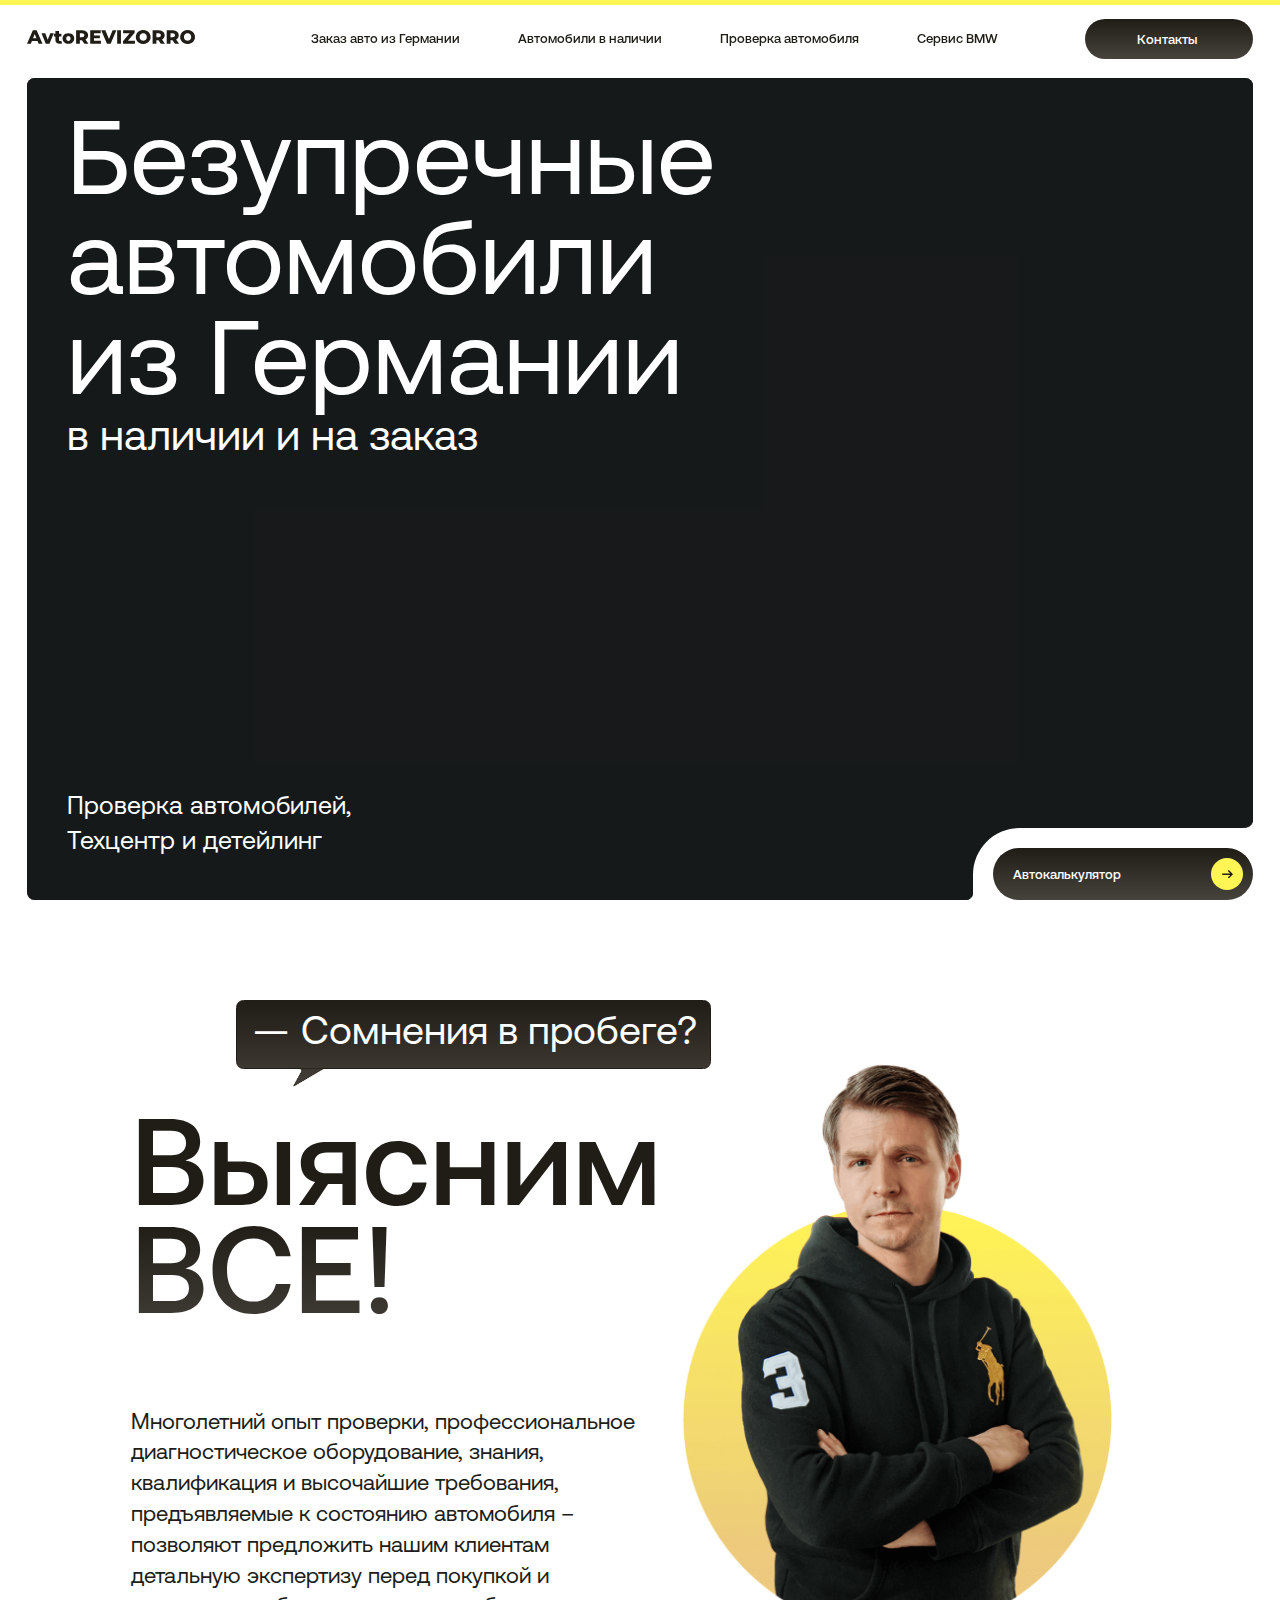
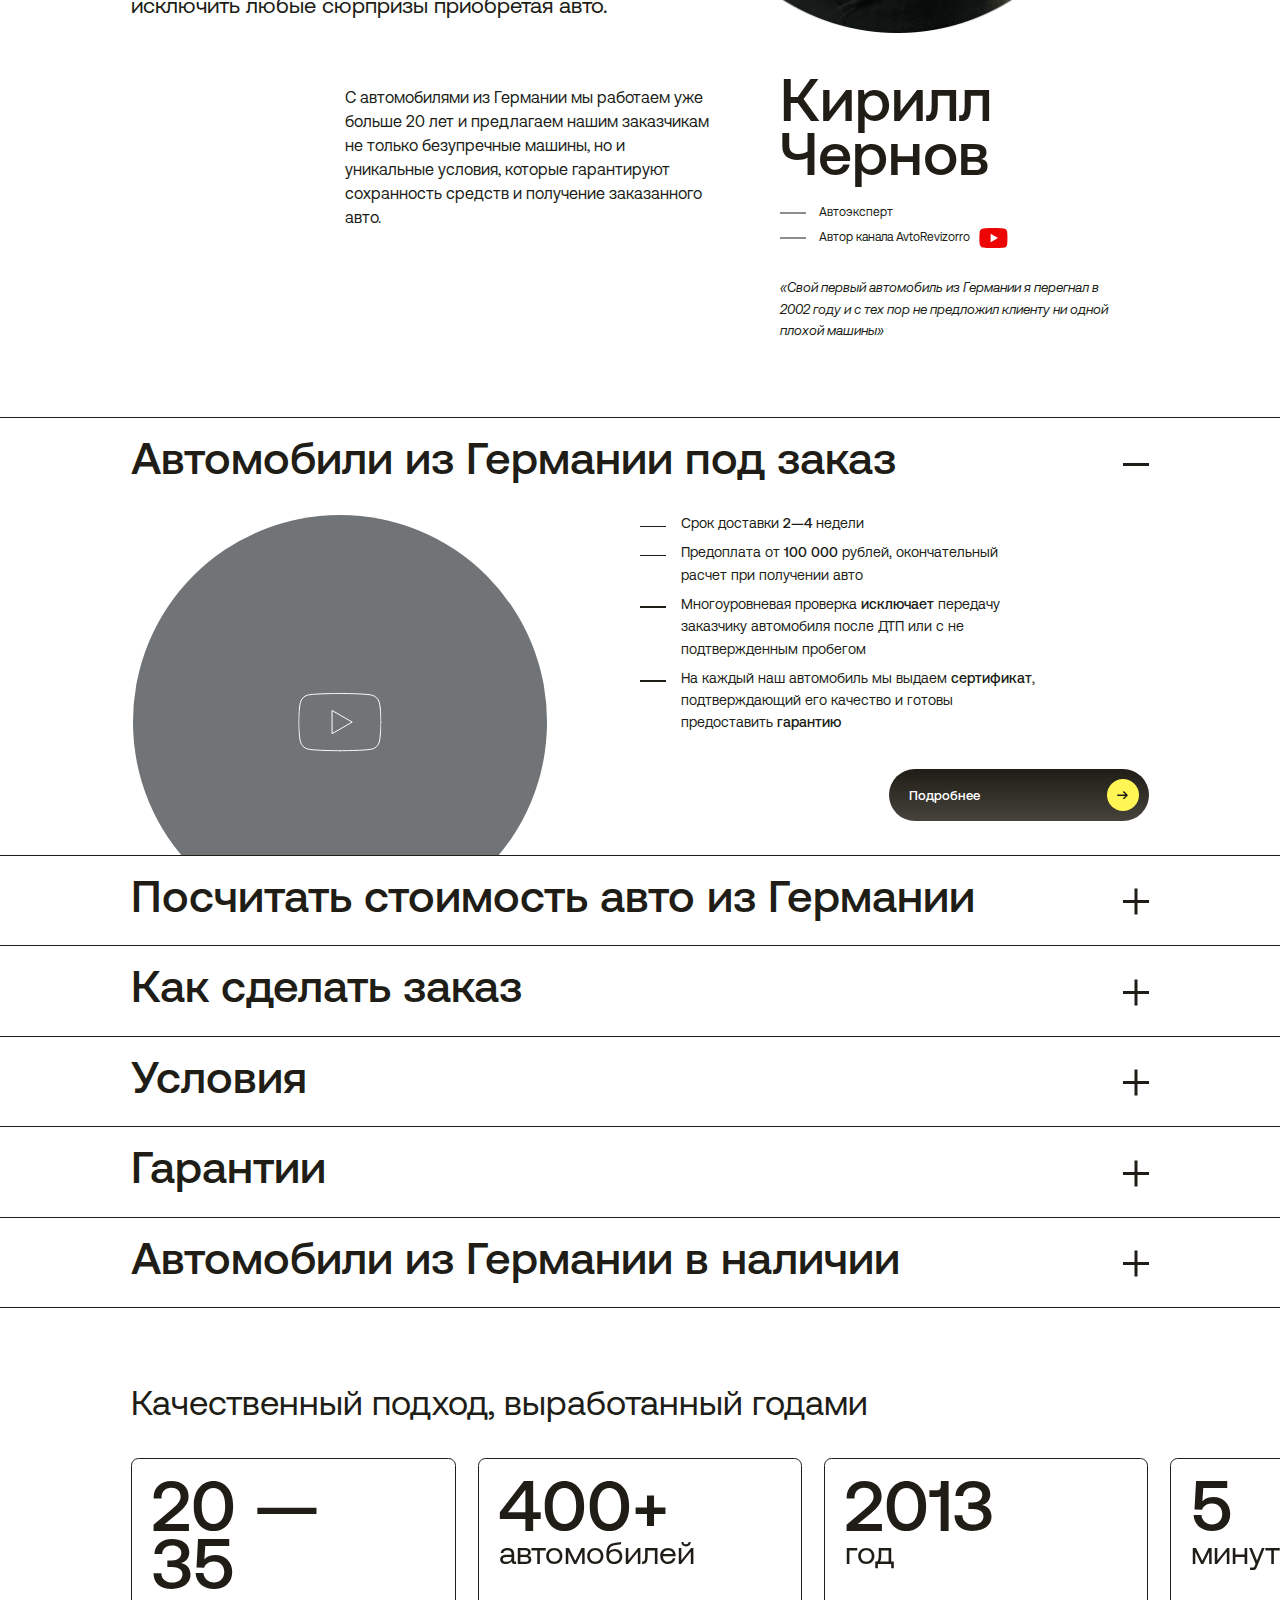
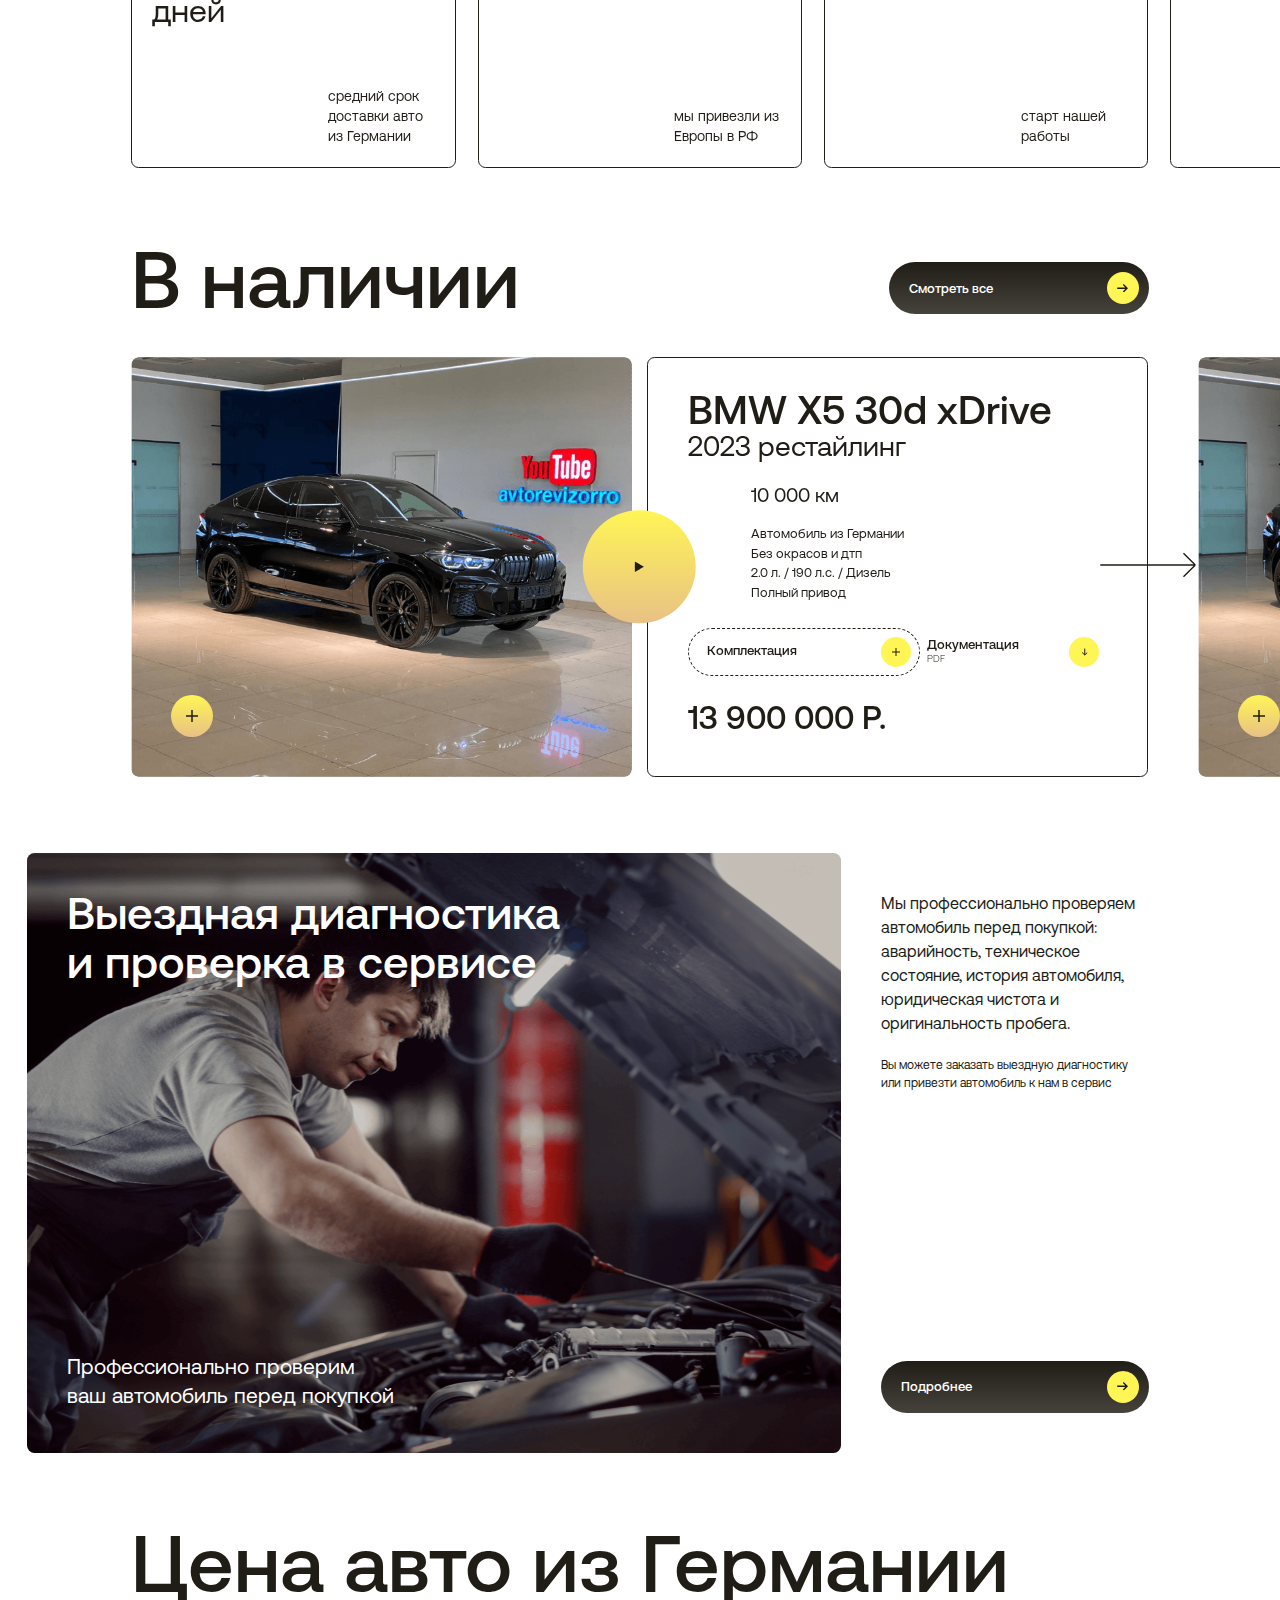
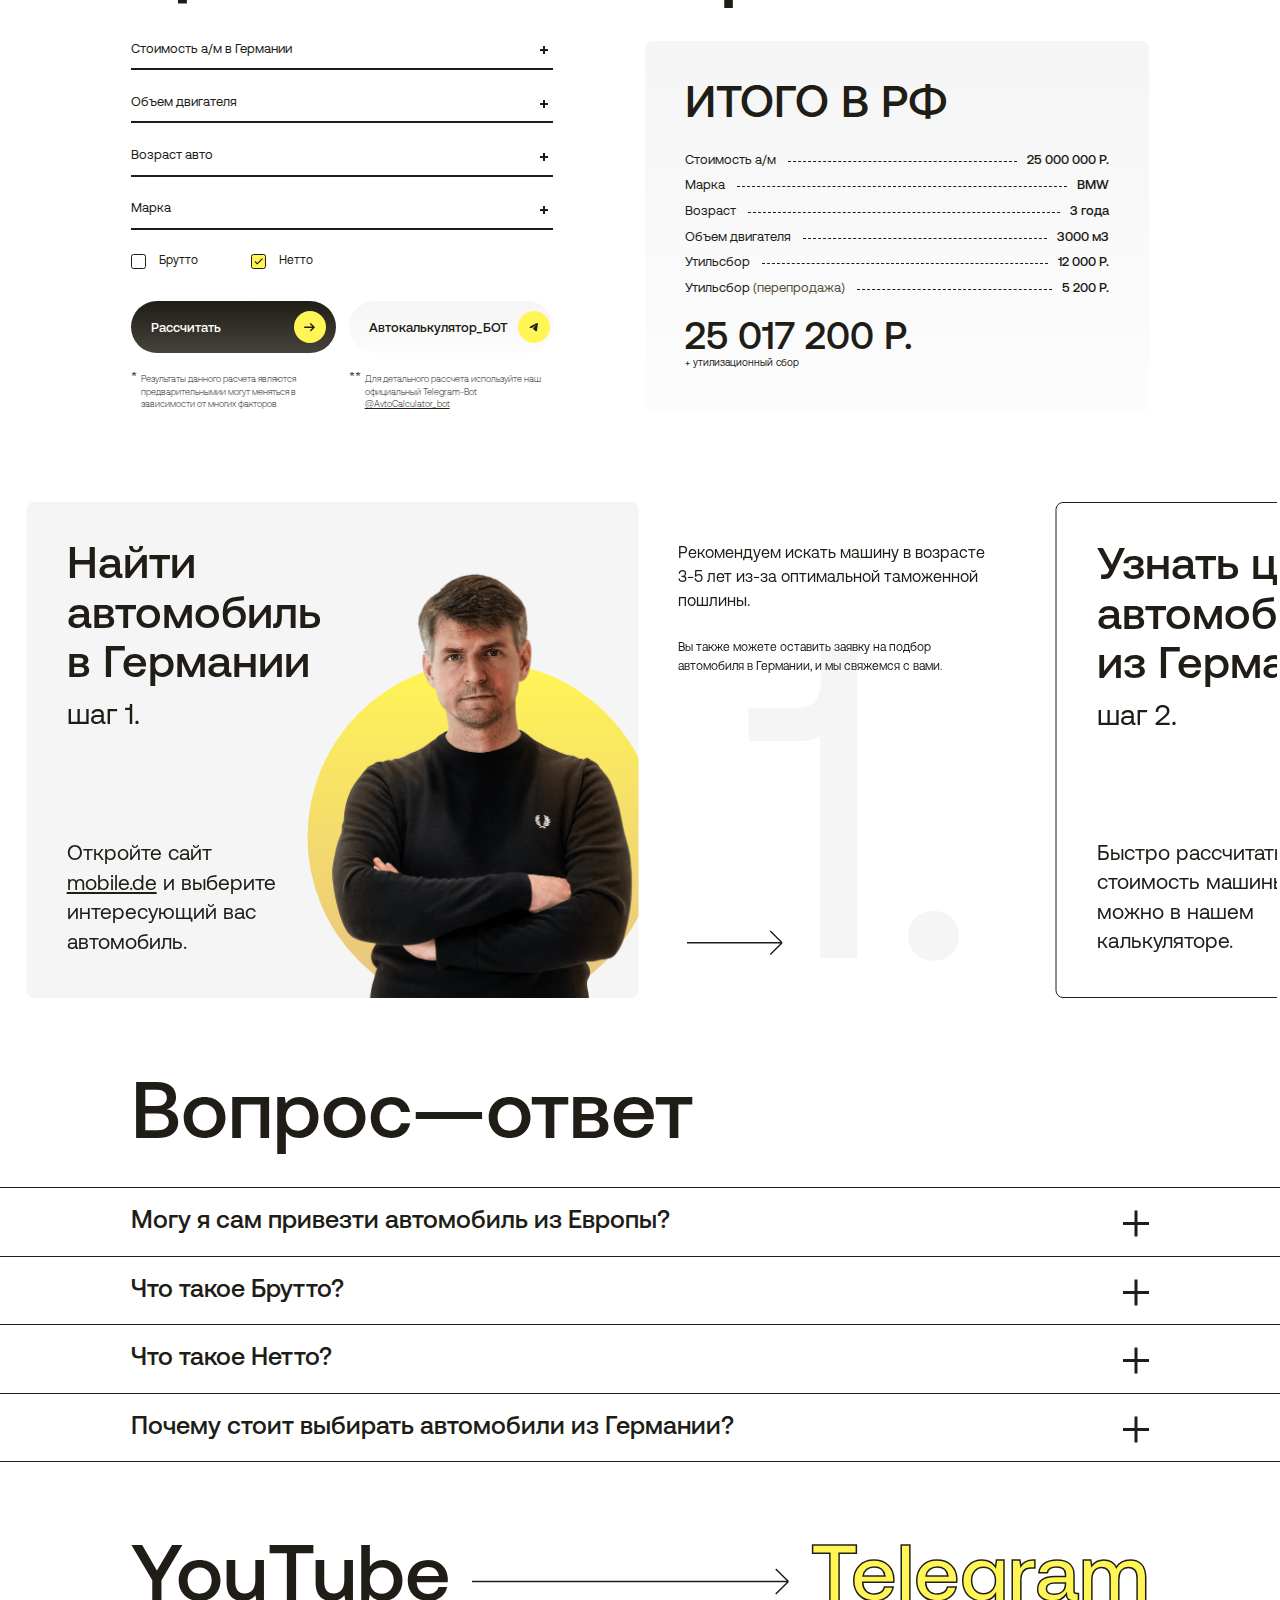
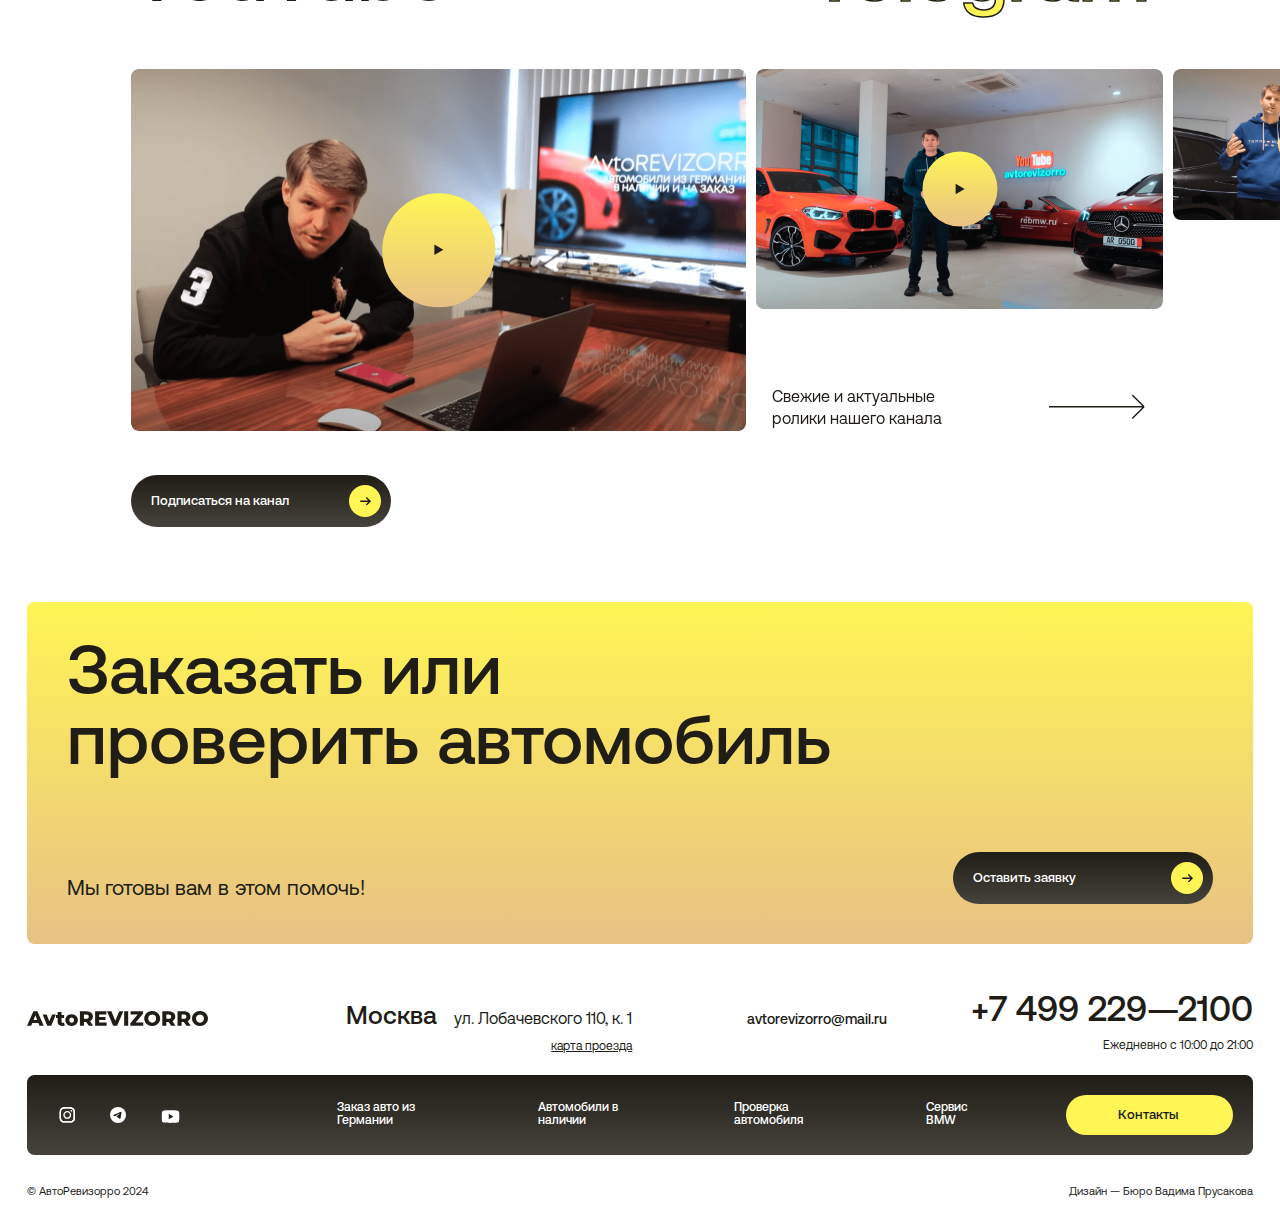
==== commit d96d66fd: "Add files via upload" ====
--- a/index.html
+++ b/index.html
@@ -179,7 +179,7 @@
 						</div>
 						<div class="about__col">
 							<div class="about__photo">
-								<img src="assets/images/kir_main.png " srcset="assets/images/kir_main.png 1920w, assets/images/kir_main_x.png 2560w" loading="lazy" alt="">
+								<img src="assets/images/kir_main.png " srcset="assets/images/kir_main.png 1920w, assets/images/kir_main_x.png 2560w" alt="">
 								<img src="assets/images/kir-mobile.png" alt="">
 							</div>
 							<div class="about__person">
@@ -555,7 +555,7 @@
 								<div class="cars__item">
 									<div class="cars__photo">
 										<div class="cars__photo__content">
-											<img src="assets/images/car.png" srcset="assets/images/car.png 1920w, assets/images/car_x.png 2560w" loading="lazy" alt="">
+											<img src="assets/images/car.png" srcset="assets/images/car.png 1920w, assets/images/car_x.png 2560w" alt="">
 										</div>
 										<a href="#" class="btn-plus open-popup" data-popup="popup-cars">
 											<svg>
@@ -700,7 +700,7 @@
 								<div class="cars__item">
 									<div class="cars__photo">
 										<div class="cars__photo__content">
-											<img src="assets/images/car.png" srcset="assets/images/car.png 1920w, assets/images/car_x.png 2560w" loading="lazy" alt="">
+											<img src="assets/images/car.png" srcset="assets/images/car.png 1920w, assets/images/car_x.png 2560w" alt="">
 										</div>
 										<a href="#" class="btn-plus open-popup" data-popup="popup-cars">
 											<svg>
@@ -845,7 +845,7 @@
 								<div class="cars__item">
 									<div class="cars__photo">
 										<div class="cars__photo__content">
-											<img src="assets/images/car.png" srcset="assets/images/car.png 1920w, assets/images/car_x.png 2560w" loading="lazy" alt="">
+											<img src="assets/images/car.png" srcset="assets/images/car.png 1920w, assets/images/car_x.png 2560w" alt="">
 										</div>
 										<a href="#" class="btn-plus open-popup" data-popup="popup-cars">
 											<svg>
@@ -990,7 +990,7 @@
 								<div class="cars__item">
 									<div class="cars__photo">
 										<div class="cars__photo__content">
-											<img src="assets/images/car.png" srcset="assets/images/car.png 1920w, assets/images/car_x.png 2560w" loading="lazy" alt="">
+											<img src="assets/images/car.png" srcset="assets/images/car.png 1920w, assets/images/car_x.png 2560w" alt="">
 										</div>
 										<a href="#" class="btn-plus open-popup" data-popup="popup-cars">
 											<svg>
@@ -1135,7 +1135,7 @@
 								<div class="cars__item">
 									<div class="cars__photo">
 										<div class="cars__photo__content">
-											<img src="assets/images/car.png" srcset="assets/images/car.png 1920w, assets/images/car_x.png 2560w" loading="lazy" alt="">
+											<img src="assets/images/car.png" srcset="assets/images/car.png 1920w, assets/images/car_x.png 2560w" alt="">
 										</div>
 										<a href="#" class="btn-plus open-popup" data-popup="popup-cars">
 											<svg>
@@ -1451,7 +1451,7 @@
 				<div class="container">
 					<div class="diagnostics__inner">
 						<div class="diagnostics__photo">
-							<img src="assets/images/diagnostics.png" srcset="assets/images/diagnostics.png 1920w, assets/images/diagnostics_x.png 2560w" loading="lazy" alt="">
+							<img src="assets/images/diagnostics.png" srcset="assets/images/diagnostics.png 1920w, assets/images/diagnostics_x.png 2560w" alt="">
 							<h3 class="diagnostics__title">Выездная диагностика<br> и проверка в сервисе</h3>
 							<div class="diagnostics__subtitle">Профессионально проверим<br> ваш автомобиль перед покупкой</div>
 						</div>
@@ -1636,7 +1636,7 @@
 											</div>
 										</div>
 										<div class="steps__photo">
-											<img src="assets/images/steps_1.png" srcset="assets/images/steps_1.png 1920w, assets/images/steps_1_x.png 2560w" loading="lazy" alt="">
+											<img src="assets/images/steps_1.png" srcset="assets/images/steps_1.png 1920w, assets/images/steps_1_x.png 2560w" alt="">
 										</div>
 									</div>
 									<div class="steps__about">
@@ -1659,7 +1659,7 @@
 											</div>
 										</div>
 										<div class="steps__photo">
-											<img src="assets/images/steps_2.png" srcset="assets/images/steps_2.png 1920w, assets/images/steps_2_x.png 2560w" loading="lazy" alt="">
+											<img src="assets/images/steps_2.png" srcset="assets/images/steps_2.png 1920w, assets/images/steps_2_x.png 2560w" alt="">
 										</div>
 									</div>
 									<div class="steps__about">
@@ -1684,7 +1684,7 @@
 											</div>
 										</div>
 										<div class="steps__photo">
-											<img src="assets/images/steps_3.png" srcset="assets/images/steps_3.png 1920w, assets/images/steps_3_x.png 2560w" loading="lazy" alt="">
+											<img src="assets/images/steps_3.png" srcset="assets/images/steps_3.png 1920w, assets/images/steps_3_x.png 2560w" alt="">
 										</div>
 									</div>
 									<div class="steps__about">
@@ -1707,7 +1707,7 @@
 											</div>
 										</div>
 										<div class="steps__photo">
-											<img src="assets/images/steps_4.png" srcset="assets/images/steps_4.png 1920w, assets/images/steps_4_x.png 2560w" loading="lazy" alt="">
+											<img src="assets/images/steps_4.png" srcset="assets/images/steps_4.png 1920w, assets/images/steps_4_x.png 2560w" alt="">
 										</div>
 									</div>
 									<div class="steps__about">
@@ -1730,7 +1730,7 @@
 											</div>
 										</div>
 										<div class="steps__photo">
-											<img src="assets/images/steps_5.png" srcset="assets/images/steps_5.png 1920w, assets/images/steps_5_x.png 2560w" loading="lazy" alt="">
+											<img src="assets/images/steps_5.png" srcset="assets/images/steps_5.png 1920w, assets/images/steps_5_x.png 2560w" alt="">
 										</div>
 									</div>
 									<div class="steps__about">
@@ -1753,7 +1753,7 @@
 											</div>
 										</div>
 										<div class="steps__photo">
-											<img src="assets/images/steps_6.png" srcset="assets/images/steps_6.png 1920w, assets/images/steps_6_x.png 2560w" loading="lazy" alt="">
+											<img src="assets/images/steps_6.png" srcset="assets/images/steps_6.png 1920w, assets/images/steps_6_x.png 2560w" alt="">
 										</div>
 									</div>
 									<div class="steps__about">
@@ -1776,7 +1776,7 @@
 											</div>
 										</div>
 										<div class="steps__photo">
-											<img src="assets/images/steps_7.png" srcset="assets/images/steps_7.png 1920w, assets/images/steps_7_x.png 2560w" loading="lazy" alt="">
+											<img src="assets/images/steps_7.png" srcset="assets/images/steps_7.png 1920w, assets/images/steps_7_x.png 2560w" alt="">
 										</div>
 									</div>
 									<div class="steps__about">
@@ -1877,7 +1877,7 @@
 								<div class="social__slide swiper-slide">
 									<div class="social__item">
 										<div class="social__content">
-											<img src="assets/images/preview_1.png" srcset="assets/images/preview_1.png 1920w, assets/images/preview_1_x.png 2560w" loading="lazy" alt="">
+											<img src="assets/images/preview_1.png" srcset="assets/images/preview_1.png 1920w, assets/images/preview_1_x.png 2560w" alt="">
 										</div>
 										<a href="https://www.youtube.com/@AvtoREVIZORRO" class="btn-play" target="blank">
 											<svg>
@@ -1889,7 +1889,7 @@
 								<div class="social__slide swiper-slide">
 									<div class="social__item">
 										<div class="social__content">
-											<img src="assets/images/preview_2.png" srcset="assets/images/preview_2.png 1920w, assets/images/preview_2_x.png 2560w" loading="lazy" alt="">
+											<img src="assets/images/preview_2.png" srcset="assets/images/preview_2.png 1920w, assets/images/preview_2_x.png 2560w" alt="">
 										</div>
 										<a href="https://www.youtube.com/@AvtoREVIZORRO" class="btn-play" target="blank">
 											<svg>
@@ -1901,7 +1901,7 @@
 								<div class="social__slide swiper-slide">
 									<div class="social__item">
 										<div class="social__content">
-											<img src="assets/images/preview_3.png" srcset="assets/images/preview_3.png 1920w, assets/images/preview_3_x.png 2560w" loading="lazy" alt="">
+											<img src="assets/images/preview_3.png" srcset="assets/images/preview_3.png 1920w, assets/images/preview_3_x.png 2560w" alt="">
 										</div>
 										<a href="https://www.youtube.com/@AvtoREVIZORRO" class="btn-play" target="blank">
 											<svg>
@@ -1913,7 +1913,7 @@
 								<div class="social__slide swiper-slide">
 									<div class="social__item">
 										<div class="social__content">
-											<img src="assets/images/preview_1.png" srcset="assets/images/preview_1.png 1920w, assets/images/preview_1_x.png 2560w" loading="lazy" alt="">
+											<img src="assets/images/preview_1.png" srcset="assets/images/preview_1.png 1920w, assets/images/preview_1_x.png 2560w" alt="">
 										</div>
 										<a href="https://www.youtube.com/@AvtoREVIZORRO" class="btn-play" target="blank">
 											<svg>
@@ -1925,7 +1925,7 @@
 								<div class="social__slide swiper-slide">
 									<div class="social__item">
 										<div class="social__content">
-											<img src="assets/images/preview_2.png" srcset="assets/images/preview_2.png 1920w, assets/images/preview_2_x.png 2560w" loading="lazy" alt="">
+											<img src="assets/images/preview_2.png" srcset="assets/images/preview_2.png 1920w, assets/images/preview_2_x.png 2560w" alt="">
 										</div>
 										<a href="https://www.youtube.com/@AvtoREVIZORRO" class="btn-play" target="blank">
 											<svg>
@@ -1937,7 +1937,7 @@
 								<div class="social__slide swiper-slide">
 									<div class="social__item">
 										<div class="social__content">
-											<img src="assets/images/preview_3.png" srcset="assets/images/preview_3.png 1920w, assets/images/preview_3_x.png 2560w" loading="lazy" alt="">
+											<img src="assets/images/preview_3.png" srcset="assets/images/preview_3.png 1920w, assets/images/preview_3_x.png 2560w" alt="">
 										</div>
 										<a href="https://www.youtube.com/@AvtoREVIZORRO" class="btn-play" target="blank">
 											<svg>
@@ -1949,7 +1949,7 @@
 								<div class="social__slide swiper-slide">
 									<div class="social__item">
 										<div class="social__content">
-											<img src="assets/images/preview_1.png" srcset="assets/images/preview_1.png 1920w, assets/images/preview_1_x.png 2560w" loading="lazy" alt="">
+											<img src="assets/images/preview_1.png" srcset="assets/images/preview_1.png 1920w, assets/images/preview_1_x.png 2560w" alt="">
 										</div>
 										<a href="https://www.youtube.com/@AvtoREVIZORRO" class="btn-play" target="blank">
 											<svg>
@@ -1961,7 +1961,7 @@
 								<div class="social__slide swiper-slide">
 									<div class="social__item">
 										<div class="social__content">
-											<img src="assets/images/preview_2.png" srcset="assets/images/preview_2.png 1920w, assets/images/preview_2_x.png 2560w" loading="lazy" alt="">
+											<img src="assets/images/preview_2.png" srcset="assets/images/preview_2.png 1920w, assets/images/preview_2_x.png 2560w" alt="">
 										</div>
 										<a href="https://www.youtube.com/@AvtoREVIZORRO" class="btn-play" target="blank">
 											<svg>
@@ -1973,7 +1973,7 @@
 								<div class="social__slide swiper-slide">
 									<div class="social__item">
 										<div class="social__content">
-											<img src="assets/images/preview_3.png" srcset="assets/images/preview_3.png 1920w, assets/images/preview_3_x.png 2560w" loading="lazy" alt="">
+											<img src="assets/images/preview_3.png" srcset="assets/images/preview_3.png 1920w, assets/images/preview_3_x.png 2560w" alt="">
 										</div>
 										<a href="https://www.youtube.com/@AvtoREVIZORRO" class="btn-play" target="blank">
 											<svg>
@@ -1985,7 +1985,7 @@
 								<div class="social__slide swiper-slide">
 									<div class="social__item">
 										<div class="social__content">
-											<img src="assets/images/preview_1.png" srcset="assets/images/preview_1.png 1920w, assets/images/preview_1_x.png 2560w" loading="lazy" alt="">
+											<img src="assets/images/preview_1.png" srcset="assets/images/preview_1.png 1920w, assets/images/preview_1_x.png 2560w" alt="">
 										</div>
 										<a href="https://www.youtube.com/@AvtoREVIZORRO" class="btn-play" target="blank">
 											<svg>
@@ -1997,7 +1997,7 @@
 								<div class="social__slide swiper-slide">
 									<div class="social__item">
 										<div class="social__content">
-											<img src="assets/images/preview_2.png" srcset="assets/images/preview_2.png 1920w, assets/images/preview_2_x.png 2560w" loading="lazy" alt="">
+											<img src="assets/images/preview_2.png" srcset="assets/images/preview_2.png 1920w, assets/images/preview_2_x.png 2560w" alt="">
 										</div>
 										<a href="https://www.youtube.com/@AvtoREVIZORRO" class="btn-play" target="blank">
 											<svg>
@@ -2009,7 +2009,7 @@
 								<div class="social__slide swiper-slide">
 									<div class="social__item">
 										<div class="social__content">
-											<img src="assets/images/preview_3.png" srcset="assets/images/preview_3.png 1920w, assets/images/preview_3_x.png 2560w" loading="lazy" alt="">
+											<img src="assets/images/preview_3.png" srcset="assets/images/preview_3.png 1920w, assets/images/preview_3_x.png 2560w" alt="">
 										</div>
 										<a href="https://www.youtube.com/@AvtoREVIZORRO" class="btn-play" target="blank">
 											<svg>
@@ -2167,34 +2167,34 @@
 				<div class="page-slider-main swiper">
 					<div class="swiper-wrapper">
 						<div class="page-slider__slide swiper-slide">
-							<img src="assets/images/car_1.png" loading="lazy" alt="">
+							<img src="assets/images/car_1.png" alt="">
 						</div><!--/page-slider__slide-->
 						<div class="page-slider__slide swiper-slide">
-							<img src="assets/images/car_1.png" loading="lazy" alt="">
+							<img src="assets/images/car_1.png" alt="">
 						</div><!--/page-slider__slide-->
 						<div class="page-slider__slide swiper-slide">
-							<img src="assets/images/car_1.png" loading="lazy" alt="">
+							<img src="assets/images/car_1.png" alt="">
 						</div><!--/page-slider__slide-->
 						<div class="page-slider__slide swiper-slide">
-							<img src="assets/images/car_1.png" loading="lazy" alt="">
+							<img src="assets/images/car_1.png" alt="">
 						</div><!--/page-slider__slide-->
 						<div class="page-slider__slide swiper-slide">
-							<img src="assets/images/car_1.png" loading="lazy" alt="">
+							<img src="assets/images/car_1.png" alt="">
 						</div><!--/page-slider__slide-->
 						<div class="page-slider__slide swiper-slide">
-							<img src="assets/images/car_1.png" loading="lazy" alt="">
+							<img src="assets/images/car_1.png" alt="">
 						</div><!--/page-slider__slide-->
 						<div class="page-slider__slide swiper-slide">
-							<img src="assets/images/car_1.png" loading="lazy" alt="">
+							<img src="assets/images/car_1.png" alt="">
 						</div><!--/page-slider__slide-->
 						<div class="page-slider__slide swiper-slide">
-							<img src="assets/images/car_1.png" loading="lazy" alt="">
+							<img src="assets/images/car_1.png" alt="">
 						</div><!--/page-slider__slide-->
 						<div class="page-slider__slide swiper-slide">
-							<img src="assets/images/car_1.png" loading="lazy" alt="">
+							<img src="assets/images/car_1.png" alt="">
 						</div><!--/page-slider__slide-->
 						<div class="page-slider__slide swiper-slide">
-							<img src="assets/images/car_1.png" loading="lazy" alt="">
+							<img src="assets/images/car_1.png" alt="">
 						</div><!--/page-slider__slide-->
 					</div>
 					
@@ -2203,34 +2203,34 @@
 					<div class="page-slider-min swiper">
 						<div class="swiper-wrapper">
 							<div class="page-slider-min__slide swiper-slide">
-								<img src="assets/images/car_1.png" loading="lazy" alt="">
+								<img src="assets/images/car_1.png" alt="">
 							</div><!--/page-slider__slide-->
 							<div class="page-slider-min__slide swiper-slide">
-								<img src="assets/images/car_1.png" loading="lazy" alt="">
+								<img src="assets/images/car_1.png" alt="">
 							</div><!--/page-slider__slide-->
 							<div class="page-slider-min__slide swiper-slide">
-								<img src="assets/images/car_1.png" loading="lazy" alt="">
+								<img src="assets/images/car_1.png" alt="">
 							</div><!--/page-slider__slide-->
 							<div class="page-slider-min__slide swiper-slide">
-								<img src="assets/images/car_1.png" loading="lazy" alt="">
+								<img src="assets/images/car_1.png" alt="">
 							</div><!--/page-slider__slide-->
 							<div class="page-slider-min__slide swiper-slide">
-								<img src="assets/images/car_1.png" loading="lazy" alt="">
+								<img src="assets/images/car_1.png" alt="">
 							</div><!--/page-slider__slide-->
 							<div class="page-slider-min__slide swiper-slide">
-								<img src="assets/images/car_1.png" loading="lazy" alt="">
+								<img src="assets/images/car_1.png" alt="">
 							</div><!--/page-slider__slide-->
 							<div class="page-slider-min__slide swiper-slide">
-								<img src="assets/images/car_1.png" loading="lazy" alt="">
+								<img src="assets/images/car_1.png" alt="">
 							</div><!--/page-slider__slide-->
 							<div class="page-slider-min__slide swiper-slide">
-								<img src="assets/images/car_1.png" loading="lazy" alt="">
+								<img src="assets/images/car_1.png" alt="">
 							</div><!--/page-slider__slide-->
 							<div class="page-slider-min__slide swiper-slide">
-								<img src="assets/images/car_1.png" loading="lazy" alt="">
+								<img src="assets/images/car_1.png" alt="">
 							</div><!--/page-slider__slide-->
 							<div class="page-slider-min__slide swiper-slide">
-								<img src="assets/images/car_1.png" loading="lazy" alt="">
+								<img src="assets/images/car_1.png" alt="">
 							</div><!--/page-slider__slide-->
 						</div>
 					</div><!--/page-slider-min-->
--- a/assets/css/style.css
+++ b/assets/css/style.css
@@ -710,6 +710,12 @@
   100% {
     transform: translateX(60vw); } }
 
+@keyframes visibleIn {
+  0% {
+    display: none; }
+  100% {
+    display: block; } }
+
 /*============Popup==========*/
 .popup {
   width: 100%;
@@ -1899,33 +1905,34 @@
 /*============Intro=============*/
 .intro {
   margin-bottom: 7.8125vw;
-  overflow: hidden; }
+  overflow: hidden;
+  /*&__logo {
+		display: flex;
+		@include center-pos;
+		z-index: 10;
+		img {
+			&:first-child {
+				width: 20vw;
+				animation-delay: 1s;
+  				animation-duration: 4s;
+  				animation-fill-mode: both;
+  				animation-name: slideInLeft;
+  				transition: all .4s linear;
+  				margin-right: -2vw;
+			}
+			&:nth-child(2) {
+				width: 15vw;
+				animation-delay: 1s;
+  				animation-duration: 4s;
+  				animation-fill-mode: both;
+  				animation-name: slideInRight;
+  				transition: all .4s linear;
+  				margin-left: -2vw;
+			}
+		}
+	}*/ }
   .intro__inner {
     position: relative; }
-  .intro__logo {
-    display: flex;
-    position: absolute;
-    top: 50%;
-    left: 50%;
-    transform: translate(-50%, -50%);
-    z-index: 1;
-    z-index: 10; }
-    .intro__logo img:first-child {
-      width: 20vw;
-      animation-delay: 1s;
-      animation-duration: 4s;
-      animation-fill-mode: both;
-      animation-name: slideInLeft;
-      transition: all .4s linear;
-      margin-right: -2vw; }
-    .intro__logo img:nth-child(2) {
-      width: 15vw;
-      animation-delay: 1s;
-      animation-duration: 4s;
-      animation-fill-mode: both;
-      animation-name: slideInRight;
-      transition: all .4s linear;
-      margin-left: -2vw; }
   .intro__content {
     position: absolute;
     top: 0;
@@ -1933,10 +1940,12 @@
     z-index: 1;
     width: 100%;
     height: 100%;
-    animation-delay: 4.5s;
-    animation-duration: 3.5s;
+    animation-delay: 1.5s;
+    animation-duration: 4s;
     animation-fill-mode: both;
-    animation-name: slideUpGrow; }
+    animation-name: slideUpGrow;
+    background-color: #201d17;
+    border-radius: calc(100vw * 0.005859); }
     .intro__content:after {
       content: "";
       background: rgba(17, 23, 28, 0.6);
@@ -1951,7 +1960,11 @@
       width: 100%;
       height: 100%;
       object-fit: cover;
-      border-radius: calc(100vw * 0.005859); }
+      border-radius: calc(100vw * 0.005859);
+      animation-delay: 7.5s;
+      animation-duration: 1s;
+      animation-fill-mode: both;
+      animation-name: visibleIn; }
   .intro__info {
     position: relative;
     z-index: 3;
@@ -1972,11 +1985,11 @@
       animation-fill-mode: both;
       animation-name: slideUp; }
       .intro__title span:first-child {
-        animation-delay: 8s; }
+        animation-delay: 6s; }
       .intro__title span:nth-child(2) {
-        animation-delay: 8.2s; }
+        animation-delay: 6.2s; }
       .intro__title span:nth-child(3) {
-        animation-delay: 8.4s; }
+        animation-delay: 6.4s; }
   .intro__subtitle {
     font-size: 3.3125vw;
     font-family: "Aeonik Pro", sans-serif;
@@ -1986,7 +1999,7 @@
     animation-duration: 1s;
     animation-fill-mode: both;
     animation-name: slideUp;
-    animation-delay: 8.6s;
+    animation-delay: 6.6s;
     margin-bottom: 10px; }
   .intro__description {
     font-family: "Aeonik Pro", sans-serif;
@@ -1997,7 +2010,7 @@
     animation-duration: 1s;
     animation-fill-mode: both;
     animation-name: slideUp;
-    animation-delay: 8.6s; }
+    animation-delay: 6.6s; }
   .intro__btn {
     margin-left: auto;
     position: absolute;
@@ -2010,7 +2023,7 @@
     animation-duration: 1s;
     animation-fill-mode: both;
     animation-name: slideUp;
-    animation-delay: 8.6s; }
+    animation-delay: 6.6s; }
     .intro__btn:before {
       content: "";
       width: 1.145833vw;
@@ -3909,6 +3922,10 @@
     margin-bottom: 40px; }
   .wrapper {
     padding-top: 100px; }
+  .intro__content {
+    border-radius: 10px; }
+    .intro__content * {
+      border-radius: 10px; }
   .notification__text {
     font-size: 22px;
     margin-bottom: 10px; }
